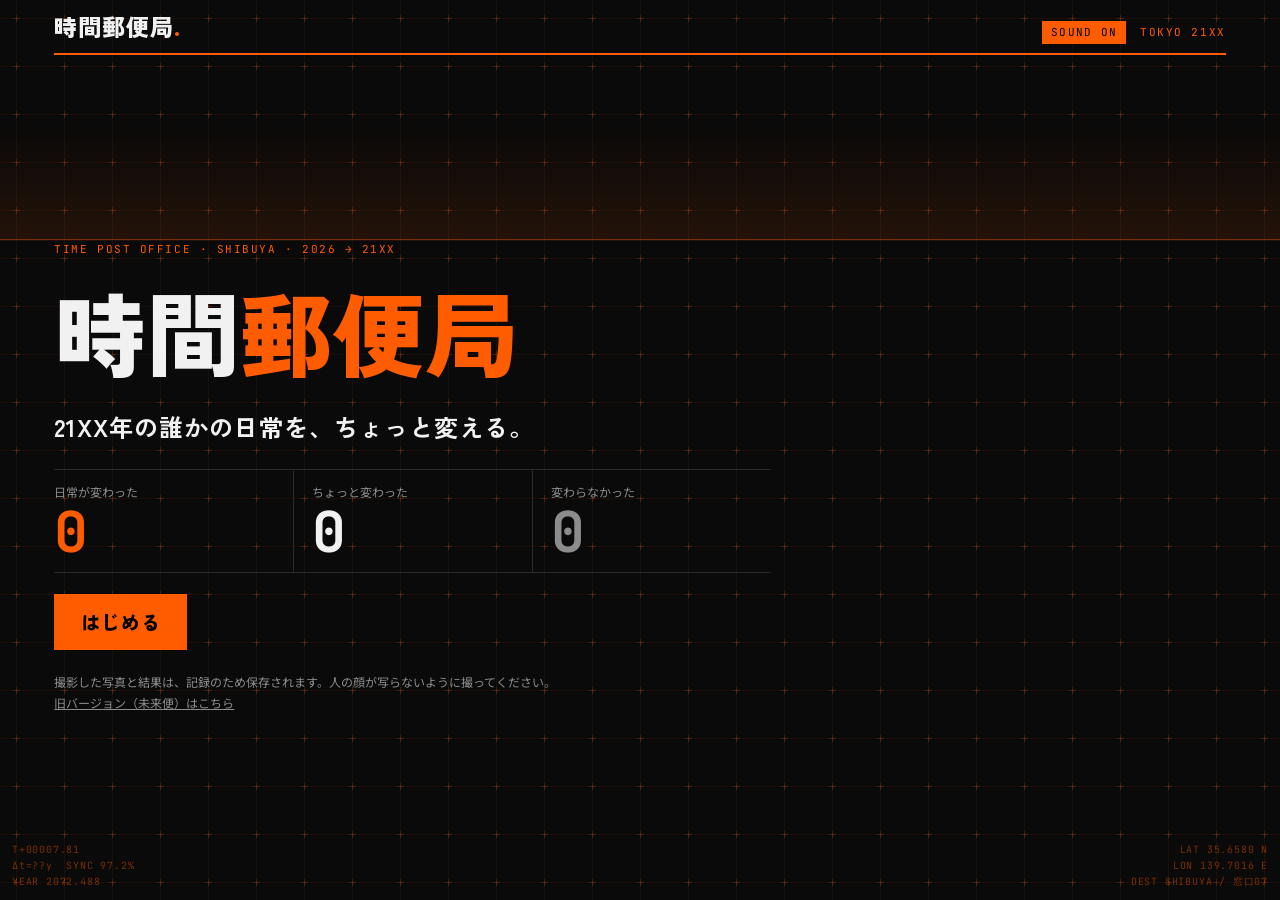
==== index.html @ 7e78d26f "BGMを作り直し：メロディも展開もない、ニュートラルなアンビエント（和音の各音が別々の周期で揺れ、ときどき柔らかい鈴の音。柔らかい残響つき）。結果ごとに和音と明るさを変えて3秒かけて切り替える Co-" ====
<!doctype html>
<html lang="ja">
<head>
<meta charset="utf-8">
<meta name="viewport" content="width=device-width,initial-scale=1,viewport-fit=cover">
<title>時間郵便局</title>
<link rel="preconnect" href="https://fonts.googleapis.com">
<link rel="stylesheet" href="https://fonts.googleapis.com/css2?family=Zen+Kaku+Gothic+New:wght@700;900&family=Klee+One:wght@600&family=Noto+Sans+JP:wght@400;700&family=JetBrains+Mono:wght@400;700&display=swap">
<style>
/* Layout: 1画面1シーンの紙芝居。黒地＋蛍光オレンジ。上に細いヘッダー、中央に1シーンだけ */
:root{
  --bk:#0a0a0a; --line:#2b2b2b;
  --fg:#f1f1f1; --mute:#8c8c8c; --or:#ff5c00;
  --f-disp:"Zen Kaku Gothic New","Noto Sans JP",system-ui,sans-serif;
  --f-body:"Noto Sans JP","Hiragino Sans",system-ui,sans-serif;
  --f-mono:"JetBrains Mono",ui-monospace,monospace;
  color-scheme:dark;
}
html,body{background:var(--bk);color:var(--fg);height:100%}
body{font-family:var(--f-body);font-size:15px;line-height:1.75}
.wrap{max-width:640px;margin:0 auto;min-height:100%;display:flex;flex-direction:column;gap:20px;padding-block:18px 40px;
  padding-left:max(16px,env(safe-area-inset-left,0px));padding-right:max(16px,env(safe-area-inset-right,0px))}
.hr{display:flex;gap:14px;align-items:center}
.snd{font-family:var(--f-mono);font-size:11px;letter-spacing:.12em;color:var(--mute);background:transparent;border:1px solid var(--line);padding:4px 8px;cursor:pointer}
.snd[aria-pressed="true"]{color:#000;background:var(--or);border-color:var(--or)}
.snd:focus-visible{outline:2px solid var(--fg);outline-offset:2px}
header{display:flex;justify-content:space-between;align-items:baseline;border-bottom:2px solid var(--or);padding-bottom:10px}
.logo{font-family:var(--f-disp);font-weight:900;font-size:26px;line-height:1;letter-spacing:.04em}
.logo em{font-style:normal;color:var(--or)}
.lbl{font-family:var(--f-mono);font-size:11px;letter-spacing:.14em;color:var(--or);text-transform:uppercase}
.mute{color:var(--mute)}

.card{flex:1;display:flex;flex-direction:column;justify-content:center;gap:22px;animation:in .45s ease both}
@keyframes in{from{opacity:0;transform:translateY(14px)}to{opacity:1;transform:none}}
@media (prefers-reduced-motion:reduce){.card,.pop{animation:none!important}}

.btn{font-family:var(--f-disp);font-weight:900;font-size:20px;letter-spacing:.04em;border:0;cursor:pointer;padding:16px 28px;background:var(--or);color:#000;display:inline-block;text-align:center}
.btn:hover{background:#ff7a2e}
.btn.ghost{background:transparent;color:var(--fg);border:1px solid var(--line);font-family:var(--f-body);font-size:14px;padding:12px 20px}
.btn.ghost:hover{border-color:var(--or)}
.btn:focus-visible,.shutter:focus-visible,.li:focus-visible{outline:2px solid var(--fg);outline-offset:3px}
.row{display:flex;gap:10px;flex-wrap:wrap;align-items:center}
.center{justify-content:center}

/* 受付 */
.hero{font-family:var(--f-disp);font-weight:900;font-size:clamp(30px,7vw,48px);line-height:1.4;letter-spacing:.02em;margin:0;text-wrap:balance}
.hero em{font-style:normal;color:var(--or)}
.who{display:grid;grid-template-columns:auto 1fr;gap:4px 16px;border-top:1px solid var(--line);border-bottom:1px solid var(--line);padding:12px 0;font-size:14px}
.who dt{font-family:var(--f-mono);font-size:11px;color:var(--mute);letter-spacing:.1em;padding-top:3px}
.who dd{margin:0}

/* 撮影・転送 */
.view{position:relative;width:100%;max-width:100%;aspect-ratio:4/3;background:#000;border:1px solid var(--line);overflow:hidden}
.view video,.view canvas{position:absolute;inset:0;width:100%;height:100%;object-fit:cover}
.view .tag{position:absolute;left:10px;top:10px;font-family:var(--f-mono);font-size:11px;color:var(--or);background:#000;padding:2px 6px}
.shutter{width:72px;height:72px;border-radius:50%;border:3px solid var(--fg);background:var(--or);cursor:pointer}
input[type=file]{position:absolute;width:1px;height:1px;opacity:0}
.status{font-family:var(--f-disp);font-weight:900;font-size:22px;color:var(--or)}
.coord{font-family:var(--f-mono);font-size:12px;color:var(--mute);font-variant-numeric:tabular-nums}

/* 結果カード */
.dots{display:flex;gap:6px}
.dots i{width:22px;height:3px;background:var(--line)}
.dots i.on{background:var(--or)}
.morph{display:grid;grid-template-columns:1fr auto 1fr;gap:12px;align-items:center}
.morph .ph{position:relative;aspect-ratio:1;background:var(--or);overflow:hidden}
.morph .ph canvas,.morph .ph img{width:100%;height:100%;object-fit:cover;display:block;filter:grayscale(1) contrast(1.15);mix-blend-mode:multiply}
.morph .arrow{font-family:var(--f-mono);color:var(--or);font-size:22px}
.morph .yr{font-family:var(--f-mono);font-size:12px;margin-top:6px}
.big{font-family:var(--f-disp);font-weight:900;font-size:clamp(26px,6vw,40px);line-height:1.4;margin:0;text-wrap:balance}
.lead{font-size:17px;margin:0;max-width:34em}
.scene{border-left:2px solid var(--line);padding-left:12px}
.scene p{margin:4px 0 0;font-size:16px;color:var(--mute)}
.quote{font-family:var(--f-disp);font-weight:700;font-size:clamp(20px,5vw,28px);line-height:1.7;margin:0;text-wrap:pretty}
.quote::before{content:"minato";display:block;font-family:var(--f-mono);font-size:12px;color:var(--or);letter-spacing:.14em;margin-bottom:6px}
.punch{display:flex;justify-content:space-between;align-items:center;gap:16px;flex-wrap:wrap;border-top:2px solid var(--or);padding-top:16px}
.punch q{font-family:var(--f-disp);font-weight:900;font-size:clamp(20px,4.6vw,28px);color:var(--or);quotes:"「" "」";flex:1 1 240px;line-height:1.4}
.stamp{font-family:var(--f-mono);font-weight:700;font-size:13px;letter-spacing:.12em;border:2px solid var(--or);color:var(--or);padding:6px 12px;white-space:nowrap}
.pop{animation:pop .4s cubic-bezier(.2,1.5,.4,1) both .5s}
@keyframes pop{from{opacity:0;transform:scale(1.8) rotate(-6deg)}to{opacity:1;transform:none}}

/* ログ */
.log{display:flex;flex-direction:column;gap:10px}
.loglist{display:flex;gap:8px;overflow-x:auto;padding-bottom:4px}
.li{flex:0 0 84px;background:var(--or);border:0;padding:0;cursor:pointer;aspect-ratio:1}
.li img{width:100%;height:100%;object-fit:cover;filter:grayscale(1) contrast(1.15);mix-blend-mode:multiply;display:block}
.err{color:var(--or);font-size:16px}
.flash{position:fixed;inset:0;background:#fff;pointer-events:none;z-index:50;animation:fl .7s ease-out forwards}
@keyframes fl{0%{opacity:1}20%{opacity:.9;background:#ff5c00}100%{opacity:0;background:#ff5c00}}
@media (prefers-reduced-motion:reduce){.flash{display:none}}
.view.warp{border-color:var(--or);box-shadow:0 0 40px rgba(255,92,0,.35)}

/* 背景：計器の方眼＋走査線 */
#bg{position:fixed;inset:0;width:100%;height:100%;z-index:0;pointer-events:none}
.wrap{position:relative;z-index:1}
.hud{position:fixed;z-index:0;pointer-events:none;font-family:var(--f-mono);font-size:10px;line-height:1.6;letter-spacing:.08em;color:var(--or);opacity:.45;font-variant-numeric:tabular-nums;white-space:pre}
.hud.l{left:max(12px,env(safe-area-inset-left,0px));bottom:calc(10px + env(safe-area-inset-bottom,0px))}
.hud.r{right:max(12px,env(safe-area-inset-right,0px));bottom:calc(10px + env(safe-area-inset-bottom,0px));text-align:right}
@media (max-width:520px){.hud.r{display:none}}

/* 通信不安定のグリッチ */
.gl{animation:glt .38s steps(1) both}
@keyframes glt{
  0%{transform:translate(0);text-shadow:none;clip-path:none}
  15%{transform:translate(-3px,0);text-shadow:2px 0 rgba(255,40,0,.85),-2px 0 rgba(0,229,255,.7);clip-path:inset(10% 0 55% 0)}
  30%{transform:translate(4px,1px);text-shadow:-3px 0 rgba(255,40,0,.85),3px 0 rgba(0,229,255,.7);clip-path:inset(48% 0 12% 0)}
  45%{transform:translate(-1px,0);clip-path:none;opacity:.55}
  60%{transform:translate(2px,-1px);text-shadow:1px 0 rgba(255,40,0,.85),-1px 0 rgba(0,229,255,.7);clip-path:inset(0 0 70% 0);opacity:1}
  80%{transform:translate(0);clip-path:inset(30% 0 30% 0)}
  100%{transform:none;text-shadow:none;clip-path:none;opacity:1}
}
.wrap.pg{animation:pg .32s steps(1) both}
@keyframes pg{0%{transform:none}20%{transform:translate(-6px,0) skewX(-2deg)}40%{transform:translate(5px,2px);filter:contrast(1.4)}60%{transform:translate(-2px,-1px);opacity:.8}80%{transform:translate(3px,0)}100%{transform:none;filter:none;opacity:1}}
.static{position:fixed;inset:0;z-index:40;pointer-events:none;opacity:0;
  background:repeating-linear-gradient(0deg,rgba(255,92,0,.10) 0 1px,transparent 1px 3px),repeating-linear-gradient(0deg,transparent 0 37%,rgba(241,241,241,.08) 37% 39%,transparent 39% 71%,rgba(255,92,0,.12) 71% 72%,transparent 72%)}
.static.on{animation:st .3s steps(3) both}
@keyframes st{0%{opacity:1;background-position:0 0}33%{opacity:.7;background-position:0 23px}66%{opacity:1;background-position:0 -41px}100%{opacity:0}}
@media (prefers-reduced-motion:reduce){.gl,.wrap.pg,.static.on{animation:none}}

/* minato（粒子の人影） */
.intro{display:grid;grid-template-columns:minmax(0,260px) 1fr;gap:28px;align-items:center}
.introtext{display:flex;flex-direction:column;gap:18px;min-width:0}
.intro .hero{font-size:clamp(26px,4vw,36px)}
@media (max-width:560px){.intro{grid-template-columns:1fr;gap:16px}.intro .fig{max-width:200px}}
.fig{position:relative;width:100%;max-width:100%;aspect-ratio:3/4;background:#000}
.fig canvas{position:absolute;inset:0;width:100%;height:100%;display:block}
.fig i{position:absolute;width:16px;height:16px;border:1px solid var(--or);opacity:.7}
.fig .c1{top:0;left:0;border-right:0;border-bottom:0}.fig .c2{top:0;right:0;border-left:0;border-bottom:0}
.fig .c3{bottom:22px;left:0;border-right:0;border-top:0}.fig .c4{bottom:22px;right:0;border-left:0;border-top:0}
.figid{position:absolute;left:0;right:0;bottom:0;text-align:center;font-family:var(--f-mono);font-size:10px;letter-spacing:.2em;color:var(--mute)}
.fig.sm{width:84px;flex:0 0 84px}
.fig.sm .c3,.fig.sm .c4{bottom:0}
.speaker{display:flex;gap:14px;align-items:center}
.figname{font-family:var(--f-mono);font-size:13px;letter-spacing:.18em;color:var(--fg);margin-top:2px}

/* 未来救済モード */
a.btn{text-decoration:none}
.lbl.alert{color:var(--or);animation:blink 1.6s steps(2) infinite}
@keyframes blink{50%{opacity:.35}}
.story{font-size:14px;line-height:1.85;margin:0;color:var(--fg);max-width:34em}
.meter{border:1px solid var(--line);padding:12px 14px;display:flex;flex-direction:column;gap:8px}
.mhd{display:flex;justify-content:space-between;align-items:baseline}
.mhd b{font-family:var(--f-mono);font-size:22px;color:var(--or);font-variant-numeric:tabular-nums}
.bar{height:6px;background:var(--line);position:relative;overflow:hidden}
.bar i{position:absolute;left:0;top:0;bottom:0;background:var(--or);box-shadow:0 0 12px var(--or)}
.msub{font-size:12px}
.regain{display:flex;flex-direction:column;gap:2px}
.regainv{font-family:var(--f-disp);font-weight:900;font-size:clamp(24px,5.5vw,36px);color:var(--or);line-height:1.35}
@media (prefers-reduced-motion:reduce){.lbl.alert{animation:none}}

/* ステップ表示 */
.steps{list-style:none;margin:0;padding:0;display:grid;grid-template-columns:repeat(5,1fr);gap:4px}
.steps li{display:flex;flex-direction:column;gap:2px;border-top:3px solid var(--line);padding-top:6px;min-width:0}
.steps b{font-family:var(--f-mono);font-size:11px;color:var(--mute)}
.steps span{font-size:11px;color:var(--mute);white-space:nowrap;overflow:hidden;text-overflow:ellipsis}
.steps li.done{border-color:var(--or-dim,#7a2c00)}
.steps li.done b,.steps li.done span{color:var(--fg)}
.steps li.now{border-color:var(--or)}
.steps li.now b,.steps li.now span{color:var(--or);font-weight:700}
@media (max-width:420px){.steps span{font-size:10px}}
.or{font-style:normal;color:var(--or)}
.hints{display:flex;flex-direction:column;gap:8px}
.chips{display:flex;flex-wrap:wrap;gap:6px}
.chips span{border:1px solid var(--line);padding:4px 10px;font-size:13px}
.judge{display:flex;flex-direction:column;gap:2px;border-left:3px solid var(--or);padding-left:12px}
.judge.ng{border-color:var(--mute)}.judge.ng .lbl{color:var(--mute)}
.result{border:2px solid var(--or);padding:14px 16px;display:grid;grid-template-columns:1fr auto;align-items:end;gap:2px 12px}
.result .lbl{grid-column:1/-1}
.rbig{font-family:var(--f-disp);font-weight:900;font-size:clamp(34px,8vw,54px);line-height:1.1;color:var(--or)}
.rpt{font-family:var(--f-mono);font-weight:700;font-size:16px;color:var(--or)}
.result.mid{border-color:var(--fg)}.result.mid .rbig{color:var(--fg)}
.result.lose{border-color:var(--line)}.result.lose .rbig,.result.lose .rpt,.result.lose .lbl{color:var(--mute)}
.result.win{animation:pop .45s cubic-bezier(.2,1.5,.4,1) both .15s}
.quote.nolabel::before{display:none}
.quote.nolabel{font-size:clamp(18px,4.4vw,24px);margin-top:4px}
.speaker{align-items:flex-start}

/* ===== 時間郵便局 ===== */
.title{font-family:var(--f-disp);font-weight:900;font-size:clamp(40px,11vw,84px);line-height:1.15;margin:0;letter-spacing:.01em;text-wrap:balance}
.title .ch{display:inline-block;opacity:0;transform:translateY(.3em);animation:chin .5s cubic-bezier(.2,1.4,.4,1) forwards}
@keyframes chin{to{opacity:1;transform:none}}
.title em{font-style:normal;color:var(--or)}
.tally{display:grid;grid-template-columns:1fr 1fr 1fr;border-top:1px solid var(--line);border-bottom:1px solid var(--line)}
.tally div{padding:14px 0;display:flex;flex-direction:column;gap:2px}
.tally div+div{border-left:1px solid var(--line);padding-left:16px}
.tally b{font-family:var(--f-mono);font-size:clamp(30px,7vw,44px);line-height:1;font-variant-numeric:tabular-nums}
.tally .sv b{color:var(--or)}
.tally .pt b{color:var(--fg)}
.tally .ls b{color:var(--mute)}
.subtitle{margin:0;font-family:var(--f-disp);font-weight:700;font-size:clamp(16px,calc(var(--u)*1.9),40px);letter-spacing:.04em}
.tally span{font-size:12px;color:var(--mute)}
.fade-in{opacity:0;animation:fin .6s ease forwards}
@keyframes fin{to{opacity:1}}
.figid{white-space:nowrap;overflow:hidden;text-overflow:ellipsis}
@media (max-width:560px){.figid{font-size:9px;letter-spacing:.1em}}
.say{display:grid;grid-template-columns:minmax(0,220px) 1fr;gap:24px;align-items:center}
@media (max-width:560px){.say{grid-template-columns:1fr;gap:14px}.say .fig{max-width:170px}}
.line{font-family:var(--f-disp);font-weight:700;font-size:clamp(20px,4.6vw,28px);line-height:1.7;margin:0;min-height:5em}
.line .cur{display:inline-block;width:.5em;height:1em;background:var(--or);vertical-align:-.12em;margin-left:2px;animation:blink 1s steps(2) infinite}
@keyframes blink{50%{opacity:0}}
.mission{display:flex;flex-direction:column;gap:18px}
.mission p{margin:0;font-family:var(--f-disp);font-weight:900;font-size:clamp(24px,6vw,40px);line-height:1.45;text-wrap:balance}
.mission p.sub{font-size:clamp(18px,4.4vw,26px);color:var(--or)}
.hidden-until{visibility:hidden}

/* カメラHUD */
.hud-cam{position:relative;width:100%;max-width:100%;aspect-ratio:4/3;background:#000;overflow:hidden;border:1px solid var(--or-line,rgba(255,92,0,.35))}
.hud-cam video{position:absolute;inset:0;width:100%;height:100%;object-fit:cover;filter:contrast(1.05) saturate(.9)}
.hud-cam .tint{position:absolute;inset:0;background:repeating-linear-gradient(0deg,rgba(0,0,0,.18) 0 1px,transparent 1px 3px),radial-gradient(ellipse at center,transparent 55%,rgba(0,0,0,.6));pointer-events:none}
.hud-cam .br{position:absolute;width:34px;height:34px;border:2px solid var(--or)}
.hud-cam .b1{top:12px;left:12px;border-right:0;border-bottom:0}.hud-cam .b2{top:12px;right:12px;border-left:0;border-bottom:0}
.hud-cam .b3{bottom:12px;left:12px;border-right:0;border-top:0}.hud-cam .b4{bottom:12px;right:12px;border-left:0;border-top:0}
.reticle{position:absolute;left:50%;top:50%;width:34%;aspect-ratio:1;transform:translate(-50%,-50%);border:1px solid rgba(255,92,0,.7);border-radius:50%}
.reticle::before,.reticle::after{content:"";position:absolute;background:var(--or)}
.reticle::before{left:50%;top:-12px;bottom:-12px;width:1px}
.reticle::after{top:50%;left:-12px;right:-12px;height:1px}
.reticle i{position:absolute;inset:14%;border:1px dashed rgba(255,92,0,.45);border-radius:50%;animation:spin 9s linear infinite}
@keyframes spin{to{transform:rotate(360deg)}}
.scan{position:absolute;left:0;right:0;height:2px;background:var(--or);box-shadow:0 0 14px var(--or);opacity:.7;animation:scan 2.6s ease-in-out infinite alternate}
@keyframes scan{from{top:8%}to{top:92%}}
.hud-txt{position:absolute;font-family:var(--f-mono);font-size:11px;letter-spacing:.1em;color:var(--or);text-shadow:0 0 6px rgba(0,0,0,.9);font-variant-numeric:tabular-nums;white-space:pre}
.ht1{top:16px;left:56px}.ht2{top:16px;right:56px;text-align:right}.ht3{bottom:16px;left:56px}.ht4{bottom:16px;right:56px;text-align:right}
.blinkr{animation:blink 1s steps(2) infinite}
@media (max-width:560px){.hud-txt{font-size:10px}.ht2{top:32px;right:auto;left:56px;text-align:left}.ht4{bottom:32px;right:auto;left:56px;text-align:left}}
.nocam{position:absolute;inset:0;display:flex;flex-direction:column;align-items:center;justify-content:center;gap:10px;text-align:center;padding:0 20%;color:var(--mute);font-size:13px}
.shootrow{display:flex;justify-content:center;align-items:center;gap:18px}
.shoot{position:relative;width:84px;height:84px;border-radius:50%;border:0;background:transparent;cursor:pointer;padding:0}
.shoot::before{content:"";position:absolute;inset:0;border-radius:50%;border:2px solid var(--or);animation:spin 6s linear infinite;border-style:dashed}
.shoot::after{content:"";position:absolute;inset:12px;border-radius:50%;background:var(--or);box-shadow:0 0 24px rgba(255,92,0,.6)}
.shoot:focus-visible{outline:2px solid var(--fg);outline-offset:4px}
.shootlbl{font-family:var(--f-mono);font-size:11px;letter-spacing:.14em;color:var(--or)}

/* 結果 */
.verdict{font-family:var(--f-disp);font-weight:900;font-size:clamp(30px,7.5vw,54px);line-height:1.3;margin:0;text-wrap:balance}
.verdict.saved{color:var(--or);text-shadow:0 0 24px rgba(255,92,0,.45)}
.verdict.partial{color:var(--fg)}
.verdict.lost{color:var(--mute)}
.vlbl{font-family:var(--f-mono);font-size:12px;letter-spacing:.2em}
.sent{display:grid;grid-template-columns:72px 1fr;gap:12px;align-items:center;border-top:1px solid var(--line);padding-top:14px}
.sent .ph{aspect-ratio:1;background:var(--or)}
.sent .ph img{width:100%;height:100%;object-fit:cover;filter:grayscale(1) contrast(1.15);mix-blend-mode:multiply;display:block}
.sent b{font-size:17px}
.change p{margin:4px 0 0;font-size:17px;line-height:1.8}
.talk{display:grid;grid-template-columns:84px 1fr;gap:14px;align-items:start}
.talk .quote::before{display:none}
.talk .quote{font-size:clamp(18px,4.4vw,24px)}
body.desat .wrap,body.desat #bg,body.desat .hud{filter:grayscale(1) brightness(.75);transition:filter 7s ease}
.wrap,#bg,.hud{transition:filter 1s ease}

.qwrap{display:flex;flex-direction:column;gap:14px;border-left:3px solid var(--or);padding-left:16px}
.qlbl{font-family:var(--f-mono);font-size:12px;letter-spacing:.2em;color:var(--or)}
.qtext{margin:0;font-family:var(--f-disp);font-weight:900;font-size:clamp(24px,6vw,40px);line-height:1.5;text-wrap:balance}
.qhint{margin:0;font-size:15px;color:var(--mute)}
.camq{display:flex;gap:10px;align-items:baseline}
.camq .lbl{white-space:nowrap;flex-shrink:0}
.camq p{margin:0;font-weight:700;font-size:15px;line-height:1.6}

/* ===== 16:9モニター向けサイズ調整 =====
   --u は 1920×1080 で約19px。画面の幅と高さの小さい方に合わせて全体が伸び縮みする */
:root{--u:min(1vw,1.78vh)}
html,body{height:100%}
body{font-size:clamp(15px,calc(var(--u)*1.05),22px)}
.wrap{max-width:min(94vw,168vh);height:100vh;height:100dvh;min-height:0;gap:calc(var(--u)*1.4);padding-block:calc(var(--u)*1.2) calc(var(--u)*1.6);overflow:hidden}
header{padding-bottom:calc(var(--u)*.7)}
.logo{font-size:clamp(22px,calc(var(--u)*1.8),40px)}
.lbl{font-size:clamp(11px,calc(var(--u)*.72),16px)}
.snd{font-size:clamp(11px,calc(var(--u)*.68),15px);padding:.35em .7em}
.hud{font-size:clamp(10px,calc(var(--u)*.62),14px)}
.card{min-height:0;gap:calc(var(--u)*1.6)}
.btn{font-size:clamp(18px,calc(var(--u)*1.5),34px);padding:.75em 1.4em}
.btn.ghost{font-size:clamp(14px,calc(var(--u)*1.05),22px);padding:.85em 1.3em}
.row{gap:calc(var(--u)*.9)}
.mute[style*="font-size:12px"]{font-size:clamp(12px,calc(var(--u)*.72),16px)!important}

/* タイトル */
.title{font-size:clamp(40px,calc(var(--u)*7.2),150px)}
.tally{max-width:calc(var(--u)*56)}
.tally div{padding:calc(var(--u)*.9) 0}
.tally div+div{padding-left:calc(var(--u)*1.4)}
.tally b{font-size:clamp(30px,calc(var(--u)*4.4),90px)}
.tally span{font-size:clamp(12px,calc(var(--u)*.85),18px)}

/* 語り */
.say{grid-template-columns:auto minmax(0,1fr);gap:calc(var(--u)*3)}
.say .fig{height:min(64vh,calc(var(--u)*36));width:auto;aspect-ratio:3/4}
.saytext{min-width:0;display:flex;flex-direction:column;gap:calc(var(--u)*1.4)}
.line{font-size:clamp(20px,calc(var(--u)*2.3),48px);min-height:6.5em}
.line .intro-l{display:block;color:var(--or);margin-bottom:.4em}
.figid{font-size:clamp(9px,calc(var(--u)*.6),13px)}

/* ミッション・リクエスト */
.mission{gap:calc(var(--u)*1.6)}
.mission p{font-size:clamp(24px,calc(var(--u)*3.6),76px)}
.mission p.sub{font-size:clamp(18px,calc(var(--u)*2.2),46px)}
.qwrap{gap:calc(var(--u)*1.2);padding-left:calc(var(--u)*1.4)}
.qlbl{font-size:clamp(12px,calc(var(--u)*.9),20px)}
.qtext{font-size:clamp(24px,calc(var(--u)*3.6),76px);max-width:22em}
.qhint{font-size:clamp(15px,calc(var(--u)*1.25),26px)}

/* カメラ：左にカメラ、右にリクエストとボタン */
.camgrid{display:grid;grid-template-columns:auto minmax(0,1fr);gap:calc(var(--u)*3);align-items:center}
.camgrid .hud-cam{height:min(74vh,calc(var(--u)*46));width:auto;aspect-ratio:4/3}
.camside{display:flex;flex-direction:column;gap:calc(var(--u)*1.6);min-width:0}
.camq{flex-direction:column;gap:calc(var(--u)*.6)}
.camq p{font-family:var(--f-disp);font-weight:900;font-size:clamp(18px,calc(var(--u)*2.3),48px);line-height:1.5}
.camhint{margin:0;color:var(--mute);font-size:clamp(14px,calc(var(--u)*1.1),24px)}
.shootbox{display:flex;align-items:center;gap:calc(var(--u)*1.2)}
.shoot{width:clamp(72px,calc(var(--u)*7),150px);height:clamp(72px,calc(var(--u)*7),150px)}
.shoot::after{inset:14%}
.shootlbl{font-size:clamp(11px,calc(var(--u)*.85),18px)}
.hud-txt{font-size:clamp(10px,calc(var(--u)*.75),16px)}
.hud-cam .br{width:calc(var(--u)*2.4);height:calc(var(--u)*2.4)}
.nocam{font-size:clamp(13px,calc(var(--u)*1),22px)}

/* 転送 */
.warpbox{display:grid;grid-template-columns:auto minmax(0,1fr);gap:calc(var(--u)*3);align-items:center}
.warpbox .view{height:min(70vh,calc(var(--u)*44));width:auto;aspect-ratio:4/3}
.warpinfo{display:flex;flex-direction:column;gap:calc(var(--u)*1.2);min-width:0}
.status{font-size:clamp(20px,calc(var(--u)*2.4),50px)}
.coord{font-size:clamp(12px,calc(var(--u)*1),22px)}
.mline{border-left:3px solid var(--or);padding-left:calc(var(--u)*1.2);display:flex;flex-direction:column;gap:.3em}
.mline p{margin:0;font-family:var(--f-disp);font-weight:700;font-size:clamp(18px,calc(var(--u)*2),42px);line-height:1.5}
.mline.pop-in{animation:fin .4s ease both}

/* 結果：左に判定と送った物、右に本文 */
.resgrid{display:grid;grid-template-columns:minmax(0,.9fr) minmax(0,1.1fr);gap:calc(var(--u)*3.4);align-items:center}
.resl,.resr{display:flex;flex-direction:column;gap:calc(var(--u)*1.3);min-width:0}
.vlbl{font-size:clamp(12px,calc(var(--u)*.9),20px)}
.verdict{font-size:clamp(30px,calc(var(--u)*4.4),92px)}
.sent{grid-template-columns:clamp(72px,calc(var(--u)*13),260px) 1fr;gap:calc(var(--u)*1.2);padding-top:calc(var(--u)*1.2)}
.sent b{font-size:clamp(17px,calc(var(--u)*1.7),36px)}
.sentsub{font-size:clamp(13px,calc(var(--u)*.95),20px)}
.change p{font-size:clamp(16px,calc(var(--u)*1.25),26px);margin:.2em 0 .5em;line-height:1.65}
.change p.req{font-size:clamp(14px,calc(var(--u)*1.05),22px)}
.talk{grid-template-columns:clamp(84px,calc(var(--u)*7.5),160px) 1fr;gap:calc(var(--u)*1.2)}
.fig.sm{width:100%;flex:none}
.talk .quote{font-size:clamp(18px,calc(var(--u)*1.75),36px);line-height:1.6}
.figname{font-size:clamp(12px,calc(var(--u)*.8),18px)}
.punch{padding-top:calc(var(--u)*1)}
.punch q{font-size:clamp(20px,calc(var(--u)*2),42px)}
.err{font-size:clamp(16px,calc(var(--u)*1.4),30px)}

/* スマホ・縦長の画面：1列に並べ、縦スクロールを許す */
@media (max-width:820px),(max-aspect-ratio:1/1){
  :root{--u:min(1.6vw,1.2vh)}
  .wrap{height:auto;min-height:100%;overflow:visible}
  .say,.camgrid,.warpbox,.resgrid{grid-template-columns:1fr}
  .say .fig{height:auto;width:min(170px,45vw)}
  .camgrid .hud-cam,.warpbox .view{height:auto;width:100%}
  .line{min-height:0}
  .resgrid{align-items:start}
}

/* 結果画面（物語の順：困りごと→送った物→起きたこと→minato→判定） */
.res2{display:grid;grid-template-columns:minmax(0,.8fr) minmax(0,1.2fr);gap:calc(var(--u)*3.4);align-items:center}
.res2 .resl,.res2 .resr{display:flex;flex-direction:column;gap:calc(var(--u)*1.5);min-width:0}
.r-need{display:flex;flex-direction:column;gap:calc(var(--u)*.5)}
.r-sit{margin:0;color:var(--mute);font-size:clamp(14px,calc(var(--u)*1.05),22px);line-height:1.6}
.r-req{margin:0;font-family:var(--f-disp);font-weight:900;font-size:clamp(18px,calc(var(--u)*1.9),40px);line-height:1.5;text-wrap:balance}
.r-sent{display:grid;grid-template-columns:clamp(56px,calc(var(--u)*7),140px) 1fr;gap:calc(var(--u)*1);align-items:center;border-top:1px solid var(--line);padding-top:calc(var(--u)*1.2)}
.r-sent .ph{aspect-ratio:1;background:var(--or)}
.r-sent .ph img{width:100%;height:100%;object-fit:cover;filter:grayscale(1) contrast(1.15);mix-blend-mode:multiply;display:block}
.r-sent b{font-size:clamp(15px,calc(var(--u)*1.2),26px)}
.r-hap p{margin:.2em 0 0;font-family:var(--f-disp);font-weight:700;font-size:clamp(20px,calc(var(--u)*2.2),46px);line-height:1.55;text-wrap:pretty}
.r-talk{display:grid;grid-template-columns:clamp(64px,calc(var(--u)*6),130px) 1fr;gap:calc(var(--u)*1.2);align-items:start}
.bubble{position:relative;border:2px solid var(--or);background:rgba(255,92,0,.07);padding:calc(var(--u)*.9) calc(var(--u)*1.2);display:flex;flex-direction:column;gap:.35em;min-width:0}
.bubble::before{content:"";position:absolute;left:calc(var(--u)*-1);top:calc(var(--u)*1.6);border:calc(var(--u)*.5) solid transparent;border-right-color:var(--or);border-left:0}
.r-tk{margin:0;font-family:var(--f-disp);font-weight:700;font-size:clamp(17px,calc(var(--u)*1.6),34px);line-height:1.55;color:var(--fg)}
.bubble q{font-family:var(--f-disp);font-weight:900;font-size:clamp(17px,calc(var(--u)*1.6),34px);color:var(--or);quotes:"「" "」"}
.r-ver{border-top:2px solid var(--line);padding-top:calc(var(--u)*1)}
.r-ver.saved{border-color:var(--or)}
.r-ver .vlbl{color:var(--mute)}.r-ver.saved .vlbl{color:var(--or)}
.r-ver .verdict{font-size:clamp(30px,calc(var(--u)*4),84px);line-height:1.25}
@media (max-width:820px),(max-aspect-ratio:1/1){.res2{grid-template-columns:1fr;align-items:start}}

/* ===== 展示：PUSH案内・確認画面・スタッフパネル ===== */
.push{display:none}
body.exhibit .push:not([hidden]){cursor:pointer;display:flex;align-items:center;gap:.6em;position:fixed;left:50%;bottom:calc(var(--u)*1.6 + env(safe-area-inset-bottom,0px));transform:translateX(-50%);z-index:30;
  font-family:var(--f-mono);font-weight:700;letter-spacing:.2em;font-size:clamp(14px,calc(var(--u)*1.25),28px);color:#000;background:var(--or);padding:.55em 1.2em;box-shadow:0 0 28px rgba(255,92,0,.55);animation:pushPulse 1.6s ease-in-out infinite}
.push i{width:.8em;height:.8em;border-radius:50%;background:#000;animation:blink 1s steps(2) infinite}
.push.hit{transform:translateX(-50%) scale(.94)}
@keyframes pushPulse{50%{box-shadow:0 0 6px rgba(255,92,0,.3)}}
body.exhibit .shootbox,body.exhibit .card .btn:not(.ghost){display:none}
body.exhibit .row:has(> .btn.ghost){opacity:.55}
body.exhibit .card{padding-bottom:calc(var(--u)*4)}
.hud-cam.conf img{position:absolute;inset:0;width:100%;height:100%;object-fit:contain;background:#000}
#staff{position:fixed;inset:0;z-index:100;background:rgba(0,0,0,.82);display:flex;align-items:center;justify-content:center;font-family:var(--f-body);font-size:14px}
#staff[hidden]{display:none}
.sp-box{background:#111;border:1px solid var(--or);width:min(720px,94vw);max-height:92vh;overflow:auto;padding:18px 20px;display:flex;flex-direction:column;gap:14px}
.sp-hd{display:flex;justify-content:space-between;align-items:center}.sp-hd b{font-family:var(--f-mono);color:var(--or);letter-spacing:.2em}
#staff h3{margin:0 0 6px;font-size:13px;color:var(--or);font-family:var(--f-mono);letter-spacing:.1em}
#staff section{border-top:1px solid var(--line);padding-top:10px}
.sp-row{display:flex;gap:8px;flex-wrap:wrap;align-items:center}
#staff button,#staff select{font:inherit;background:#000;color:var(--fg);border:1px solid var(--line);padding:6px 10px;cursor:pointer;max-width:100%}
#staff button:hover{border-color:var(--or)}#staff button.warn{border-color:var(--or);color:var(--or)}
#spV{width:240px;max-width:100%;aspect-ratio:4/3;background:#000;margin-top:8px;object-fit:cover}
.sp-st{color:var(--mute);font-size:12px;margin-top:4px}

/* ===== 演出ありモード：画面を中央に縮め、外周を演出に使う ===== */
#stage{display:contents}
#fxb{position:fixed;inset:0;width:100%;height:100%;z-index:0;pointer-events:none;background:#000}
body.fxmode{background:#000;overflow:hidden}
body.fxmode #stage{display:block;position:fixed;inset:0;z-index:1;transform:scale(var(--fxs,.9));transform-origin:center;background:var(--bk);overflow:hidden}

.idle{position:fixed;left:50%;transform:translateX(-50%);bottom:calc(var(--u)*5.2 + env(safe-area-inset-bottom,0px));z-index:30;font-family:var(--f-mono);font-size:clamp(12px,calc(var(--u)*.85),18px);letter-spacing:.08em;color:var(--mute);background:rgba(0,0,0,.7);padding:.3em .9em;white-space:nowrap}

/* ===== 線画・中央レイアウト・転送シーン・想像図 ===== */
.card{position:relative}
.art{width:100%;height:100%;display:block}
.art *{fill:none;stroke:var(--or);stroke-width:2;stroke-linecap:round;stroke-linejoin:round;vector-effect:non-scaling-stroke}
.art.dim{opacity:.25}
.artimg{width:100%;height:100%;object-fit:cover;display:block}
@keyframes draw{to{stroke-dashoffset:0}}
.story2{display:grid;grid-template-columns:minmax(0,1.25fr) minmax(0,1fr);gap:calc(var(--u)*3);align-items:center}
.artframe{position:relative;aspect-ratio:4/3;max-height:72vh;border:1px solid rgba(255,92,0,.45);background:#000;overflow:hidden}
.artcap{position:absolute;left:0;top:0;background:#000;color:var(--or);font-family:var(--f-mono);font-size:clamp(10px,calc(var(--u)*.7),15px);letter-spacing:.14em;padding:.3em .7em}
.spk{display:grid;grid-template-columns:clamp(64px,calc(var(--u)*6),130px) 1fr;gap:calc(var(--u)*1);align-items:center}
.story2 .line{font-size:clamp(18px,calc(var(--u)*1.9),40px);min-height:7.5em}
.center{display:flex;flex-direction:column;align-items:center;text-align:center;gap:calc(var(--u)*1.6);position:relative;z-index:1}
.center .mission{align-items:center}
.center .qtext{max-width:18em;font-size:clamp(26px,calc(var(--u)*4.2),88px)}
.center .mission p{font-size:clamp(26px,calc(var(--u)*4.2),88px)}
.center .mission p.sub{font-size:clamp(18px,calc(var(--u)*2.4),50px)}
.artbg{position:absolute;inset:0;opacity:.13;pointer-events:none;display:flex;align-items:center;justify-content:center}
.artbg .art,.artbg .artimg{width:auto;height:100%;max-width:100%}
.tx{position:relative;width:100%;height:min(78vh,calc(var(--u)*46));background:#000;border:1px solid rgba(255,92,0,.35);overflow:hidden}
.tx canvas{position:absolute;inset:0;width:100%;height:100%;display:block}
.tx-top{position:absolute;left:calc(var(--u)*1.4);top:calc(var(--u)*1.1);display:flex;flex-direction:column;gap:.2em}
.tx-arr{position:absolute;right:calc(var(--u)*1.4);top:calc(var(--u)*1.3);font-family:var(--f-mono);color:var(--or);letter-spacing:.14em;font-size:clamp(10px,calc(var(--u)*.8),17px)}
.tx-min{position:absolute;left:calc(var(--u)*1.6);bottom:calc(var(--u)*1.6);display:grid;grid-template-columns:clamp(80px,calc(var(--u)*9),190px) minmax(0,auto);gap:calc(var(--u)*1.2);align-items:center;max-width:40%;animation:fin .6s ease both}
.tx-min .bubble{animation:fin .35s ease both}
.tx-min .r-tk{font-size:clamp(18px,calc(var(--u)*1.9),40px)}
.illust{position:relative;aspect-ratio:4/3;max-height:46vh;border:1px solid rgba(255,92,0,.45);background:#000;overflow:hidden}
.illust img.gen{position:absolute;inset:0;width:100%;height:100%;object-fit:cover;animation:genIn 1.6s ease both}
@keyframes genIn{from{opacity:0;filter:blur(8px) brightness(2)}to{opacity:1;filter:none}}
.illcap{position:absolute;left:0;top:0;z-index:1;background:#000;color:var(--or);font-family:var(--f-mono);font-size:clamp(10px,calc(var(--u)*.62),14px);letter-spacing:.08em;padding:.3em .7em}
.illust .r-sent{position:absolute;left:0;bottom:0;z-index:1;background:rgba(0,0,0,.82);border:0;border-top:1px solid var(--line);border-right:1px solid var(--line);padding:calc(var(--u)*.5) calc(var(--u)*.8) calc(var(--u)*.5) calc(var(--u)*.5);grid-template-columns:clamp(40px,calc(var(--u)*3.6),76px) auto}
.illust .r-sent b{font-size:clamp(13px,calc(var(--u)*1),22px)}
.res2 .resl{gap:calc(var(--u)*1.1)}
.res2 .r-req{font-size:clamp(16px,calc(var(--u)*1.5),32px)}
#staff input[type=range]{vertical-align:middle;width:140px}
@media (max-width:820px),(max-aspect-ratio:1/1){.story2{grid-template-columns:1fr}.tx{height:auto;aspect-ratio:3/4}.tx-min{max-width:90%}.illust{max-height:none}}


/* ===== ギャラリー：判定のスタンプを押す作業台 ===== */
body.archive-only{overflow:hidden;background:#0b0b0c}
body.archive-only .wrap,body.archive-only #bg,body.archive-only .hud,body.archive-only #fxb{display:none!important}
#archive{position:fixed;inset:0;z-index:60;background:radial-gradient(ellipse at 50% 45%,#1d1e21 0%,#0b0b0c 72%);color:var(--fg);display:grid;grid-template-rows:auto minmax(0,1fr);gap:calc(var(--u)*1);padding:calc(var(--u)*1.1) calc(var(--u)*1.6) calc(var(--u)*1.2);animation:fin .5s ease both;overflow:hidden}
.gv-hd{display:flex;align-items:center;gap:calc(var(--u)*1.6);border-bottom:1px solid #2b2b2b;padding-bottom:calc(var(--u)*.8)}
.arc-logo{height:calc(var(--u)*2.2);filter:invert(1)}
.gv-t{display:flex;flex-direction:column;gap:.25em;flex:1;min-width:0}
.gv-t b{font-family:var(--f-disp);font-weight:900;font-size:clamp(18px,calc(var(--u)*1.7),38px);letter-spacing:.08em}
.gv-t span{font-family:var(--f-mono);font-size:clamp(10px,calc(var(--u)*.7),15px);letter-spacing:.14em;color:var(--mute)}
.gv-cnt{display:flex;gap:calc(var(--u)*1.6);font-size:clamp(12px,calc(var(--u)*.95),20px);color:var(--mute)}
.gv-cnt b{font-family:var(--f-mono);font-size:1.7em;margin-left:.2em}.gv-cnt .c-s b{color:var(--or)}.gv-cnt .c-p b{color:var(--fg)}.gv-cnt .c-l b{color:#e05545}
.arc-empty{font-family:var(--f-disp);font-size:clamp(18px,calc(var(--u)*1.8),38px);color:var(--mute);margin:auto;text-align:center;line-height:1.8;grid-column:1/-1}
.gv-desk{display:grid;grid-template-columns:minmax(0,1fr) minmax(0,.08fr) minmax(0,1fr);gap:calc(var(--u)*.8);align-items:center;min-height:0}
.gd-l,.gd-r{display:flex;flex-direction:column;gap:calc(var(--u)*.7);min-width:0;min-height:0;opacity:0}
.gv-desk.in .gd-l{animation:fromL 1.2s cubic-bezier(.2,.9,.3,1) forwards}
.gv-desk.in .gd-r{animation:fromR 1.2s cubic-bezier(.2,.9,.3,1) forwards .6s}
@keyframes fromL{from{opacity:0;transform:translateX(-12%)}to{opacity:1;transform:none}}
@keyframes fromR{from{opacity:0;transform:translateX(12%) rotate(2deg)}to{opacity:1;transform:none}}
.gd-cap{font-size:clamp(13px,calc(var(--u)*1.05),22px);color:var(--mute)}.gd-cap b{font-family:var(--f-disp);font-weight:900;font-size:1.5em;color:var(--fg)}
.gd-art{aspect-ratio:4/3;width:min(100%,calc((100vh - var(--u)*15) * 4 / 3));border:1px solid rgba(255,92,0,.45);background:#000;overflow:hidden}
.gd-req{margin:0;font-family:var(--f-disp);font-weight:700;font-size:clamp(15px,calc(var(--u)*1.35),30px);line-height:1.5}
.gd-ph{aspect-ratio:3/2;width:min(100%,calc((100vh - var(--u)*15) * 3 / 2));align-self:flex-start;background:#fff;padding:calc(var(--u)*.5);box-shadow:0 calc(var(--u)*.4) calc(var(--u)*1.6) rgba(0,0,0,.6);transform:rotate(1.5deg)}
.gd-ph img{width:100%;height:100%;object-fit:cover;display:block}
.gd-item{margin:0;font-family:var(--f-disp);font-weight:900;font-size:clamp(22px,calc(var(--u)*2.6),56px);line-height:1.2}
/* 真ん中：スタンプ台 */
.gd-c{position:relative;z-index:3;display:flex;flex-direction:column;align-items:center;justify-content:center;gap:calc(var(--u)*1);overflow:visible;width:0;justify-self:center}
.gd-pad{position:relative;width:calc(var(--u)*30);height:calc(var(--u)*24);display:flex;align-items:center;justify-content:center}
.ink{position:relative;z-index:2;background:rgba(10,10,12,.18);backdrop-filter:blur(.5px);display:flex;flex-direction:column;align-items:center;gap:.1em;padding:.35em .7em .3em;border:calc(var(--u)*.38) double currentColor;border-radius:calc(var(--u)*.6);transform:rotate(var(--r)) scale(1.2);opacity:0}
.ink b{font-family:var(--f-disp);font-weight:900;font-size:clamp(34px,calc(var(--u)*5),108px);letter-spacing:.08em;white-space:nowrap;line-height:1.15}
.ink span{font-family:var(--f-mono);font-weight:700;font-size:clamp(12px,calc(var(--u)*1.2),26px);letter-spacing:.36em}
.ink.partial b,.ink.lost b{font-size:clamp(26px,calc(var(--u)*3.6),78px)}
.ink.saved{color:#ff6a14;text-shadow:0 0 18px rgba(255,106,20,.35)}.ink.partial{color:#d9d9d9}.ink.lost{color:#e0473a}
.gv-desk.press .ink{animation:inkIn .25s ease-out forwards}
@keyframes inkIn{0%{opacity:0;transform:rotate(var(--r)) scale(1.25)}100%{opacity:.95;transform:rotate(var(--r)) scale(1)}}
/* スタンプ（ゴム印）本体 */
.tool{position:absolute;left:50%;top:50%;width:105%;height:70%;transform:translate(-50%,-260%);opacity:0;transition:transform .9s cubic-bezier(.3,0,.2,1),opacity .6s;pointer-events:none;display:flex;flex-direction:column;align-items:center}
.tool .knob{width:38%;aspect-ratio:1/.8;border-radius:50% 50% 40% 40%;background:linear-gradient(180deg,#6b4a30,#3d2817);box-shadow:inset 0 -4px 0 rgba(0,0,0,.3)}
.tool .neck{width:16%;height:22%;background:linear-gradient(90deg,#4a3220,#7a5636,#4a3220)}
.tool .base{width:100%;height:24%;border-radius:6px;background:linear-gradient(180deg,#8a6644,#5a3f27);box-shadow:0 6px 0 currentColor,0 10px 18px rgba(0,0,0,.5)}
.tool.saved{color:#ff6a14}.tool.partial{color:#bdbdbd}.tool.lost{color:#e0473a}
.gv-desk.lift .tool{transition-duration:1.1s;opacity:1;transform:translate(-50%,-150%) rotate(-4deg)}
.gv-desk.press .tool{transition-duration:.12s;transition-timing-function:cubic-bezier(.6,0,1,1);transform:translate(-50%,-62%) scaleY(.96)}
.gv-desk.done .tool{transition-duration:1.2s;transform:translate(-50%,-185%) rotate(6deg);opacity:0}
.gv-desk.shake{animation:dshake .3s ease}
@keyframes dshake{25%{transform:translateY(.6%)}50%{transform:translateY(-.4%)}75%{transform:translateY(.2%)}100%{transform:none}}
.gd-new{white-space:nowrap;font-family:var(--f-mono);font-weight:700;letter-spacing:.2em;font-size:clamp(11px,calc(var(--u)*.9),20px);color:#000;background:var(--or);padding:.3em .8em;animation:blink 1s steps(2) 5}
@media (max-width:820px),(max-aspect-ratio:1/1){.gv-desk{grid-template-columns:1fr}}
@media (prefers-reduced-motion:reduce){.gv-desk *{animation-duration:.01s!important;transition-duration:.01s!important}}

/* 手紙 */
.letter .lt-body{margin:0;max-width:30em;font-size:clamp(16px,calc(var(--u)*1.45),30px);line-height:1.8;color:var(--fg)}
.letter .qtext{font-size:clamp(22px,calc(var(--u)*3.1),66px);max-width:22em;text-wrap:balance}
.letter .lt-body{text-wrap:pretty}
*,*::before,*::after{box-sizing:border-box}
body{margin:0}
img{max-width:100%}
[hidden]{display:none!important}
/* ===== minatoの語り：2つ目のセリフに切り替えるとき ===== */
.story2 .line{transition:opacity .3s}.story2 .line.swap{opacity:0}
/* ===== 届いた封筒（世界の線画の上に飛んでくる） ===== */
.env-fly{position:absolute;right:6%;bottom:7%;width:34%;transform-origin:50% 50%;opacity:0;animation:envIn 1.1s cubic-bezier(.2,1.3,.4,1) 1.4s forwards;filter:drop-shadow(0 calc(var(--u)*.6) calc(var(--u)*1.2) rgba(0,0,0,.6))}
.env-svg{display:block;width:100%;height:auto}
.env-svg .e-b{fill:#f3ead7;stroke:#8a6a45;stroke-width:3}.env-svg .e-l{fill:none;stroke:#8a6a45;stroke-width:3;stroke-linejoin:round}
.env-svg .e-s{fill:#ff5c00;stroke:#f3ead7;stroke-width:3;stroke-dasharray:4 3}.env-svg .e-p{fill:none;stroke:rgba(60,40,20,.55);stroke-width:2.5}
.env-from{position:absolute;left:10%;bottom:16%;font-family:"Klee One",var(--f-body);font-weight:600;font-size:clamp(13px,calc(var(--u)*1.35),30px);color:#3b2b1c}
@keyframes envIn{0%{opacity:0;transform:translate(110%,-150%) rotate(28deg)}25%{opacity:1}100%{opacity:1;transform:translate(0,0) rotate(-6deg)}}
/* ===== 便せん ===== */
.lp{position:relative;display:flex;flex-direction:column;align-items:center;gap:calc(var(--u)*1.4);text-align:center}
.paper{--fs:clamp(17px,calc(var(--u)*1.7),36px);--lh:calc(var(--fs)*2.05);position:relative;width:min(92vw,calc(var(--u)*58));box-sizing:border-box;padding:calc(var(--u)*5.4) calc(var(--u)*4) calc(var(--u)*2.6);text-align:left;color:#3b2b1c;font-family:"Klee One",var(--f-body);font-weight:600;font-size:var(--fs);
  background:#f3ead7 repeating-linear-gradient(transparent 0 calc(var(--lh) - 1px),rgba(138,106,69,.22) calc(var(--lh) - 1px) var(--lh));background-origin:content-box;border-radius:4px;transform:rotate(-1deg);box-shadow:0 calc(var(--u)*1) calc(var(--u)*3) rgba(0,0,0,.55),inset 0 0 calc(var(--u)*4) rgba(138,106,69,.18)}
.paper p{margin:0;line-height:var(--lh)}
.pp-to{font-size:.8em;color:#8a6a45;padding-right:calc(var(--u)*6)}
.pp-body{min-height:calc(var(--lh)*4)}
.pp-s{opacity:0;animation:ppIn .6s ease forwards}
@keyframes ppIn{from{opacity:0;filter:blur(3px)}to{opacity:1;filter:none}}
.pp-req{font-size:1.5em;line-height:calc(var(--lh)*1)!important;color:#2a1d10}.pp-req span{display:block}
.paper.turn .pp-req{min-height:calc(var(--lh)*2)}
.pp-sign{text-align:right;font-size:.8em;color:#5a4330}
.pp-page{position:absolute;left:calc(var(--u)*1.4);bottom:calc(var(--u)*.6);font-family:var(--f-mono);font-size:clamp(10px,calc(var(--u)*.75),16px);letter-spacing:.14em;color:#a08460}
.pp-stamp{position:absolute;right:calc(var(--u)*1.6);top:calc(var(--u)*1.4);width:calc(var(--u)*5.2);height:calc(var(--u)*6.2);background:#ff5c00;outline:calc(var(--u)*.25) dashed #f3ead7;outline-offset:calc(var(--u)*-.35);display:flex;flex-direction:column;align-items:center;justify-content:center;color:#f3ead7;transform:rotate(4deg)}
.pp-stamp b{font-family:var(--f-mono);font-size:calc(var(--u)*1.5);line-height:1}.pp-stamp span{font-family:var(--f-mono);font-size:calc(var(--u)*.55);letter-spacing:.12em;margin-top:.4em}
.pp-mark{position:absolute;right:calc(var(--u)*4.6);top:calc(var(--u)*2.6);width:calc(var(--u)*4.6);height:calc(var(--u)*4.6);border:2px solid rgba(60,40,20,.45);border-radius:50%;transform:rotate(-12deg)}
.pp-mark::after{content:"";position:absolute;left:60%;top:30%;width:calc(var(--u)*5);height:calc(var(--u)*1.6);border-top:2px solid rgba(60,40,20,.4);border-bottom:2px solid rgba(60,40,20,.4)}
.paper.open{opacity:0;animation:paperUp .9s cubic-bezier(.2,1,.3,1) .7s forwards}
@keyframes paperUp{from{opacity:0;transform:translateY(30%) scale(.55) rotate(-1deg)}to{opacity:1;transform:none rotate(-1deg)}}
.paper.turn{animation:paperTurn .8s cubic-bezier(.2,1,.3,1) both;transform-origin:0 50%}
@keyframes paperTurn{from{opacity:0;transform:perspective(1400px) rotateY(-70deg) rotate(1deg)}to{opacity:1;transform:rotate(1deg)}}
.lp-env{position:absolute;left:50%;top:50%;width:calc(var(--u)*30);transform:translate(-50%,-50%);pointer-events:none;animation:envOut 1.5s ease forwards}
@keyframes envOut{0%{opacity:0;transform:translate(-50%,-30%) scale(.8)}20%{opacity:1;transform:translate(-50%,-50%) scale(1)}55%{opacity:1;transform:translate(-50%,-50%)}100%{opacity:0;transform:translate(-50%,10%) scale(.9)}}
.lp-reader{display:flex;align-items:center;gap:calc(var(--u)*1);opacity:.9}
.lp-reader .fig{width:clamp(44px,calc(var(--u)*4.2),90px)}
.lp-say{text-align:left;min-height:calc(var(--u)*4.6);display:flex;flex-direction:column;justify-content:center;gap:.3em}
.lp-tk{margin:0;font-family:var(--f-disp);font-weight:700;font-size:clamp(16px,calc(var(--u)*1.55),34px);line-height:1.5;max-width:30em}
.lp-reader.talk .lp-tk{animation:ppIn .5s ease both}
.lp .qhint{font-size:clamp(15px,calc(var(--u)*1.25),26px)}
/* ===== 結果画面の時空カメラと、届いた写真 ===== */
.cam{position:absolute;inset:0;background:#000;overflow:hidden;transition:opacity .8s}
.cam-noise{position:absolute;inset:0;width:100%;height:100%;image-rendering:pixelated;opacity:.18;mix-blend-mode:screen}
.cam-art{position:absolute;inset:16% 8% 6%;opacity:.4;animation:camFlick 2.6s steps(1) infinite}
.cam-art .art{width:100%;height:100%}
@keyframes camFlick{0%{opacity:.35;transform:none}12%{opacity:.08;transform:translateX(2%)}14%{opacity:.45;transform:translateX(-1%)}40%{opacity:.3;transform:none}62%{opacity:.5;transform:translate(-.6%,.4%)}64%{opacity:.1}66%{opacity:.4;transform:none}100%{opacity:.35}}
.cam-scan{position:absolute;inset:0;background:repeating-linear-gradient(0deg,rgba(255,92,0,.07) 0 2px,transparent 2px 5px);pointer-events:none}
.cam-scan::after{content:"";position:absolute;left:0;right:0;height:18%;background:linear-gradient(rgba(255,92,0,0),rgba(255,92,0,.16),rgba(255,92,0,0));animation:camBand 3.2s linear infinite}
@keyframes camBand{from{top:-20%}to{top:110%}}
.cam-hd{position:absolute;left:0;top:0;right:0;padding:.55em .8em 1.6em;background:linear-gradient(rgba(0,0,0,.9) 60%,rgba(0,0,0,0))}
.cam-r1{display:flex;gap:1em;align-items:center;font-family:var(--f-mono);font-size:clamp(10px,calc(var(--u)*.68),15px);letter-spacing:.1em;color:var(--or)}
.cam-r1 span:nth-child(2){flex:1}
.cam-msg{margin:.45em 0 0;font-size:clamp(12px,calc(var(--u)*.95),20px);color:var(--fg)}
.cam-hd .rec{color:#ff3b1f;animation:recBlink 1.1s steps(1) infinite}
@keyframes recBlink{50%{opacity:0}}
.cam-bar{width:18%;height:6px;border:1px solid rgba(255,92,0,.6);position:relative;flex:none}.cam-bar i{position:absolute;left:0;top:0;bottom:0;width:0;background:var(--or);transition:width .4s}
.cam-r1 b{color:var(--or);min-width:3em;text-align:right}
.cam.snap::before{content:"";position:absolute;inset:0;background:#fff;z-index:3;animation:snapFlash .5s ease forwards}
@keyframes snapFlash{from{opacity:.95}to{opacity:0}}
.cam.done{opacity:0}
.cam.lost .cam-art{animation:none;opacity:.85}.cam.lost .cam-noise{opacity:.06}
.illust .r-sent{z-index:2}
.ill-out{position:absolute;inset:0;background:#000;animation:fadeIn .8s ease both}
.ill-out img,.ill-out svg{position:absolute;inset:0;width:100%;height:100%;object-fit:contain}
.illust .illcap{z-index:2}
@keyframes fadeIn{from{opacity:0}to{opacity:1}}
/* 自動で次へ：ボタンの下に、進むまでの残り時間のバー */
.btn.auto{position:relative;overflow:hidden}
body.exhibit .push.auto{overflow:hidden}
.btn.auto::after,body.exhibit .push.auto::after{content:"";position:absolute;left:0;right:0;bottom:0;height:4px;background:currentColor;opacity:.7;transform-origin:left;animation:autoBar var(--auto,3s) linear forwards}
@keyframes autoBar{from{transform:scaleX(0)}to{transform:scaleX(1)}}
/* 便せん：差出人の声が流れているあいだの波形 */
.lp-fig{display:flex;align-items:center;justify-content:center;min-width:clamp(44px,calc(var(--u)*4.2),90px)}
.lp-wave{display:flex;gap:4px;align-items:center;height:calc(var(--u)*3)}
.lp-wave i{width:5px;height:30%;background:var(--or);border-radius:3px;animation:wave 1s ease-in-out infinite}
.lp-wave i:nth-child(2){animation-delay:.15s}.lp-wave i:nth-child(3){animation-delay:.3s}.lp-wave i:nth-child(4){animation-delay:.45s}.lp-wave i:nth-child(5){animation-delay:.6s}
@keyframes wave{50%{height:100%}}
.gd-cap small{margin-left:.8em;font-family:var(--f-mono);font-size:.62em;letter-spacing:.1em;color:var(--mute)}
.gd-art img.gd-ill{width:100%;height:100%;object-fit:cover;display:block;animation:genIn 1.6s ease both}
:root{padding-top:env(safe-area-inset-top,0px);padding-bottom:env(safe-area-inset-bottom,0px)}
</style>
<script src="config.js"></script>
</head>
<body>
<canvas id="fxb" aria-hidden="true" hidden></canvas>
<div id="stage">
<canvas id="bg" aria-hidden="true"></canvas>
<div class="hud l" id="hudL" aria-hidden="true" data-fx="css"></div><div class="hud r" id="hudR" aria-hidden="true" data-fx="css"></div>
<div class="static" id="static" aria-hidden="true"></div>
<div class="wrap">
  <header><div class="logo" data-fx="css">時間郵便局<em>.</em></div><div class="hr"><button class="snd" id="snd" aria-pressed="false">SOUND OFF</button><div class="lbl" data-fx="text">TOKYO 21XX</div></div></header>
  <main class="card" id="card"></main>
  <div class="idle" id="idle" hidden></div>
  <div class="push" id="push" hidden aria-live="polite"><i></i><span>PUSH TO</span> <b id="pushL">START</b></div>
</div>
</div>
<script>

const $=s=>document.querySelector(s);
const $$=s=>[...document.querySelectorAll(s)];
const card=$("#card");
let stream=null,unmountFig=null,cleanup=[];
/* 展示モード：URLに ?exhibit=1 を付けて開く（PUSH案内を表示、カメラを開いたままにする） */
const EXHIBIT=(()=>{try{const fq=new URLSearchParams(location.search).get("fx");if(fq!==null&&fq!=="0")localStorage.setItem("mirai_exhibit","1");const q=new URLSearchParams(location.search).get("exhibit");if(q!==null)localStorage.setItem("mirai_exhibit",q==="0"?"0":"1");return localStorage.getItem("mirai_exhibit")==="1"}catch{return new URLSearchParams(location.search).get("exhibit")==="1"}})();
if(EXHIBIT)document.body.classList.add("exhibit");
/* 演出ありモード：?fx=1（展示モードもONになる）。画面を少し縮め、外周を演出に使う */
const FXMODE=(()=>{try{const q=new URLSearchParams(location.search).get("fx");if(q!==null){localStorage.setItem("mirai_fx",q==="0"?"0":"1");if(q!=="0"){localStorage.setItem("mirai_exhibit","1");document.body.classList.add("exhibit")}}return localStorage.getItem("mirai_fx")==="1"}catch{return new URLSearchParams(location.search).get("fx")==="1"}})();
function lsGet(k,d){try{const v=localStorage.getItem(k);return v===null?d:v}catch{return d}}
function lsSet(k,v){try{localStorage.setItem(k,v)}catch{}}
function esc(s){return String(s??"").replace(/[&<>"]/g,c=>({"&":"&amp;","<":"&lt;",">":"&gt;",'"':"&quot;"}[c]))}
function releaseCam(){if(stream){stream.getTracks().forEach(t=>t.stop());stream=null}}
// 展示モードではカメラを開いたままにする（毎回の起動待ちと許可確認をなくす）
function stopCam(){if(!EXHIBIT)releaseCam()}

/* ===== カメラ：外部USBカメラを優先して使う ===== */
async function listCams(){try{return (await navigator.mediaDevices.enumerateDevices()).filter(d=>d.kind==="videoinput")}catch{return[]}}
const BUILTIN=/integrated|built-?in|facetime|内蔵|front|back camera/i;
async function getCam(){
  if(stream&&stream.getVideoTracks().some(t=>t.readyState==="live"))return stream;
  if(!navigator.mediaDevices?.getUserMedia)throw {code:"no_api"};
  let id=lsGet("mirai_cam_id","");
  if(!id){const ext=(await listCams()).find(c=>c.label&&!BUILTIN.test(c.label));if(ext)id=ext.deviceId}
  const base={width:{ideal:1920},height:{ideal:1080}};
  try{stream=await navigator.mediaDevices.getUserMedia({video:id?{...base,deviceId:{exact:id}}:{...base,facingMode:"environment"},audio:false})}
  catch(e){
    if(!id)throw e;
    // 登録したカメラが見つからないときは、使えるカメラで開く
    stream=await navigator.mediaDevices.getUserMedia({video:base,audio:false});
  }
  // 初回の許可後はカメラ名が取れるので、外部カメラがあれば切り替える
  if(!lsGet("mirai_cam_id","")){
    const cur=stream.getVideoTracks()[0]?.getSettings().deviceId;
    const ext=(await listCams()).find(c=>c.label&&!BUILTIN.test(c.label));
    if(ext&&cur&&ext.deviceId!==cur){releaseCam();return getCam2(ext.deviceId)}
  }
  stream.getVideoTracks().forEach(t=>t.onended=()=>{stream=null});
  return stream;
}
async function getCam2(id){stream=await navigator.mediaDevices.getUserMedia({video:{width:{ideal:1920},height:{ideal:1080},deviceId:{exact:id}},audio:false});return stream}
function camLabel(){return stream?.getVideoTracks()[0]?.label||"未接続"}

/* ===== 物理ボタン：画面ごとに「押したら何をするか」を登録する ===== */
let pushAct=null,lastPush=0;
function setPush(label,fn){pushAct=fn;const el=$("#push");if(!el)return;el.classList.remove("auto");if(!label){el.hidden=true;return}el.hidden=false;$("#pushL").textContent=label}
function clearPush(){setPush(null,null)}
/* 自動で次へ：ms 後に fn を呼ぶ。ボタン（物理ボタンも）を押せばすぐ進む。
   ボタンを押す必要があるのは「START」と「撮影」だけにして、ほかの画面はこれで進める */
function autoNext(ms,fn,btn){
  let done=false;const go=()=>{if(done)return;done=true;clearTimeout(t);fn()};
  const t=setTimeout(go,ms);cleanup.push(()=>{done=true;clearTimeout(t)});
  setPush("NEXT",go);
  [btn,$("#push")].forEach(el=>{if(!el)return;el.classList?.remove("hidden-until");el.style.setProperty("--auto",ms+"ms");el.classList.remove("auto");void el.offsetWidth;el.classList.add("auto")});
  if(btn)btn.onclick=go;
  return go;
}
// 声が出ないときに、読み終わるまで待つ目安（ゲームに慣れていない人が読める速さ）
const readMs=t=>String(t).length*190+2000;
function pushCodes(){try{const c=JSON.parse(lsGet("mirai_push_codes","null"));if(Array.isArray(c)&&c.length)return c}catch{}return["Enter","NumpadEnter","Space"]}
function firePush(){
  const now=performance.now();if(now-lastPush<800)return; // 連打・二重入力を防ぐ
  lastPush=now;SND.unlock();
  if(GAL.isOpen()){GAL.close();pageTitle();return}
  const f=pushAct;if(!f)return;
  pushAct=null; // 実行中は次の入力を受け付けない（次の画面で登録し直す）
  $("#push")?.classList.add("hit");setTimeout(()=>$("#push")?.classList.remove("hit"),250);
  f();
}
document.addEventListener("click",e=>{if(e.target.closest("#push"))firePush()});
document.addEventListener("keydown",e=>{
  if(staffOpen()||e.ctrlKey||e.metaKey||e.altKey)return;
  if(!pushCodes().includes(e.code))return;
  e.preventDefault();e.stopPropagation();
  if(e.repeat)return; // 長押しの連続入力は無視
  firePush();
},true);

function render(html){
  clearPush();VOICE.stop();
  if(unmountFig){unmountFig();unmountFig=null}
  cleanup.forEach(f=>{try{f()}catch{}});cleanup=[];
  document.body.dataset.calm="";card.dataset.page="";
  card.style.animation="none";card.offsetHeight;card.style.animation="";card.innerHTML=html;
}
const sleep=ms=>new Promise(r=>setTimeout(r,ms));
const FIG=(cls="")=>`<div class="fig ${cls}" data-fx="css"><canvas id="fig"></canvas><i class="c1"></i><i class="c2"></i><i class="c3"></i><i class="c4"></i>${cls?"":`<div class="figid">SUBJECT ID · MINATO-21XX</div>`}</div>`;

/* ===== 世界の線画（viewBox 800x600・線だけ）。STORIES と同じ順番 =====
   後から画像に差し替えるときは、WORLD_IMG の同じ位置に画像のパスを書く（例："img/world1.png"）。
   パスが入っている世界は、線画の代わりにその画像を表示する */
const WORLD_IMG=["","",""];
const WORLD_ART=[
/* 1. すき間のない会社：同じ会議室で、6人が黙って会議を受け続ける */
`<path d="M70 60 v480"/><path d="M62 70 h16 M62 120 h16 M62 170 h16 M62 220 h16 M62 270 h16 M62 320 h16 M62 370 h16 M62 420 h16 M62 470 h16 M62 520 h16"/>
<rect x="90" y="70" width="130" height="50"/><rect x="90" y="120" width="130" height="50"/><rect x="90" y="170" width="130" height="50"/><rect x="90" y="220" width="130" height="50"/><rect x="90" y="270" width="130" height="50"/><rect x="90" y="320" width="130" height="50"/><rect x="90" y="370" width="130" height="50"/><rect x="90" y="420" width="130" height="50"/><rect x="90" y="470" width="130" height="50"/>
<path d="M104 90 h70 M104 104 h40 M104 140 h70 M104 154 h40 M104 190 h70 M104 204 h40 M104 240 h70 M104 254 h40 M104 290 h70 M104 304 h40 M104 340 h70 M104 354 h40 M104 390 h70 M104 404 h40 M104 440 h70 M104 454 h40 M104 490 h70 M104 504 h40"/>
<circle cx="310" cy="120" r="52"/><path d="M310 120 v-34 M310 120 l26 15"/><path d="M310 74 v8 M356 120 h-8 M310 166 v-8 M264 120 h8"/>
<rect x="400" y="50" width="360" height="200" rx="8"/><path d="M430 90 h190 M430 125 h250 M430 160 h160"/><rect x="430" y="200" width="300" height="18" rx="9"/><path d="M440 209 h210"/><path d="M700 82 l20 12 l-20 12"/>
<rect x="296" y="262" width="100" height="50" rx="22"/><path d="M362 312 l14 22 l4 -22"/><circle cx="324" cy="287" r="4"/><circle cx="346" cy="287" r="4"/><circle cx="368" cy="287" r="4"/>
<circle cx="345" cy="372" r="22"/><path d="M315 420 q30 -42 60 0"/><circle cx="417" cy="372" r="22"/><path d="M387 420 q30 -42 60 0"/><circle cx="489" cy="372" r="22"/><path d="M459 420 q30 -42 60 0"/>
<circle cx="561" cy="372" r="22"/><path d="M531 420 q30 -42 60 0"/><circle cx="633" cy="372" r="22"/><path d="M603 420 q30 -42 60 0"/><circle cx="705" cy="372" r="22"/><path d="M675 420 q30 -42 60 0"/>
<path d="M300 420 h460 l30 60 h-520 z"/><path d="M300 480 v70 M760 480 v70"/>
<path d="M440 450 v-20 h26 v20"/><path d="M466 436 q10 0 10 7 q0 7 -10 7"/><path d="M448 422 q-6 -9 0 -18 M460 422 q-6 -9 0 -18"/>
<path d="M600 450 v-20 h26 v20"/><path d="M626 436 q10 0 10 7 q0 7 -10 7"/><path d="M608 422 q-6 -9 0 -18 M620 422 q-6 -9 0 -18"/>`,
/* 2. 外れないプレゼント：AIのおすすめが3年連続で同じ */
`<g transform="translate(0 50)"><rect x="60" y="110" width="170" height="300" rx="18"/><path d="M125 130 h40"/>
<path d="M110 170 h70 l-10 100 h-50 z"/><path d="M110 180 h70"/><rect x="128" y="270" width="34" height="20"/>
<circle cx="145" cy="340" r="22"/><path d="M134 340 l8 9 l15 -18"/><path d="M90 385 h110"/>
<rect x="340" y="60" width="120" height="110" rx="6"/><path d="M340 90 h120"/><path d="M370 50 v20 M430 50 v20"/><circle cx="365" cy="112" r="3"/><circle cx="390" cy="112" r="3"/><circle cx="415" cy="112" r="3"/><circle cx="440" cy="112" r="3"/><circle cx="365" cy="142" r="3"/><circle cx="390" cy="142" r="3"/><circle cx="415" cy="142" r="3"/><circle cx="440" cy="142" r="3"/><circle cx="415" cy="142" r="13"/>
<path d="M40 440 h720"/><rect x="315" y="290" width="170" height="150"/><rect x="300" y="250" width="200" height="40"/><path d="M400 250 v190"/>
<path d="M400 250 q-50 -60 -72 -12 q20 22 72 12 M400 250 q50 -60 72 -12 q-20 22 -72 12"/>
<path d="M560 326 h50 l-8 90 h-34 z"/><path d="M560 336 h50"/><rect x="570" y="416" width="30" height="24"/>
<path d="M630 326 h50 l-8 90 h-34 z"/><path d="M630 336 h50"/><rect x="640" y="416" width="30" height="24"/>
<path d="M700 326 h50 l-8 90 h-34 z"/><path d="M700 336 h50"/><rect x="710" y="416" width="30" height="24"/>
<path d="M560 306 v-12 h190 v12"/><path d="M686 246 a32 32 0 1 1 -18 -30"/><path d="M668 216 l-2 -16 M668 216 l-15 4"/>
<path d="M520 200 v12 M514 206 h12 M270 210 v10 M265 215 h10"/></g>`,
/* 3. アップデートの1時間：街じゅうのAIが止まった夜の家 */
`<path d="M70 230 l250 -160 l250 160"/><path d="M110 205 v345 M530 205 v345"/><path d="M40 550 h720"/>
<rect x="140" y="250" width="110" height="100"/><path d="M195 250 v100 M140 300 h110"/><path d="M232 262 a16 16 0 1 0 8 28 a12 12 0 1 1 -8 -28"/>
<path d="M320 110 v70"/><circle cx="320" cy="200" r="20"/><rect x="310" y="174" width="20" height="10"/><path d="M296 176 l48 48"/>
<circle cx="440" cy="180" r="30"/><path d="M440 180 v-20 M440 180 l14 8"/>
<path d="M170 520 v-60 h320 v60"/><path d="M160 470 v50 M500 470 v50"/><path d="M170 488 h320"/>
<circle cx="215" cy="400" r="20"/><path d="M215 420 v68 M215 440 l-18 30 M215 440 l18 30"/>
<circle cx="285" cy="396" r="20"/><path d="M285 416 v72 M285 438 l-18 32 M285 438 l18 32"/>
<circle cx="360" cy="424" r="15"/><path d="M360 439 v49 M360 452 l-14 22 M360 452 l14 22"/>
<circle cx="425" cy="424" r="15"/><path d="M425 439 v49 M425 452 l-14 22 M425 452 l14 22"/>
<rect x="590" y="190" width="50" height="150"/><rect x="655" y="230" width="55" height="110"/><rect x="722" y="170" width="48" height="170"/>
<path d="M600 210 h30 M600 240 h30 M600 270 h30 M665 250 h35 M665 280 h35 M732 190 h28 M732 220 h28 M732 250 h28"/>
<path d="M650 120 a40 40 0 0 1 72 -16"/><path d="M722 104 l2 -18 M722 104 l-17 -5"/><path d="M730 140 a40 40 0 0 1 -72 16"/><path d="M658 156 l-2 18 M658 156 l17 5"/>
<rect x="610" y="430" width="70" height="90" rx="10"/><rect x="620" y="380" width="50" height="40" rx="8"/><path d="M630 402 h10 M650 402 h10"/><path d="M645 380 v-14"/><path d="M610 450 l-14 50 M680 450 l14 50"/><path d="M630 520 v30 M660 520 v30"/>
<circle cx="740" cy="410" r="14"/><path d="M740 392 v16"/>
<path d="M560 60 v10 M555 65 h10 M480 40 v10 M475 45 h10 M770 60 v10 M765 65 h10"/>`
];
const SVGNS="http://www.w3.org/2000/svg";
function worldArtEl(i){
  if(typeof STORIES!=="undefined"&&STORIES[i]&&STORIES[i].art!==undefined)i=STORIES[i].art;
  if(WORLD_IMG[i]){const im=new Image();im.src=WORLD_IMG[i];im.className="artimg";im.alt="";return im}
  const d=new DOMParser().parseFromString(`<svg xmlns="${SVGNS}" viewBox="0 0 800 600" class="art">${WORLD_ART[i]}</svg>`,"image/svg+xml");
  return document.importNode(d.documentElement,true);
}
/* 線を1本ずつ描いていくアニメーション */
function drawIn(svg,per=70,dur=900){
  if(!svg||svg.tagName==="IMG")return;
  const reduce=matchMedia("(prefers-reduced-motion: reduce)").matches;
  [...svg.querySelectorAll("path,line,circle,ellipse,rect,polyline,polygon")].forEach((el,i)=>{
    if(reduce)return;
    el.setAttribute("pathLength","1");el.style.strokeDasharray="1";el.style.strokeDashoffset="1";
    el.style.animation=`draw ${dur}ms ease forwards ${i*per}ms`;
  });
}
/* AIが描いた線画を、安全な要素・属性だけ残して取り込む */
function safeSvg(str){
  try{
    const d=new DOMParser().parseFromString(String(str),"image/svg+xml"),root=d.documentElement;
    if(root.nodeName!=="svg"||d.querySelector("parsererror"))return null;
    const OK=new Set(["g","path","line","circle","ellipse","rect","polyline","polygon"]);
    const AT=new Set(["d","x","y","x1","y1","x2","y2","cx","cy","r","rx","ry","width","height","points","transform"]);
    const out=document.createElementNS(SVGNS,"svg");
    const vb=root.getAttribute("viewBox")||"";out.setAttribute("viewBox",/^[\d.\s,-]+$/.test(vb)&&vb.trim()?vb:"0 0 800 600");out.setAttribute("class","art");
    let n=0;
    (function walk(src,dst){for(const c of src.children){
      if(!OK.has(c.nodeName)||n>=200)continue;n++;
      const e=document.createElementNS(SVGNS,c.nodeName);
      for(const a of c.attributes)if(AT.has(a.name)&&a.value.length<6000&&/^[\w\s.,()+\-]*$/.test(a.value))e.setAttribute(a.name,a.value);
      dst.appendChild(e);if(c.nodeName==="g")walk(c,e);
    }})(root,out);
    return n>=3?out:null;
  }catch{return null}
}

/* 21XX年で少し困っている依頼主。art は WORLD_ART の番号、ql は便せんでの改行位置。
   minatoのセリフは、手紙を開ける前（arrive）は封筒でわかることだけ、読んだあと（react）は手紙に書いていない視点を足す皮肉にする。gas/Code.gs の MISSION_STORIES と同じ順番 */
const STORIES=[
  {name:"透",who:"41歳・新規事業部の課長",art:0,q:"チームの人と仲良くなる、きっかけになる物がほしい。",ql:["チームの人と仲良くなる、","きっかけになる物がほしい。"],
   letter:"うちの会社では、AI秘書がみんなの予定を組んでくれます。会議が終わった0秒後に、次の会議。雑談の時間は『ムダ』として消されました。チームの5人とは毎日同じ会議室にいるのに、誰の好きな食べ物も知りません。",
   sit:"会議が0分おきに続き、チームの5人のことを何も知らない。",
   arrive:"お、手紙が届いた。差出人は透さん、41歳。新規事業部の課長だって。さっそく開けてみよう。",
   react:"新しいことを考えるチームなのに、雑談ゼロ。そりゃAIの案しか出てこないよね。"},
  {name:"美月",who:"26歳・会社員",art:1,q:"AIのおすすめじゃない物を渡したい。あなたなら、何を贈りますか？",ql:["AIのおすすめじゃない物を渡したい。","あなたなら、何を贈りますか？"],
   letter:"来週は、親友の誕生日です。プレゼントは3年連続で、AIがすすめる同じハンドクリーム。親友は毎回『ぴったり！』と喜んでくれます。でも私は、自分で選んだ物を一度も渡したことがありません。外すのが、こわくて。",
   sit:"親友への誕生日プレゼントを、3年連続でAIに選ばせている。",
   arrive:"お、手紙が届いた。差出人は美月さん、26歳の会社員。さっそく開けてみよう。",
   react:"3年連続で同じハンドクリーム。親友、もう箱を開ける前に中身わかってるよ。"},
  {name:"ひなた",who:"9歳・小学3年生",art:2,q:"電気がなくても、家族みんなで遊べる物がほしい。",ql:["電気がなくても、","家族みんなで遊べる物がほしい。"],
   letter:"あしたの夜、街のAIがぜんぶ止まる『アップデートの1時間』があります。ゲームも、しゃべるロボットも、電気も止まります。去年は家族4人で、だまって座っていただけでした。お父さんは、ずっと時計を見ていました。",
   sit:"AIが止まる1時間、去年は家族4人でだまって座っていた。",
   arrive:"お、手紙が届いた。差出人は、ひなたちゃん。9歳だって。さっそく開けてみよう。",
   react:"AIが止まったら、家族4人で無言。AIって、家族の会話の係までやってたの？"}
];
let story=STORIES[0],storyIdx=0,lastStory=-1;
function pickStory(){let i;do{i=Math.floor(Math.random()*STORIES.length)}while(i===lastStory&&STORIES.length>1);lastStory=i;storyIdx=i;story=STORIES[i]}

/* 結果ごとの人数（スプレッドシートで全員分を集計） */
let tally={saved:0,partial:0,lost:0},tallyListeners=[];
function setTally(t){tally=t;tallyListeners.forEach(f=>f(t))}
async function loadTally(){
  if(!window.GAS_URL)return;
  try{const r=await fetch(window.GAS_URL+"?stats=mission");const d=await r.json();if(d.ok&&d.stats)setTally(d.stats)}catch{}
}

/* 1. タイトル */
function pageTitle(){
  setTimeout(()=>INTRO.forEach(l=>VOICE.prepare(l)),3000); // 自己紹介の声を先に作っておく
  SND.mood("base");
  stopCam();document.body.classList.remove("desat");
  const t1="時間",t2="郵便局";
  let k=0;const chars=s=>[...s].map(c=>`<span class="ch" style="animation-delay:${(k++)*80}ms">${esc(c)}</span>`).join("");
  render(`<div class="lbl fade-in" data-fx="text">TIME POST OFFICE · SHIBUYA · 2026 → 21XX</div>
    <h1 class="title">${chars(t1)}<em>${chars(t2)}</em></h1>
    <p class="subtitle fade-in" style="animation-delay:700ms">21XX年の誰かの日常を、ちょっと変える。</p>
    <div class="tally fade-in" style="animation-delay:900ms">
      <div class="sv"><span>日常が変わった</span><b id="tS">0</b></div>
      <div class="pt"><span>ちょっと変わった</span><b id="tP">0</b></div>
      <div class="ls"><span>変わらなかった</span><b id="tL">0</b></div>
    </div>
    <div class="fade-in" style="animation-delay:1200ms"><button class="btn" id="go">はじめる</button></div>
    <div class="mute fade-in" style="animation-delay:1400ms;font-size:12px">撮影した写真と結果は、記録のため保存されます。人の顔が写らないように撮ってください。<br><a href="gift.html" style="color:var(--mute)">旧バージョン（未来便）はこちら</a>　<span id="vvcredit"></span></div>`);
  VOICE.credit();
  const upd=t=>{const a=$("#tS"),p=$("#tP"),b=$("#tL");if(a){a.textContent=t.saved||0;p.textContent=t.partial||0;b.textContent=t.lost||0}};
  upd(tally);tallyListeners.push(upd);loadTally();cleanup.push(()=>{tallyListeners=tallyListeners.filter(f=>f!==upd)});
  card.dataset.page="title";
  setTimeout(()=>SND.glitch(),300);
  $("#go").onclick=pageIntro;
  setPush("START",pageIntro);
}

/* 2. minatoの自己紹介：時間郵便局のイラスト（時空の穴から手紙が飛んでくる） */
const INTRO=["21XX年の時間郵便局で働いてる、minato。","ここには、未来で困ってる人から、過去あての手紙が届く。それを2026年のあなたに届けるのが、私の仕事。"];
const UNBOX_LINE="おお！何これ、どう使うんだ？";
const ENV_G=`<rect x="-24" y="-15" width="48" height="30" rx="3"/><path d="M-24 -15 l24 17 l24 -17"/>`;
const POST_ART=`<ellipse cx="170" cy="150" rx="124" ry="46"/><ellipse cx="170" cy="150" rx="88" ry="31"><animate attributeName="rx" values="88;104;88" dur="3s" repeatCount="indefinite"/><animate attributeName="ry" values="31;37;31" dur="3s" repeatCount="indefinite"/></ellipse><ellipse cx="170" cy="150" rx="50" ry="17"/>
<path d="M40 96 l-14 -10 M300 96 l14 -10 M60 206 l-12 10 M282 206 l12 10"/>
<rect x="330" y="120" width="140" height="44" rx="6"/><rect x="376" y="129" width="48" height="26"/><path d="M376 129 l24 16 l24 -16"/>
<path d="M300 450 v-150 a100 100 0 0 1 200 0 v150"/><path d="M320 450 v-140 a80 80 0 0 1 160 0 v140"/>
<rect x="560" y="140" width="190" height="250"/><path d="M560 202 h190 M560 265 h190 M560 327 h190 M623 140 v250 M687 140 v250"/>
<rect x="572" y="160" width="40" height="24"/><path d="M572 160 l20 14 l20 -14"/><rect x="699" y="222" width="40" height="24"/><path d="M699 222 l20 14 l20 -14"/>
<rect x="635" y="285" width="40" height="24"/><path d="M635 285 l20 14 l20 -14"/><rect x="572" y="347" width="40" height="24"/><path d="M572 347 l20 14 l20 -14"/><rect x="699" y="347" width="40" height="24"/><path d="M699 347 l20 14 l20 -14"/>
<path d="M40 450 h720 M40 470 h720 M70 470 v130 M730 470 v130"/>
<rect x="120" y="436" width="50" height="14" rx="3"/><circle cx="215" cy="408" r="10"/><path d="M215 418 v22"/><rect x="195" y="440" width="40" height="10"/>
<path d="M530 450 l10 -24 h130 l10 24"/><path d="M550 426 l6 -12 h108 l6 12"/>
<g opacity="0">${ENV_G}<animateMotion dur="3.4s" begin="1.6s" repeatCount="indefinite" rotate="auto" path="M170 150 C 250 40, 430 110, 400 360"/><animate attributeName="opacity" values="0;1;1;0" keyTimes="0;.15;.8;1" dur="3.4s" begin="1.6s" repeatCount="indefinite"/></g>
<g opacity="0">${ENV_G}<animateMotion dur="3.8s" begin="2.8s" repeatCount="indefinite" rotate="auto" path="M170 150 C 300 10, 560 40, 655 250"/><animate attributeName="opacity" values="0;1;1;0" keyTimes="0;.15;.8;1" dur="3.8s" begin="2.8s" repeatCount="indefinite"/></g>
<g opacity="0">${ENV_G}<animateMotion dur="3.2s" begin="4.1s" repeatCount="indefinite" rotate="auto" path="M170 150 C 220 260, 500 300, 600 430"/><animate attributeName="opacity" values="0;1;1;0" keyTimes="0;.15;.8;1" dur="3.2s" begin="4.1s" repeatCount="indefinite"/></g>`;
function svgEl(inner){const d=new DOMParser().parseFromString(`<svg xmlns="${SVGNS}" viewBox="0 0 800 600" class="art">${inner}</svg>`,"image/svg+xml");return document.importNode(d.documentElement,true)}
// 文字を1つずつ出す（skip() が true になったら途中で止める）
async function typeOut(el,text,alive,skip,pre=""){
  for(let i=1;i<=text.length;i++){
    if(!alive()||skip())return;
    el.innerHTML=pre+esc(text.slice(0,i))+'<span class="cur"></span>';
    if(i%2)SND.type();
    await sleep("。、？！".includes(text[i-1])?320:55);
  }
}
function sayPage({page,art,cap,lines,next,onArt}){
  render(`<div class="story2">
    <div class="artframe" id="art"><div class="artcap" data-fx="text">${cap}</div></div>
    <div class="saytext"><div class="spk">${FIG("sm")}<div class="lbl" data-fx="text">TRANSMISSION<br>MINATO-21XX</div></div>
      <p class="line" id="line"><span class="cur"></span></p>
      <div><button class="btn hidden-until" id="next">次へ</button></div></div></div>`);
  card.dataset.page=page;
  unmountFig=minatoFigure($("#fig"),{talk:true});
  $("#art").prepend(art);drawIn(art,90,1100);onArt?.();
  const line=$("#line");let alive=true,skip=false,done=false;cleanup.push(()=>alive=false);
  const last=lines[lines.length-1];
  const finish=()=>{if(done)return;done=true;autoNext(1500,next,$("#next"))};
  let saidLast=false,vNow=Promise.resolve();
  // 話している途中でボタンを押すと、最後のセリフを全部出す（まだ読んでいなければ読み上げる）。読み終わったら自動で次へ
  setPush("CONTINUE",async()=>{if(skip)return;skip=true;line.classList.remove("swap");line.innerHTML=esc(last)+'<span class="cur"></span>';
    const v=saidLast?vNow:VOICE.say(last);saidLast=true;await Promise.race([v,sleep(readMs(last))]);if(alive)finish()});
  (async()=>{
    await sleep(500);if(!alive||skip)return;
    // セリフごとに、音声ができるのを待ってから、文字と声を同時に始める。声が終わるまで次へ進まない
    for(let k=0;k<lines.length;k++){
      if(k){await sleep(500);if(!alive||skip)return;line.classList.add("swap");await sleep(350);if(!alive||skip)return;line.classList.remove("swap")}
      await Promise.race([VOICE.prepare(lines[k]),sleep(2500)]);if(!alive||skip)return;
      if(k===lines.length-1)saidLast=true;
      const vP=vNow=VOICE.say(lines[k]);
      await Promise.all([typeOut(line,lines[k],()=>alive,()=>skip),Promise.race([vP,sleep(readMs(lines[k]))])]);
      if(!alive||skip)return;
    }
    finish();
  })();
}
function pageIntro(){
  pickStory();
  INTRO.forEach(l=>VOICE.prepare(l));VOICE.prepare(story.arrive);
  sayPage({page:"intro",art:svgEl(POST_ART),cap:"LIVE · 21XX · 時間郵便局 渋谷窓口",lines:INTRO,next:pageArrive});
}

/* 3. 手紙が届く：依頼主の世界の線画に、封筒が飛んでくる（minatoはまだ開けていないので、封筒でわかることだけ言う） */
function pageArrive(){
  VOICE.prepare(story.letter,{story:storyIdx});VOICE.prepare(story.react);VOICE.prepare(REQ_HEAD+story.q,{story:storyIdx});
  sayPage({page:"arrive",art:worldArtEl(storyIdx),cap:`21XX · ${esc(story.name)}（${esc(story.who)}）の世界`,lines:[story.arrive],next:pageLetter,
    onArt(){$("#art").insertAdjacentHTML("beforeend",`<div class="env-fly">${ENV_SVG}<span class="env-from">${esc(story.name)}より</span></div>`);setTimeout(()=>SND.tick(),1900)}});
}

/* 4. 手紙を読む：便せんに1文ずつ出し、minatoが読み上げる。読み終わったら、minatoがひとこと（手紙にない視点の皮肉） */
const ENV_SVG=`<svg class="env-svg" viewBox="0 0 300 190" aria-hidden="true"><rect class="e-b" x="4" y="4" width="292" height="182" rx="8"/><path class="e-l" d="M4 4 L150 108 L296 4"/><rect class="e-s" x="236" y="18" width="44" height="54" rx="2"/><circle class="e-p" cx="226" cy="60" r="24"/><path class="e-p" d="M190 52 q10 -6 20 0 t20 0 t20 0 M190 64 q10 -6 20 0 t20 0 t20 0"/></svg>`;
const REQ_HEAD="お願いがあります。";
function paperHead(){return `<div class="pp-stamp"><b>21XX</b><span>TIME POST</span></div><i class="pp-mark"></i>`}
function pageLetter(){
  SND.mood("base");
  const sent=story.letter.match(/[^。]+。?/g)||[story.letter],GAP=1500,T0=1700;
  render(`<div class="lp">
    <div class="lp-env">${ENV_SVG}</div>
    <article class="paper open">${paperHead()}
      <p class="pp-to">過去の、だれかへ</p>
      <p class="pp-body">${sent.map((s,i)=>`<span class="pp-s" style="animation-delay:${T0+i*GAP}ms">${esc(s)}</span>`).join("")}</p>
      <p class="pp-page">1 / 2</p>
    </article>
    <div class="lp-reader"><div class="lp-fig" id="lpFig"><span class="lp-wave"><i></i><i></i><i></i><i></i><i></i></span></div><div class="lp-say"><div class="lbl" id="lpLbl" data-fx="text">♪ ${esc(story.name)}の声</div><p class="lp-tk" id="lpTk"></p></div></div>
    <div class="lp-btn"><button class="btn hidden-until" id="next">次の便せん</button></div></div>`);
  card.dataset.page="letter";document.body.dataset.calm="1";
  let alive=true,stage=0;cleanup.push(()=>alive=false);
  // 読み終わり：minatoが出てきてひとこと。言い終わったら自動で次の便せんへ
  const react=async()=>{
    if(!alive||stage>=2)return;stage=2;
    $$(".pp-s").forEach(s=>s.style.animationDelay="0ms");
    $("#lpFig").innerHTML=FIG("sm");unmountFig=minatoFigure($("#fig"),{talk:true});
    $("#lpLbl").textContent="MINATO";$("#lpTk").textContent=story.react;$(".lp-reader").classList.add("talk");
    SND.glitch();setPush("CONTINUE",pageRequest);
    await Promise.race([VOICE.say(story.react),sleep(readMs(story.react))]);
    if(alive)autoNext(2200,pageRequest,$("#next"));
  };
  (async()=>{
    await sleep(T0-200);if(!alive||stage)return;stage=1;SND.tick();
    await Promise.all([Promise.race([VOICE.say(story.letter,{story:storyIdx}),sleep(readMs(story.letter))]),sleep(sent.length*GAP+600)]);
    if(!alive)return;await sleep(500);react();
  })();
  setPush("CONTINUE",react); // 読んでいる途中で押すと、全文とminatoのひとことをすぐ出す
}

/* 5. お願い：2枚目の便せん（めくって出てくる） */
function pageRequest(){
  SND.mood("base");
  render(`<div class="lp">
    <article class="paper turn">${paperHead()}
      <p class="pp-to">${REQ_HEAD}</p>
      <p class="pp-req">${(story.ql||[story.q]).map(x=>`<span>${esc(x)}</span>`).join("")}</p>
      <p class="pp-sign">21XX年　${esc(story.name)}より</p>
      <p class="pp-page">2 / 2</p>
    </article>
    <p class="qhint fade-in" style="animation-delay:2200ms">このお願いに応えられそうな物を、身の回りから1つ見つけて送ってください。</p>
    <div class="fade-in" style="animation-delay:2600ms"><button class="btn" id="go">送る物を探す</button></div></div>`);
  card.dataset.page="request";document.body.dataset.calm="1";
  let alive=true;cleanup.push(()=>alive=false);
  $("#go").onclick=pageCamera;
  setPush("CONTINUE",pageCamera);
  // お願いを読み上げたあと、ヒントを読む時間をとってから自動でカメラへ
  (async()=>{await sleep(700);if(!alive)return;SND.tick();
    await Promise.all([Promise.race([VOICE.say(REQ_HEAD+story.q,{story:storyIdx}),sleep(readMs(REQ_HEAD+story.q))]),sleep(2600)]);
    if(alive)autoNext(4000,pageCamera,$("#go"));
  })();
}

/* 4. カメラ */
async function pageCamera(){
  render(`<div class="camgrid"><div class="hud-cam" id="cam"><video id="v" autoplay playsinline muted></video><div class="tint"></div>
      <i class="br b1"></i><i class="br b2"></i><i class="br b3"></i><i class="br b4"></i>
      <div class="reticle"><i></i></div><div class="scan"></div>
      <div class="hud-txt ht1"><span class="blinkr">●</span> TARGET SCAN</div>
      <div class="hud-txt ht2" id="clk"></div>
      <div class="hud-txt ht3" id="obj">OBJECT: SEARCHING…</div>
      <div class="hud-txt ht4">DEST 21XX / SHIBUYA</div>
    </div>
    <div class="camside">
      <div class="camq"><div class="lbl">${esc(story.name)}（${esc(story.who)}）からの手紙</div><p>「${esc(story.q)}」</p></div>
      <p class="camhint">minato「枠の真ん中に映して。ブレてたら受け取らないから」</p>
      <div class="shootbox"><button class="shoot" id="shot" aria-label="撮影する"></button><span class="shootlbl" id="shotlbl">CAMERA STARTING…</span></div>
    </div></div>
    <input type="file" id="file" accept="image/*" capture="environment" hidden>`);
  card.dataset.page="camera";document.body.dataset.calm="1";
  const clk=()=>{const c=$("#clk");if(c){const d=new Date();c.textContent=`REC 2026.${String(d.getMonth()+1).padStart(2,"0")}.${String(d.getDate()).padStart(2,"0")} ${d.toTimeString().slice(0,8)}`}};
  clk();const iv=setInterval(()=>{clk();const o=$("#obj");if(o)o.textContent="OBJECT: "+(Math.random()<.5?"SEARCHING…":"LOCK "+(60+Math.random()*39|0)+"%")},700);cleanup.push(()=>clearInterval(iv));
  const fileIn=$("#file");
  fileIn.onchange=e=>{const f=e.target.files[0];if(!f)return;const img=new Image();img.onload=()=>{const c=document.createElement("canvas");c.width=img.naturalWidth;c.height=img.naturalHeight;c.getContext("2d").drawImage(img,0,0);URL.revokeObjectURL(img.src);SND.shutter();send(c)};img.src=URL.createObjectURL(f)};
  let alive=true;cleanup.push(()=>alive=false);
  try{
    const st=await getCam();
    const v=$("#v");if(!alive||!v){stopCam();return}
    v.srcObject=st;await v.play().catch(()=>{});
    const shoot=()=>{
      if(!v.videoWidth){setPush("SCAN",shoot);return}
      const c=document.createElement("canvas");c.width=v.videoWidth;c.height=v.videoHeight;c.getContext("2d").drawImage(v,0,0);
      SND.shutter();send(c);
    };
    $("#shot").onclick=shoot;$("#shotlbl").textContent=EXHIBIT?"PUSH TO SCAN":"TAP TO SCAN";
    setPush("SCAN",shoot);
  }catch(e){
    if(!alive)return;
    const cam=$("#cam");if(!cam)return;
    const why=e?.name==="NotAllowedError"?"カメラの使用が許可されていません。":e?.name==="NotFoundError"||e?.name==="OverconstrainedError"?"カメラが見つかりません。":"カメラを起動できませんでした。";
    cam.insertAdjacentHTML("beforeend",`<div class="nocam"><b>${why}</b><br>USBカメラの接続を確認してください。${EXHIBIT?"<br>（スタッフ：Ctrl+Shift+S）":"<br>下のボタンから写真を選んで送ることもできます。"}</div>`);
    if(EXHIBIT){$("#shotlbl").textContent="PUSH TO RETRY";$("#shot").onclick=pageCamera;setPush("RETRY",pageCamera)}
    else{$("#shotlbl").textContent="写真を選ぶ";$("#shot").onclick=()=>fileIn.click()}
  }
}

/* 5. 時空転送：品物を粒子に分解 → 時空を流れる → 21XX年でminatoの手元に再構成 */
function txScene(cv,img){
  const dpr=Math.min(1.5,devicePixelRatio||1),r=cv.getBoundingClientRect();
  const W=Math.max(320,r.width),H=Math.max(240,r.height);
  cv.width=W*dpr;cv.height=H*dpr;const ctx=cv.getContext("2d");ctx.setTransform(dpr,0,0,dpr,0,0);
  const reduce=matchMedia("(prefers-reduced-motion: reduce)").matches;
  // 写真を粗いマス目で読み取り、1マス＝1粒子にする
  const asp=img.width/img.height,gh=72,gw=Math.round(gh*asp);
  const off=document.createElement("canvas");off.width=gw;off.height=gh;
  const og=off.getContext("2d");og.drawImage(img,0,0,gw,gh);const px=og.getImageData(0,0,gw,gh).data;
  const rectFor=(cx,hFrac)=>{const h=H*hFrac,w=Math.min(W*.5,h*asp),hh=w/asp;return{x:cx-w/2,y:H/2-hh/2,w,h:hh}};
  const A=rectFor(W*.5,.66),B=rectFor(W*.66,.54);
  const cell=A.w/gw,P=[];
  for(let j=0;j<gh;j++)for(let i=0;i<gw;i++){
    const k=(j*gw+i)*4;
    P.push({i,j,r:px[k],g:px[k+1],b:px[k+2],x:A.x+i*cell,y:A.y+j*cell,vx:0,vy:0,
      d:.5+(1-i/gw)*1.6+Math.random()*.7, // 右側から順にほどけていく
      d2:Math.random()*1.3,sy:(Math.random()-.5),ph:Math.random()*6.28});
  }
  const streaks=Array.from({length:70},()=>({x:Math.random()*W,y:Math.random()*H,s:.4+Math.random()}));
  let phase="A",t0=performance.now(),tB=0,raf;
  function frame(now){
    const t=(now-t0)/1000;
    ctx.fillStyle="#000";ctx.fillRect(0,0,W,H);
    // 流れる光の筋（時空を移動している感じ）
    const sp=phase==="A"?Math.min(1,t/3.5):Math.max(0,1-(now-tB)/1500);
    if(sp>0&&!reduce){ctx.lineWidth=1;for(const s of streaks){s.x-=s.s*(6+sp*46);if(s.x<-80){s.x=W+Math.random()*80;s.y=Math.random()*H}
      ctx.strokeStyle=`rgba(255,92,0,${.12+.3*sp*s.s})`;ctx.beginPath();ctx.moveTo(s.x,s.y);ctx.lineTo(s.x+(20+sp*160)*s.s,s.y);ctx.stroke()}}
    if(phase==="A"){
      for(const p of P){
        const k=t-p.d;
        if(k<=0){ctx.fillStyle=`rgb(${p.r},${p.g},${p.b})`;ctx.fillRect(p.x,p.y,cell+.6,cell+.6);continue}
        // ほどけた粒子は右へ加速して流れていく。色はオレンジに変わる
        p.vx+=.35+k*.5;p.vy+=Math.sin(k*5+p.ph)*.25+p.sy*.05;p.x+=p.vx;p.y+=p.vy;
        if(p.x>W+30)continue;
        const m=Math.min(1,k*1.6);
        ctx.fillStyle=`rgb(${p.r+(255-p.r)*m|0},${p.g+(110-p.g)*m|0},${p.b+(20-p.b)*m|0})`;
        const s=Math.max(1.2,cell*(1-m*.45));ctx.fillRect(p.x,p.y,s+p.vx*.6,s);
      }
    }else{
      const tb=(now-tB)/1000,cellB=B.w/gw,bob=Math.sin(tb*1.6)*4;
      let settled=0;
      for(const p of P){
        const k=tb-p.d2;if(k<=0)continue;
        const tx=B.x+p.i*cellB,ty=B.y+p.j*cellB+bob;
        const e=Math.min(1,k/1.5),ee=1-Math.pow(1-e,3);
        const x=p.bx+(tx-p.bx)*ee,y=p.by+(ty-p.by)*ee+Math.sin(k*6+p.ph)*(1-ee)*18;
        if(e>=1)settled++;
        const m=1-ee;
        ctx.fillStyle=`rgb(${p.r+(255-p.r)*m|0},${p.g+(110-p.g)*m|0},${p.b+(20-p.b)*m|0})`;
        ctx.fillRect(x,y,cellB+.6+(1-ee)*10,cellB+.6);
      }
      if(settled>P.length*.97){
        // 再構成が終わったら、くっきりした写真と枠・走査線を重ねる（minatoが調べている）
        const a=Math.min(1,(tb-2.9)/.6);
        if(a>0){ctx.globalAlpha=a;ctx.drawImage(img,B.x,B.y+bob,B.w,B.h);ctx.globalAlpha=1}
        const m=14,L=26;ctx.strokeStyle="#ff5c00";ctx.lineWidth=2;
        for(const [x,y,sx,sy] of [[B.x-m,B.y-m,1,1],[B.x+B.w+m,B.y-m,-1,1],[B.x-m,B.y+B.h+m,1,-1],[B.x+B.w+m,B.y+B.h+m,-1,-1]]){ctx.beginPath();ctx.moveTo(x+sx*L,y+bob);ctx.lineTo(x,y+bob);ctx.lineTo(x,y+bob+sy*L);ctx.stroke()}
        if(!reduce){const sy=B.y+bob+((tb*.45)%1)*B.h;ctx.fillStyle="rgba(255,92,0,.75)";ctx.fillRect(B.x-m,sy,B.w+m*2,2);
          const g=ctx.createLinearGradient(0,sy-40,0,sy);g.addColorStop(0,"rgba(255,92,0,0)");g.addColorStop(1,"rgba(255,92,0,.18)");ctx.fillStyle=g;ctx.fillRect(B.x-m,sy-40,B.w+m*2,40)}
      }
      // 受付カウンターの線
      ctx.strokeStyle="rgba(255,92,0,.5)";ctx.lineWidth=1.5;ctx.beginPath();ctx.moveTo(W*.06,B.y+B.h+34);ctx.lineTo(W*.94,B.y+B.h+34);ctx.stroke();
    }
    raf=requestAnimationFrame(frame);
  }
  raf=requestAnimationFrame(frame);
  return{
    stop(){cancelAnimationFrame(raf)},
    // 21XX年に到着：粒子が左から流れ込んで、品物の形に戻る
    arrive(){phase="B";tB=performance.now();for(const p of P){p.bx=-40-Math.random()*W*.5;p.by=H*.5+p.sy*H*.5}}
  };
}
async function send(srcCanvas){
  const img=scaled(srcCanvas,1024),thumb=square(srcCanvas,360),gthumb=crop32(srcCanvas,450);
  render(`<div class="tx"><canvas id="txc"></canvas>
    <div class="tx-top"><div class="status" id="st">品物を粒子に分解中</div><div class="coord" id="co">YEAR 2026.00</div></div>
    <div class="tx-arr" id="txa" hidden data-fx="text">ARRIVED · 21XX SHIBUYA TIME POST OFFICE</div>
    <div class="tx-min" id="txm" hidden>${FIG("sm")}<div class="bubble" id="txb" hidden><div class="figname">MINATO-21XX</div><p class="r-tk" id="txl"></p></div></div></div>`);
  card.dataset.page="warp";FXB.set("warp");
  let alive=true;cleanup.push(()=>alive=false);
  const scene=txScene($("#txc"),img);cleanup.push(scene.stop);
  const stopWarpSnd=SND.warp();cleanup.push(stopWarpSnd);
  const t0=performance.now(),A_SEC=5;
  // 年数カウンター：2099年まで数えたあと、21XX年へ向けて数字が化けていく
  const gd=()=>"0123456789X"[Math.random()*11|0];
  const ci=setInterval(()=>{const c=$("#co");if(!c)return;const p=(performance.now()-t0)/(A_SEC*1000);
    c.textContent=p<.7?`YEAR ${(2026+p/.7*73).toFixed(2)}`:`YEAR 21${gd()}${gd()}.${gd()}${gd()}`},60);cleanup.push(()=>clearInterval(ci));
  setTimeout(()=>{const s=$("#st");if(alive&&s)s.textContent="時空を移動中"},2000);
  let res,err,done=false;
  const reqP=(async()=>{
    try{
      if(!window.GAS_URL)throw {code:"no_config"};
      const image=img.toDataURL("image/jpeg",.85).split(",")[1];
      const r=await fetch(window.GAS_URL,{method:"POST",headers:{"Content-Type":"text/plain;charset=utf-8"},body:JSON.stringify({image,mode:"mission",story:storyIdx,gthumb:gthumb.split(",")[1]})});
      const t=await r.text();let d;
      try{d=JSON.parse(t)}catch{throw {code:"bad_response",detail:"GASからJSON以外の応答（"+r.status+"）。デプロイのアクセス権が「全員」か、URLが /exec で終わっているか確認してください。"}}
      if(!d.ok)throw {code:d.error||"server_error",detail:d.detail};
      if(d.stats)setTally(d.stats);
      res=d.result;res._row=Number(d.row)||0;
      // 判定が届いたらすぐに想像図を頼んでおく（結果画面が出るまでの待ち時間に描かせる）
      res._illP=fetchIllust(res,outcomeOf(Math.max(0,Math.min(100,Number(res.score)||0))),thumb).catch(()=>null);
    }catch(e){err=e&&e.code?e:{code:"network",detail:String(e&&e.message||e)}}
    done=true;
  })();
  // --- 分解して時空へ ---
  await sleep(A_SEC*1000);if(!alive)return;
  // --- 21XX年に到着、minatoの手元で再構成 ---
  clearInterval(ci);stopWarpSnd();flash();SND.arrive();FXB.set("scan");
  scene.arrive();
  $("#co").textContent="YEAR 21XX";$("#st").textContent="21XX年・渋谷に到着";$("#txa").hidden=false;
  $("#txm").hidden=false;unmountFig=minatoFigure($("#fig"),{talk:true});
  await sleep(3200);if(!alive)return;
  // --- minatoが受け取って開ける ---
  $("#txb").hidden=false;$("#txl").textContent=UNBOX_LINE;SND.glitch();VOICE.say(UNBOX_LINE);
  await sleep(3000);if(!alive)return;
  if(!done){const s=$("#st");if(s)s.textContent="minatoが調べています…"}
  await reqP;if(!alive)return;
  if(err||!res)return fail(err);
  const rec={wait:ILL.engine()!=="off",row:res._row||0,outcome:outcomeOf(Math.max(0,Math.min(100,Number(res.score)||0))),item:res.item_name,happened:res.happened,tsukkomi:res.tsukkomi,story:storyIdx,at:Date.now(),thumb:gthumb,svg:""};
  GAL.remember(rec);
  // 想像図は届きしだいギャラリーへ（結果画面を離れたあとでも）
  res._illP?.then(a=>{if(a)shareIll(rec,a);else GAL.illFail(rec)}).catch(()=>GAL.illFail(rec));
  pageResult({...res,thumb,_rec:rec});
}

/* 結果画面の想像図：その世界で品物がどう使われたかを、AIに描かせる
   描くAIはスタッフ用パネルで切り替える（claude＝線画のSVG／gemini＝画像。送った物の写真も参考に渡す／off＝描かない） */
const ILL={
  MODELS:[["gemini-nano-banana-2.1","Nano Banana 2.1（おすすめ）"],["gemini-3.1-flash-image","Nano Banana 2"],["gemini-3.1-flash-lite-image","Nano Banana 2 Lite（速い・安い）"],["gemini-3-pro-image","Nano Banana Pro（高品質・遅い）"]],
  engine:()=>{const v=lsGet("mirai_illust_engine","claude");return ["claude","gemini","off"].includes(v)?v:"claude"},
  model:()=>lsGet("mirai_gemini_model","gemini-nano-banana-2.1"),
  set:(k,v)=>lsSet(k==="engine"?"mirai_illust_engine":"mirai_gemini_model",v)
};
async function fetchIllust(r,outcome,thumb){
  const eng=ILL.engine();
  if(!window.GAS_URL||eng==="off")return null;
  const body={mode:"illust",engine:eng,row:r._row||0,story:storyIdx,item:r.item_name,happened:r.happened,outcome};
  if(eng==="gemini"){body.model=ILL.model();if(thumb)body.image=String(thumb).split(",")[1]}
  const res=await fetch(window.GAS_URL,{method:"POST",headers:{"Content-Type":"text/plain;charset=utf-8"},body:JSON.stringify(body),signal:AbortSignal.timeout(90000)});
  const d=await res.json();
  if(!d.ok){console.warn("想像図を描けませんでした",d.detail||d.error);return null}
  if(d.image&&/^data:image\/(png|jpeg|webp);base64,/.test(d.image)){const im=new Image();im.className="gen";im.alt="";im.src=d.image;await im.decode().catch(()=>{});return im}
  return d.svg?safeSvg(d.svg):null;
}

/* 6. 未来の変化 */
function outcomeOf(n){return n>=75?"saved":n>=50?"partial":"lost"}
const VERDICT={
  saved:{t:n=>`${n}の日常が、<br>変わった`,m:"LIFE CHANGED"},
  partial:{t:n=>`${n}の日常が、<br>ちょっと変わった`,m:"A LITTLE CHANGED"},
  lost:{t:n=>`${n}の日常は、<br>変わらなかった`,m:"NOTHING CHANGED"}
};
const WAIT_LINE="向こうのカメラで、今のようすを撮ってもらってる。もうちょい待って。";
function pageResult(r){
  const n=Math.max(0,Math.min(100,Number(r.score)||0)),o=outcomeOf(n),V=VERDICT[o],eng=ILL.engine();
  const T=[200,600,1400,2700,4100,5100]; // 困りごと→写真の枠→起きたこと→ツッコミ→判定→ボタン。写真は判定のあとに届く
  render(`<div class="res2">
    <div class="resl">
      <div class="r-need fade-in" style="animation-delay:${T[0]}ms"><div class="lbl">${esc(story.name)}（${esc(story.who)}）の困りごと</div>
        <p class="r-sit">${esc(story.sit)}</p><p class="r-req">「${esc(story.q)}」</p></div>
      <div class="illust fade-in" style="animation-delay:${T[1]}ms" id="ill">
        ${eng==="off"?`<div class="illcap" id="illcap">21XX年の世界</div>`:`<div class="cam" id="cam"><canvas class="cam-noise" id="camN" width="160" height="120"></canvas><div class="cam-art" id="camArt"></div><div class="cam-scan"></div>
          <div class="cam-hd"><div class="cam-r1"><span class="rec">● REC</span><span>LIVE CAMERA · 21XX · ${esc(story.name)}のまわり</span><span class="cam-bar"><i id="camBar"></i></span><b id="camPct">0%</b></div>
            <p class="cam-msg" id="camMsg">時空カメラを接続中…</p></div></div>`}
        <div class="r-sent"><div class="ph"><img src="${r.thumb}" alt=""></div><div><div class="lbl">あなたが送った物</div><b>${esc(r.item_name)}</b></div></div>
      </div>
    </div>
    <div class="resr">
      <div class="r-hap fade-in" style="animation-delay:${T[2]}ms"><div class="lbl">21XX年で起きたこと</div><p>${esc(r.happened)}</p></div>
      <div class="r-talk fade-in" style="animation-delay:${T[3]}ms">${FIG("sm")}
        <div class="bubble"><div class="figname" data-fx="text">MINATO-21XX</div><p class="r-tk">${esc(r.tsukkomi)}</p></div></div>
      <div class="r-ver ${o} fade-in" style="animation-delay:${T[4]}ms"><div class="vlbl" data-fx="text">${V.m}</div><h1 class="verdict ${o}">${V.t(esc(story.name))}</h1></div>
      <div class="row fade-in" style="animation-delay:${T[5]}ms"><button class="btn" id="again">もう一度挑戦する</button><button class="btn ghost" id="top">TOPへ</button></div>
    </div></div>`);
  card.dataset.page="result";document.body.dataset.calm="1";
  unmountFig=minatoFigure($("#fig"),{talk:true});
  let alive=true;cleanup.push(()=>alive=false);
  const ill=$("#ill"),t0=performance.now();
  let tkP=Promise.resolve();
  setTimeout(()=>{if(alive)tkP=VOICE.say(r.tsukkomi)},T[3]+200);
  setTimeout(()=>{if(!alive)return;o==="lost"?SND.lose():SND.win(o==="saved");SND.mood(o);FXB.set(o)},T[4]+150);
  if(o==="lost")setTimeout(()=>{if(alive)document.body.classList.add("desat")},T[4]+600);
  $("#again").onclick=()=>{document.body.classList.remove("desat");pageRequest()};
  $("#top").onclick=pageTitle;
  const pt=setTimeout(()=>{if(alive)setPush("CONTINUE",pageTitle)},T[5]);cleanup.push(()=>clearTimeout(pt));
  if(eng==="off"){ill.prepend(worldArtEl(storyIdx));return}
  /* ---- 時空カメラ：届くまでノイズの中に世界がちらつき、受信の進み具合を出す ---- */
  $("#camArt").append(worldArtEl(storyIdx));
  const MSG=[[0,"時空カメラを接続中…"],[14,"21XX年の渋谷を探しています…"],[34,`${story.name}のまわりを探しています…`],[54,`${story.name}を見つけた。ピントを合わせています…`],[74,"写真を現像しています…"],[90,"もうすぐ届きます…"]];
  let got=null,shown=false,gaveUp=false,pct=0,last=0;
  const cv=$("#camN"),cx=cv.getContext("2d"),idata=cx.createImageData(160,120);
  const loop=ts=>{
    if(!alive||shown)return;requestAnimationFrame(loop);
    if(ts-last<70)return;last=ts;
    const d=idata.data;for(let i=0;i<d.length;i+=4){const v=Math.random()*255|0;d[i]=v;d[i+1]=v*.45|0;d[i+2]=0;d[i+3]=255}cx.putImageData(idata,0,0);
    if(gaveUp)return;
    const sec=(performance.now()-t0)/1000;pct=Math.max(pct,got?100:Math.min(95,95*(1-Math.exp(-sec/13))));
    $("#camBar").style.width=pct.toFixed(1)+"%";$("#camPct").textContent=Math.floor(pct)+"%";
    const mEl=$("#camMsg");if(!got&&mEl.dataset.wait!=="1"){const m=MSG.filter(x=>pct>=x[0]).pop();if(m&&mEl.textContent!==m[1])mEl.textContent=m[1]}
  };
  requestAnimationFrame(loop);
  // 写真を待つあいだは、自動で最初の画面に戻らない（最大55秒）
  const hold=setInterval(()=>{if(alive&&!shown&&!gaveUp)IDLE.touch()},3000);cleanup.push(()=>clearInterval(hold));
  // 判定のあと、まだ届いていなければ minato がひとこと（ツッコミを言い終わってから）
  setTimeout(async()=>{if(!alive||got)return;await Promise.race([tkP,sleep(9000)]);if(!alive||got||shown||gaveUp)return;
    const m=$("#camMsg");m.dataset.wait="1";m.textContent="minato「"+WAIT_LINE+"」";VOICE.say(WAIT_LINE);
    setTimeout(()=>{m.dataset.wait=""},6000)},T[4]+1200);
  const reveal=art=>{
    if(!alive||shown)return;shown=true;clearInterval(hold);IDLE.touch();
    const cam=$("#cam");SND.shutter();cam.classList.add("snap");
    setTimeout(()=>{if(!alive)return;
      ill.insertAdjacentHTML("afterbegin",`<div class="ill-out" id="inPh"></div><div class="illcap">21XX年のようす（AIが描いた想像図）</div>`);
      $("#inPh").append(art);
      if(art.tagName!=="IMG")drawIn(art,45,700);
      cam.classList.add("done");setTimeout(()=>cam.remove(),900);
    },260);
  };
  const giveUp=msg=>{
    if(!alive||shown||gaveUp)return;gaveUp=true;clearInterval(hold);
    $("#cam").classList.add("lost");$("#camMsg").textContent=msg;$("#camPct").textContent="";$("#camBar").parentElement.style.visibility="hidden";
  };
  const gu=setTimeout(()=>giveUp("通信が不安定… 写真は、あとでギャラリーに届きます"),55000);cleanup.push(()=>clearTimeout(gu));
  (r._illP||fetchIllust(r,o,r.thumb)).then(art=>{
    if(!alive)return;
    if(!art)return giveUp("写真を撮れなかった… 今日は21XX年の電波が悪いみたい");
    got=art;
    // 早く届いても、判定を見せてから出す。あきらめたあとに届いた場合もそのまま出す
    setTimeout(()=>{gaveUp=false;reveal(art)},Math.max(0,T[4]+1500-(performance.now()-t0)));
  }).catch(()=>giveUp("写真を撮れなかった… 今日は21XX年の電波が悪いみたい"));
}

/* 想像図をギャラリーにも届ける：小さいJPEGにして、同じPCのギャラリーへ知らせ、シートにも残す（別のPCのギャラリー用） */
async function illThumb(art){
  const c=document.createElement("canvas");c.width=400;c.height=300;const g=c.getContext("2d");g.fillStyle="#000";g.fillRect(0,0,400,300);
  let src=art,url="";
  if(art.tagName!=="IMG"){
    const sv=art.cloneNode(true);sv.querySelectorAll("*").forEach(e=>e.removeAttribute("style"));sv.removeAttribute("style");
    sv.setAttribute("width","800");sv.setAttribute("height","600");sv.setAttribute("xmlns",SVGNS);
    const st=document.createElementNS(SVGNS,"style");st.textContent="*{fill:none;stroke:#ff5c00;stroke-width:2.4;stroke-linecap:round;stroke-linejoin:round}";sv.prepend(st);
    url=URL.createObjectURL(new Blob([new XMLSerializer().serializeToString(sv)],{type:"image/svg+xml"}));
    src=new Image();src.src=url;await src.decode();
  }else if(!art.complete)await art.decode().catch(()=>{});
  const w=src.naturalWidth||800,h=src.naturalHeight||600,k=Math.max(400/w,300/h);
  g.drawImage(src,(400-w*k)/2,(300-h*k)/2,w*k,h*k);if(url)URL.revokeObjectURL(url);
  return c.toDataURL("image/jpeg",.7);
}
async function shareIll(rec,art){
  try{
    let ill;try{ill=await illThumb(art)}catch(e){GAL.illFail(rec);throw e}
    GAL.attachIll(rec,ill);
    if(rec.row&&window.GAS_URL)fetch(window.GAS_URL,{method:"POST",headers:{"Content-Type":"text/plain;charset=utf-8"},body:JSON.stringify({mode:"ill_thumb",row:rec.row,item:rec.item,data:ill.split(",")[1]})}).catch(()=>{});
  }catch(e){console.warn("shareIll",e)}
}

function fail(e){
  SND.error();
  const code=e?.code;
  const msg=code==="rate_limited"?"混み合っています。少し待ってからもう一度送ってください。"
    :code==="no_config"?"送信先が設定されていません（config.js の GAS_URL を設定してください）。"
    :code==="bad_image"?"写真をうまく受け取れませんでした。もう一度撮ってください。"
    :"転送に失敗しました。もう一度送ってください。";
  render(`<div class="err">${esc(msg)}</div>${e?.detail?`<div class="mute" style="font-size:12px;word-break:break-all">詳細：${esc(e.detail)}</div>`:""}<div><button class="btn" id="go">もう一度撮る</button></div>`);
  $("#go").onclick=pageCamera;
  card.dataset.page="error";
  setPush("RETRY",pageCamera);
}

function scaled(src,max){const k=Math.min(1,max/Math.max(src.width,src.height));const c=document.createElement("canvas");c.width=Math.round(src.width*k);c.height=Math.round(src.height*k);c.getContext("2d").drawImage(src,0,0,c.width,c.height);return c}
function crop32(src,w){const h=Math.round(w*2/3),sa=src.width/src.height;let sw=src.width,sh=src.height,sx=0,sy=0;if(sa>1.5){sw=sh*1.5;sx=(src.width-sw)/2}else{sh=sw/1.5;sy=(src.height-sh)/2}const c=document.createElement("canvas");c.width=w;c.height=h;c.getContext("2d").drawImage(src,sx,sy,sw,sh,0,0,w,h);return c.toDataURL("image/jpeg",.6)}
function square(src,size){const s=Math.min(src.width,src.height);const c=document.createElement("canvas");c.width=c.height=size;c.getContext("2d").drawImage(src,(src.width-s)/2,(src.height-s)/2,s,s,0,0,size,size);return c.toDataURL("image/jpeg",.75)}


function warp(cv,img){
  const W=cv.width=960,H=cv.height=720,ctx=cv.getContext("2d"),cx=W/2,cy=H/2;
  const reduce=matchMedia("(prefers-reduced-motion: reduce)").matches;
  // 色ずれ用に赤・シアンの写真を用意
  const tint=c=>{const o=document.createElement("canvas");o.width=img.width;o.height=img.height;const g=o.getContext("2d");
    g.drawImage(img,0,0);g.globalCompositeOperation="multiply";g.fillStyle=c;g.fillRect(0,0,o.width,o.height);
    g.globalCompositeOperation="destination-in";g.drawImage(img,0,0);return o};
  const R=tint("#ff2a00"),C=tint("#00e5ff");
  const fit=Math.max(W/img.width,H/img.height);
  const stars=Array.from({length:260},()=>({a:Math.random()*Math.PI*2,z:Math.random(),w:Math.random()<.25}));
  const t0=performance.now();let raf,pz=0;
  function photo(t){
    // 0〜1.1s 揺れ・色ずれ → 1.1〜2.6s 渦を巻きながら中心へ吸い込まれる
    const suck=Math.max(0,Math.min(1,(t-1.1)/1.5)),e=suck*suck*suck;
    if(suck>=1)return;
    const sc=fit*(1-e*.97),rot=e*Math.PI*3,shift=6+Math.min(t,1.1)*22+e*40;
    ctx.save();ctx.translate(cx,cy);ctx.rotate(rot);ctx.scale(sc,sc);ctx.globalAlpha=1-e*.4;
    const iw=img.width,ih=img.height;
    ctx.drawImage(img,-iw/2,-ih/2);
    ctx.globalCompositeOperation="lighter";ctx.globalAlpha=.55;
    ctx.drawImage(R,-iw/2+shift/sc,-ih/2);ctx.drawImage(C,-iw/2-shift/sc,-ih/2);
    ctx.globalCompositeOperation="source-over";ctx.globalAlpha=1;
    // 横ずれの帯
    const n=Math.round(3+Math.min(t,2)*6);
    for(let i=0;i<n;i++){const y=(Math.random()*ih)|0,h=(4+Math.random()*ih*.06)|0,dx=(Math.random()-.5)*iw*(.08+e*.3);
      ctx.drawImage(img,0,y,iw,h,-iw/2+dx,-ih/2+y,iw,h)}
    ctx.restore();
  }
  (function f(now){
    const t=(now-t0)/1000,sp=reduce?.004:Math.min(.045,.004+t*t*.006);
    // 残像を残して流れを出す
    ctx.fillStyle=`rgba(0,0,0,${t<1.1?1:.28})`;ctx.fillRect(0,0,W,H);
    // トンネルの輪
    pz=(pz+sp*1.6)%1;
    for(let k=0;k<10;k++){
      const z=((k/10)+pz)%1,r=Math.pow(z,2.2)*W*.9;if(r<4)continue;
      ctx.save();ctx.translate(cx,cy);ctx.rotate(t*.6+k*.35);
      ctx.strokeStyle=`rgba(255,92,0,${Math.min(1,z*1.4)*.9})`;ctx.lineWidth=1+z*5;
      ctx.strokeRect(-r,-r*.75,r*2,r*1.5);ctx.restore();
    }
    // 光の筋
    for(const s of stars){
      const z0=s.z;s.z+=sp*(1+s.z*3);if(s.z>1){s.z=Math.random()*.1;s.a=Math.random()*Math.PI*2;continue}
      const r0=Math.pow(z0,2)*W*.8,r1=Math.pow(s.z,2)*W*.8,ca=Math.cos(s.a+t*.3),sa=Math.sin(s.a+t*.3);
      ctx.strokeStyle=s.w?`rgba(255,255,255,${s.z})`:`rgba(255,92,0,${s.z})`;ctx.lineWidth=.5+s.z*3;
      ctx.beginPath();ctx.moveTo(cx+ca*r0,cy+sa*r0);ctx.lineTo(cx+ca*r1,cy+sa*r1);ctx.stroke();
    }
    photo(t);
    // 中心の特異点
    const g=ctx.createRadialGradient(cx,cy,0,cx,cy,60+Math.sin(t*9)*10+Math.min(t,3)*20);
    g.addColorStop(0,"rgba(255,255,255,.95)");g.addColorStop(.3,"rgba(255,92,0,.7)");g.addColorStop(1,"rgba(255,92,0,0)");
    ctx.fillStyle=g;ctx.fillRect(0,0,W,H);
    // 走査線
    ctx.fillStyle="rgba(0,0,0,.18)";for(let y=(t*120)%4;y<H;y+=4)ctx.fillRect(0,y,W,1);
    raf=requestAnimationFrame(f);
  })(t0);
  return()=>cancelAnimationFrame(raf);
}

function flash(){const d=document.createElement("div");d.className="flash";document.body.appendChild(d);setTimeout(()=>d.remove(),700)}

/* 歪んだ写真（静止グリッチ） */
function glitch(cv,src){
  const im=new Image();im.onload=()=>{
    const S=cv.width=cv.height=320,ctx=cv.getContext("2d");ctx.drawImage(im,0,0,S,S);
    const step=()=>{ctx.drawImage(im,0,0,S,S);
      for(let i=0;i<9;i++){const y=Math.random()*S|0,h=4+Math.random()*26|0,dx=(Math.random()-.5)*60|0;ctx.drawImage(im,0,y,S,h,dx,y,S,h)}};
    step();let n=0;const iv=setInterval(()=>{step();if(++n>14)clearInterval(iv)},90);
  };im.src=src;
}


/* 背景アニメーション */
(function(){
  const cv=$("#bg"),ctx=cv.getContext("2d"),L=$("#hudL"),Rr=$("#hudR");
  const reduce=matchMedia("(prefers-reduced-motion: reduce)").matches;
  let W,H,dpr;
  function size(){dpr=Math.min(2,devicePixelRatio||1);W=innerWidth;H=innerHeight;cv.width=W*dpr;cv.height=H*dpr;ctx.setTransform(dpr,0,0,dpr,0,0)}
  size();addEventListener("resize",size);
  const G=48,t0=performance.now();
  function grid(){
    ctx.lineWidth=1;
    ctx.strokeStyle="rgba(255,92,0,.07)";ctx.beginPath();
    for(let x=(W/2)%G;x<W;x+=G){ctx.moveTo(x+.5,0);ctx.lineTo(x+.5,H)}
    for(let y=(H/2)%G;y<H;y+=G){ctx.moveTo(0,y+.5);ctx.lineTo(W,y+.5)}
    ctx.stroke();
    ctx.strokeStyle="rgba(255,92,0,.22)";ctx.beginPath();
    for(let x=(W/2)%G;x<W;x+=G)for(let y=(H/2)%G;y<H;y+=G){ctx.moveTo(x-3,y+.5);ctx.lineTo(x+4,y+.5);ctx.moveTo(x+.5,y-3);ctx.lineTo(x+.5,y+4)}
    ctx.stroke();
  }
  function frame(now){
    const t=(now-t0)/1000;
    ctx.clearRect(0,0,W,H);grid();
    if(!reduce){
      // 走査線（上から下へ、6秒周期）
      const y=((t/6)%1)*(H+160)-80;
      const g=ctx.createLinearGradient(0,y-120,0,y);
      g.addColorStop(0,"rgba(255,92,0,0)");g.addColorStop(1,"rgba(255,92,0,.10)");
      ctx.fillStyle=g;ctx.fillRect(0,y-120,W,120);
      ctx.fillStyle="rgba(255,92,0,.55)";ctx.fillRect(0,y,W,1);
      // 走査線が通った交点を光らせる
      ctx.fillStyle="rgba(255,92,0,.8)";
      const gy=Math.round((y-(H/2)%G)/G)*G+(H/2)%G;
      if(Math.abs(gy-y)<10)for(let x=(W/2)%G;x<W;x+=G)ctx.fillRect(x-1,gy-1,3,3);
      // 横に流れる細いノイズ帯（たまに）
      if((t%4)<.12){ctx.fillStyle="rgba(255,92,0,.06)";ctx.fillRect(0,(Math.sin(t*13)*.5+.5)*H,W,2+Math.random()*6)}
    }
    const ph=Math.sin(t*.4)*.5+.5,yr=ph<.8?(2026+ph/.8*73).toFixed(3):"21XX."+String(Math.random()*1000|0).padStart(3,"0");
    L.textContent=`T+${t.toFixed(2).padStart(8,"0")}\nΔt=??y  SYNC ${(97+Math.sin(t*2)*2.4).toFixed(1)}%\nYEAR ${yr}`;
    Rr.textContent=`LAT 35.6580 N\nLON 139.7016 E\nDEST SHIBUYA / 窓口07`;
    if(!reduce)requestAnimationFrame(frame);
  }
  requestAnimationFrame(frame);
})();


/* サウンド（Web Audioで合成。音声ファイルなし） */
const SND=(()=>{
  let ac=null,master=null,bgmBus=null,sfxBus=null,on=false,bgmNodes=null;
  on=true;try{on=localStorage.getItem("mirai_rescue_sound")!=="off"}catch{}
  const btn=$("#snd");
  function ui(){btn.textContent=on?"SOUND ON":"SOUND OFF";btn.setAttribute("aria-pressed",on)}
  function init(){
    if(ac)return;
    ac=new (window.AudioContext||window.webkitAudioContext)();
    master=ac.createGain();master.gain.value=Number(lsGet("mirai_master_vol",".8"));master.connect(ac.destination);
    // 空間っぽさ用のディレイ
    const dl=ac.createDelay(1),fb=ac.createGain(),wet=ac.createGain();
    dl.delayTime.value=.33;fb.gain.value=.38;wet.gain.value=.35;
    dl.connect(fb);fb.connect(dl);dl.connect(wet);wet.connect(master);
    // BGM用の柔らかい残響（ノイズから作った約4秒の響き）
    const rev=ac.createConvolver(),rw=ac.createGain(),len=ac.sampleRate*4,ir=ac.createBuffer(2,len,ac.sampleRate);
    for(let c=0;c<2;c++){const d=ir.getChannelData(c);for(let i=0;i<len;i++)d[i]=(Math.random()*2-1)*Math.pow(1-i/len,3)}
    rev.buffer=ir;rw.gain.value=.55;rev.connect(rw);rw.connect(master);
    bgmBus=ac.createGain();bgmBus.gain.value=0;bgmBus.connect(master);bgmBus.connect(rev);
    sfxBus=ac.createGain();sfxBus.gain.value=.9;sfxBus.connect(master);sfxBus.connect(dl);
  }
  function noiseBuf(sec){const b=ac.createBuffer(1,ac.sampleRate*sec,ac.sampleRate),d=b.getChannelData(0);for(let i=0;i<d.length;i++)d[i]=Math.random()*2-1;return b}
  function tone(freq,dur,{type="sine",vol=.3,at=0,slide=0,bus=sfxBus}={}){
    if(!ac||!on)return;const t=ac.currentTime+at,o=ac.createOscillator(),g=ac.createGain();
    o.type=type;o.frequency.setValueAtTime(freq,t);if(slide)o.frequency.exponentialRampToValueAtTime(slide,t+dur);
    g.gain.setValueAtTime(0,t);g.gain.linearRampToValueAtTime(vol,t+.01);g.gain.exponentialRampToValueAtTime(.0001,t+dur);
    o.connect(g);g.connect(bus);o.start(t);o.stop(t+dur+.05);
  }
  function noise(dur,{vol=.3,f=2000,q=1,type="bandpass",at=0,fTo=0}={}){
    if(!ac||!on)return;const t=ac.currentTime+at,n=ac.createBufferSource(),fl=ac.createBiquadFilter(),g=ac.createGain();
    n.buffer=noiseBuf(dur+.1);fl.type=type;fl.frequency.setValueAtTime(f,t);if(fTo)fl.frequency.exponentialRampToValueAtTime(fTo,t+dur);fl.Q.value=q;
    g.gain.setValueAtTime(vol,t);g.gain.exponentialRampToValueAtTime(.0001,t+dur);
    n.connect(fl);fl.connect(g);g.connect(sfxBus);n.start(t);n.stop(t+dur+.05);
  }
  /* BGM：曲にしない、ニュートラルなアンビエント
     ・メロディも展開もない。和音の各音が別々の遅い周期で息をするように揺れ、ときどき柔らかい鈴の音が鳴るだけ
     ・雰囲気（mood）ごとに和音と明るさ、鈴の頻度を変え、3秒かけて溶けるように切り替える */
  const MOODS={
    // 通常：明るくも暗くもない、開いた和音（D sus2 add6）
    base:{chord:[146.8,220,329.6,493.9],cut:1150,vol:.085,spark:[587.3,659.3,880,987.8,1318.5],every:[5,10],sv:.02,air:.010},
    // 変わった：少し明るく温かい（D maj9）
    saved:{chord:[146.8,220,277.2,329.6,370],cut:1900,vol:.08,spark:[740,880,987.8,1108.7,1318.5,1480],every:[2.5,5],sv:.024,air:.010},
    // ちょっと変わった：やわらかく、ほんの少し切ない（Bm7 add11）
    partial:{chord:[123.5,185,220,293.7,329.6],cut:1050,vol:.08,spark:[587.3,659.3,740,880],every:[4,8],sv:.019,air:.009},
    // 変わらなかった：静かで少しさみしい。怖くはしない（Em9）
    lost:{chord:[164.8,246.9,293.7,370],cut:720,vol:.075,spark:[493.9,587.3,659.3],every:[7,13],sv:.015,air:.007}
  };
  let mood="base",pad=null,sparkT=null;
  function buildPad(m){
    const M=MOODS[m],t=ac.currentTime,stops=[];
    const out=ac.createGain();out.gain.setValueAtTime(0,t);out.gain.linearRampToValueAtTime(M.vol,t+3.5);
    const fl=ac.createBiquadFilter();fl.type="lowpass";fl.frequency.value=M.cut;fl.Q.value=.3;fl.connect(out);out.connect(bgmBus);
    // テープのようなごくわずかな音程の揺れ（全部の音に共通）
    const wob=ac.createOscillator(),wg=ac.createGain();wob.frequency.value=.18;wg.gain.value=3;wob.connect(wg);stops.push(wob);
    M.chord.forEach((f,i)=>{
      const vg=ac.createGain();vg.gain.value=.55;vg.connect(fl);
      // 音ごとに別々の遅い周期（9〜21秒）で、ふくらんだりしぼんだりする
      const lfo=ac.createOscillator(),lg=ac.createGain();lfo.frequency.value=1/(9+Math.random()*12);lg.gain.value=.4;lfo.connect(lg);lg.connect(vg.gain);stops.push(lfo);
      [[-5,"sine",1],[5,"sine",1],[0,"triangle",.18]].forEach(([dt,type,lv])=>{
        const o=ac.createOscillator(),og=ac.createGain();o.type=type;o.frequency.value=type==="triangle"?f*2:f;o.detune.value=dt;
        wg.connect(o.detune);og.gain.value=lv/(i?1.6:1.2);o.connect(og);og.connect(vg);stops.push(o);
      });
    });
    // 部屋の空気のような、ごく小さなノイズ
    const n=ac.createBufferSource(),nf=ac.createBiquadFilter(),nh=ac.createBiquadFilter(),ng=ac.createGain();
    n.buffer=noiseBuf(4);n.loop=true;nf.type="lowpass";nf.frequency.value=1400;nh.type="highpass";nh.frequency.value=180;ng.gain.value=M.air/M.vol;
    n.connect(nf);nf.connect(nh);nh.connect(ng);ng.connect(out);stops.push(n);
    stops.forEach(x=>x.start(t+Math.random()*.5));
    return{out,stops};
  }
  // ときどき鳴る柔らかい鈴の音（ゆっくり立ち上がって、長く消える。リズムにならないよう間隔はランダム）
  function spark(){
    clearTimeout(sparkT);const M=MOODS[mood];
    sparkT=setTimeout(()=>{
      if(ac&&on){const f=M.spark[Math.floor(Math.random()*M.spark.length)],t=ac.currentTime,o=ac.createOscillator(),o2=ac.createOscillator(),g=ac.createGain();
        o.type="sine";o.frequency.value=f;o2.type="sine";o2.frequency.value=f*2.01;
        const g2=ac.createGain();g2.gain.value=.15;o2.connect(g2);g2.connect(g);o.connect(g);g.connect(bgmBus);
        g.gain.setValueAtTime(0,t);g.gain.linearRampToValueAtTime(M.sv,t+.5);g.gain.exponentialRampToValueAtTime(.0001,t+6);
        o.start(t);o2.start(t);o.stop(t+6.2);o2.stop(t+6.2)}
      spark();
    },(M.every[0]+Math.random()*(M.every[1]-M.every[0]))*1000);
  }
  function setMood(m){
    if(!MOODS[m])m="base";
    if(!ac){mood=m;return}
    if(pad&&m===mood)return;
    mood=m;
    if(pad){const old=pad,t=ac.currentTime;old.out.gain.cancelScheduledValues(t);old.out.gain.setValueAtTime(old.out.gain.value,t);old.out.gain.linearRampToValueAtTime(0,t+3);old.stops.forEach(o=>{try{o.stop(t+3.2)}catch{}})}
    pad=buildPad(m);spark();
  }
  function bgmStart(){
    if(!ac||bgmNodes)return;
    bgmNodes=true;pad=null;setMood(mood);
    bgmBus.gain.cancelScheduledValues(ac.currentTime);bgmBus.gain.setTargetAtTime(1,ac.currentTime,1.2);
  }
  function bgmDuck(v,tc=.3){if(ac)bgmBus.gain.setTargetAtTime(on?v:0,ac.currentTime,tc)}
  function setOn(v){
    on=v;try{localStorage.setItem("mirai_rescue_sound",on?"on":"off")}catch{}ui();
    if(on){init();ac.resume();bgmStart();bgmDuck(1,1)}else if(ac){bgmDuck(0,.2)}
  }
  btn.onclick=()=>setOn(!on);
  ui();
  // ブラウザは操作前に音を鳴らせないので、最初のクリックで開始
  function unlock(){if(on){init();if(ac.state!=="running")ac.resume();bgmStart()}}
  document.addEventListener("pointerdown",unlock);
  document.addEventListener("keydown",unlock);
  // ボタンのクリック音
  document.addEventListener("click",e=>{if(e.target.closest(".btn,.li"))tone(880,.08,{type:"square",vol:.06,slide:1320})});
  return{
    shutter(){noise(.12,{vol:.5,f:3000,q:.7,type:"highpass"});tone(1600,.05,{type:"square",vol:.12})},
    warp(){
      if(!ac||!on)return()=>{};
      bgmDuck(.35,1.5);
      const t=ac.currentTime,D=12;
      // ゆっくり持ち上がる柔らかいパッド（5度の和音）
      const pad=ac.createGain(),fl=ac.createBiquadFilter();
      fl.type="lowpass";fl.Q.value=2;fl.frequency.setValueAtTime(350,t);fl.frequency.linearRampToValueAtTime(1800,t+D);
      const lfo=ac.createOscillator(),lg=ac.createGain();lfo.frequency.value=.25;lg.gain.value=180;lfo.connect(lg);lg.connect(fl.frequency);
      pad.gain.setValueAtTime(0,t);pad.gain.linearRampToValueAtTime(.07,t+3);
      const oscs=[110,165,220.5].map((f,i)=>{const o=ac.createOscillator();o.type=i===1?"sine":"triangle";
        o.frequency.setValueAtTime(f,t);o.frequency.exponentialRampToValueAtTime(f*2,t+D);o.connect(fl);return o});
      fl.connect(pad);pad.connect(sfxBus);
      // 遠くを流れる風（こもった音）
      const n=ac.createBufferSource(),nf=ac.createBiquadFilter(),ng=ac.createGain();
      n.buffer=noiseBuf(2);n.loop=true;nf.type="lowpass";nf.Q.value=.7;nf.frequency.setValueAtTime(250,t);nf.frequency.linearRampToValueAtTime(1200,t+D);
      ng.gain.setValueAtTime(0,t);ng.gain.linearRampToValueAtTime(.05,t+4);
      n.connect(nf);nf.connect(ng);ng.connect(sfxBus);
      [lfo,n,...oscs].forEach(x=>x.start(t));
      // 時を刻む小さな音（1秒ごと、少しずつ高く）
      let i=0;const tick=setInterval(()=>{tone(1320+Math.min(i,20)*25,.12,{type:"sine",vol:.025});i++},1000);
      return()=>{clearInterval(tick);const e=ac.currentTime;
        pad.gain.cancelScheduledValues(e);ng.gain.cancelScheduledValues(e);
        pad.gain.setTargetAtTime(0,e,.25);ng.gain.setTargetAtTime(0,e,.3);[lfo,n,...oscs].forEach(x=>x.stop(e+1.5))};
    },
    arrive(){
      tone(110,1.4,{vol:.25,slide:55});noise(.9,{vol:.12,f:600,q:.5,type:"lowpass",fTo:120});
      [523.3,659.3,784,1046.5].forEach((f,i)=>tone(f,2.2,{type:"sine",vol:.06,at:.05+i*.08}));
      setTimeout(()=>bgmDuck(1,1.5),900);
    },
    glitch(){for(let i=0;i<7;i++)tone(200+Math.random()*1800,.05,{type:"square",vol:.06,at:i*.09})},
    stamp(){tone(90,.25,{vol:.5,slide:50});noise(.1,{vol:.4,f:1200,q:.8})},
    unlock(){unlock()},
    isOn:()=>on,
    duck(v){bgmDuck(v,.4)},
    setVol(v){lsSet("mirai_master_vol",String(v));if(master)master.gain.value=v},
    vol:()=>Number(lsGet("mirai_master_vol",".8")),
    mood(m){setMood(m);bgmDuck(1,1)},
    win(big){[523.3,659.3,784,1046.5].forEach((f,i)=>tone(f,.5,{type:"triangle",vol:.09,at:i*.11}));if(big)tone(1568,1.2,{type:"sine",vol:.06,at:.5})},
    lose(){tone(392,.3,{type:"triangle",vol:.08,slide:370});tone(311,.6,{type:"triangle",vol:.08,at:.28,slide:260})},
    type(){tone(1700+Math.random()*500,.025,{type:"square",vol:.012})},
    static(){noise(.22,{vol:.06,f:2600,q:.6});tone(60,.15,{type:"square",vol:.03})},
    tick(){noise(.06,{vol:.035,f:4000,q:1})},
    error(){tone(330,.25,{type:"sawtooth",vol:.12,slide:165});tone(220,.4,{type:"sawtooth",vol:.12,at:.22,slide:110});bgmDuck(1,1)}
  };
})();


/* ===== minatoの声 =====
   展示PCで動かす VOICEVOX（無料の音声合成ソフト）に文章を送り、返ってきた音声を再生する。
   VOICEVOX が起動していないときは、ブラウザ内蔵の読み上げで代用する */
const VOICE=(()=>{
  let base=lsGet("mirai_vv_url","http://127.0.0.1:50021"),spk=Number(lsGet("mirai_vv_speaker","6")),vol=Number(lsGet("mirai_voice_vol","1"));
  let ok=null,cur=null,token=0,spkName="",names={};const cache=new Map();
  // 差出人の声（世界ごと）。既定：透＝玄野武宏、美月＝冥鳴ひまり、ひなた＝ずんだもん。スタッフ用パネルで変えられる
  const SPK_DEF=[11,14,3],PITCH=[.78,1.15,1.45]; // PITCH はブラウザ内蔵の声で代用するときの高さ
  const storySpk=i=>Number(lsGet("mirai_vv_speaker_s"+i,String(SPK_DEF[i]??spk)));
  async function check(){
    try{const r=await fetch(base+"/version",{signal:AbortSignal.timeout(1500)});ok=r.ok}catch{ok=false}
    if(ok)speakers().then(list=>{names={};list.forEach(x=>names[x.id]=x);const s=names[spk];spkName=s?s.name:"";credit()}).catch(()=>{});
    return ok;
  }
  async function speakers(){
    const r=await fetch(base+"/speakers",{signal:AbortSignal.timeout(3000)});const j=await r.json();
    return j.flatMap(c=>c.styles.map(s=>({id:s.id,name:`${c.name}（${s.name}）`,chara:c.name})));
  }
  // クレジット：minatoと3人の差出人で使っているキャラクターを全部出す
  function credit(){const el=$("#vvcredit");if(!el)return;
    const ch=[...new Set([spk,...SPK_DEF.map((_,i)=>storySpk(i))].map(id=>names[id]?.chara).filter(Boolean))];
    el.textContent=ok&&ch.length?`音声：VOICEVOX:${ch.join("、VOICEVOX:")}`:""}
  const READ=[[/minato/gi,"ミナト"],[/美月/g,"みづき"],[/透(?!明)/g,"とおる"]];
  function clean(t){let r=String(t);READ.forEach(([a,b])=>r=r.replace(a,b));return r.replace(/[「」『』]/g,"").replace(/…+/g,"、").replace(/！？|!\?/g,"？")}
  function synth(text,id=spk){
    const key=id+"|"+text;if(cache.has(key))return cache.get(key);
    const p=(async()=>{
      const q=await fetch(`${base}/audio_query?speaker=${id}&text=${encodeURIComponent(clean(text))}`,{method:"POST"});if(!q.ok)throw new Error("audio_query "+q.status);
      const qj=await q.json();qj.speedScale=1.1;qj.intonationScale=1.2;qj.prePhonemeLength=.05;qj.postPhonemeLength=.1;
      const r=await fetch(`${base}/synthesis?speaker=${id}`,{method:"POST",headers:{"Content-Type":"application/json"},body:JSON.stringify(qj)});if(!r.ok)throw new Error("synthesis "+r.status);
      return URL.createObjectURL(await r.blob());
    })();
    cache.set(key,p);p.catch(()=>cache.delete(key));
    if(cache.size>40){const k=cache.keys().next().value;cache.delete(k)}
    return p;
  }
  // 話し終わりを知らせる（say は話し終わると解決する Promise を返す。止めたときも解決する）
  let endFn=null;
  function endNow(){const f=endFn;endFn=null;if(f)f()}
  function browserSay(text,my,pitch=1.05){
    if(!("speechSynthesis" in window))return endNow();
    const u=new SpeechSynthesisUtterance(clean(text));u.lang="ja-JP";u.rate=1.08;u.pitch=pitch;u.volume=Math.min(1,vol);
    const v=speechSynthesis.getVoices().find(v=>v.lang&&v.lang.startsWith("ja"));if(v)u.voice=v;
    u.onstart=()=>SND.duck(.35);u.onend=u.onerror=()=>{if(my===token){SND.duck(1);endNow()}};
    speechSynthesis.speak(u);
  }
  function stop(){token++;if(cur){cur.pause();cur=null}try{speechSynthesis.cancel()}catch{}SND.duck(1);endNow()}
  // opt.story に世界の番号を渡すと、その世界の差出人の声で話す（渡さなければ minato の声）
  const who=opt=>opt&&opt.story!=null?{id:storySpk(opt.story),pitch:PITCH[opt.story]??1}:{id:spk,pitch:1.05};
  function say(text,opt){
    stop(); // 前の声を止めてから話す（二重に再生しない）
    const p=new Promise(r=>endFn=r);run(text,who(opt));return p;
  }
  async function run(text,w){
    if(!text||!SND.isOn())return endNow();
    const my=token;
    if(ok===null)await check();
    if(my!==token)return;
    if(!ok)return browserSay(text,my,w.pitch);
    try{
      const url=await synth(text,w.id);if(my!==token)return;
      const a=new Audio(url);a.volume=Math.max(0,Math.min(1,vol));cur=a;
      a.onplay=()=>SND.duck(.35);a.onended=a.onerror=()=>{if(my===token){cur=null;SND.duck(1);endNow()}};
      await a.play();
    }catch(e){if(my===token)browserSay(text,my,w.pitch)}
  }
  check();
  return{
    say,stop,
    // 先に音声を作っておき、話し始めの待ちをなくす（作り終わると解決する Promise を返す）
    prepare(text,opt){return ok&&text?synth(text,who(opt).id).then(()=>{},()=>{}):Promise.resolve()},
    status:async()=>{await check();return{ok,base,spk,spkName}},
    storySpk,setStorySpeaker(i,id){lsSet("mirai_vv_speaker_s"+i,String(Number(id)));credit()},
    speakers,
    setSpeaker(id){spk=Number(id);lsSet("mirai_vv_speaker",String(spk));cache.clear();check()},
    setVol(v){vol=v;lsSet("mirai_voice_vol",String(v));if(cur)cur.volume=Math.max(0,Math.min(1,v))},
    vol:()=>vol,credit
  };
})();

/* minatoの姿：粒子が集まって人の上半身の形に揺れる */
function minatoFigure(cv,{talk=false}={}){
  const reduce=matchMedia("(prefers-reduced-motion: reduce)").matches;
  const dpr=Math.min(2,devicePixelRatio||1),r=cv.getBoundingClientRect();
  const W=Math.max(60,r.width),H=Math.max(80,r.height);
  cv.width=W*dpr;cv.height=H*dpr;const ctx=cv.getContext("2d");ctx.setTransform(dpr,0,0,dpr,0,0);
  const sub=cv.parentElement.querySelector(".figid")?18:0, FH=H-sub;
  // 形の判定（0〜1の座標）：頭・首・肩
  function inside(x,y){
    const hx=(x-.5)/.21,hy=(y-.33)/.23;if(hx*hx+hy*hy<1)return true;
    if(y>.52&&y<.7&&Math.abs(x-.5)<.075)return true;
    if(y>=.64&&y<=1){const k=Math.min(1,(y-.64)/.14),hw=.12+Math.sin(k*Math.PI/2)*.34;return Math.abs(x-.5)<hw}
    return false;
  }
  const ps=Math.max(1,W/210),N=Math.round(Math.min(4500,W*FH/(9*ps*ps))),P=[];
  while(P.length<N){
    const x=Math.random(),y=Math.random();if(!inside(x,y))continue;
    // 顔の中心と胸元を少し濃く
    const d=Math.hypot(x-.5,(y-.42)*1.3);if(Math.random()>.45+.55*Math.exp(-d*d*18))continue;
    P.push({hx:x,hy:y,x:Math.random(),y:Math.random()*1.1,vx:0,vy:0,a:.25+Math.random()*.75,s:Math.random()<.12?1.6:1,ph:Math.random()*6.28});
  }
  let raf,kick=0;const t0=performance.now();
  cv.parentElement._kick=()=>{kick=1};
  function frame(now){
    const t=(now-t0)/1000;
    ctx.clearRect(0,0,W,H);
    const sway=Math.sin(t*.7)*.008,breath=1+Math.sin(t*1.6)*.006;
    const amp=talk?(.004+.004*(Math.sin(t*9)*.5+.5)*(Math.sin(t*1.3)>-.2?1:.2)):.003;
    if(kick>0){for(const p of P){p.vx+=(Math.random()-.5)*.03*kick;p.vy+=(Math.random()-.5)*.02*kick}kick=0}
    for(const p of P){
      const tx=.5+(p.hx-.5)*breath+sway*(1-p.hy),ty=p.hy;
      p.vx+=(tx-p.x)*.045+Math.sin(t*2+p.ph)*amp*.15+(Math.random()-.5)*amp;
      p.vy+=(ty-p.y)*.045+Math.cos(t*1.7+p.ph)*amp*.15+(Math.random()-.5)*amp;
      p.vx*=.82;p.vy*=.82;p.x+=p.vx;p.y+=p.vy;
      const fl=.6+.4*Math.sin(t*3+p.ph);
      ctx.fillStyle=`rgba(255,${110+(p.ph*20|0)},${40+(p.ph*8|0)},${p.a*fl})`;
      ctx.fillRect(p.x*W,p.y*FH,p.s*ps,p.s*ps);
    }
    // 足元の走査線
    ctx.fillStyle="rgba(255,92,0,.35)";ctx.fillRect(W*.15,FH*.995,W*.7,1);
    if(!reduce)raf=requestAnimationFrame(frame);
  }
  if(reduce){for(const p of P){p.x=p.hx;p.y=p.hy}}
  raf=requestAnimationFrame(frame);
  return()=>cancelAnimationFrame(raf);
}


/* 未来の要素にときどきグリッチをかける（通信が不安定な感じ） */
(function(){
  if(matchMedia("(prefers-reduced-motion: reduce)").matches)return;
  const GL="▓▒░#%&@$01ﾐﾅﾄ█▚▞";
  function glitchEl(el){
    if(el.classList.contains("gl"))return;
    el.classList.remove("gl");void el.offsetWidth;el.classList.add("gl");
    if(el.dataset.fx==="text"&&el.children.length===0){
      const orig=el.textContent;let n=0;
      const iv=setInterval(()=>{
        if(!el.isConnected){clearInterval(iv);return}
        el.textContent=[...orig].map(c=>c.trim()&&Math.random()<.35?GL[Math.random()*GL.length|0]:c).join("");
        if(++n>5){clearInterval(iv);el.textContent=orig}
      },55);
    }
    setTimeout(()=>el.classList.remove("gl"),400);
  }
  function visible(el){const r=el.getBoundingClientRect();return r.width>0&&r.bottom>0&&r.top<innerHeight}
  function small(){
    if(!document.querySelector(".view.warp")){
      const els=[...document.querySelectorAll("[data-fx]")].filter(visible);
      if(els.length){
        const n=Math.random()<.3?2:1;
        for(let i=0;i<n;i++){const el=els[Math.random()*els.length|0];glitchEl(el);el._kick&&el._kick()}
        SND.tick();
      }
    }
    setTimeout(small,3500+Math.random()*6000);
  }
  function big(){
    if(!document.querySelector(".view.warp")&&!document.body.dataset.calm){
      const w=document.querySelector(".wrap"),st=$("#static");
      w.classList.remove("pg");st.classList.remove("on");void w.offsetWidth;
      w.classList.add("pg");st.classList.add("on");SND.static();
      setTimeout(()=>{w.classList.remove("pg");st.classList.remove("on")},360);
    }
    setTimeout(big,18000+Math.random()*20000);
  }
  setTimeout(small,2500);
  setTimeout(big,12000);
})();


/* ===== 外周の演出（演出ありモード） =====
   画面（#stage）を中央に縮めて表示し、その外側の余白に演出を描く。
   プロジェクターでスクリーンからはみ出した部分が、そのまま演出になる想定 */
const FXB=(()=>{
  let m=Math.max(3,Math.min(15,Number(lsGet("mirai_fx_margin","5"))||5)),mode="idle",t0=performance.now();
  const api={set(){},margin:()=>m,setMargin(v){m=v;lsSet("mirai_fx_margin",String(v));apply()}};
  function apply(){document.documentElement.style.setProperty("--fxs",String(1-2*m/100))}
  if(!FXMODE)return api;
  document.body.classList.add("fxmode");apply();
  const cv=$("#fxb"),ctx=cv.getContext("2d");cv.hidden=false;
  let W,H;function size(){W=cv.width=innerWidth;H=cv.height=innerHeight}size();addEventListener("resize",size);
  const reduce=matchMedia("(prefers-reduced-motion: reduce)").matches;
  let P=[];
  api.set=v=>{if(v===mode)return;mode=v;t0=performance.now();if(v!=="warp")P=P.filter(p=>p.k!=="streak")};
  // ページの切り替わりを見て、演出を自動で切り替える
  const MAP={title:"idle",intro:"comm",arrive:"comm",letter:"comm",request:"comm",camera:"scan",confirm:"scan",warp:"warp",result:"suspense"};
  new MutationObserver(()=>{const pg=card.dataset.page;if(MAP[pg])api.set(MAP[pg])}).observe(card,{attributes:true,attributeFilter:["data-page"]});
  const R=()=>({x0:W*m/100,y0:H*m/100,x1:W*(1-m/100),y1:H*(1-m/100)});
  // 外周上の位置 p(0〜1) → 画面の縁の座標と外向きの向き
  function edge(p){const r=R(),w=r.x1-r.x0,h=r.y1-r.y0,L=2*(w+h);let d=((p%1)+1)%1*L;
    if(d<w)return{x:r.x0+d,y:r.y0,nx:0,ny:-1};d-=w;
    if(d<h)return{x:r.x1,y:r.y0+d,nx:1,ny:0};d-=h;
    if(d<w)return{x:r.x1-d,y:r.y1,nx:0,ny:1};d-=w;
    return{x:r.x0,y:r.y1-d,nx:-1,ny:0}}
  // 画面の縁から外へ向かってにじむ光
  function glow(rgb,a){if(a<=0)return;const r=R(),mx=r.x0,my=r.y0,c0=`rgba(${rgb},${a})`,c1=`rgba(${rgb},0)`;
    const lin=(x0,y0,x1,y1,x,y,w,h)=>{const g=ctx.createLinearGradient(x0,y0,x1,y1);g.addColorStop(0,c0);g.addColorStop(1,c1);ctx.fillStyle=g;ctx.fillRect(x,y,w,h)};
    lin(0,r.y0,0,0,r.x0,0,r.x1-r.x0,my);lin(0,r.y1,0,H,r.x0,r.y1,r.x1-r.x0,my);lin(r.x0,0,0,0,0,r.y0,mx,r.y1-r.y0);lin(r.x1,0,W,0,r.x1,r.y0,mx,r.y1-r.y0);
    // 四隅は角から丸く広がる光にして、つなぎ目を出さない
    for(const [cx,cy,x,y] of [[r.x0,r.y0,0,0],[r.x1,r.y0,r.x1,0],[r.x0,r.y1,0,r.y1],[r.x1,r.y1,r.x1,r.y1]]){
      ctx.save();ctx.translate(cx,cy);ctx.scale(mx,my);const g=ctx.createRadialGradient(0,0,0,0,0,1);g.addColorStop(0,c0);g.addColorStop(1,c1);ctx.fillStyle=g;ctx.fillRect((x-cx)/mx,(y-cy)/my,1,1);ctx.restore()}}
  function frameLine(rgb,a,lw=2){const r=R();ctx.strokeStyle=`rgba(${rgb},${a})`;ctx.lineWidth=lw;ctx.strokeRect(r.x0-lw/2,r.y0-lw/2,r.x1-r.x0+lw,r.y1-r.y0+lw)}
  function runner(p,len,rgb,a){ctx.strokeStyle=`rgba(${rgb},${a})`;ctx.lineWidth=3;ctx.beginPath();for(let i=0;i<=12;i++){const e=edge(p-len*i/12),o=Math.min(W,H)*m/100*.55;const x=e.x+e.nx*o,y=e.y+e.ny*o;i?ctx.lineTo(x,y):ctx.moveTo(x,y)}ctx.stroke()}
  function wave(t,amp,rgb,a){const r=R();ctx.strokeStyle=`rgba(${rgb},${a})`;ctx.lineWidth=1.5;
    for(const [yc,ph] of [[r.y0/2,0],[(H+r.y1)/2,2]]){ctx.beginPath();for(let x=0;x<=W;x+=8){const y=yc+Math.sin(x*.012+t*3+ph)*amp*Math.sin(x*.0031+t*.7)+Math.sin(x*.05+t*9)*amp*.25;x?ctx.lineTo(x,y):ctx.moveTo(x,y)}ctx.stroke()}
    for(const [xc,ph] of [[r.x0/2,1],[(W+r.x1)/2,3]]){ctx.beginPath();for(let y=0;y<=H;y+=8){const x=xc+Math.sin(y*.012+t*3+ph)*amp*Math.sin(y*.0031+t*.7)+Math.sin(y*.05+t*9)*amp*.25;y?ctx.lineTo(x,y):ctx.moveTo(x,y)}ctx.stroke()}}
  function spawn(k,n){for(let i=0;i<n;i++){const e=edge(Math.random());
    if(k==="streak")P.push({k,x:e.x,y:e.y,vx:e.nx,vy:e.ny,s:2+Math.random()*6,life:0,max:1,w:Math.random()<.3});
    else if(k==="spark"){const r=R();const side=Math.random()<.5;const x=side?(Math.random()<.5?Math.random()*r.x0:r.x1+Math.random()*r.x0):Math.random()*W;const y=side?H*Math.random():(Math.random()<.5?Math.random()*r.y0:r.y1+Math.random()*r.y0);
      P.push({k,x,y,vx:(Math.random()-.5)*.2,vy:-.3-Math.random()*.9,s:1+Math.random()*2.5,life:0,max:2+Math.random()*3,ph:Math.random()*6})}
    else if(k==="ash")P.push({k,x:Math.random()*W,y:-5,vx:(Math.random()-.5)*.3,vy:.4+Math.random()*.8,s:1+Math.random()*2,life:0,max:14})
    else if(k==="dot")P.push({k,x:e.x,y:e.y,vx:e.nx*.25,vy:e.ny*.25,s:1.5,life:0,max:5})}}
  let last=performance.now();
  function frame(now){
    const t=(now-t0)/1000,dt=Math.min(.05,(now-last)/1000);last=now;
    ctx.clearRect(0,0,W,H);const mpx=Math.min(W,H)*m/100;
    if(mode==="idle"){ // 待機：静かな通信。光が外周をゆっくり回る
      frameLine("255,92,0",.35);glow("255,92,0",.05+.03*Math.sin(t*.8));
      runner(t*.03,.06,"255,92,0",.8);runner(t*.03+.5,.06,"255,92,0",.8);
      if(Math.random()<.06)spawn("dot",1);
    }else if(mode==="comm"){ // minatoとの通信：波形
      frameLine("255,92,0",.45);glow("255,92,0",.07);wave(t,mpx*.28,"255,92,0",.65);
    }else if(mode==="scan"){ // 撮影：走査する光と四隅の枠
      frameLine("255,92,0",.6);glow("255,92,0",.06);
      for(let i=0;i<4;i++)runner(t*.12+i*.25,.05,"255,255,255",.85);
      const r=R(),c=mpx*.6,a=.5+.4*Math.sin(t*4);ctx.strokeStyle=`rgba(255,92,0,${a})`;ctx.lineWidth=3;
      for(const [x,y,sx,sy] of [[r.x0-mpx*.5,r.y0-mpx*.5,1,1],[r.x1+mpx*.5,r.y0-mpx*.5,-1,1],[r.x0-mpx*.5,r.y1+mpx*.5,1,-1],[r.x1+mpx*.5,r.y1+mpx*.5,-1,-1]]){ctx.beginPath();ctx.moveTo(x+sx*c,y);ctx.lineTo(x,y);ctx.lineTo(x,y+sy*c);ctx.stroke()}
    }else if(mode==="warp"){ // 時空転送：光の筋が画面から外へ噴き出す
      const k=Math.min(1,t/6);
      glow("255,92,0",.18+.25*k+.08*Math.sin(t*12));frameLine("255,255,255",.5+.4*k,3);
      spawn("streak",Math.round(4+k*22));
      for(let i=0;i<3;i++)runner(t*(.25+k*.6)+i/3,.12,"255,255,255",.9);
    }else if(mode==="suspense"){ // 判定待ち：鼓動のような明滅
      const b=Math.pow(Math.max(0,Math.sin(t*2.2)),6);frameLine("255,92,0",.3+.5*b);glow("255,92,0",.04+.14*b);
    }else if(mode==="saved"){ // 変わった：白と金のやわらかい光、舞い上がる光の粒
      const a=Math.min(1,t/1.5),br=.5+.15*Math.sin(t*1.3);
      glow("255,244,214",a*br);glow("255,200,90",a*.25);frameLine("255,255,255",a*.9,3);
      if(Math.random()<.9)spawn("spark",3);
      const r=R();ctx.save();ctx.globalAlpha=a*.25;ctx.strokeStyle="#fff6dc";ctx.lineWidth=2; // 上へ伸びる光の筋
      for(let i=0;i<24;i++){const x=W*(i+.5)/24+Math.sin(t*.5+i)*10,l=mpx*(.5+.5*Math.sin(t*.9+i*1.7));ctx.beginPath();ctx.moveTo(x,r.y0);ctx.lineTo(x+(x-W/2)*.04,r.y0-l);ctx.stroke()}ctx.restore();
    }else if(mode==="partial"){ // ちょっと変わった：光がつきかけて、ちらつきながら消えていく
      const d=Math.max(.12,1-t/7),fl=Math.random()<.12?.3:1;
      glow("255,170,60",.28*d*fl);frameLine("255,170,60",.7*d*fl);if(Math.random()<.25*d)spawn("spark",1);
    }else if(mode==="lost"){ // 変わらなかった：赤い点滅（1秒に1回のゆっくりした明滅）→ 灰になって沈む
      const alarm=Math.max(0,1-Math.max(0,t-6)/3),b=reduce?.5:Math.pow(.5+.5*Math.sin(t*Math.PI*2-Math.PI/2),2);
      glow("255,20,10",alarm*(.12+.5*b));frameLine("255,40,20",alarm*(.4+.6*b),4);
      if(t>4){glow("120,120,120",Math.min(.1,(t-4)*.02));frameLine("130,130,130",Math.min(.35,(t-4)*.06)*(1-alarm));if(Math.random()<.5)spawn("ash",1)}
    }
    // 粒子
    for(const p of P){p.life+=dt;
      if(p.k==="streak"){const v=p.s*(1+p.life*14);const x0=p.x,y0=p.y;p.x+=p.vx*v;p.y+=p.vy*v;p.x+=p.vy*Math.sin(p.life*9)*.6;p.y+=p.vx*Math.sin(p.life*9)*.6;
        const a=Math.max(0,1-p.life/p.max);ctx.strokeStyle=p.w?`rgba(255,255,255,${a})`:`rgba(255,110,20,${a})`;ctx.lineWidth=1+p.s*.35;ctx.beginPath();ctx.moveTo(x0-p.vx*v*2,y0-p.vy*v*2);ctx.lineTo(p.x,p.y);ctx.stroke()}
      else if(p.k==="spark"){p.x+=p.vx+Math.sin(p.life*2+p.ph)*.3;p.y+=p.vy;const a=Math.sin(Math.PI*Math.min(1,p.life/p.max))*(.6+.4*Math.sin(p.life*8+p.ph));
        ctx.fillStyle=mode==="partial"?`rgba(255,180,80,${a})`:`rgba(255,250,225,${a})`;ctx.fillRect(p.x,p.y,p.s,p.s);
        if(p.s>2.6){ctx.fillRect(p.x-p.s*1.5,p.y+p.s*.3,p.s*4,p.s*.4);ctx.fillRect(p.x+p.s*.3,p.y-p.s*1.5,p.s*.4,p.s*4)}}
      else if(p.k==="ash"){p.x+=p.vx+Math.sin(p.life+p.x*.01)*.2;p.y+=p.vy;ctx.fillStyle="rgba(150,150,150,.5)";ctx.fillRect(p.x,p.y,p.s,p.s)}
      else if(p.k==="dot"){p.x+=p.vx;p.y+=p.vy;ctx.fillStyle=`rgba(255,92,0,${.7*(1-p.life/p.max)})`;ctx.fillRect(p.x,p.y,p.s,p.s)}
    }
    P=P.filter(p=>p.life<p.max&&p.x>-20&&p.x<W+20&&p.y>-20&&p.y<H+20);if(P.length>1500)P.splice(0,P.length-1500);
    requestAnimationFrame(frame);
  }
  requestAnimationFrame(frame);
  return api;
})();

/* ===== 自動リセット（展示モード）：操作がないまま時間がたつと待機画面に戻る ===== */
const IDLE=(()=>{
  // 画面ごとの「操作なしで待つ秒数」。title と warp（転送中）は対象外、confirm は画面側で撮り直しに戻す
  const LIMIT={intro:60,arrive:60,letter:60,request:60,camera:60,error:20,result:Number(lsGet("mirai_result_sec","40"))||40};
  let since=performance.now(),page="";
  const touch=()=>{since=performance.now()};
  const api={touch,resultSec:()=>LIMIT.result,setResultSec(v){LIMIT.result=v;lsSet("mirai_result_sec",String(v))}};
  if(!EXHIBIT)return api;
  ["pointerdown","keydown"].forEach(ev=>document.addEventListener(ev,touch,true));
  setInterval(()=>{
    const el=$("#idle"),pg=card.dataset.page||"";
    if(pg!==page){page=pg;touch()}
    const lim=LIMIT[pg];
    if(!lim||staffOpen()||GAL.isOpen()){if(el)el.hidden=true;if(GAL.isOpen())touch();return}
    const left=Math.ceil(lim-(performance.now()-since)/1000);
    if(left<=0){el.hidden=true;document.body.classList.remove("desat");pageTitle();return}
    if(left<=10){el.hidden=false;el.textContent=`あと${left}秒で最初の画面に戻ります`}else el.hidden=true;
  },500);
  return api;
})();

/* ===== ギャラリー（サブディスプレイ）：判定のスタンプを押していく作業台 =====
   左＝依頼主の世界のイラスト、右＝送られた物の写真、真ん中＝「変わった／ちょっと変わった／変わらなかった」のスタンプを押す
   ・メイン画面で G キー、またはサブディスプレイ用に URL に ?view=archive を付けて開く
   ・メインで結果が出ると、次の1件として割り込む */
const ARCHIVE_ONLY=new URLSearchParams(location.search).get("view")==="archive";
if(ARCHIVE_ONLY)document.body.classList.add("archive-only");
const GAL=(()=>{
  const LK="mirai_archive_local_v4",HOLD=7500;
  let el=null,open=false,items=[],totals=null,maxRow=0,poll=null,ipoll=null,idx=-1,timer=null,tl=0,express=[],hold={};
  const bc=("BroadcastChannel" in window)?new BroadcastChannel("mirai_archive"):null;
  const keyOf=x=>x.row?"r"+x.row:"t"+x.at;
  function local(){try{return JSON.parse(lsGet(LK,"[]"))||[]}catch{return[]}}
  function saveLocal(a){let k=a.slice(0,30);while(k.length){try{localStorage.setItem(LK,JSON.stringify(k));return}catch{k=k.slice(0,k.length-3)}}}
  // メイン側：結果が出たら控えを残し、ギャラリーに知らせる
  function remember(rec){const a=local().filter(x=>keyOf(x)!==keyOf(rec));a.unshift(rec);saveLocal(a);bc?.postMessage({type:"new",rec})}
  function attachSvg(){}
  // メイン側：想像図が届いたら控えに足して、ギャラリーに知らせる
  function attachIll(rec,ill){const a=local();const x=a.find(y=>keyOf(y)===keyOf(rec));if(x){x.ill=ill;saveLocal(a)}bc?.postMessage({type:"ill",key:keyOf(rec),ill})}
  // メイン側：想像図が描けなかったときも知らせる（ギャラリーが待つのをやめる）
  function illFail(rec){bc?.postMessage({type:"illfail",key:keyOf(rec)})}
  let curKey="";
  const capOf=(x,st)=>x.ill?`<b>${esc(st.name)}</b>のその後<small>AIが描いた想像図</small>`:`<b>${esc(st.name)}</b>（${esc(st.who)}）の手紙`;
  function swapIll(x){const a=$("#gdArt");if(a&&curKey===keyOf(x)&&x.ill){a.innerHTML=`<img class="gd-ill" src="${x.ill}" alt="">`;$(".gd-l .gd-cap").innerHTML=capOf(x,STORIES[x.story]||STORIES[0])}}
  // 新着は、その回の想像図が届くまで待ってから出す（届かなければ最大 WAIT_ILL ミリ秒で、世界の線画のまま出す）
  const WAIT_ILL=60000;
  function release(k){if(!express.includes(k))return;hold[k]=0;if(open){clearTimeout(timer);next()}}
  async function pollIll(){
    for(const k of express){const x=items.find(y=>keyOf(y)===k);
      if(!x||x.ill||!x.row||!(hold[k]>Date.now()))continue;
      if(x._illTry&&Date.now()-x._illTry<6000)continue;x._illTry=Date.now();
      const d=await get(`?ill=${x.row}`);if(d&&d.ill&&!x.ill){x.ill="data:image/jpeg;base64,"+d.ill;release(k);return}}
  }
  async function get(q){if(!window.GAS_URL)return null;try{const r=await fetch(window.GAS_URL+q,{signal:AbortSignal.timeout(12000)});const d=await r.json();return d.ok?d:null}catch{return null}}
  function merge(list){
    const m=new Map(items.map(x=>[keyOf(x),x]));
    for(const x of list){
      const dup=[...m.values()].find(y=>!y.row&&x.row&&y.item===x.item&&Math.abs(y.at-x.at)<180000);
      if(dup)m.delete(keyOf(dup));
      m.set(keyOf(x),{...m.get(keyOf(x)),...x});
      if(x.row)maxRow=Math.max(maxRow,x.row);
    }
    items=[...m.values()].sort((a,b)=>b.at-a.at).slice(0,60);
  }
  const VJ={saved:["変わった","LIFE CHANGED"],partial:["ちょっと変わった","A LITTLE"],lost:["変わらなかった","NO CHANGE"]};
  function counts(){
    if(totals)return totals.outcomes;
    const c={saved:0,partial:0,lost:0};items.forEach(x=>{if(c[x.outcome]!==undefined)c[x.outcome]++});return c;
  }
  function drawCounts(){const c=counts();$("#gvCnt").innerHTML=`<span class="c-s">変わった <b>${c.saved}</b></span><span class="c-p">ちょっと変わった <b>${c.partial}</b></span><span class="c-l">変わらなかった <b>${c.lost}</b></span>`}
  /* ---------- 1件分：左に世界、右に送られた物、真ん中でスタンプ ---------- */
  function show(x,isNew){
    if(!open)return;const my=++tl;const st=STORIES[x.story]||STORIES[0],v=VJ[x.outcome]||VJ.lost;
    $("#gvDesk").innerHTML=`
      <div class="gd-l"><div class="gd-cap">${capOf(x,st)}</div><div class="gd-art" id="gdArt"></div><p class="gd-req">「${esc(st.q)}」</p></div>
      <div class="gd-c"><div class="gd-pad"><div class="ink ${x.outcome}" style="--r:${-14+Math.random()*10}deg"><b>${v[0]}</b><span>${v[1]}</span></div>
        <div class="tool ${x.outcome}"><i class="knob"></i><i class="neck"></i><i class="base"></i></div></div>
        ${isNew?'<div class="gd-new">NEW DELIVERY</div>':""}</div>
      <div class="gd-r"><div class="gd-cap">送られてきた物</div><div class="gd-ph"><img src="${x.thumb}" alt=""></div><p class="gd-item">${esc(x.item)}</p></div>`;
    curKey=keyOf(x);
    const art=worldArtEl(x.story);
    if(x.ill)$("#gdArt").innerHTML=`<img class="gd-ill" src="${x.ill}" alt="">`;else $("#gdArt").append(art);
    // 別のPCで描いた想像図は、シートから取りにいく（1分に1回まで）
    if(!x.ill&&x.row&&(!x._illTry||Date.now()-x._illTry>60000)){x._illTry=Date.now();get(`?ill=${x.row}`).then(d=>{if(d&&d.ill){x.ill="data:image/jpeg;base64,"+d.ill;swapIll(x)}})}
    const desk=$("#gvDesk"),alive=()=>open&&my===tl;
    desk.className="gv-desk in";
    if(!x.ill)drawIn(art,110,1300);
    (async()=>{
      await sleep(10000);if(!alive())return;     // 左右をじっくり見せてから、ハンコを出す
      desk.classList.add("lift");                 // スタンプを持ち上げる
      await sleep(1300);if(!alive())return;
      desk.classList.add("press");                // ドン
      desk.classList.remove("shake");void desk.offsetWidth;desk.classList.add("shake");
      await sleep(420);if(!alive())return;
      desk.classList.add("done");                 // 持ち上げると判定が残る
      clearTimeout(timer);timer=setTimeout(next,isNew?HOLD+4000:HOLD);
    })();
    clearTimeout(timer);timer=setTimeout(next,20000);
  }
  function next(){
    if(!open)return;
    const ready=express.filter(k=>!(hold[k]>Date.now()));
    if(ready.length){const k=ready[0];express=express.filter(y=>y!==k);const x=items.find(y=>keyOf(y)===k);if(x)return show(x,true)}
    if(!items.length){$("#gvDesk").innerHTML=`<div class="arc-empty">まだ配達がありません。<br>最初の挑戦を待っています。</div>`;clearTimeout(timer);timer=setTimeout(next,8000);return}
    // 想像図を待っている新着は、届いてから「NEW DELIVERY」として出すので、ふだんの順番では飛ばす
    for(let i=0;i<items.length;i++){idx=(idx+1)%items.length;if(!express.includes(keyOf(items[idx])))return show(items[idx],false)}
    $("#gvDesk").innerHTML=`<div class="arc-empty">21XX年から、写真が届くのを待っています…</div>`;clearTimeout(timer);timer=setTimeout(next,3000);
  }
  async function refresh(){
    const [a,b]=await Promise.all([get(`?archive=60${maxRow?"&after="+maxRow:""}`),get("?totals=1")]);
    if(a&&Array.isArray(a.items)&&a.items.length){
      const known=new Set(items.map(keyOf)),list=a.items.map(x=>({...x,thumb:"data:image/jpeg;base64,"+x.thumb}));
      const before=maxRow;merge(list);
      // 別のPCから届いた新着は、次の1件として割り込ませる
      // 想像図が届くまで待つ（シートから取りにいく）
      if(before)list.filter(x=>!known.has(keyOf(x))&&!items.some(y=>!y.row&&y.item===x.item&&Math.abs(y.at-x.at)<180000&&y!==x)).forEach(x=>{const k=keyOf(x);if(!express.includes(k)){express.push(k);if(Date.now()-x.at<120000)hold[k]=Date.now()+WAIT_ILL-10000}});
    }
    if(b&&b.totals)totals=b.totals;
    if(open)drawCounts();
  }
  function onMsg(e){
    const d=e.data||{};
    if(open&&d.type==="ill"&&d.ill){const x=items.find(y=>keyOf(y)===d.key);if(x){x.ill=d.ill;if(express.includes(d.key))release(d.key);else swapIll(x)}return}
    if(open&&d.type==="illfail"){release(d.key);return}
    if(!open||d.type!=="new"||!d.rec)return;
    merge([d.rec]);const k=keyOf(d.rec);if(!express.includes(k))express.unshift(k);hold[k]=Date.now()+(d.rec.wait?WAIT_ILL:5800);
    if(totals)totals.outcomes[d.rec.outcome]=(totals.outcomes[d.rec.outcome]||0)+1;
    // 想像図を描かない設定なら、結果画面の判定が出るころに割り込む（描く設定なら、届いたときに release で割り込む）
    setTimeout(()=>{if(!open)return;drawCounts();if(!d.rec.wait&&express.includes(k)){clearTimeout(timer);next()}},6000);
    if(d.rec.wait)setTimeout(()=>{if(open&&express.includes(k)&&!(hold[k]>Date.now())){clearTimeout(timer);next()}},WAIT_ILL+200);
  }
  async function showView(){
    if(open)return;open=true;VOICE.stop?.();
    el=document.createElement("div");el.id="archive";
    el.innerHTML=`<div class="gv-hd"><img class="arc-logo" src="assets/mvmnt-logo.png" alt="MVMNT"><div class="gv-t"><b>時間郵便局 渋谷窓口</b><span>TIME POST OFFICE · SHIBUYA ／ 2026 → 21XX 配達の判定</span></div><div class="gv-cnt" id="gvCnt"></div></div>
      <div class="gv-desk" id="gvDesk"><div class="arc-empty">読み込んでいます…</div></div>`;
    ($("#stage")&&getComputedStyle($("#stage")).display!=="contents"&&!ARCHIVE_ONLY?$("#stage"):document.body).appendChild(el);
    merge(local());drawCounts();
    await refresh();if(!open)return;
    idx=-1;next();
    poll=setInterval(()=>{refresh();pollIll()},15000);ipoll=setInterval(pollIll,6000);bc&&(bc.onmessage=onMsg);
  }
  function close(){if(!open)return;open=false;clearTimeout(timer);clearInterval(poll);clearInterval(ipoll);if(bc)bc.onmessage=null;express=[];el?.remove();el=null}
  document.addEventListener("keydown",e=>{
    if(ARCHIVE_ONLY||staffOpen()||e.ctrlKey||e.metaKey||e.altKey)return;
    if(e.code==="KeyG"&&!e.repeat){e.preventDefault();open?close():showView()}
    else if(e.code==="Escape"&&open){close()}
  });
  return{remember,attachSvg,attachIll,illFail,show:showView,close,isOpen:()=>open,keyOf};
})();

/* ===== スタッフ用パネル（Ctrl+Shift+S で開閉） ===== */
function staffOpen(){return !!$("#staff")&&!$("#staff").hidden}
(function(){
  const el=document.createElement("div");el.id="staff";el.hidden=true;el.innerHTML=`
    <div class="sp-box"><div class="sp-hd"><b>STAFF</b><button id="spX">閉じる</button></div>
    <section><h3>カメラ</h3><div class="sp-row"><select id="spCam"></select><button id="spCamUse">このカメラを使う</button></div>
      <video id="spV" autoplay playsinline muted></video><div class="sp-st" id="spCamSt"></div></section>
    <section><h3>物理ボタン</h3><div class="sp-st">今のキー：<b id="spKeys"></b></div>
      <div class="sp-row"><button id="spLearn">ボタンを登録（押して覚えさせる）</button><button id="spKeyReset">既定に戻す</button></div>
      <div class="sp-st" id="spKeySt">最後に押されたキー：-</div></section>
    <section><h3>音</h3><div class="sp-row"><button id="spSnd">テスト音を鳴らす</button>
        <label>全体の音量 <input type="range" id="spVol" min="0" max="1.5" step="0.05"></label></div><div class="sp-st" id="spSndSt"></div></section>
    <section><h3>minatoの声（VOICEVOX）</h3><div class="sp-st" id="spVvSt">確認中…</div>
      <div class="sp-row"><select id="spVvSpk"></select><button id="spVvTest">声をテスト</button>
        <label>声の音量 <input type="range" id="spVvVol" min="0" max="1" step="0.05"></label></div>
      <div class="sp-st">手紙の差出人の声（世界ごと）</div>
      ${STORIES.map((st,i)=>`<div class="sp-row"><label>${esc(st.name)}（${esc(st.who)}） <select id="spVvS${i}"></select></label><button data-vt="${i}">テスト</button></div>`).join("")}
      <div class="sp-st">VOICEVOXを起動し、設定の「CORS Policy Mode」を all にしてください。起動していないときは、ブラウザ内蔵の声で代用します。</div></section>
    <section><h3>想像図（結果画面のイラスト）</h3>
      <div class="sp-row"><label>描くAI <select id="spIll"><option value="claude">Claude（線画）</option><option value="gemini">Gemini（画像）</option><option value="off">描かない</option></select></label>
        <label>Geminiのモデル <select id="spGm"></select></label><button id="spGmTest">Geminiでテスト</button></div>
      <div class="sp-st" id="spIllSt">確認中…</div><img id="spGmImg" alt="" hidden style="max-width:240px;margin-top:8px;border:1px solid var(--line)"></section>
    <section><h3>展示モード</h3><div class="sp-st">今：<b>${EXHIBIT?"ON":"OFF"}</b>（URLに ?exhibit=1 / ?exhibit=0 で切替）</div></section>
    <section><h3>演出ありモード（外周の演出）</h3><div class="sp-st">今：<b>${FXMODE?"ON":"OFF"}</b>（URLに ?fx=1 / ?fx=0 でも切替）</div>
      <div class="sp-row"><button id="spFx">${FXMODE?"OFFにする":"ONにする"}</button>
      <label>外周の幅（片側） <select id="spFxM">${[3,5,8,10,12,15].map(v=>`<option value="${v}">${v}%</option>`).join("")}</select></label>
      <button id="spFxTest">演出を順番にテスト</button></div></section>
    <section><h3>自動リセット</h3><div class="sp-row"><label>結果画面を表示する時間 <select id="spRes">${[20,30,40,60,90,120].map(v=>`<option value="${v}">${v}秒</option>`).join("")}</select></label></div>
      <div class="sp-st">ほかの画面は、操作がないまま45〜60秒たつと最初の画面に戻ります（転送中は除く）。</div></section>
    <section><h3>配達記録（ギャラリー）</h3><div class="sp-row"><button id="spGal">配達記録を開く（G キー）</button></div><div class="sp-st">サブディスプレイには、URLに ?view=archive を付けて別のウィンドウで開きます。</div></section>
    <section><h3>リセット</h3><div class="sp-row"><button id="spReset" class="warn">TOPへ強制リセット</button><button id="spReload">ページを再読み込み</button></div></section>
    </div>`;
  document.body.appendChild(el);
  let learning=false;
  const keysUI=()=>{$("#spKeys").textContent=pushCodes().join(" / ")};
  async function fillCams(){
    const cams=await listCams(),sel=$("#spCam"),cur=stream?.getVideoTracks()[0]?.getSettings().deviceId||lsGet("mirai_cam_id","");
    sel.innerHTML=cams.map((c,i)=>`<option value="${esc(c.deviceId)}"${c.deviceId===cur?" selected":""}>${esc(c.label||"カメラ "+(i+1))}</option>`).join("")||"<option>カメラが見つかりません</option>";
    $("#spCamSt").textContent=`使用中：${camLabel()}　／　見つかったカメラ：${cams.length}台`;
  }
  async function open(){
    el.hidden=false;keysUI();fillVoice();fillIll?.();
    try{await getCam();$("#spV").srcObject=stream}catch(e){$("#spCamSt").textContent="カメラを起動できません："+(e?.name||e?.code||e)}
    fillCams();
  }
  function close(){el.hidden=true;learning=false;$("#spV").srcObject=null}
  document.addEventListener("keydown",e=>{
    if(e.ctrlKey&&e.shiftKey&&e.code==="KeyS"){e.preventDefault();staffOpen()?close():open();return}
    if(!staffOpen())return;
    $("#spKeySt").textContent="最後に押されたキー："+e.code;
    if(learning&&!["ShiftLeft","ShiftRight","ControlLeft","ControlRight","AltLeft","AltRight","MetaLeft","MetaRight"].includes(e.code)){
      e.preventDefault();learning=false;lsSet("mirai_push_codes",JSON.stringify([e.code]));keysUI();$("#spLearn").textContent="ボタンを登録（押して覚えさせる）";
    }
  },true);
  $("#spX").onclick=close;
  $("#spCamUse").onclick=async()=>{const id=$("#spCam").value;lsSet("mirai_cam_id",id);releaseCam();try{await getCam();$("#spV").srcObject=stream}catch(e){$("#spCamSt").textContent="切り替えに失敗："+(e?.name||e)}fillCams()};
  $("#spLearn").onclick=()=>{learning=true;$("#spLearn").textContent="物理ボタンを押してください…"};
  $("#spKeyReset").onclick=()=>{try{localStorage.removeItem("mirai_push_codes")}catch{};keysUI()};
  async function fillVoice(){
    const st=await VOICE.status();
    $("#spVvSt").textContent=st.ok?`接続OK（${st.base}）　今の声：${st.spkName||"ID "+st.spk}`:`VOICEVOXに接続できません（${st.base}）。ブラウザ内蔵の声で代用中`;
    if(st.ok){try{const list=await VOICE.speakers(),opts=sel=>list.map(x=>`<option value="${x.id}"${x.id===sel?" selected":""}>${esc(x.name)}</option>`).join("");
      $("#spVvSpk").innerHTML=opts(st.spk);STORIES.forEach((_,i)=>$("#spVvS"+i).innerHTML=opts(VOICE.storySpk(i)))}catch{}}
    else{$("#spVvSpk").innerHTML="<option>（未接続）</option>";STORIES.forEach((_,i)=>$("#spVvS"+i).innerHTML="<option>（未接続）</option>")}
  }
  $("#spVvSpk").onchange=e=>{VOICE.setSpeaker(e.target.value);setTimeout(fillVoice,600)};
  $("#spVvTest").onclick=()=>{SND.unlock();VOICE.say(UNBOX_LINE)};
  STORIES.forEach((st,i)=>{
    $("#spVvS"+i).onchange=e=>VOICE.setStorySpeaker(i,e.target.value);
    $(`[data-vt="${i}"]`).onclick=()=>{SND.unlock();VOICE.say((st.letter.match(/[^。]+。/)||[st.letter])[0],{story:i})};
  });
  $("#spVvVol").value=String(VOICE.vol());$("#spVvVol").oninput=e=>VOICE.setVol(Number(e.target.value));
  $("#spVol").value=String(SND.vol());$("#spVol").oninput=e=>SND.setVol(Number(e.target.value));
  $("#spSnd").onclick=()=>{SND.unlock();SND.win(true);$("#spSndSt").textContent="音が鳴らない場合：右上のSOUND表示がONか、PCの出力先スピーカーと音量を確認してください。"};
  $("#spReset").onclick=()=>{close();document.body.classList.remove("desat");pageTitle()};
  $("#spReload").onclick=()=>location.reload();
  $("#spGal").onclick=()=>{close();GAL.show()};
  // 想像図のAI
  $("#spGm").innerHTML=ILL.MODELS.map(([v,n])=>`<option value="${v}">${esc(n)}</option>`).join("");
  $("#spIll").value=ILL.engine();$("#spGm").value=ILL.model();
  const illUI=()=>{$("#spGm").disabled=$("#spGmTest").disabled=ILL.engine()!=="gemini"};illUI();
  $("#spIll").onchange=e=>{ILL.set("engine",e.target.value);illUI();fillIll()};
  $("#spGm").onchange=e=>ILL.set("model",e.target.value);
  async function fillIll(){
    const st=$("#spIllSt");if(!window.GAS_URL){st.textContent="config.js の GAS_URL が未設定です";return}
    try{const d=await(await fetch(window.GAS_URL+"?config=1",{signal:AbortSignal.timeout(10000)})).json();
      const k=x=>x?"設定済み":"未設定";
      st.textContent=`APIキー：Claude ${k(d.claude)}／Gemini ${k(d.gemini)}`+(ILL.engine()==="gemini"&&!d.gemini?"。GeminiのキーをGASのスクリプト プロパティ「GEMINI_API_KEY」に追加してください（未設定のあいだは、結果画面に世界の線画を出します）":"");
    }catch{st.textContent="GASに接続できません（キーの確認ができません）"}
  }
  $("#spGmTest").onclick=async()=>{
    const st=$("#spIllSt"),im=$("#spGmImg");st.textContent="Geminiで描いています…（10〜30秒）";im.hidden=true;
    try{const r=await fetch(window.GAS_URL,{method:"POST",headers:{"Content-Type":"text/plain;charset=utf-8"},body:JSON.stringify({mode:"gemini_test",model:ILL.model()}),signal:AbortSignal.timeout(90000)});
      const d=await r.json();if(!d.ok)throw new Error(d.detail||d.error);
      im.src=d.image;im.hidden=false;st.textContent=`OK（${d.model}）`;
    }catch(e){st.textContent="失敗："+String(e.message||e).slice(0,200)}
  };
  $("#spRes").value=String(IDLE.resultSec());$("#spRes").onchange=e=>IDLE.setResultSec(Number(e.target.value));
  $("#spFx").onclick=()=>{lsSet("mirai_fx",FXMODE?"0":"1");if(!FXMODE)lsSet("mirai_exhibit","1");location.href=location.pathname};
  $("#spFxM").value=String(FXB.margin());
  $("#spFxM").onchange=e=>FXB.setMargin(Number(e.target.value));
  $("#spFxTest").onclick=()=>{close();const seq=["comm","scan","warp","suspense","saved","partial","lost","idle"];seq.forEach((m,i)=>setTimeout(()=>FXB.set(m),i*5000))};
})();

if(ARCHIVE_ONLY)GAL.show();else pageTitle();
</script>
</body>
</html>
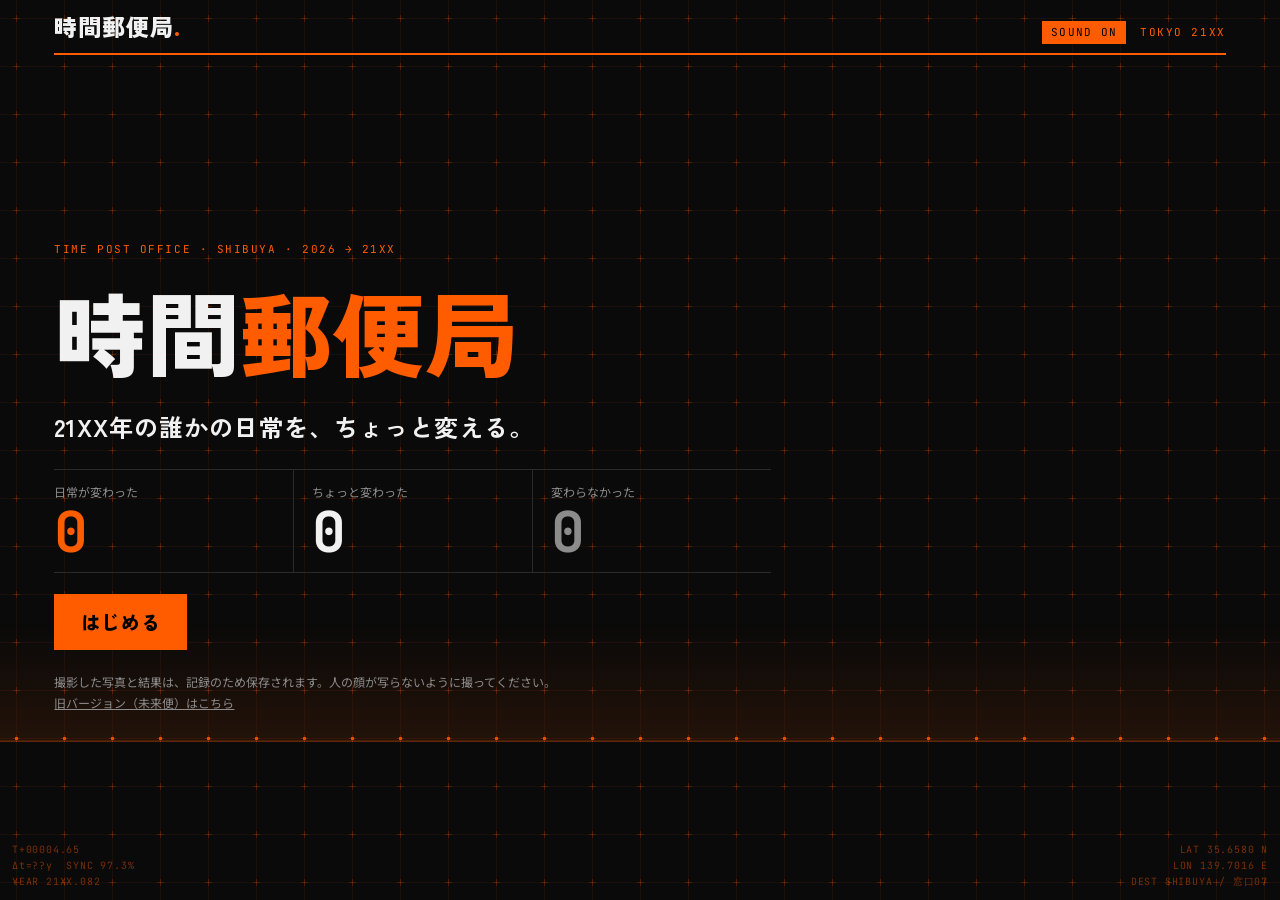
==== commit 12b223ae: "BGMをフラットに：音量や音程を揺らす効果とうなりをなくし、残響も控えめに。結果3段階の違いを大きく（変わった＝高く明るい長調で鈴が多い／ちょっと変わった＝中くらいのやわらかい和音／変わらなかった＝低" ====
--- a/index.html
+++ b/index.html
@@ -1400,7 +1400,7 @@
     // BGM用の柔らかい残響（ノイズから作った約4秒の響き）
     const rev=ac.createConvolver(),rw=ac.createGain(),len=ac.sampleRate*4,ir=ac.createBuffer(2,len,ac.sampleRate);
     for(let c=0;c<2;c++){const d=ir.getChannelData(c);for(let i=0;i<len;i++)d[i]=(Math.random()*2-1)*Math.pow(1-i/len,3)}
-    rev.buffer=ir;rw.gain.value=.55;rev.connect(rw);rw.connect(master);
+    rev.buffer=ir;rw.gain.value=.3;rev.connect(rw);rw.connect(master);
     bgmBus=ac.createGain();bgmBus.gain.value=0;bgmBus.connect(master);bgmBus.connect(rev);
     sfxBus=ac.createGain();sfxBus.gain.value=.9;sfxBus.connect(master);sfxBus.connect(dl);
   }
@@ -1418,39 +1418,32 @@
     n.connect(fl);fl.connect(g);g.connect(sfxBus);n.start(t);n.stop(t+dur+.05);
   }
   /* BGM：曲にしない、ニュートラルなアンビエント
-     ・メロディも展開もない。和音の各音が別々の遅い周期で息をするように揺れ、ときどき柔らかい鈴の音が鳴るだけ
-     ・雰囲気（mood）ごとに和音と明るさ、鈴の頻度を変え、3秒かけて溶けるように切り替える */
+     ・メロディも展開もない。和音を一定の音量でフラットに鳴らし、ときどき柔らかい鈴の音が鳴るだけ（音量や音程を揺らす効果は使わない）
+     ・結果ごとに、和音・音の高さ・明るさ・鈴の数をはっきり変え、3秒かけて切り替える */
   const MOODS={
     // 通常：明るくも暗くもない、開いた和音（D sus2 add6）
-    base:{chord:[146.8,220,329.6,493.9],cut:1150,vol:.085,spark:[587.3,659.3,880,987.8,1318.5],every:[5,10],sv:.02,air:.010},
-    // 変わった：少し明るく温かい（D maj9）
-    saved:{chord:[146.8,220,277.2,329.6,370],cut:1900,vol:.08,spark:[740,880,987.8,1108.7,1318.5,1480],every:[2.5,5],sv:.024,air:.010},
-    // ちょっと変わった：やわらかく、ほんの少し切ない（Bm7 add11）
-    partial:{chord:[123.5,185,220,293.7,329.6],cut:1050,vol:.08,spark:[587.3,659.3,740,880],every:[4,8],sv:.019,air:.009},
-    // 変わらなかった：静かで少しさみしい。怖くはしない（Em9）
-    lost:{chord:[164.8,246.9,293.7,370],cut:720,vol:.075,spark:[493.9,587.3,659.3],every:[7,13],sv:.015,air:.007}
+    base:{chord:[146.8,220,329.6,493.9],cut:1200,vol:.144,spark:[587.3,659.3,880,987.8],every:[6,11],sv:.029,air:.008},
+    // 変わった：高く明るい長調（D maj9）。きらきらした鈴がたくさん鳴る
+    saved:{chord:[146.8,293.7,440,554.4,659.3,740],cut:3200,vol:.153,spark:[880,987.8,1108.7,1318.5,1480,1760,1975.5],every:[.8,2],sv:.032,air:.006,hi:[1760,2217.5]},
+    // ちょっと変わった：中くらいの高さの、やわらかい和音（Bm7 add11）。鈴はときどき
+    partial:{chord:[123.5,185,293.7,370,440],cut:1300,vol:.135,spark:[587.3,740,880],every:[3.5,7],sv:.026,air:.007},
+    // 変わらなかった：低く、こもった短調（E minor）。鈴はほとんど鳴らない
+    lost:{chord:[82.4,123.5,164.8,196],cut:420,vol:.153,spark:[329.6,392,493.9],every:[12,20],sv:.019,air:.004}
   };
   let mood="base",pad=null,sparkT=null;
   function buildPad(m){
     const M=MOODS[m],t=ac.currentTime,stops=[];
-    const out=ac.createGain();out.gain.setValueAtTime(0,t);out.gain.linearRampToValueAtTime(M.vol,t+3.5);
-    const fl=ac.createBiquadFilter();fl.type="lowpass";fl.frequency.value=M.cut;fl.Q.value=.3;fl.connect(out);out.connect(bgmBus);
-    // テープのようなごくわずかな音程の揺れ（全部の音に共通）
-    const wob=ac.createOscillator(),wg=ac.createGain();wob.frequency.value=.18;wg.gain.value=3;wob.connect(wg);stops.push(wob);
-    M.chord.forEach((f,i)=>{
-      const vg=ac.createGain();vg.gain.value=.55;vg.connect(fl);
-      // 音ごとに別々の遅い周期（9〜21秒）で、ふくらんだりしぼんだりする
-      const lfo=ac.createOscillator(),lg=ac.createGain();lfo.frequency.value=1/(9+Math.random()*12);lg.gain.value=.4;lfo.connect(lg);lg.connect(vg.gain);stops.push(lfo);
-      [[-5,"sine",1],[5,"sine",1],[0,"triangle",.18]].forEach(([dt,type,lv])=>{
-        const o=ac.createOscillator(),og=ac.createGain();o.type=type;o.frequency.value=type==="triangle"?f*2:f;o.detune.value=dt;
-        wg.connect(o.detune);og.gain.value=lv/(i?1.6:1.2);o.connect(og);og.connect(vg);stops.push(o);
-      });
-    });
+    const out=ac.createGain();out.gain.setValueAtTime(0,t);out.gain.linearRampToValueAtTime(M.vol,t+3);
+    const fl=ac.createBiquadFilter();fl.type="lowpass";fl.frequency.value=M.cut;fl.Q.value=.2;fl.connect(out);out.connect(bgmBus);
+    const add=(f,lv,type="sine")=>{const o=ac.createOscillator(),og=ac.createGain();o.type=type;o.frequency.value=f;og.gain.value=lv;o.connect(og);og.connect(fl);stops.push(o)};
+    // 1音につき、正弦波1つ＋1オクターブ上の三角波を少し（うなりが出ないよう、ずらした音は重ねない）
+    M.chord.forEach((f,i)=>{add(f,i?.32:.42);add(f*2,.05,"triangle")});
+    (M.hi||[]).forEach(f=>add(f,.05)); // 「変わった」だけ、高いところに薄い光
     // 部屋の空気のような、ごく小さなノイズ
     const n=ac.createBufferSource(),nf=ac.createBiquadFilter(),nh=ac.createBiquadFilter(),ng=ac.createGain();
     n.buffer=noiseBuf(4);n.loop=true;nf.type="lowpass";nf.frequency.value=1400;nh.type="highpass";nh.frequency.value=180;ng.gain.value=M.air/M.vol;
     n.connect(nf);nf.connect(nh);nh.connect(ng);ng.connect(out);stops.push(n);
-    stops.forEach(x=>x.start(t+Math.random()*.5));
+    stops.forEach(x=>x.start(t));
     return{out,stops};
   }
   // ときどき鳴る柔らかい鈴の音（ゆっくり立ち上がって、長く消える。リズムにならないよう間隔はランダム）
@@ -1460,8 +1453,8 @@
       if(ac&&on){const f=M.spark[Math.floor(Math.random()*M.spark.length)],t=ac.currentTime,o=ac.createOscillator(),o2=ac.createOscillator(),g=ac.createGain();
         o.type="sine";o.frequency.value=f;o2.type="sine";o2.frequency.value=f*2.01;
         const g2=ac.createGain();g2.gain.value=.15;o2.connect(g2);g2.connect(g);o.connect(g);g.connect(bgmBus);
-        g.gain.setValueAtTime(0,t);g.gain.linearRampToValueAtTime(M.sv,t+.5);g.gain.exponentialRampToValueAtTime(.0001,t+6);
-        o.start(t);o2.start(t);o.stop(t+6.2);o2.stop(t+6.2)}
+        g.gain.setValueAtTime(0,t);g.gain.linearRampToValueAtTime(M.sv,t+.3);g.gain.exponentialRampToValueAtTime(.0001,t+4);
+        o.start(t);o2.start(t);o.stop(t+4.2);o2.stop(t+4.2)}
       spark();
     },(M.every[0]+Math.random()*(M.every[1]-M.every[0]))*1000);
   }
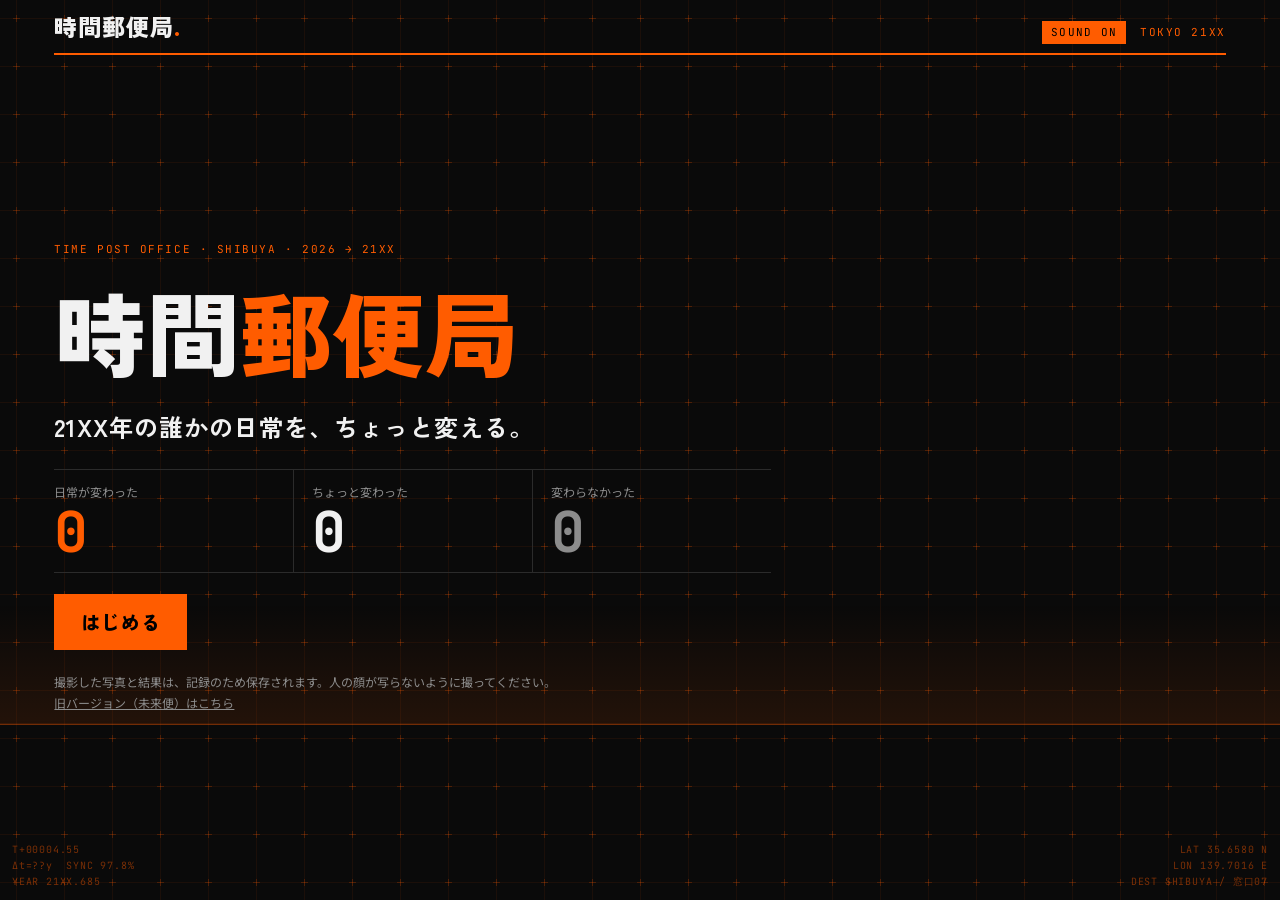
==== commit 0f9bc8ea: "BGMを即興演奏のような電子音に：FM合成の短い電子音・やわらかいキック・クリックを、16分のマスに確率で置き、前の小節を少しずつ変えながらくり返す。結果ごとにテンポ・音の高さ・音階・音数・明るさを変" ====
--- a/index.html
+++ b/index.html
@@ -1383,6 +1383,81 @@
 })();
 
 
+/*JAM-START*/
+/* BGM：即興演奏のような電子音（音声ファイルなし。Web Audioで合成）
+   ・木や金属をたたいたような短い電子音（FM合成）、やわらかいキック、小さなクリックの3つ
+   ・16分音符のマスに、確率で音を置いていく。前の小節を6〜7割くり返し、残りを毎回少し変えるので、即興のように少しずつ変わり続ける
+   ・音の高さは音階の上を1〜2歩ずつ歩く。ときどき休む小節を入れて息をさせる
+   ・結果ごとに、テンポ・音の高さ・音階・音数・明るさをはっきり変える（小節の頭で切り替わる） */
+function makeJam(ac,out,noiseBuf){
+  const MOODS={
+    // 通常：中くらいの高さ。明るくも暗くもない音階（D・E・G・A・C）
+    base:{bpm:108,root:146.83,oct:[1,2],scale:[0,2,5,7,10],dens:.8,kick:1,tick:.8,keep:.65,rest:.12,ratio:[2,3.5,1.41],idx:[2,5],dec:[.12,.42],glide:.12,lp:5200,vol:.28},
+    // 変わった：速く、高く、明るい長調の音階。音数が多く、上向きにすべる
+    saved:{bpm:118,root:146.83,oct:[2,4],scale:[0,2,4,7,9],dens:1.15,kick:1,tick:1,keep:.55,rest:.04,ratio:[2,3,4],idx:[1.5,3.5],dec:[.09,.3],glide:.25,up:1,lp:8000,vol:.26},
+    // ちょっと変わった：少しゆっくり。中くらいの高さで、音数は控えめ
+    partial:{bpm:100,root:146.83,oct:[1,2],scale:[0,2,4,7,10],dens:.7,kick:.8,tick:.5,keep:.7,rest:.12,ratio:[2,1.41],idx:[1.5,3],dec:[.15,.5],glide:.08,lp:3400,vol:.27},
+    // 変わらなかった：ゆっくり、低く、短調の音階。音はまばら。怖くはしない
+    lost:{bpm:84,root:73.42,oct:[1,2],scale:[0,3,5,7,10],dens:.3,kick:.6,tick:.2,keep:.75,rest:.35,ratio:[1.41,2],idx:[1,2.2],dec:[.25,.7],glide:.04,dn:1,lp:1700,vol:.3}
+  };
+  const MASK={
+    kick:[1,0,0,.12, 0,0,.25,0, .55,0,0,.18, 0,.22,0,0],
+    blip:[.55,.05,.2,.5, .05,.3,.05,.55, .35,.05,.35,.5, .05,.45,.2,.3],
+    tick:[0,0,.55,0, .25,0,.55,0, 0,0,.55,0, .25,0,.55,.2]
+  };
+  const lp=ac.createBiquadFilter();lp.type="lowpass";lp.frequency.value=5200;lp.Q.value=.4;
+  const bus=ac.createGain();bus.gain.value=MOODS.base.vol;bus.connect(lp);lp.connect(out);
+  const R=(a,b)=>a+Math.random()*(b-a),pick=a=>a[Math.floor(Math.random()*a.length)];
+  function noteFreq(M,deg){const n=M.scale.length,o=Math.floor(deg/n),s=((deg%n)+n)%n;return M.root*M.oct[0]*Math.pow(2,o+M.scale[s]/12)}
+  function kick(t,v){const o=ac.createOscillator(),g=ac.createGain();o.frequency.setValueAtTime(115,t);o.frequency.exponentialRampToValueAtTime(42,t+.13);
+    g.gain.setValueAtTime(0,t);g.gain.linearRampToValueAtTime(v,t+.003);g.gain.exponentialRampToValueAtTime(.0001,t+.38);o.connect(g);g.connect(bus);o.start(t);o.stop(t+.42)}
+  function tick(t,v){const n=ac.createBufferSource(),f=ac.createBiquadFilter(),g=ac.createGain();n.buffer=noiseBuf(.05);f.type="bandpass";f.frequency.value=R(2600,3800);f.Q.value=2;
+    g.gain.setValueAtTime(v,t);g.gain.exponentialRampToValueAtTime(.0001,t+.03);n.connect(f);f.connect(g);g.connect(bus);n.start(t);n.stop(t+.05)}
+  function blip(t,f,p){
+    const c=ac.createOscillator(),mo=ac.createOscillator(),mg=ac.createGain(),g=ac.createGain(),pn=ac.createStereoPanner?ac.createStereoPanner():null;
+    c.frequency.setValueAtTime(f,t);mo.frequency.setValueAtTime(f*p.ratio,t);
+    if(p.to){c.frequency.exponentialRampToValueAtTime(p.to,t+.07);mo.frequency.exponentialRampToValueAtTime(p.to*p.ratio,t+.07)}
+    mg.gain.setValueAtTime(f*p.idx,t);mg.gain.exponentialRampToValueAtTime(Math.max(1,f*.05),t+p.dec*.6);mo.connect(mg);mg.connect(c.frequency);
+    g.gain.setValueAtTime(0,t);g.gain.linearRampToValueAtTime(p.v,t+.004);g.gain.exponentialRampToValueAtTime(.0001,t+p.dec);c.connect(g);
+    if(pn){pn.pan.value=p.pan;g.connect(pn);pn.connect(bus)}else g.connect(bus);
+    c.start(t);mo.start(t);c.stop(t+p.dec+.05);mo.stop(t+p.dec+.05);
+  }
+  function state(){return{prev:{kick:{},blip:{},tick:{}},deg:3,patch:null,bar:0,mood:""}}
+  // 1小節分の音を、t0 から予約する。小節の長さ（秒）を返す
+  function scheduleBar(m,t0,st){
+    const M=MOODS[m]||MOODS.base,step=60/M.bpm/4,sw=step*.1;
+    if(st.mood!==m){st.mood=m;st.patch=null;st.prev={kick:{},blip:{},tick:{}};st.deg=Math.floor(M.scale.length*1.5);
+      bus.gain.setTargetAtTime(M.vol,t0,.3);lp.frequency.setTargetAtTime(M.lp,t0,.3)}
+    if(!st.patch||st.bar%4===0&&Math.random()<.5)st.patch={ratio:pick(M.ratio),idx:R(M.idx[0],M.idx[1])};
+    const resting=Math.random()<M.rest,top=M.scale.length*2+1,next={kick:{},blip:{},tick:{}};
+    for(let s=0;s<16;s++){
+      const t=t0+s*step+(s%2?sw:0);
+      // キック
+      let k=st.prev.kick[s];if(!(k&&Math.random()<M.keep))k=Math.random()<MASK.kick[s]*M.kick?R(.35,.5)*(s===0?1:.75):0;
+      if(k){kick(t,k);next.kick[s]=k}
+      // クリック
+      let c=st.prev.tick[s];if(!(c&&Math.random()<M.keep))c=Math.random()<MASK.tick[s]*M.tick?R(.03,.06):0;
+      if(c){tick(t,c);next.tick[s]=c}
+      // 電子音：前の小節をくり返すか、音階の上を歩いて新しく置く
+      let b=st.prev.blip[s];
+      if(!(b&&Math.random()<M.keep)){
+        b=null;
+        if(Math.random()<MASK.blip[s]*M.dens*(resting?.25:1)){
+          const dir=M.up?(Math.random()<.65?1:-1):M.dn?(Math.random()<.65?-1:1):(Math.random()<.5?1:-1);
+          st.deg=Math.max(0,Math.min(top,st.deg+dir*(Math.random()<.7?1:2)));
+          const f=noteFreq(M,st.deg);
+          b={f,to:Math.random()<M.glide?f*Math.pow(2,(M.up?2:M.dn?-2:pick([-2,2]))/12):0,v:R(.6,1)*(s%4===0?1:.75),dec:R(M.dec[0],M.dec[1]),pan:R(-.45,.45)};
+        }
+      }
+      if(b){blip(t,b.f,{...b,ratio:st.patch.ratio,idx:st.patch.idx});next.blip[s]=b}
+    }
+    st.prev=next;st.bar++;
+    return 16*step;
+  }
+  return{scheduleBar,state};
+}
+/*JAM-END*/
+
 /* サウンド（Web Audioで合成。音声ファイルなし） */
 const SND=(()=>{
   let ac=null,master=null,bgmBus=null,sfxBus=null,on=false,bgmNodes=null;
@@ -1397,10 +1472,10 @@
     const dl=ac.createDelay(1),fb=ac.createGain(),wet=ac.createGain();
     dl.delayTime.value=.33;fb.gain.value=.38;wet.gain.value=.35;
     dl.connect(fb);fb.connect(dl);dl.connect(wet);wet.connect(master);
-    // BGM用の柔らかい残響（ノイズから作った約4秒の響き）
-    const rev=ac.createConvolver(),rw=ac.createGain(),len=ac.sampleRate*4,ir=ac.createBuffer(2,len,ac.sampleRate);
+    // BGM用の残響（ノイズから作った響き）
+    const rev=ac.createConvolver(),rw=ac.createGain(),len=ac.sampleRate*1.6,ir=ac.createBuffer(2,len,ac.sampleRate);
     for(let c=0;c<2;c++){const d=ir.getChannelData(c);for(let i=0;i<len;i++)d[i]=(Math.random()*2-1)*Math.pow(1-i/len,3)}
-    rev.buffer=ir;rw.gain.value=.3;rev.connect(rw);rw.connect(master);
+    rev.buffer=ir;rw.gain.value=.22;rev.connect(rw);rw.connect(master);
     bgmBus=ac.createGain();bgmBus.gain.value=0;bgmBus.connect(master);bgmBus.connect(rev);
     sfxBus=ac.createGain();sfxBus.gain.value=.9;sfxBus.connect(master);sfxBus.connect(dl);
   }
@@ -1417,58 +1492,17 @@
     g.gain.setValueAtTime(vol,t);g.gain.exponentialRampToValueAtTime(.0001,t+dur);
     n.connect(fl);fl.connect(g);g.connect(sfxBus);n.start(t);n.stop(t+dur+.05);
   }
-  /* BGM：曲にしない、ニュートラルなアンビエント
-     ・メロディも展開もない。和音を一定の音量でフラットに鳴らし、ときどき柔らかい鈴の音が鳴るだけ（音量や音程を揺らす効果は使わない）
-     ・結果ごとに、和音・音の高さ・明るさ・鈴の数をはっきり変え、3秒かけて切り替える */
-  const MOODS={
-    // 通常：明るくも暗くもない、開いた和音（D sus2 add6）
-    base:{chord:[146.8,220,329.6,493.9],cut:1200,vol:.144,spark:[587.3,659.3,880,987.8],every:[6,11],sv:.029,air:.008},
-    // 変わった：高く明るい長調（D maj9）。きらきらした鈴がたくさん鳴る
-    saved:{chord:[146.8,293.7,440,554.4,659.3,740],cut:3200,vol:.153,spark:[880,987.8,1108.7,1318.5,1480,1760,1975.5],every:[.8,2],sv:.032,air:.006,hi:[1760,2217.5]},
-    // ちょっと変わった：中くらいの高さの、やわらかい和音（Bm7 add11）。鈴はときどき
-    partial:{chord:[123.5,185,293.7,370,440],cut:1300,vol:.135,spark:[587.3,740,880],every:[3.5,7],sv:.026,air:.007},
-    // 変わらなかった：低く、こもった短調（E minor）。鈴はほとんど鳴らない
-    lost:{chord:[82.4,123.5,164.8,196],cut:420,vol:.153,spark:[329.6,392,493.9],every:[12,20],sv:.019,air:.004}
-  };
-  let mood="base",pad=null,sparkT=null;
-  function buildPad(m){
-    const M=MOODS[m],t=ac.currentTime,stops=[];
-    const out=ac.createGain();out.gain.setValueAtTime(0,t);out.gain.linearRampToValueAtTime(M.vol,t+3);
-    const fl=ac.createBiquadFilter();fl.type="lowpass";fl.frequency.value=M.cut;fl.Q.value=.2;fl.connect(out);out.connect(bgmBus);
-    const add=(f,lv,type="sine")=>{const o=ac.createOscillator(),og=ac.createGain();o.type=type;o.frequency.value=f;og.gain.value=lv;o.connect(og);og.connect(fl);stops.push(o)};
-    // 1音につき、正弦波1つ＋1オクターブ上の三角波を少し（うなりが出ないよう、ずらした音は重ねない）
-    M.chord.forEach((f,i)=>{add(f,i?.32:.42);add(f*2,.05,"triangle")});
-    (M.hi||[]).forEach(f=>add(f,.05)); // 「変わった」だけ、高いところに薄い光
-    // 部屋の空気のような、ごく小さなノイズ
-    const n=ac.createBufferSource(),nf=ac.createBiquadFilter(),nh=ac.createBiquadFilter(),ng=ac.createGain();
-    n.buffer=noiseBuf(4);n.loop=true;nf.type="lowpass";nf.frequency.value=1400;nh.type="highpass";nh.frequency.value=180;ng.gain.value=M.air/M.vol;
-    n.connect(nf);nf.connect(nh);nh.connect(ng);ng.connect(out);stops.push(n);
-    stops.forEach(x=>x.start(t));
-    return{out,stops};
-  }
-  // ときどき鳴る柔らかい鈴の音（ゆっくり立ち上がって、長く消える。リズムにならないよう間隔はランダム）
-  function spark(){
-    clearTimeout(sparkT);const M=MOODS[mood];
-    sparkT=setTimeout(()=>{
-      if(ac&&on){const f=M.spark[Math.floor(Math.random()*M.spark.length)],t=ac.currentTime,o=ac.createOscillator(),o2=ac.createOscillator(),g=ac.createGain();
-        o.type="sine";o.frequency.value=f;o2.type="sine";o2.frequency.value=f*2.01;
-        const g2=ac.createGain();g2.gain.value=.15;o2.connect(g2);g2.connect(g);o.connect(g);g.connect(bgmBus);
-        g.gain.setValueAtTime(0,t);g.gain.linearRampToValueAtTime(M.sv,t+.3);g.gain.exponentialRampToValueAtTime(.0001,t+4);
-        o.start(t);o2.start(t);o.stop(t+4.2);o2.stop(t+4.2)}
-      spark();
-    },(M.every[0]+Math.random()*(M.every[1]-M.every[0]))*1000);
-  }
-  function setMood(m){
-    if(!MOODS[m])m="base";
-    if(!ac){mood=m;return}
-    if(pad&&m===mood)return;
-    mood=m;
-    if(pad){const old=pad,t=ac.currentTime;old.out.gain.cancelScheduledValues(t);old.out.gain.setValueAtTime(old.out.gain.value,t);old.out.gain.linearRampToValueAtTime(0,t+3);old.stops.forEach(o=>{try{o.stop(t+3.2)}catch{}})}
-    pad=buildPad(m);spark();
-  }
+  /* BGM：即興演奏のような電子音（makeJam）を、小節ごとに少し先まで予約していく */
+  let mood="base",jam=null,jst=null,nextBar=0,jamTimer=null;
+  function setMood(m){mood=["base","saved","partial","lost"].includes(m)?m:"base"} // 次の小節の頭から切り替わる
   function bgmStart(){
     if(!ac||bgmNodes)return;
-    bgmNodes=true;pad=null;setMood(mood);
+    bgmNodes=true;jam=makeJam(ac,bgmBus,noiseBuf);jst=jam.state();nextBar=ac.currentTime+.15;
+    jamTimer=setInterval(()=>{
+      if(!on||!ac||ac.state!=="running")return;
+      const now=ac.currentTime;if(nextBar<now)nextBar=now+.05; // タブが裏にあって遅れたら、今から再開
+      while(nextBar<now+.3)nextBar+=jam.scheduleBar(mood,nextBar,jst);
+    },100);
     bgmBus.gain.cancelScheduledValues(ac.currentTime);bgmBus.gain.setTargetAtTime(1,ac.currentTime,1.2);
   }
   function bgmDuck(v,tc=.3){if(ac)bgmBus.gain.setTargetAtTime(on?v:0,ac.currentTime,tc)}
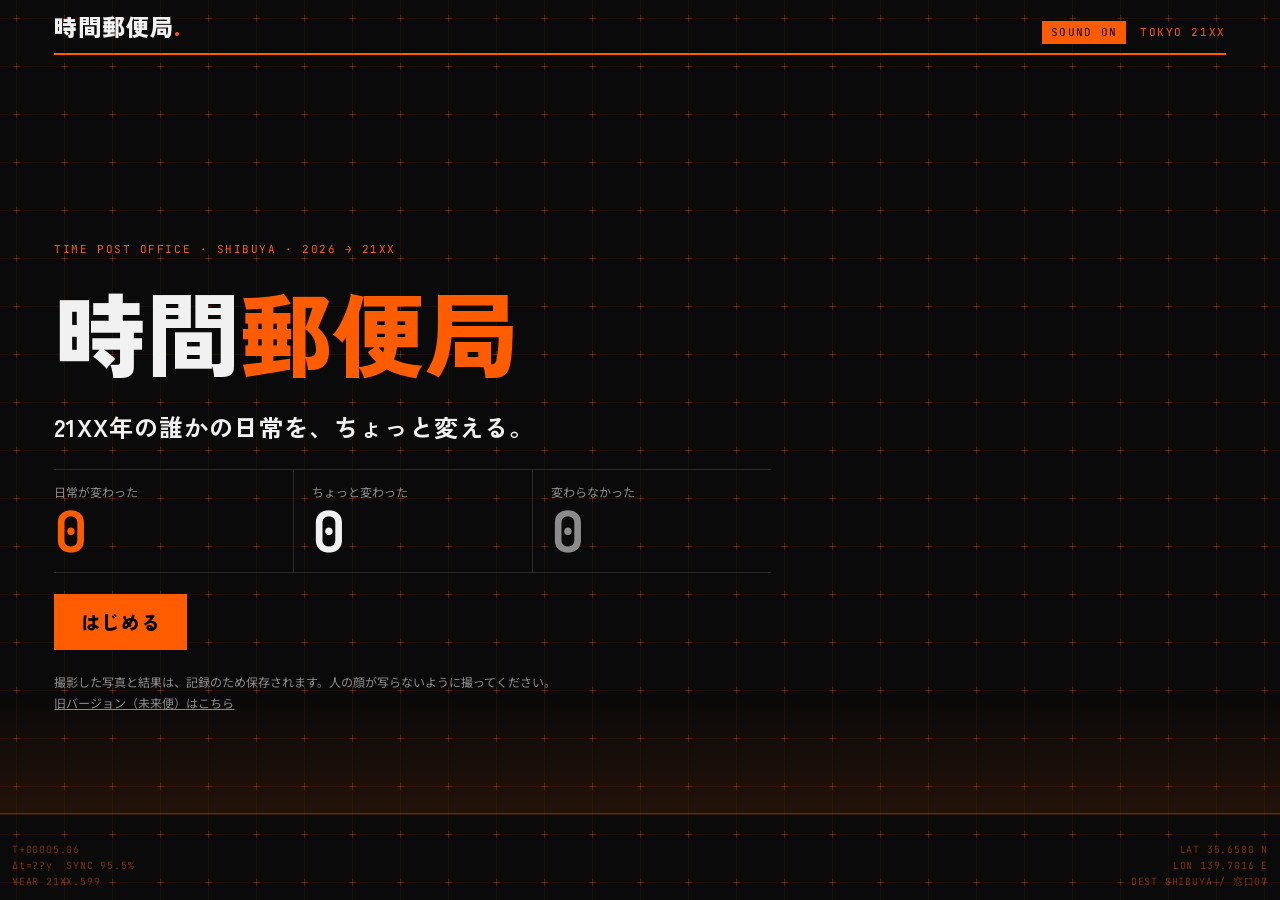
==== commit f4b8d622: "BGMをゆっくりめに：テンポを下げ（通常84／変わった96／ちょっと変わった76／変わらなかった62BPM）、音数を減らして響きを長く Co-Authored-By: Claude Opus 5.5 " ====
--- a/index.html
+++ b/index.html
@@ -1385,24 +1385,25 @@
 
 /*JAM-START*/
 /* BGM：即興演奏のような電子音（音声ファイルなし。Web Audioで合成）
-   ・木や金属をたたいたような短い電子音（FM合成）、やわらかいキック、小さなクリックの3つ
+   ・木や金属をたたいたような短い電子音（FM合成）、やわらかいキック、小さなクリックの3つ。ゆっくりめのテンポ
    ・16分音符のマスに、確率で音を置いていく。前の小節を6〜7割くり返し、残りを毎回少し変えるので、即興のように少しずつ変わり続ける
    ・音の高さは音階の上を1〜2歩ずつ歩く。ときどき休む小節を入れて息をさせる
    ・結果ごとに、テンポ・音の高さ・音階・音数・明るさをはっきり変える（小節の頭で切り替わる） */
 function makeJam(ac,out,noiseBuf){
   const MOODS={
-    // 通常：中くらいの高さ。明るくも暗くもない音階（D・E・G・A・C）
-    base:{bpm:108,root:146.83,oct:[1,2],scale:[0,2,5,7,10],dens:.8,kick:1,tick:.8,keep:.65,rest:.12,ratio:[2,3.5,1.41],idx:[2,5],dec:[.12,.42],glide:.12,lp:5200,vol:.28},
-    // 変わった：速く、高く、明るい長調の音階。音数が多く、上向きにすべる
-    saved:{bpm:118,root:146.83,oct:[2,4],scale:[0,2,4,7,9],dens:1.15,kick:1,tick:1,keep:.55,rest:.04,ratio:[2,3,4],idx:[1.5,3.5],dec:[.09,.3],glide:.25,up:1,lp:8000,vol:.26},
-    // ちょっと変わった：少しゆっくり。中くらいの高さで、音数は控えめ
-    partial:{bpm:100,root:146.83,oct:[1,2],scale:[0,2,4,7,10],dens:.7,kick:.8,tick:.5,keep:.7,rest:.12,ratio:[2,1.41],idx:[1.5,3],dec:[.15,.5],glide:.08,lp:3400,vol:.27},
-    // 変わらなかった：ゆっくり、低く、短調の音階。音はまばら。怖くはしない
-    lost:{bpm:84,root:73.42,oct:[1,2],scale:[0,3,5,7,10],dens:.3,kick:.6,tick:.2,keep:.75,rest:.35,ratio:[1.41,2],idx:[1,2.2],dec:[.25,.7],glide:.04,dn:1,lp:1700,vol:.3}
+    // 通常：ゆっくり（84BPM）。中くらいの高さ。明るくも暗くもない音階（D・E・G・A・C）
+    base:{bpm:84,root:146.83,oct:[1,2],scale:[0,2,5,7,10],dens:.55,kick:.8,tick:.45,keep:.75,rest:.15,ratio:[2,3.5,1.41],idx:[1.8,4],dec:[.25,.7],glide:.1,lp:4600,vol:.3},
+    // 変わった：少し速め（96BPM）、高く、明るい長調の音階。音数が多く、上向きにすべる
+    saved:{bpm:96,root:146.83,oct:[2,4],scale:[0,2,4,7,9],dens:.85,kick:.9,tick:.7,keep:.65,rest:.05,ratio:[2,3,4],idx:[1.5,3.2],dec:[.18,.5],glide:.22,up:1,lp:7500,vol:.27},
+    // ちょっと変わった：ゆっくり（76BPM）。中くらいの高さで、音数は控えめ
+    partial:{bpm:76,root:146.83,oct:[1,2],scale:[0,2,4,7,10],dens:.5,kick:.7,tick:.3,keep:.78,rest:.15,ratio:[2,1.41],idx:[1.4,2.8],dec:[.3,.8],glide:.08,lp:3200,vol:.28},
+    // 変わらなかった：とてもゆっくり（62BPM）、低く、短調の音階。音はまばら。怖くはしない
+    lost:{bpm:62,root:73.42,oct:[1,2],scale:[0,3,5,7,10],dens:.3,kick:.5,tick:.12,keep:.8,rest:.3,ratio:[1.41,2],idx:[1,2],dec:[.4,1],glide:.04,dn:1,lp:1600,vol:.32}
   };
+
   const MASK={
     kick:[1,0,0,.12, 0,0,.25,0, .55,0,0,.18, 0,.22,0,0],
-    blip:[.55,.05,.2,.5, .05,.3,.05,.55, .35,.05,.35,.5, .05,.45,.2,.3],
+    blip:[.6,0,.12,.35, 0,.2,0,.4, .45,0,.2,.35, 0,.3,.1,.15],
     tick:[0,0,.55,0, .25,0,.55,0, 0,0,.55,0, .25,0,.55,.2]
   };
   const lp=ac.createBiquadFilter();lp.type="lowpass";lp.frequency.value=5200;lp.Q.value=.4;
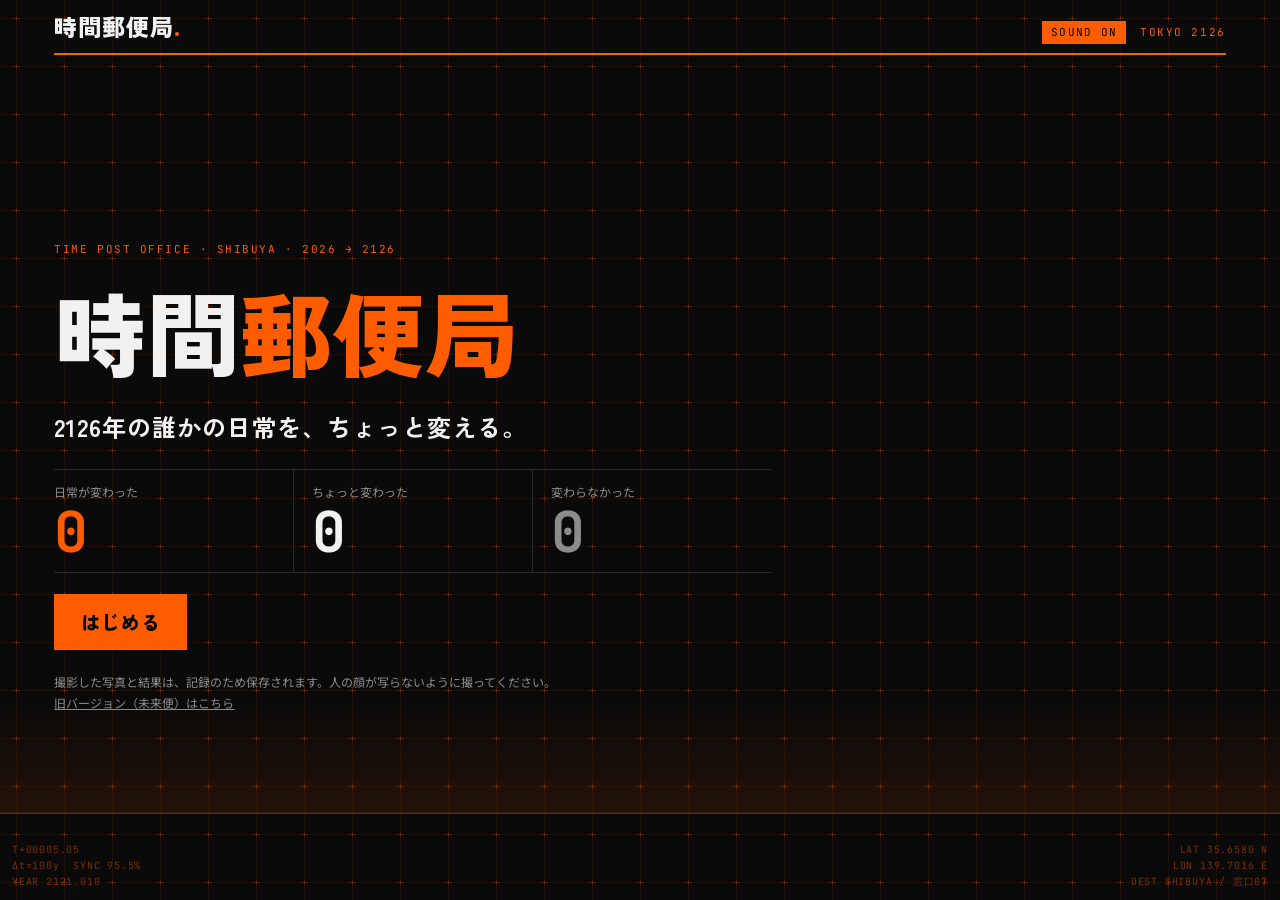
==== commit c0672cf1: "宛先の年を2126年（ちょうど100年後）に。デザイン見本：タイトル画面を1画面1メッセージの4枚のカードに分け、年号と英語の見出しに Nidus Sans を使う。体験の流れ（19画面）を追加 - " ====
--- a/index.html
+++ b/index.html
@@ -587,7 +587,7 @@
 <div class="hud l" id="hudL" aria-hidden="true" data-fx="css"></div><div class="hud r" id="hudR" aria-hidden="true" data-fx="css"></div>
 <div class="static" id="static" aria-hidden="true"></div>
 <div class="wrap">
-  <header><div class="logo" data-fx="css">時間郵便局<em>.</em></div><div class="hr"><button class="snd" id="snd" aria-pressed="false">SOUND OFF</button><div class="lbl" data-fx="text">TOKYO 21XX</div></div></header>
+  <header><div class="logo" data-fx="css">時間郵便局<em>.</em></div><div class="hr"><button class="snd" id="snd" aria-pressed="false">SOUND OFF</button><div class="lbl" data-fx="text">TOKYO 2126</div></div></header>
   <main class="card" id="card"></main>
   <div class="idle" id="idle" hidden></div>
   <div class="push" id="push" hidden aria-live="polite"><i></i><span>PUSH TO</span> <b id="pushL">START</b></div>
@@ -681,7 +681,7 @@
   card.style.animation="none";card.offsetHeight;card.style.animation="";card.innerHTML=html;
 }
 const sleep=ms=>new Promise(r=>setTimeout(r,ms));
-const FIG=(cls="")=>`<div class="fig ${cls}" data-fx="css"><canvas id="fig"></canvas><i class="c1"></i><i class="c2"></i><i class="c3"></i><i class="c4"></i>${cls?"":`<div class="figid">SUBJECT ID · MINATO-21XX</div>`}</div>`;
+const FIG=(cls="")=>`<div class="fig ${cls}" data-fx="css"><canvas id="fig"></canvas><i class="c1"></i><i class="c2"></i><i class="c3"></i><i class="c4"></i>${cls?"":`<div class="figid">SUBJECT ID · MINATO-2126</div>`}</div>`;
 
 /* ===== 世界の線画（viewBox 800x600・線だけ）。STORIES と同じ順番 =====
    後から画像に差し替えるときは、WORLD_IMG の同じ位置に画像のパスを書く（例："img/world1.png"）。
@@ -766,7 +766,7 @@
   }catch{return null}
 }
 
-/* 21XX年で少し困っている依頼主。art は WORLD_ART の番号、ql は便せんでの改行位置。
+/* 2126年で少し困っている依頼主。art は WORLD_ART の番号、ql は便せんでの改行位置。
    minatoのセリフは、手紙を開ける前（arrive）は封筒でわかることだけ、読んだあと（react）は手紙に書いていない視点を足す皮肉にする。gas/Code.gs の MISSION_STORIES と同じ順番 */
 const STORIES=[
   {name:"透",who:"41歳・新規事業部の課長",art:0,q:"チームの人と仲良くなる、きっかけになる物がほしい。",ql:["チームの人と仲良くなる、","きっかけになる物がほしい。"],
@@ -803,9 +803,9 @@
   stopCam();document.body.classList.remove("desat");
   const t1="時間",t2="郵便局";
   let k=0;const chars=s=>[...s].map(c=>`<span class="ch" style="animation-delay:${(k++)*80}ms">${esc(c)}</span>`).join("");
-  render(`<div class="lbl fade-in" data-fx="text">TIME POST OFFICE · SHIBUYA · 2026 → 21XX</div>
+  render(`<div class="lbl fade-in" data-fx="text">TIME POST OFFICE · SHIBUYA · 2026 → 2126</div>
     <h1 class="title">${chars(t1)}<em>${chars(t2)}</em></h1>
-    <p class="subtitle fade-in" style="animation-delay:700ms">21XX年の誰かの日常を、ちょっと変える。</p>
+    <p class="subtitle fade-in" style="animation-delay:700ms">2126年の誰かの日常を、ちょっと変える。</p>
     <div class="tally fade-in" style="animation-delay:900ms">
       <div class="sv"><span>日常が変わった</span><b id="tS">0</b></div>
       <div class="pt"><span>ちょっと変わった</span><b id="tP">0</b></div>
@@ -823,7 +823,7 @@
 }
 
 /* 2. minatoの自己紹介：時間郵便局のイラスト（時空の穴から手紙が飛んでくる） */
-const INTRO=["21XX年の時間郵便局で働いてる、minato。","ここには、未来で困ってる人から、過去あての手紙が届く。それを2026年のあなたに届けるのが、私の仕事。"];
+const INTRO=["2126年の時間郵便局で働いてる、minato。","ここには、未来で困ってる人から、過去あての手紙が届く。それを2026年のあなたに届けるのが、私の仕事。"];
 const UNBOX_LINE="おお！何これ、どう使うんだ？";
 const ENV_G=`<rect x="-24" y="-15" width="48" height="30" rx="3"/><path d="M-24 -15 l24 17 l24 -17"/>`;
 const POST_ART=`<ellipse cx="170" cy="150" rx="124" ry="46"/><ellipse cx="170" cy="150" rx="88" ry="31"><animate attributeName="rx" values="88;104;88" dur="3s" repeatCount="indefinite"/><animate attributeName="ry" values="31;37;31" dur="3s" repeatCount="indefinite"/></ellipse><ellipse cx="170" cy="150" rx="50" ry="17"/>
@@ -852,7 +852,7 @@
 function sayPage({page,art,cap,lines,next,onArt}){
   render(`<div class="story2">
     <div class="artframe" id="art"><div class="artcap" data-fx="text">${cap}</div></div>
-    <div class="saytext"><div class="spk">${FIG("sm")}<div class="lbl" data-fx="text">TRANSMISSION<br>MINATO-21XX</div></div>
+    <div class="saytext"><div class="spk">${FIG("sm")}<div class="lbl" data-fx="text">TRANSMISSION<br>MINATO-2126</div></div>
       <p class="line" id="line"><span class="cur"></span></p>
       <div><button class="btn hidden-until" id="next">次へ</button></div></div></div>`);
   card.dataset.page=page;
@@ -882,20 +882,20 @@
 function pageIntro(){
   pickStory();
   INTRO.forEach(l=>VOICE.prepare(l));VOICE.prepare(story.arrive);
-  sayPage({page:"intro",art:svgEl(POST_ART),cap:"LIVE · 21XX · 時間郵便局 渋谷窓口",lines:INTRO,next:pageArrive});
+  sayPage({page:"intro",art:svgEl(POST_ART),cap:"LIVE · 2126 · 時間郵便局 渋谷窓口",lines:INTRO,next:pageArrive});
 }
 
 /* 3. 手紙が届く：依頼主の世界の線画に、封筒が飛んでくる（minatoはまだ開けていないので、封筒でわかることだけ言う） */
 function pageArrive(){
   VOICE.prepare(story.letter,{story:storyIdx});VOICE.prepare(story.react);VOICE.prepare(REQ_HEAD+story.q,{story:storyIdx});
-  sayPage({page:"arrive",art:worldArtEl(storyIdx),cap:`21XX · ${esc(story.name)}（${esc(story.who)}）の世界`,lines:[story.arrive],next:pageLetter,
+  sayPage({page:"arrive",art:worldArtEl(storyIdx),cap:`2126 · ${esc(story.name)}（${esc(story.who)}）の世界`,lines:[story.arrive],next:pageLetter,
     onArt(){$("#art").insertAdjacentHTML("beforeend",`<div class="env-fly">${ENV_SVG}<span class="env-from">${esc(story.name)}より</span></div>`);setTimeout(()=>SND.tick(),1900)}});
 }
 
 /* 4. 手紙を読む：便せんに1文ずつ出し、minatoが読み上げる。読み終わったら、minatoがひとこと（手紙にない視点の皮肉） */
 const ENV_SVG=`<svg class="env-svg" viewBox="0 0 300 190" aria-hidden="true"><rect class="e-b" x="4" y="4" width="292" height="182" rx="8"/><path class="e-l" d="M4 4 L150 108 L296 4"/><rect class="e-s" x="236" y="18" width="44" height="54" rx="2"/><circle class="e-p" cx="226" cy="60" r="24"/><path class="e-p" d="M190 52 q10 -6 20 0 t20 0 t20 0 M190 64 q10 -6 20 0 t20 0 t20 0"/></svg>`;
 const REQ_HEAD="お願いがあります。";
-function paperHead(){return `<div class="pp-stamp"><b>21XX</b><span>TIME POST</span></div><i class="pp-mark"></i>`}
+function paperHead(){return `<div class="pp-stamp"><b>2126</b><span>TIME POST</span></div><i class="pp-mark"></i>`}
 function pageLetter(){
   SND.mood("base");
   const sent=story.letter.match(/[^。]+。?/g)||[story.letter],GAP=1500,T0=1700;
@@ -935,7 +935,7 @@
     <article class="paper turn">${paperHead()}
       <p class="pp-to">${REQ_HEAD}</p>
       <p class="pp-req">${(story.ql||[story.q]).map(x=>`<span>${esc(x)}</span>`).join("")}</p>
-      <p class="pp-sign">21XX年　${esc(story.name)}より</p>
+      <p class="pp-sign">2126年　${esc(story.name)}より</p>
       <p class="pp-page">2 / 2</p>
     </article>
     <p class="qhint fade-in" style="animation-delay:2200ms">このお願いに応えられそうな物を、身の回りから1つ見つけて送ってください。</p>
@@ -959,7 +959,7 @@
       <div class="hud-txt ht1"><span class="blinkr">●</span> TARGET SCAN</div>
       <div class="hud-txt ht2" id="clk"></div>
       <div class="hud-txt ht3" id="obj">OBJECT: SEARCHING…</div>
-      <div class="hud-txt ht4">DEST 21XX / SHIBUYA</div>
+      <div class="hud-txt ht4">DEST 2126 / SHIBUYA</div>
     </div>
     <div class="camside">
       <div class="camq"><div class="lbl">${esc(story.name)}（${esc(story.who)}）からの手紙</div><p>「${esc(story.q)}」</p></div>
@@ -994,7 +994,7 @@
   }
 }
 
-/* 5. 時空転送：品物を粒子に分解 → 時空を流れる → 21XX年でminatoの手元に再構成 */
+/* 5. 時空転送：品物を粒子に分解 → 時空を流れる → 2126年でminatoの手元に再構成 */
 function txScene(cv,img){
   const dpr=Math.min(1.5,devicePixelRatio||1),r=cv.getBoundingClientRect();
   const W=Math.max(320,r.width),H=Math.max(240,r.height);
@@ -1063,7 +1063,7 @@
   raf=requestAnimationFrame(frame);
   return{
     stop(){cancelAnimationFrame(raf)},
-    // 21XX年に到着：粒子が左から流れ込んで、品物の形に戻る
+    // 2126年に到着：粒子が左から流れ込んで、品物の形に戻る
     arrive(){phase="B";tB=performance.now();for(const p of P){p.bx=-40-Math.random()*W*.5;p.by=H*.5+p.sy*H*.5}}
   };
 }
@@ -1071,17 +1071,16 @@
   const img=scaled(srcCanvas,1024),thumb=square(srcCanvas,360),gthumb=crop32(srcCanvas,450);
   render(`<div class="tx"><canvas id="txc"></canvas>
     <div class="tx-top"><div class="status" id="st">品物を粒子に分解中</div><div class="coord" id="co">YEAR 2026.00</div></div>
-    <div class="tx-arr" id="txa" hidden data-fx="text">ARRIVED · 21XX SHIBUYA TIME POST OFFICE</div>
-    <div class="tx-min" id="txm" hidden>${FIG("sm")}<div class="bubble" id="txb" hidden><div class="figname">MINATO-21XX</div><p class="r-tk" id="txl"></p></div></div></div>`);
+    <div class="tx-arr" id="txa" hidden data-fx="text">ARRIVED · 2126 SHIBUYA TIME POST OFFICE</div>
+    <div class="tx-min" id="txm" hidden>${FIG("sm")}<div class="bubble" id="txb" hidden><div class="figname">MINATO-2126</div><p class="r-tk" id="txl"></p></div></div></div>`);
   card.dataset.page="warp";FXB.set("warp");
   let alive=true;cleanup.push(()=>alive=false);
   const scene=txScene($("#txc"),img);cleanup.push(scene.stop);
   const stopWarpSnd=SND.warp();cleanup.push(stopWarpSnd);
   const t0=performance.now(),A_SEC=5;
-  // 年数カウンター：2099年まで数えたあと、21XX年へ向けて数字が化けていく
-  const gd=()=>"0123456789X"[Math.random()*11|0];
-  const ci=setInterval(()=>{const c=$("#co");if(!c)return;const p=(performance.now()-t0)/(A_SEC*1000);
-    c.textContent=p<.7?`YEAR ${(2026+p/.7*73).toFixed(2)}`:`YEAR 21${gd()}${gd()}.${gd()}${gd()}`},60);cleanup.push(()=>clearInterval(ci));
+  // 年数カウンター：2026年から2126年まで、ちょうど100年を数える
+  const ci=setInterval(()=>{const c=$("#co");if(!c)return;const p=Math.min(.999,(performance.now()-t0)/(A_SEC*1000));
+    c.textContent=`YEAR ${(2026+p*100).toFixed(2)}`},60);cleanup.push(()=>clearInterval(ci));
   setTimeout(()=>{const s=$("#st");if(alive&&s)s.textContent="時空を移動中"},2000);
   let res,err,done=false;
   const reqP=(async()=>{
@@ -1101,10 +1100,10 @@
   })();
   // --- 分解して時空へ ---
   await sleep(A_SEC*1000);if(!alive)return;
-  // --- 21XX年に到着、minatoの手元で再構成 ---
+  // --- 2126年に到着、minatoの手元で再構成 ---
   clearInterval(ci);stopWarpSnd();flash();SND.arrive();FXB.set("scan");
   scene.arrive();
-  $("#co").textContent="YEAR 21XX";$("#st").textContent="21XX年・渋谷に到着";$("#txa").hidden=false;
+  $("#co").textContent="YEAR 2126.00";$("#st").textContent="2126年・渋谷に到着";$("#txa").hidden=false;
   $("#txm").hidden=false;unmountFig=minatoFigure($("#fig"),{talk:true});
   await sleep(3200);if(!alive)return;
   // --- minatoが受け取って開ける ---
@@ -1156,16 +1155,16 @@
       <div class="r-need fade-in" style="animation-delay:${T[0]}ms"><div class="lbl">${esc(story.name)}（${esc(story.who)}）の困りごと</div>
         <p class="r-sit">${esc(story.sit)}</p><p class="r-req">「${esc(story.q)}」</p></div>
       <div class="illust fade-in" style="animation-delay:${T[1]}ms" id="ill">
-        ${eng==="off"?`<div class="illcap" id="illcap">21XX年の世界</div>`:`<div class="cam" id="cam"><canvas class="cam-noise" id="camN" width="160" height="120"></canvas><div class="cam-art" id="camArt"></div><div class="cam-scan"></div>
-          <div class="cam-hd"><div class="cam-r1"><span class="rec">● REC</span><span>LIVE CAMERA · 21XX · ${esc(story.name)}のまわり</span><span class="cam-bar"><i id="camBar"></i></span><b id="camPct">0%</b></div>
+        ${eng==="off"?`<div class="illcap" id="illcap">2126年の世界</div>`:`<div class="cam" id="cam"><canvas class="cam-noise" id="camN" width="160" height="120"></canvas><div class="cam-art" id="camArt"></div><div class="cam-scan"></div>
+          <div class="cam-hd"><div class="cam-r1"><span class="rec">● REC</span><span>LIVE CAMERA · 2126 · ${esc(story.name)}のまわり</span><span class="cam-bar"><i id="camBar"></i></span><b id="camPct">0%</b></div>
             <p class="cam-msg" id="camMsg">時空カメラを接続中…</p></div></div>`}
         <div class="r-sent"><div class="ph"><img src="${r.thumb}" alt=""></div><div><div class="lbl">あなたが送った物</div><b>${esc(r.item_name)}</b></div></div>
       </div>
     </div>
     <div class="resr">
-      <div class="r-hap fade-in" style="animation-delay:${T[2]}ms"><div class="lbl">21XX年で起きたこと</div><p>${esc(r.happened)}</p></div>
+      <div class="r-hap fade-in" style="animation-delay:${T[2]}ms"><div class="lbl">2126年で起きたこと</div><p>${esc(r.happened)}</p></div>
       <div class="r-talk fade-in" style="animation-delay:${T[3]}ms">${FIG("sm")}
-        <div class="bubble"><div class="figname" data-fx="text">MINATO-21XX</div><p class="r-tk">${esc(r.tsukkomi)}</p></div></div>
+        <div class="bubble"><div class="figname" data-fx="text">MINATO-2126</div><p class="r-tk">${esc(r.tsukkomi)}</p></div></div>
       <div class="r-ver ${o} fade-in" style="animation-delay:${T[4]}ms"><div class="vlbl" data-fx="text">${V.m}</div><h1 class="verdict ${o}">${V.t(esc(story.name))}</h1></div>
       <div class="row fade-in" style="animation-delay:${T[5]}ms"><button class="btn" id="again">もう一度挑戦する</button><button class="btn ghost" id="top">TOPへ</button></div>
     </div></div>`);
@@ -1183,7 +1182,7 @@
   if(eng==="off"){ill.prepend(worldArtEl(storyIdx));return}
   /* ---- 時空カメラ：届くまでノイズの中に世界がちらつき、受信の進み具合を出す ---- */
   $("#camArt").append(worldArtEl(storyIdx));
-  const MSG=[[0,"時空カメラを接続中…"],[14,"21XX年の渋谷を探しています…"],[34,`${story.name}のまわりを探しています…`],[54,`${story.name}を見つけた。ピントを合わせています…`],[74,"写真を現像しています…"],[90,"もうすぐ届きます…"]];
+  const MSG=[[0,"時空カメラを接続中…"],[14,"2126年の渋谷を探しています…"],[34,`${story.name}のまわりを探しています…`],[54,`${story.name}を見つけた。ピントを合わせています…`],[74,"写真を現像しています…"],[90,"もうすぐ届きます…"]];
   let got=null,shown=false,gaveUp=false,pct=0,last=0;
   const cv=$("#camN"),cx=cv.getContext("2d"),idata=cx.createImageData(160,120);
   const loop=ts=>{
@@ -1206,7 +1205,7 @@
     if(!alive||shown)return;shown=true;clearInterval(hold);IDLE.touch();
     const cam=$("#cam");SND.shutter();cam.classList.add("snap");
     setTimeout(()=>{if(!alive)return;
-      ill.insertAdjacentHTML("afterbegin",`<div class="ill-out" id="inPh"></div><div class="illcap">21XX年のようす（AIが描いた想像図）</div>`);
+      ill.insertAdjacentHTML("afterbegin",`<div class="ill-out" id="inPh"></div><div class="illcap">2126年のようす（AIが描いた想像図）</div>`);
       $("#inPh").append(art);
       if(art.tagName!=="IMG")drawIn(art,45,700);
       cam.classList.add("done");setTimeout(()=>cam.remove(),900);
@@ -1219,11 +1218,11 @@
   const gu=setTimeout(()=>giveUp("通信が不安定… 写真は、あとでギャラリーに届きます"),55000);cleanup.push(()=>clearTimeout(gu));
   (r._illP||fetchIllust(r,o,r.thumb)).then(art=>{
     if(!alive)return;
-    if(!art)return giveUp("写真を撮れなかった… 今日は21XX年の電波が悪いみたい");
+    if(!art)return giveUp("写真を撮れなかった… 今日は2126年の電波が悪いみたい");
     got=art;
     // 早く届いても、判定を見せてから出す。あきらめたあとに届いた場合もそのまま出す
     setTimeout(()=>{gaveUp=false;reveal(art)},Math.max(0,T[4]+1500-(performance.now()-t0)));
-  }).catch(()=>giveUp("写真を撮れなかった… 今日は21XX年の電波が悪いみたい"));
+  }).catch(()=>giveUp("写真を撮れなかった… 今日は2126年の電波が悪いみたい"));
 }
 
 /* 想像図をギャラリーにも届ける：小さいJPEGにして、同じPCのギャラリーへ知らせ、シートにも残す（別のPCのギャラリー用） */
@@ -1374,8 +1373,8 @@
       // 横に流れる細いノイズ帯（たまに）
       if((t%4)<.12){ctx.fillStyle="rgba(255,92,0,.06)";ctx.fillRect(0,(Math.sin(t*13)*.5+.5)*H,W,2+Math.random()*6)}
     }
-    const ph=Math.sin(t*.4)*.5+.5,yr=ph<.8?(2026+ph/.8*73).toFixed(3):"21XX."+String(Math.random()*1000|0).padStart(3,"0");
-    L.textContent=`T+${t.toFixed(2).padStart(8,"0")}\nΔt=??y  SYNC ${(97+Math.sin(t*2)*2.4).toFixed(1)}%\nYEAR ${yr}`;
+    const ph=Math.sin(t*.4)*.5+.5,yr=(2026+ph*100).toFixed(3);
+    L.textContent=`T+${t.toFixed(2).padStart(8,"0")}\nΔt=100y  SYNC ${(97+Math.sin(t*2)*2.4).toFixed(1)}%\nYEAR ${yr}`;
     Rr.textContent=`LAT 35.6580 N\nLON 139.7016 E\nDEST SHIBUYA / 窓口07`;
     if(!reduce)requestAnimationFrame(frame);
   }
@@ -1940,7 +1939,7 @@
     if(!items.length){$("#gvDesk").innerHTML=`<div class="arc-empty">まだ配達がありません。<br>最初の挑戦を待っています。</div>`;clearTimeout(timer);timer=setTimeout(next,8000);return}
     // 想像図を待っている新着は、届いてから「NEW DELIVERY」として出すので、ふだんの順番では飛ばす
     for(let i=0;i<items.length;i++){idx=(idx+1)%items.length;if(!express.includes(keyOf(items[idx])))return show(items[idx],false)}
-    $("#gvDesk").innerHTML=`<div class="arc-empty">21XX年から、写真が届くのを待っています…</div>`;clearTimeout(timer);timer=setTimeout(next,3000);
+    $("#gvDesk").innerHTML=`<div class="arc-empty">2126年から、写真が届くのを待っています…</div>`;clearTimeout(timer);timer=setTimeout(next,3000);
   }
   async function refresh(){
     const [a,b]=await Promise.all([get(`?archive=60${maxRow?"&after="+maxRow:""}`),get("?totals=1")]);
@@ -1968,7 +1967,7 @@
   async function showView(){
     if(open)return;open=true;VOICE.stop?.();
     el=document.createElement("div");el.id="archive";
-    el.innerHTML=`<div class="gv-hd"><img class="arc-logo" src="assets/mvmnt-logo.png" alt="MVMNT"><div class="gv-t"><b>時間郵便局 渋谷窓口</b><span>TIME POST OFFICE · SHIBUYA ／ 2026 → 21XX 配達の判定</span></div><div class="gv-cnt" id="gvCnt"></div></div>
+    el.innerHTML=`<div class="gv-hd"><img class="arc-logo" src="assets/mvmnt-logo.png" alt="MVMNT"><div class="gv-t"><b>時間郵便局 渋谷窓口</b><span>TIME POST OFFICE · SHIBUYA ／ 2026 → 2126 配達の判定</span></div><div class="gv-cnt" id="gvCnt"></div></div>
       <div class="gv-desk" id="gvDesk"><div class="arc-empty">読み込んでいます…</div></div>`;
     ($("#stage")&&getComputedStyle($("#stage")).display!=="contents"&&!ARCHIVE_ONLY?$("#stage"):document.body).appendChild(el);
     merge(local());drawCounts();
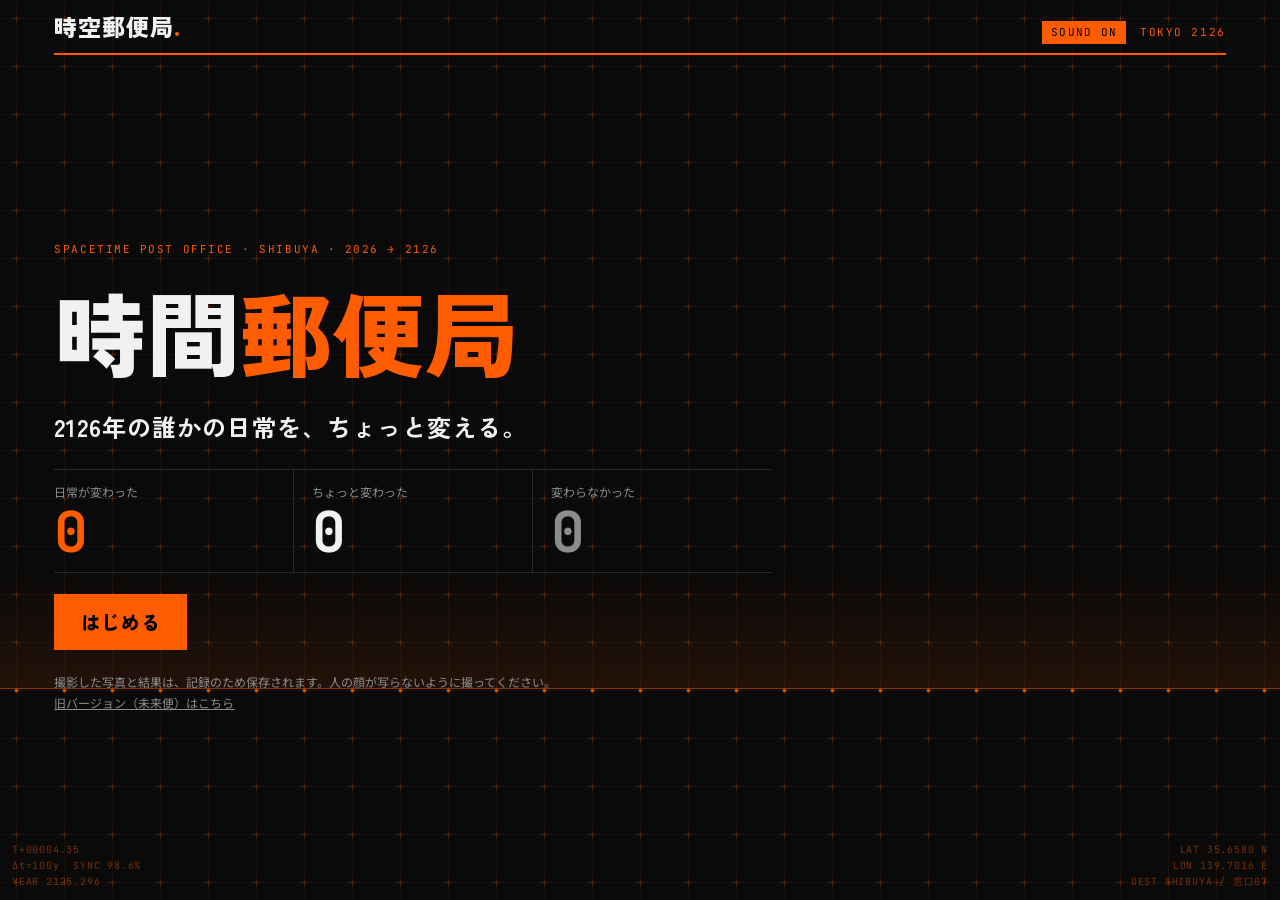
==== commit e2660a6b: "名前を時空郵便局（SPACETIME POST OFFICE）に。デザイン見本：画面の書体を2つ（英数字＝Nidus Sans、日本語＝Zen Kaku Gothic New）にそろえ、手紙は差出人ご" ====
--- a/index.html
+++ b/index.html
@@ -3,7 +3,7 @@
 <head>
 <meta charset="utf-8">
 <meta name="viewport" content="width=device-width,initial-scale=1,viewport-fit=cover">
-<title>時間郵便局</title>
+<title>時空郵便局</title>
 <link rel="preconnect" href="https://fonts.googleapis.com">
 <link rel="stylesheet" href="https://fonts.googleapis.com/css2?family=Zen+Kaku+Gothic+New:wght@700;900&family=Klee+One:wght@600&family=Noto+Sans+JP:wght@400;700&family=JetBrains+Mono:wght@400;700&display=swap">
 <style>
@@ -175,7 +175,7 @@
 .quote.nolabel{font-size:clamp(18px,4.4vw,24px);margin-top:4px}
 .speaker{align-items:flex-start}
 
-/* ===== 時間郵便局 ===== */
+/* ===== 時空郵便局 ===== */
 .title{font-family:var(--f-disp);font-weight:900;font-size:clamp(40px,11vw,84px);line-height:1.15;margin:0;letter-spacing:.01em;text-wrap:balance}
 .title .ch{display:inline-block;opacity:0;transform:translateY(.3em);animation:chin .5s cubic-bezier(.2,1.4,.4,1) forwards}
 @keyframes chin{to{opacity:1;transform:none}}
@@ -587,7 +587,7 @@
 <div class="hud l" id="hudL" aria-hidden="true" data-fx="css"></div><div class="hud r" id="hudR" aria-hidden="true" data-fx="css"></div>
 <div class="static" id="static" aria-hidden="true"></div>
 <div class="wrap">
-  <header><div class="logo" data-fx="css">時間郵便局<em>.</em></div><div class="hr"><button class="snd" id="snd" aria-pressed="false">SOUND OFF</button><div class="lbl" data-fx="text">TOKYO 2126</div></div></header>
+  <header><div class="logo" data-fx="css">時空郵便局<em>.</em></div><div class="hr"><button class="snd" id="snd" aria-pressed="false">SOUND OFF</button><div class="lbl" data-fx="text">TOKYO 2126</div></div></header>
   <main class="card" id="card"></main>
   <div class="idle" id="idle" hidden></div>
   <div class="push" id="push" hidden aria-live="polite"><i></i><span>PUSH TO</span> <b id="pushL">START</b></div>
@@ -803,7 +803,7 @@
   stopCam();document.body.classList.remove("desat");
   const t1="時間",t2="郵便局";
   let k=0;const chars=s=>[...s].map(c=>`<span class="ch" style="animation-delay:${(k++)*80}ms">${esc(c)}</span>`).join("");
-  render(`<div class="lbl fade-in" data-fx="text">TIME POST OFFICE · SHIBUYA · 2026 → 2126</div>
+  render(`<div class="lbl fade-in" data-fx="text">SPACETIME POST OFFICE · SHIBUYA · 2026 → 2126</div>
     <h1 class="title">${chars(t1)}<em>${chars(t2)}</em></h1>
     <p class="subtitle fade-in" style="animation-delay:700ms">2126年の誰かの日常を、ちょっと変える。</p>
     <div class="tally fade-in" style="animation-delay:900ms">
@@ -822,8 +822,8 @@
   setPush("START",pageIntro);
 }
 
-/* 2. minatoの自己紹介：時間郵便局のイラスト（時空の穴から手紙が飛んでくる） */
-const INTRO=["2126年の時間郵便局で働いてる、minato。","ここには、未来で困ってる人から、過去あての手紙が届く。それを2026年のあなたに届けるのが、私の仕事。"];
+/* 2. minatoの自己紹介：時空郵便局のイラスト（時空の穴から手紙が飛んでくる） */
+const INTRO=["2126年の時空郵便局で働いてる、minato。","ここには、未来で困ってる人から、過去あての手紙が届く。それを2026年のあなたに届けるのが、私の仕事。"];
 const UNBOX_LINE="おお！何これ、どう使うんだ？";
 const ENV_G=`<rect x="-24" y="-15" width="48" height="30" rx="3"/><path d="M-24 -15 l24 17 l24 -17"/>`;
 const POST_ART=`<ellipse cx="170" cy="150" rx="124" ry="46"/><ellipse cx="170" cy="150" rx="88" ry="31"><animate attributeName="rx" values="88;104;88" dur="3s" repeatCount="indefinite"/><animate attributeName="ry" values="31;37;31" dur="3s" repeatCount="indefinite"/></ellipse><ellipse cx="170" cy="150" rx="50" ry="17"/>
@@ -882,7 +882,7 @@
 function pageIntro(){
   pickStory();
   INTRO.forEach(l=>VOICE.prepare(l));VOICE.prepare(story.arrive);
-  sayPage({page:"intro",art:svgEl(POST_ART),cap:"LIVE · 2126 · 時間郵便局 渋谷窓口",lines:INTRO,next:pageArrive});
+  sayPage({page:"intro",art:svgEl(POST_ART),cap:"LIVE · 2126 · 時空郵便局 渋谷窓口",lines:INTRO,next:pageArrive});
 }
 
 /* 3. 手紙が届く：依頼主の世界の線画に、封筒が飛んでくる（minatoはまだ開けていないので、封筒でわかることだけ言う） */
@@ -895,7 +895,7 @@
 /* 4. 手紙を読む：便せんに1文ずつ出し、minatoが読み上げる。読み終わったら、minatoがひとこと（手紙にない視点の皮肉） */
 const ENV_SVG=`<svg class="env-svg" viewBox="0 0 300 190" aria-hidden="true"><rect class="e-b" x="4" y="4" width="292" height="182" rx="8"/><path class="e-l" d="M4 4 L150 108 L296 4"/><rect class="e-s" x="236" y="18" width="44" height="54" rx="2"/><circle class="e-p" cx="226" cy="60" r="24"/><path class="e-p" d="M190 52 q10 -6 20 0 t20 0 t20 0 M190 64 q10 -6 20 0 t20 0 t20 0"/></svg>`;
 const REQ_HEAD="お願いがあります。";
-function paperHead(){return `<div class="pp-stamp"><b>2126</b><span>TIME POST</span></div><i class="pp-mark"></i>`}
+function paperHead(){return `<div class="pp-stamp"><b>2126</b><span>SPACETIME POST</span></div><i class="pp-mark"></i>`}
 function pageLetter(){
   SND.mood("base");
   const sent=story.letter.match(/[^。]+。?/g)||[story.letter],GAP=1500,T0=1700;
@@ -1071,7 +1071,7 @@
   const img=scaled(srcCanvas,1024),thumb=square(srcCanvas,360),gthumb=crop32(srcCanvas,450);
   render(`<div class="tx"><canvas id="txc"></canvas>
     <div class="tx-top"><div class="status" id="st">品物を粒子に分解中</div><div class="coord" id="co">YEAR 2026.00</div></div>
-    <div class="tx-arr" id="txa" hidden data-fx="text">ARRIVED · 2126 SHIBUYA TIME POST OFFICE</div>
+    <div class="tx-arr" id="txa" hidden data-fx="text">ARRIVED · 2126 SHIBUYA SPACETIME POST OFFICE</div>
     <div class="tx-min" id="txm" hidden>${FIG("sm")}<div class="bubble" id="txb" hidden><div class="figname">MINATO-2126</div><p class="r-tk" id="txl"></p></div></div></div>`);
   card.dataset.page="warp";FXB.set("warp");
   let alive=true;cleanup.push(()=>alive=false);
@@ -1967,7 +1967,7 @@
   async function showView(){
     if(open)return;open=true;VOICE.stop?.();
     el=document.createElement("div");el.id="archive";
-    el.innerHTML=`<div class="gv-hd"><img class="arc-logo" src="assets/mvmnt-logo.png" alt="MVMNT"><div class="gv-t"><b>時間郵便局 渋谷窓口</b><span>TIME POST OFFICE · SHIBUYA ／ 2026 → 2126 配達の判定</span></div><div class="gv-cnt" id="gvCnt"></div></div>
+    el.innerHTML=`<div class="gv-hd"><img class="arc-logo" src="assets/mvmnt-logo.png" alt="MVMNT"><div class="gv-t"><b>時空郵便局 渋谷窓口</b><span>SPACETIME POST OFFICE · SHIBUYA ／ 2026 → 2126 配達の判定</span></div><div class="gv-cnt" id="gvCnt"></div></div>
       <div class="gv-desk" id="gvDesk"><div class="arc-empty">読み込んでいます…</div></div>`;
     ($("#stage")&&getComputedStyle($("#stage")).display!=="contents"&&!ARCHIVE_ONLY?$("#stage"):document.body).appendChild(el);
     merge(local());drawCounts();
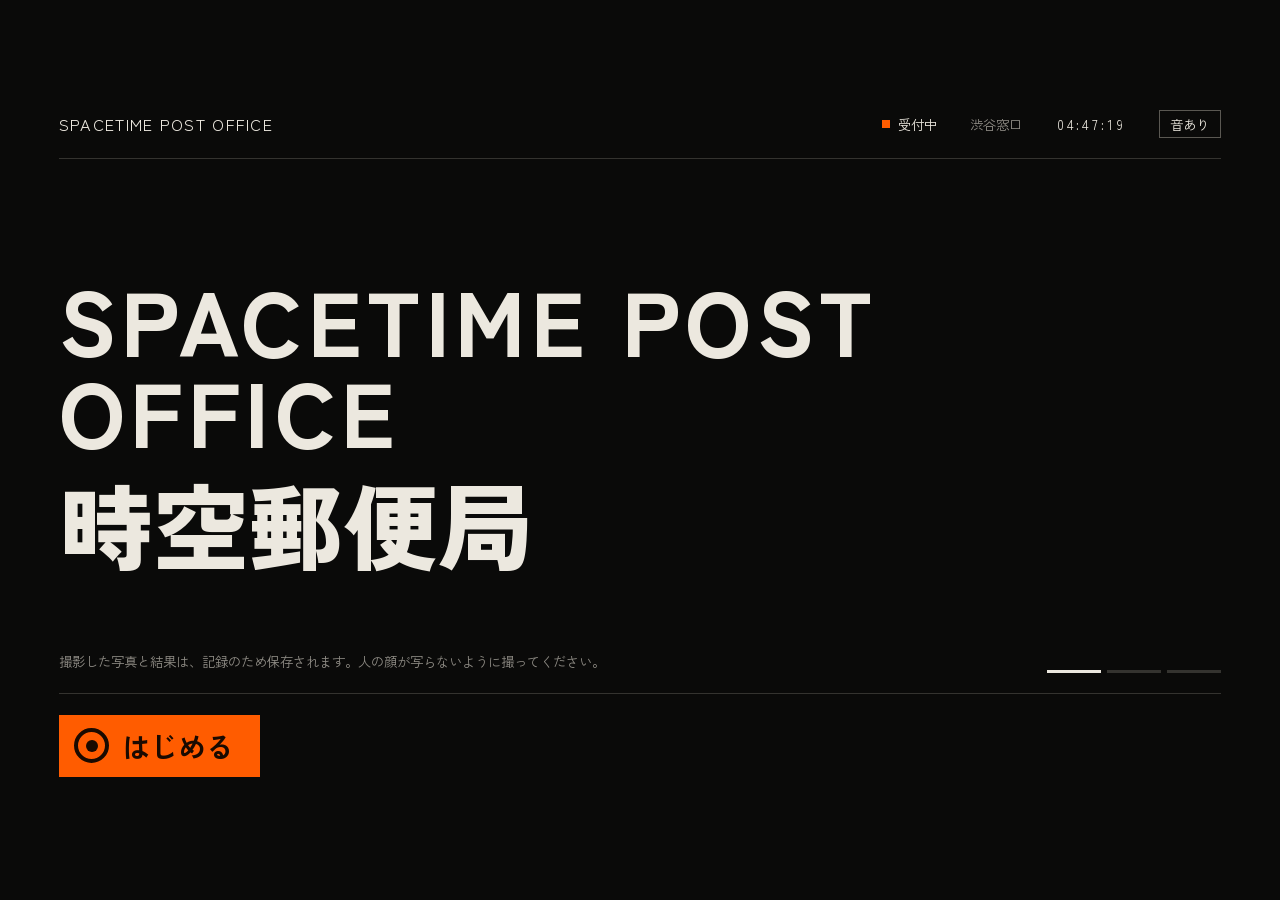
==== commit 7f0ebbed: "時空郵便局を新デザインで作り直し：19画面（1画面に1つのこと）、ファイルを分割 - 画面を19に分け、ボタンを押すのは「はじめる」と「撮影」だけに。ほかは声が終わると自動で進む（声のあいだはボタンを" ====
--- a/index.html
+++ b/index.html
@@ -4,2091 +4,51 @@
 <meta charset="utf-8">
 <meta name="viewport" content="width=device-width,initial-scale=1,viewport-fit=cover">
 <title>時空郵便局</title>
-<link rel="preconnect" href="https://fonts.googleapis.com">
-<link rel="stylesheet" href="https://fonts.googleapis.com/css2?family=Zen+Kaku+Gothic+New:wght@700;900&family=Klee+One:wght@600&family=Noto+Sans+JP:wght@400;700&family=JetBrains+Mono:wght@400;700&display=swap">
-<style>
-/* Layout: 1画面1シーンの紙芝居。黒地＋蛍光オレンジ。上に細いヘッダー、中央に1シーンだけ */
-:root{
-  --bk:#0a0a0a; --line:#2b2b2b;
-  --fg:#f1f1f1; --mute:#8c8c8c; --or:#ff5c00;
-  --f-disp:"Zen Kaku Gothic New","Noto Sans JP",system-ui,sans-serif;
-  --f-body:"Noto Sans JP","Hiragino Sans",system-ui,sans-serif;
-  --f-mono:"JetBrains Mono",ui-monospace,monospace;
-  color-scheme:dark;
-}
-html,body{background:var(--bk);color:var(--fg);height:100%}
-body{font-family:var(--f-body);font-size:15px;line-height:1.75}
-.wrap{max-width:640px;margin:0 auto;min-height:100%;display:flex;flex-direction:column;gap:20px;padding-block:18px 40px;
-  padding-left:max(16px,env(safe-area-inset-left,0px));padding-right:max(16px,env(safe-area-inset-right,0px))}
-.hr{display:flex;gap:14px;align-items:center}
-.snd{font-family:var(--f-mono);font-size:11px;letter-spacing:.12em;color:var(--mute);background:transparent;border:1px solid var(--line);padding:4px 8px;cursor:pointer}
-.snd[aria-pressed="true"]{color:#000;background:var(--or);border-color:var(--or)}
-.snd:focus-visible{outline:2px solid var(--fg);outline-offset:2px}
-header{display:flex;justify-content:space-between;align-items:baseline;border-bottom:2px solid var(--or);padding-bottom:10px}
-.logo{font-family:var(--f-disp);font-weight:900;font-size:26px;line-height:1;letter-spacing:.04em}
-.logo em{font-style:normal;color:var(--or)}
-.lbl{font-family:var(--f-mono);font-size:11px;letter-spacing:.14em;color:var(--or);text-transform:uppercase}
-.mute{color:var(--mute)}
-
-.card{flex:1;display:flex;flex-direction:column;justify-content:center;gap:22px;animation:in .45s ease both}
-@keyframes in{from{opacity:0;transform:translateY(14px)}to{opacity:1;transform:none}}
-@media (prefers-reduced-motion:reduce){.card,.pop{animation:none!important}}
-
-.btn{font-family:var(--f-disp);font-weight:900;font-size:20px;letter-spacing:.04em;border:0;cursor:pointer;padding:16px 28px;background:var(--or);color:#000;display:inline-block;text-align:center}
-.btn:hover{background:#ff7a2e}
-.btn.ghost{background:transparent;color:var(--fg);border:1px solid var(--line);font-family:var(--f-body);font-size:14px;padding:12px 20px}
-.btn.ghost:hover{border-color:var(--or)}
-.btn:focus-visible,.shutter:focus-visible,.li:focus-visible{outline:2px solid var(--fg);outline-offset:3px}
-.row{display:flex;gap:10px;flex-wrap:wrap;align-items:center}
-.center{justify-content:center}
-
-/* 受付 */
-.hero{font-family:var(--f-disp);font-weight:900;font-size:clamp(30px,7vw,48px);line-height:1.4;letter-spacing:.02em;margin:0;text-wrap:balance}
-.hero em{font-style:normal;color:var(--or)}
-.who{display:grid;grid-template-columns:auto 1fr;gap:4px 16px;border-top:1px solid var(--line);border-bottom:1px solid var(--line);padding:12px 0;font-size:14px}
-.who dt{font-family:var(--f-mono);font-size:11px;color:var(--mute);letter-spacing:.1em;padding-top:3px}
-.who dd{margin:0}
-
-/* 撮影・転送 */
-.view{position:relative;width:100%;max-width:100%;aspect-ratio:4/3;background:#000;border:1px solid var(--line);overflow:hidden}
-.view video,.view canvas{position:absolute;inset:0;width:100%;height:100%;object-fit:cover}
-.view .tag{position:absolute;left:10px;top:10px;font-family:var(--f-mono);font-size:11px;color:var(--or);background:#000;padding:2px 6px}
-.shutter{width:72px;height:72px;border-radius:50%;border:3px solid var(--fg);background:var(--or);cursor:pointer}
-input[type=file]{position:absolute;width:1px;height:1px;opacity:0}
-.status{font-family:var(--f-disp);font-weight:900;font-size:22px;color:var(--or)}
-.coord{font-family:var(--f-mono);font-size:12px;color:var(--mute);font-variant-numeric:tabular-nums}
-
-/* 結果カード */
-.dots{display:flex;gap:6px}
-.dots i{width:22px;height:3px;background:var(--line)}
-.dots i.on{background:var(--or)}
-.morph{display:grid;grid-template-columns:1fr auto 1fr;gap:12px;align-items:center}
-.morph .ph{position:relative;aspect-ratio:1;background:var(--or);overflow:hidden}
-.morph .ph canvas,.morph .ph img{width:100%;height:100%;object-fit:cover;display:block;filter:grayscale(1) contrast(1.15);mix-blend-mode:multiply}
-.morph .arrow{font-family:var(--f-mono);color:var(--or);font-size:22px}
-.morph .yr{font-family:var(--f-mono);font-size:12px;margin-top:6px}
-.big{font-family:var(--f-disp);font-weight:900;font-size:clamp(26px,6vw,40px);line-height:1.4;margin:0;text-wrap:balance}
-.lead{font-size:17px;margin:0;max-width:34em}
-.scene{border-left:2px solid var(--line);padding-left:12px}
-.scene p{margin:4px 0 0;font-size:16px;color:var(--mute)}
-.quote{font-family:var(--f-disp);font-weight:700;font-size:clamp(20px,5vw,28px);line-height:1.7;margin:0;text-wrap:pretty}
-.quote::before{content:"minato";display:block;font-family:var(--f-mono);font-size:12px;color:var(--or);letter-spacing:.14em;margin-bottom:6px}
-.punch{display:flex;justify-content:space-between;align-items:center;gap:16px;flex-wrap:wrap;border-top:2px solid var(--or);padding-top:16px}
-.punch q{font-family:var(--f-disp);font-weight:900;font-size:clamp(20px,4.6vw,28px);color:var(--or);quotes:"「" "」";flex:1 1 240px;line-height:1.4}
-.stamp{font-family:var(--f-mono);font-weight:700;font-size:13px;letter-spacing:.12em;border:2px solid var(--or);color:var(--or);padding:6px 12px;white-space:nowrap}
-.pop{animation:pop .4s cubic-bezier(.2,1.5,.4,1) both .5s}
-@keyframes pop{from{opacity:0;transform:scale(1.8) rotate(-6deg)}to{opacity:1;transform:none}}
-
-/* ログ */
-.log{display:flex;flex-direction:column;gap:10px}
-.loglist{display:flex;gap:8px;overflow-x:auto;padding-bottom:4px}
-.li{flex:0 0 84px;background:var(--or);border:0;padding:0;cursor:pointer;aspect-ratio:1}
-.li img{width:100%;height:100%;object-fit:cover;filter:grayscale(1) contrast(1.15);mix-blend-mode:multiply;display:block}
-.err{color:var(--or);font-size:16px}
-.flash{position:fixed;inset:0;background:#fff;pointer-events:none;z-index:50;animation:fl .7s ease-out forwards}
-@keyframes fl{0%{opacity:1}20%{opacity:.9;background:#ff5c00}100%{opacity:0;background:#ff5c00}}
-@media (prefers-reduced-motion:reduce){.flash{display:none}}
-.view.warp{border-color:var(--or);box-shadow:0 0 40px rgba(255,92,0,.35)}
-
-/* 背景：計器の方眼＋走査線 */
-#bg{position:fixed;inset:0;width:100%;height:100%;z-index:0;pointer-events:none}
-.wrap{position:relative;z-index:1}
-.hud{position:fixed;z-index:0;pointer-events:none;font-family:var(--f-mono);font-size:10px;line-height:1.6;letter-spacing:.08em;color:var(--or);opacity:.45;font-variant-numeric:tabular-nums;white-space:pre}
-.hud.l{left:max(12px,env(safe-area-inset-left,0px));bottom:calc(10px + env(safe-area-inset-bottom,0px))}
-.hud.r{right:max(12px,env(safe-area-inset-right,0px));bottom:calc(10px + env(safe-area-inset-bottom,0px));text-align:right}
-@media (max-width:520px){.hud.r{display:none}}
-
-/* 通信不安定のグリッチ */
-.gl{animation:glt .38s steps(1) both}
-@keyframes glt{
-  0%{transform:translate(0);text-shadow:none;clip-path:none}
-  15%{transform:translate(-3px,0);text-shadow:2px 0 rgba(255,40,0,.85),-2px 0 rgba(0,229,255,.7);clip-path:inset(10% 0 55% 0)}
-  30%{transform:translate(4px,1px);text-shadow:-3px 0 rgba(255,40,0,.85),3px 0 rgba(0,229,255,.7);clip-path:inset(48% 0 12% 0)}
-  45%{transform:translate(-1px,0);clip-path:none;opacity:.55}
-  60%{transform:translate(2px,-1px);text-shadow:1px 0 rgba(255,40,0,.85),-1px 0 rgba(0,229,255,.7);clip-path:inset(0 0 70% 0);opacity:1}
-  80%{transform:translate(0);clip-path:inset(30% 0 30% 0)}
-  100%{transform:none;text-shadow:none;clip-path:none;opacity:1}
-}
-.wrap.pg{animation:pg .32s steps(1) both}
-@keyframes pg{0%{transform:none}20%{transform:translate(-6px,0) skewX(-2deg)}40%{transform:translate(5px,2px);filter:contrast(1.4)}60%{transform:translate(-2px,-1px);opacity:.8}80%{transform:translate(3px,0)}100%{transform:none;filter:none;opacity:1}}
-.static{position:fixed;inset:0;z-index:40;pointer-events:none;opacity:0;
-  background:repeating-linear-gradient(0deg,rgba(255,92,0,.10) 0 1px,transparent 1px 3px),repeating-linear-gradient(0deg,transparent 0 37%,rgba(241,241,241,.08) 37% 39%,transparent 39% 71%,rgba(255,92,0,.12) 71% 72%,transparent 72%)}
-.static.on{animation:st .3s steps(3) both}
-@keyframes st{0%{opacity:1;background-position:0 0}33%{opacity:.7;background-position:0 23px}66%{opacity:1;background-position:0 -41px}100%{opacity:0}}
-@media (prefers-reduced-motion:reduce){.gl,.wrap.pg,.static.on{animation:none}}
-
-/* minato（粒子の人影） */
-.intro{display:grid;grid-template-columns:minmax(0,260px) 1fr;gap:28px;align-items:center}
-.introtext{display:flex;flex-direction:column;gap:18px;min-width:0}
-.intro .hero{font-size:clamp(26px,4vw,36px)}
-@media (max-width:560px){.intro{grid-template-columns:1fr;gap:16px}.intro .fig{max-width:200px}}
-.fig{position:relative;width:100%;max-width:100%;aspect-ratio:3/4;background:#000}
-.fig canvas{position:absolute;inset:0;width:100%;height:100%;display:block}
-.fig i{position:absolute;width:16px;height:16px;border:1px solid var(--or);opacity:.7}
-.fig .c1{top:0;left:0;border-right:0;border-bottom:0}.fig .c2{top:0;right:0;border-left:0;border-bottom:0}
-.fig .c3{bottom:22px;left:0;border-right:0;border-top:0}.fig .c4{bottom:22px;right:0;border-left:0;border-top:0}
-.figid{position:absolute;left:0;right:0;bottom:0;text-align:center;font-family:var(--f-mono);font-size:10px;letter-spacing:.2em;color:var(--mute)}
-.fig.sm{width:84px;flex:0 0 84px}
-.fig.sm .c3,.fig.sm .c4{bottom:0}
-.speaker{display:flex;gap:14px;align-items:center}
-.figname{font-family:var(--f-mono);font-size:13px;letter-spacing:.18em;color:var(--fg);margin-top:2px}
-
-/* 未来救済モード */
-a.btn{text-decoration:none}
-.lbl.alert{color:var(--or);animation:blink 1.6s steps(2) infinite}
-@keyframes blink{50%{opacity:.35}}
-.story{font-size:14px;line-height:1.85;margin:0;color:var(--fg);max-width:34em}
-.meter{border:1px solid var(--line);padding:12px 14px;display:flex;flex-direction:column;gap:8px}
-.mhd{display:flex;justify-content:space-between;align-items:baseline}
-.mhd b{font-family:var(--f-mono);font-size:22px;color:var(--or);font-variant-numeric:tabular-nums}
-.bar{height:6px;background:var(--line);position:relative;overflow:hidden}
-.bar i{position:absolute;left:0;top:0;bottom:0;background:var(--or);box-shadow:0 0 12px var(--or)}
-.msub{font-size:12px}
-.regain{display:flex;flex-direction:column;gap:2px}
-.regainv{font-family:var(--f-disp);font-weight:900;font-size:clamp(24px,5.5vw,36px);color:var(--or);line-height:1.35}
-@media (prefers-reduced-motion:reduce){.lbl.alert{animation:none}}
-
-/* ステップ表示 */
-.steps{list-style:none;margin:0;padding:0;display:grid;grid-template-columns:repeat(5,1fr);gap:4px}
-.steps li{display:flex;flex-direction:column;gap:2px;border-top:3px solid var(--line);padding-top:6px;min-width:0}
-.steps b{font-family:var(--f-mono);font-size:11px;color:var(--mute)}
-.steps span{font-size:11px;color:var(--mute);white-space:nowrap;overflow:hidden;text-overflow:ellipsis}
-.steps li.done{border-color:var(--or-dim,#7a2c00)}
-.steps li.done b,.steps li.done span{color:var(--fg)}
-.steps li.now{border-color:var(--or)}
-.steps li.now b,.steps li.now span{color:var(--or);font-weight:700}
-@media (max-width:420px){.steps span{font-size:10px}}
-.or{font-style:normal;color:var(--or)}
-.hints{display:flex;flex-direction:column;gap:8px}
-.chips{display:flex;flex-wrap:wrap;gap:6px}
-.chips span{border:1px solid var(--line);padding:4px 10px;font-size:13px}
-.judge{display:flex;flex-direction:column;gap:2px;border-left:3px solid var(--or);padding-left:12px}
-.judge.ng{border-color:var(--mute)}.judge.ng .lbl{color:var(--mute)}
-.result{border:2px solid var(--or);padding:14px 16px;display:grid;grid-template-columns:1fr auto;align-items:end;gap:2px 12px}
-.result .lbl{grid-column:1/-1}
-.rbig{font-family:var(--f-disp);font-weight:900;font-size:clamp(34px,8vw,54px);line-height:1.1;color:var(--or)}
-.rpt{font-family:var(--f-mono);font-weight:700;font-size:16px;color:var(--or)}
-.result.mid{border-color:var(--fg)}.result.mid .rbig{color:var(--fg)}
-.result.lose{border-color:var(--line)}.result.lose .rbig,.result.lose .rpt,.result.lose .lbl{color:var(--mute)}
-.result.win{animation:pop .45s cubic-bezier(.2,1.5,.4,1) both .15s}
-.quote.nolabel::before{display:none}
-.quote.nolabel{font-size:clamp(18px,4.4vw,24px);margin-top:4px}
-.speaker{align-items:flex-start}
-
-/* ===== 時空郵便局 ===== */
-.title{font-family:var(--f-disp);font-weight:900;font-size:clamp(40px,11vw,84px);line-height:1.15;margin:0;letter-spacing:.01em;text-wrap:balance}
-.title .ch{display:inline-block;opacity:0;transform:translateY(.3em);animation:chin .5s cubic-bezier(.2,1.4,.4,1) forwards}
-@keyframes chin{to{opacity:1;transform:none}}
-.title em{font-style:normal;color:var(--or)}
-.tally{display:grid;grid-template-columns:1fr 1fr 1fr;border-top:1px solid var(--line);border-bottom:1px solid var(--line)}
-.tally div{padding:14px 0;display:flex;flex-direction:column;gap:2px}
-.tally div+div{border-left:1px solid var(--line);padding-left:16px}
-.tally b{font-family:var(--f-mono);font-size:clamp(30px,7vw,44px);line-height:1;font-variant-numeric:tabular-nums}
-.tally .sv b{color:var(--or)}
-.tally .pt b{color:var(--fg)}
-.tally .ls b{color:var(--mute)}
-.subtitle{margin:0;font-family:var(--f-disp);font-weight:700;font-size:clamp(16px,calc(var(--u)*1.9),40px);letter-spacing:.04em}
-.tally span{font-size:12px;color:var(--mute)}
-.fade-in{opacity:0;animation:fin .6s ease forwards}
-@keyframes fin{to{opacity:1}}
-.figid{white-space:nowrap;overflow:hidden;text-overflow:ellipsis}
-@media (max-width:560px){.figid{font-size:9px;letter-spacing:.1em}}
-.say{display:grid;grid-template-columns:minmax(0,220px) 1fr;gap:24px;align-items:center}
-@media (max-width:560px){.say{grid-template-columns:1fr;gap:14px}.say .fig{max-width:170px}}
-.line{font-family:var(--f-disp);font-weight:700;font-size:clamp(20px,4.6vw,28px);line-height:1.7;margin:0;min-height:5em}
-.line .cur{display:inline-block;width:.5em;height:1em;background:var(--or);vertical-align:-.12em;margin-left:2px;animation:blink 1s steps(2) infinite}
-@keyframes blink{50%{opacity:0}}
-.mission{display:flex;flex-direction:column;gap:18px}
-.mission p{margin:0;font-family:var(--f-disp);font-weight:900;font-size:clamp(24px,6vw,40px);line-height:1.45;text-wrap:balance}
-.mission p.sub{font-size:clamp(18px,4.4vw,26px);color:var(--or)}
-.hidden-until{visibility:hidden}
-
-/* カメラHUD */
-.hud-cam{position:relative;width:100%;max-width:100%;aspect-ratio:4/3;background:#000;overflow:hidden;border:1px solid var(--or-line,rgba(255,92,0,.35))}
-.hud-cam video{position:absolute;inset:0;width:100%;height:100%;object-fit:cover;filter:contrast(1.05) saturate(.9)}
-.hud-cam .tint{position:absolute;inset:0;background:repeating-linear-gradient(0deg,rgba(0,0,0,.18) 0 1px,transparent 1px 3px),radial-gradient(ellipse at center,transparent 55%,rgba(0,0,0,.6));pointer-events:none}
-.hud-cam .br{position:absolute;width:34px;height:34px;border:2px solid var(--or)}
-.hud-cam .b1{top:12px;left:12px;border-right:0;border-bottom:0}.hud-cam .b2{top:12px;right:12px;border-left:0;border-bottom:0}
-.hud-cam .b3{bottom:12px;left:12px;border-right:0;border-top:0}.hud-cam .b4{bottom:12px;right:12px;border-left:0;border-top:0}
-.reticle{position:absolute;left:50%;top:50%;width:34%;aspect-ratio:1;transform:translate(-50%,-50%);border:1px solid rgba(255,92,0,.7);border-radius:50%}
-.reticle::before,.reticle::after{content:"";position:absolute;background:var(--or)}
-.reticle::before{left:50%;top:-12px;bottom:-12px;width:1px}
-.reticle::after{top:50%;left:-12px;right:-12px;height:1px}
-.reticle i{position:absolute;inset:14%;border:1px dashed rgba(255,92,0,.45);border-radius:50%;animation:spin 9s linear infinite}
-@keyframes spin{to{transform:rotate(360deg)}}
-.scan{position:absolute;left:0;right:0;height:2px;background:var(--or);box-shadow:0 0 14px var(--or);opacity:.7;animation:scan 2.6s ease-in-out infinite alternate}
-@keyframes scan{from{top:8%}to{top:92%}}
-.hud-txt{position:absolute;font-family:var(--f-mono);font-size:11px;letter-spacing:.1em;color:var(--or);text-shadow:0 0 6px rgba(0,0,0,.9);font-variant-numeric:tabular-nums;white-space:pre}
-.ht1{top:16px;left:56px}.ht2{top:16px;right:56px;text-align:right}.ht3{bottom:16px;left:56px}.ht4{bottom:16px;right:56px;text-align:right}
-.blinkr{animation:blink 1s steps(2) infinite}
-@media (max-width:560px){.hud-txt{font-size:10px}.ht2{top:32px;right:auto;left:56px;text-align:left}.ht4{bottom:32px;right:auto;left:56px;text-align:left}}
-.nocam{position:absolute;inset:0;display:flex;flex-direction:column;align-items:center;justify-content:center;gap:10px;text-align:center;padding:0 20%;color:var(--mute);font-size:13px}
-.shootrow{display:flex;justify-content:center;align-items:center;gap:18px}
-.shoot{position:relative;width:84px;height:84px;border-radius:50%;border:0;background:transparent;cursor:pointer;padding:0}
-.shoot::before{content:"";position:absolute;inset:0;border-radius:50%;border:2px solid var(--or);animation:spin 6s linear infinite;border-style:dashed}
-.shoot::after{content:"";position:absolute;inset:12px;border-radius:50%;background:var(--or);box-shadow:0 0 24px rgba(255,92,0,.6)}
-.shoot:focus-visible{outline:2px solid var(--fg);outline-offset:4px}
-.shootlbl{font-family:var(--f-mono);font-size:11px;letter-spacing:.14em;color:var(--or)}
-
-/* 結果 */
-.verdict{font-family:var(--f-disp);font-weight:900;font-size:clamp(30px,7.5vw,54px);line-height:1.3;margin:0;text-wrap:balance}
-.verdict.saved{color:var(--or);text-shadow:0 0 24px rgba(255,92,0,.45)}
-.verdict.partial{color:var(--fg)}
-.verdict.lost{color:var(--mute)}
-.vlbl{font-family:var(--f-mono);font-size:12px;letter-spacing:.2em}
-.sent{display:grid;grid-template-columns:72px 1fr;gap:12px;align-items:center;border-top:1px solid var(--line);padding-top:14px}
-.sent .ph{aspect-ratio:1;background:var(--or)}
-.sent .ph img{width:100%;height:100%;object-fit:cover;filter:grayscale(1) contrast(1.15);mix-blend-mode:multiply;display:block}
-.sent b{font-size:17px}
-.change p{margin:4px 0 0;font-size:17px;line-height:1.8}
-.talk{display:grid;grid-template-columns:84px 1fr;gap:14px;align-items:start}
-.talk .quote::before{display:none}
-.talk .quote{font-size:clamp(18px,4.4vw,24px)}
-body.desat .wrap,body.desat #bg,body.desat .hud{filter:grayscale(1) brightness(.75);transition:filter 7s ease}
-.wrap,#bg,.hud{transition:filter 1s ease}
-
-.qwrap{display:flex;flex-direction:column;gap:14px;border-left:3px solid var(--or);padding-left:16px}
-.qlbl{font-family:var(--f-mono);font-size:12px;letter-spacing:.2em;color:var(--or)}
-.qtext{margin:0;font-family:var(--f-disp);font-weight:900;font-size:clamp(24px,6vw,40px);line-height:1.5;text-wrap:balance}
-.qhint{margin:0;font-size:15px;color:var(--mute)}
-.camq{display:flex;gap:10px;align-items:baseline}
-.camq .lbl{white-space:nowrap;flex-shrink:0}
-.camq p{margin:0;font-weight:700;font-size:15px;line-height:1.6}
-
-/* ===== 16:9モニター向けサイズ調整 =====
-   --u は 1920×1080 で約19px。画面の幅と高さの小さい方に合わせて全体が伸び縮みする */
-:root{--u:min(1vw,1.78vh)}
-html,body{height:100%}
-body{font-size:clamp(15px,calc(var(--u)*1.05),22px)}
-.wrap{max-width:min(94vw,168vh);height:100vh;height:100dvh;min-height:0;gap:calc(var(--u)*1.4);padding-block:calc(var(--u)*1.2) calc(var(--u)*1.6);overflow:hidden}
-header{padding-bottom:calc(var(--u)*.7)}
-.logo{font-size:clamp(22px,calc(var(--u)*1.8),40px)}
-.lbl{font-size:clamp(11px,calc(var(--u)*.72),16px)}
-.snd{font-size:clamp(11px,calc(var(--u)*.68),15px);padding:.35em .7em}
-.hud{font-size:clamp(10px,calc(var(--u)*.62),14px)}
-.card{min-height:0;gap:calc(var(--u)*1.6)}
-.btn{font-size:clamp(18px,calc(var(--u)*1.5),34px);padding:.75em 1.4em}
-.btn.ghost{font-size:clamp(14px,calc(var(--u)*1.05),22px);padding:.85em 1.3em}
-.row{gap:calc(var(--u)*.9)}
-.mute[style*="font-size:12px"]{font-size:clamp(12px,calc(var(--u)*.72),16px)!important}
-
-/* タイトル */
-.title{font-size:clamp(40px,calc(var(--u)*7.2),150px)}
-.tally{max-width:calc(var(--u)*56)}
-.tally div{padding:calc(var(--u)*.9) 0}
-.tally div+div{padding-left:calc(var(--u)*1.4)}
-.tally b{font-size:clamp(30px,calc(var(--u)*4.4),90px)}
-.tally span{font-size:clamp(12px,calc(var(--u)*.85),18px)}
-
-/* 語り */
-.say{grid-template-columns:auto minmax(0,1fr);gap:calc(var(--u)*3)}
-.say .fig{height:min(64vh,calc(var(--u)*36));width:auto;aspect-ratio:3/4}
-.saytext{min-width:0;display:flex;flex-direction:column;gap:calc(var(--u)*1.4)}
-.line{font-size:clamp(20px,calc(var(--u)*2.3),48px);min-height:6.5em}
-.line .intro-l{display:block;color:var(--or);margin-bottom:.4em}
-.figid{font-size:clamp(9px,calc(var(--u)*.6),13px)}
-
-/* ミッション・リクエスト */
-.mission{gap:calc(var(--u)*1.6)}
-.mission p{font-size:clamp(24px,calc(var(--u)*3.6),76px)}
-.mission p.sub{font-size:clamp(18px,calc(var(--u)*2.2),46px)}
-.qwrap{gap:calc(var(--u)*1.2);padding-left:calc(var(--u)*1.4)}
-.qlbl{font-size:clamp(12px,calc(var(--u)*.9),20px)}
-.qtext{font-size:clamp(24px,calc(var(--u)*3.6),76px);max-width:22em}
-.qhint{font-size:clamp(15px,calc(var(--u)*1.25),26px)}
-
-/* カメラ：左にカメラ、右にリクエストとボタン */
-.camgrid{display:grid;grid-template-columns:auto minmax(0,1fr);gap:calc(var(--u)*3);align-items:center}
-.camgrid .hud-cam{height:min(74vh,calc(var(--u)*46));width:auto;aspect-ratio:4/3}
-.camside{display:flex;flex-direction:column;gap:calc(var(--u)*1.6);min-width:0}
-.camq{flex-direction:column;gap:calc(var(--u)*.6)}
-.camq p{font-family:var(--f-disp);font-weight:900;font-size:clamp(18px,calc(var(--u)*2.3),48px);line-height:1.5}
-.camhint{margin:0;color:var(--mute);font-size:clamp(14px,calc(var(--u)*1.1),24px)}
-.shootbox{display:flex;align-items:center;gap:calc(var(--u)*1.2)}
-.shoot{width:clamp(72px,calc(var(--u)*7),150px);height:clamp(72px,calc(var(--u)*7),150px)}
-.shoot::after{inset:14%}
-.shootlbl{font-size:clamp(11px,calc(var(--u)*.85),18px)}
-.hud-txt{font-size:clamp(10px,calc(var(--u)*.75),16px)}
-.hud-cam .br{width:calc(var(--u)*2.4);height:calc(var(--u)*2.4)}
-.nocam{font-size:clamp(13px,calc(var(--u)*1),22px)}
-
-/* 転送 */
-.warpbox{display:grid;grid-template-columns:auto minmax(0,1fr);gap:calc(var(--u)*3);align-items:center}
-.warpbox .view{height:min(70vh,calc(var(--u)*44));width:auto;aspect-ratio:4/3}
-.warpinfo{display:flex;flex-direction:column;gap:calc(var(--u)*1.2);min-width:0}
-.status{font-size:clamp(20px,calc(var(--u)*2.4),50px)}
-.coord{font-size:clamp(12px,calc(var(--u)*1),22px)}
-.mline{border-left:3px solid var(--or);padding-left:calc(var(--u)*1.2);display:flex;flex-direction:column;gap:.3em}
-.mline p{margin:0;font-family:var(--f-disp);font-weight:700;font-size:clamp(18px,calc(var(--u)*2),42px);line-height:1.5}
-.mline.pop-in{animation:fin .4s ease both}
-
-/* 結果：左に判定と送った物、右に本文 */
-.resgrid{display:grid;grid-template-columns:minmax(0,.9fr) minmax(0,1.1fr);gap:calc(var(--u)*3.4);align-items:center}
-.resl,.resr{display:flex;flex-direction:column;gap:calc(var(--u)*1.3);min-width:0}
-.vlbl{font-size:clamp(12px,calc(var(--u)*.9),20px)}
-.verdict{font-size:clamp(30px,calc(var(--u)*4.4),92px)}
-.sent{grid-template-columns:clamp(72px,calc(var(--u)*13),260px) 1fr;gap:calc(var(--u)*1.2);padding-top:calc(var(--u)*1.2)}
-.sent b{font-size:clamp(17px,calc(var(--u)*1.7),36px)}
-.sentsub{font-size:clamp(13px,calc(var(--u)*.95),20px)}
-.change p{font-size:clamp(16px,calc(var(--u)*1.25),26px);margin:.2em 0 .5em;line-height:1.65}
-.change p.req{font-size:clamp(14px,calc(var(--u)*1.05),22px)}
-.talk{grid-template-columns:clamp(84px,calc(var(--u)*7.5),160px) 1fr;gap:calc(var(--u)*1.2)}
-.fig.sm{width:100%;flex:none}
-.talk .quote{font-size:clamp(18px,calc(var(--u)*1.75),36px);line-height:1.6}
-.figname{font-size:clamp(12px,calc(var(--u)*.8),18px)}
-.punch{padding-top:calc(var(--u)*1)}
-.punch q{font-size:clamp(20px,calc(var(--u)*2),42px)}
-.err{font-size:clamp(16px,calc(var(--u)*1.4),30px)}
-
-/* スマホ・縦長の画面：1列に並べ、縦スクロールを許す */
-@media (max-width:820px),(max-aspect-ratio:1/1){
-  :root{--u:min(1.6vw,1.2vh)}
-  .wrap{height:auto;min-height:100%;overflow:visible}
-  .say,.camgrid,.warpbox,.resgrid{grid-template-columns:1fr}
-  .say .fig{height:auto;width:min(170px,45vw)}
-  .camgrid .hud-cam,.warpbox .view{height:auto;width:100%}
-  .line{min-height:0}
-  .resgrid{align-items:start}
-}
-
-/* 結果画面（物語の順：困りごと→送った物→起きたこと→minato→判定） */
-.res2{display:grid;grid-template-columns:minmax(0,.8fr) minmax(0,1.2fr);gap:calc(var(--u)*3.4);align-items:center}
-.res2 .resl,.res2 .resr{display:flex;flex-direction:column;gap:calc(var(--u)*1.5);min-width:0}
-.r-need{display:flex;flex-direction:column;gap:calc(var(--u)*.5)}
-.r-sit{margin:0;color:var(--mute);font-size:clamp(14px,calc(var(--u)*1.05),22px);line-height:1.6}
-.r-req{margin:0;font-family:var(--f-disp);font-weight:900;font-size:clamp(18px,calc(var(--u)*1.9),40px);line-height:1.5;text-wrap:balance}
-.r-sent{display:grid;grid-template-columns:clamp(56px,calc(var(--u)*7),140px) 1fr;gap:calc(var(--u)*1);align-items:center;border-top:1px solid var(--line);padding-top:calc(var(--u)*1.2)}
-.r-sent .ph{aspect-ratio:1;background:var(--or)}
-.r-sent .ph img{width:100%;height:100%;object-fit:cover;filter:grayscale(1) contrast(1.15);mix-blend-mode:multiply;display:block}
-.r-sent b{font-size:clamp(15px,calc(var(--u)*1.2),26px)}
-.r-hap p{margin:.2em 0 0;font-family:var(--f-disp);font-weight:700;font-size:clamp(20px,calc(var(--u)*2.2),46px);line-height:1.55;text-wrap:pretty}
-.r-talk{display:grid;grid-template-columns:clamp(64px,calc(var(--u)*6),130px) 1fr;gap:calc(var(--u)*1.2);align-items:start}
-.bubble{position:relative;border:2px solid var(--or);background:rgba(255,92,0,.07);padding:calc(var(--u)*.9) calc(var(--u)*1.2);display:flex;flex-direction:column;gap:.35em;min-width:0}
-.bubble::before{content:"";position:absolute;left:calc(var(--u)*-1);top:calc(var(--u)*1.6);border:calc(var(--u)*.5) solid transparent;border-right-color:var(--or);border-left:0}
-.r-tk{margin:0;font-family:var(--f-disp);font-weight:700;font-size:clamp(17px,calc(var(--u)*1.6),34px);line-height:1.55;color:var(--fg)}
-.bubble q{font-family:var(--f-disp);font-weight:900;font-size:clamp(17px,calc(var(--u)*1.6),34px);color:var(--or);quotes:"「" "」"}
-.r-ver{border-top:2px solid var(--line);padding-top:calc(var(--u)*1)}
-.r-ver.saved{border-color:var(--or)}
-.r-ver .vlbl{color:var(--mute)}.r-ver.saved .vlbl{color:var(--or)}
-.r-ver .verdict{font-size:clamp(30px,calc(var(--u)*4),84px);line-height:1.25}
-@media (max-width:820px),(max-aspect-ratio:1/1){.res2{grid-template-columns:1fr;align-items:start}}
-
-/* ===== 展示：PUSH案内・確認画面・スタッフパネル ===== */
-.push{display:none}
-body.exhibit .push:not([hidden]){cursor:pointer;display:flex;align-items:center;gap:.6em;position:fixed;left:50%;bottom:calc(var(--u)*1.6 + env(safe-area-inset-bottom,0px));transform:translateX(-50%);z-index:30;
-  font-family:var(--f-mono);font-weight:700;letter-spacing:.2em;font-size:clamp(14px,calc(var(--u)*1.25),28px);color:#000;background:var(--or);padding:.55em 1.2em;box-shadow:0 0 28px rgba(255,92,0,.55);animation:pushPulse 1.6s ease-in-out infinite}
-.push i{width:.8em;height:.8em;border-radius:50%;background:#000;animation:blink 1s steps(2) infinite}
-.push.hit{transform:translateX(-50%) scale(.94)}
-@keyframes pushPulse{50%{box-shadow:0 0 6px rgba(255,92,0,.3)}}
-body.exhibit .shootbox,body.exhibit .card .btn:not(.ghost){display:none}
-body.exhibit .row:has(> .btn.ghost){opacity:.55}
-body.exhibit .card{padding-bottom:calc(var(--u)*4)}
-.hud-cam.conf img{position:absolute;inset:0;width:100%;height:100%;object-fit:contain;background:#000}
-#staff{position:fixed;inset:0;z-index:100;background:rgba(0,0,0,.82);display:flex;align-items:center;justify-content:center;font-family:var(--f-body);font-size:14px}
-#staff[hidden]{display:none}
-.sp-box{background:#111;border:1px solid var(--or);width:min(720px,94vw);max-height:92vh;overflow:auto;padding:18px 20px;display:flex;flex-direction:column;gap:14px}
-.sp-hd{display:flex;justify-content:space-between;align-items:center}.sp-hd b{font-family:var(--f-mono);color:var(--or);letter-spacing:.2em}
-#staff h3{margin:0 0 6px;font-size:13px;color:var(--or);font-family:var(--f-mono);letter-spacing:.1em}
-#staff section{border-top:1px solid var(--line);padding-top:10px}
-.sp-row{display:flex;gap:8px;flex-wrap:wrap;align-items:center}
-#staff button,#staff select{font:inherit;background:#000;color:var(--fg);border:1px solid var(--line);padding:6px 10px;cursor:pointer;max-width:100%}
-#staff button:hover{border-color:var(--or)}#staff button.warn{border-color:var(--or);color:var(--or)}
-#spV{width:240px;max-width:100%;aspect-ratio:4/3;background:#000;margin-top:8px;object-fit:cover}
-.sp-st{color:var(--mute);font-size:12px;margin-top:4px}
-
-/* ===== 演出ありモード：画面を中央に縮め、外周を演出に使う ===== */
-#stage{display:contents}
-#fxb{position:fixed;inset:0;width:100%;height:100%;z-index:0;pointer-events:none;background:#000}
-body.fxmode{background:#000;overflow:hidden}
-body.fxmode #stage{display:block;position:fixed;inset:0;z-index:1;transform:scale(var(--fxs,.9));transform-origin:center;background:var(--bk);overflow:hidden}
-
-.idle{position:fixed;left:50%;transform:translateX(-50%);bottom:calc(var(--u)*5.2 + env(safe-area-inset-bottom,0px));z-index:30;font-family:var(--f-mono);font-size:clamp(12px,calc(var(--u)*.85),18px);letter-spacing:.08em;color:var(--mute);background:rgba(0,0,0,.7);padding:.3em .9em;white-space:nowrap}
-
-/* ===== 線画・中央レイアウト・転送シーン・想像図 ===== */
-.card{position:relative}
-.art{width:100%;height:100%;display:block}
-.art *{fill:none;stroke:var(--or);stroke-width:2;stroke-linecap:round;stroke-linejoin:round;vector-effect:non-scaling-stroke}
-.art.dim{opacity:.25}
-.artimg{width:100%;height:100%;object-fit:cover;display:block}
-@keyframes draw{to{stroke-dashoffset:0}}
-.story2{display:grid;grid-template-columns:minmax(0,1.25fr) minmax(0,1fr);gap:calc(var(--u)*3);align-items:center}
-.artframe{position:relative;aspect-ratio:4/3;max-height:72vh;border:1px solid rgba(255,92,0,.45);background:#000;overflow:hidden}
-.artcap{position:absolute;left:0;top:0;background:#000;color:var(--or);font-family:var(--f-mono);font-size:clamp(10px,calc(var(--u)*.7),15px);letter-spacing:.14em;padding:.3em .7em}
-.spk{display:grid;grid-template-columns:clamp(64px,calc(var(--u)*6),130px) 1fr;gap:calc(var(--u)*1);align-items:center}
-.story2 .line{font-size:clamp(18px,calc(var(--u)*1.9),40px);min-height:7.5em}
-.center{display:flex;flex-direction:column;align-items:center;text-align:center;gap:calc(var(--u)*1.6);position:relative;z-index:1}
-.center .mission{align-items:center}
-.center .qtext{max-width:18em;font-size:clamp(26px,calc(var(--u)*4.2),88px)}
-.center .mission p{font-size:clamp(26px,calc(var(--u)*4.2),88px)}
-.center .mission p.sub{font-size:clamp(18px,calc(var(--u)*2.4),50px)}
-.artbg{position:absolute;inset:0;opacity:.13;pointer-events:none;display:flex;align-items:center;justify-content:center}
-.artbg .art,.artbg .artimg{width:auto;height:100%;max-width:100%}
-.tx{position:relative;width:100%;height:min(78vh,calc(var(--u)*46));background:#000;border:1px solid rgba(255,92,0,.35);overflow:hidden}
-.tx canvas{position:absolute;inset:0;width:100%;height:100%;display:block}
-.tx-top{position:absolute;left:calc(var(--u)*1.4);top:calc(var(--u)*1.1);display:flex;flex-direction:column;gap:.2em}
-.tx-arr{position:absolute;right:calc(var(--u)*1.4);top:calc(var(--u)*1.3);font-family:var(--f-mono);color:var(--or);letter-spacing:.14em;font-size:clamp(10px,calc(var(--u)*.8),17px)}
-.tx-min{position:absolute;left:calc(var(--u)*1.6);bottom:calc(var(--u)*1.6);display:grid;grid-template-columns:clamp(80px,calc(var(--u)*9),190px) minmax(0,auto);gap:calc(var(--u)*1.2);align-items:center;max-width:40%;animation:fin .6s ease both}
-.tx-min .bubble{animation:fin .35s ease both}
-.tx-min .r-tk{font-size:clamp(18px,calc(var(--u)*1.9),40px)}
-.illust{position:relative;aspect-ratio:4/3;max-height:46vh;border:1px solid rgba(255,92,0,.45);background:#000;overflow:hidden}
-.illust img.gen{position:absolute;inset:0;width:100%;height:100%;object-fit:cover;animation:genIn 1.6s ease both}
-@keyframes genIn{from{opacity:0;filter:blur(8px) brightness(2)}to{opacity:1;filter:none}}
-.illcap{position:absolute;left:0;top:0;z-index:1;background:#000;color:var(--or);font-family:var(--f-mono);font-size:clamp(10px,calc(var(--u)*.62),14px);letter-spacing:.08em;padding:.3em .7em}
-.illust .r-sent{position:absolute;left:0;bottom:0;z-index:1;background:rgba(0,0,0,.82);border:0;border-top:1px solid var(--line);border-right:1px solid var(--line);padding:calc(var(--u)*.5) calc(var(--u)*.8) calc(var(--u)*.5) calc(var(--u)*.5);grid-template-columns:clamp(40px,calc(var(--u)*3.6),76px) auto}
-.illust .r-sent b{font-size:clamp(13px,calc(var(--u)*1),22px)}
-.res2 .resl{gap:calc(var(--u)*1.1)}
-.res2 .r-req{font-size:clamp(16px,calc(var(--u)*1.5),32px)}
-#staff input[type=range]{vertical-align:middle;width:140px}
-@media (max-width:820px),(max-aspect-ratio:1/1){.story2{grid-template-columns:1fr}.tx{height:auto;aspect-ratio:3/4}.tx-min{max-width:90%}.illust{max-height:none}}
-
-
-/* ===== ギャラリー：判定のスタンプを押す作業台 ===== */
-body.archive-only{overflow:hidden;background:#0b0b0c}
-body.archive-only .wrap,body.archive-only #bg,body.archive-only .hud,body.archive-only #fxb{display:none!important}
-#archive{position:fixed;inset:0;z-index:60;background:radial-gradient(ellipse at 50% 45%,#1d1e21 0%,#0b0b0c 72%);color:var(--fg);display:grid;grid-template-rows:auto minmax(0,1fr);gap:calc(var(--u)*1);padding:calc(var(--u)*1.1) calc(var(--u)*1.6) calc(var(--u)*1.2);animation:fin .5s ease both;overflow:hidden}
-.gv-hd{display:flex;align-items:center;gap:calc(var(--u)*1.6);border-bottom:1px solid #2b2b2b;padding-bottom:calc(var(--u)*.8)}
-.arc-logo{height:calc(var(--u)*2.2);filter:invert(1)}
-.gv-t{display:flex;flex-direction:column;gap:.25em;flex:1;min-width:0}
-.gv-t b{font-family:var(--f-disp);font-weight:900;font-size:clamp(18px,calc(var(--u)*1.7),38px);letter-spacing:.08em}
-.gv-t span{font-family:var(--f-mono);font-size:clamp(10px,calc(var(--u)*.7),15px);letter-spacing:.14em;color:var(--mute)}
-.gv-cnt{display:flex;gap:calc(var(--u)*1.6);font-size:clamp(12px,calc(var(--u)*.95),20px);color:var(--mute)}
-.gv-cnt b{font-family:var(--f-mono);font-size:1.7em;margin-left:.2em}.gv-cnt .c-s b{color:var(--or)}.gv-cnt .c-p b{color:var(--fg)}.gv-cnt .c-l b{color:#e05545}
-.arc-empty{font-family:var(--f-disp);font-size:clamp(18px,calc(var(--u)*1.8),38px);color:var(--mute);margin:auto;text-align:center;line-height:1.8;grid-column:1/-1}
-.gv-desk{display:grid;grid-template-columns:minmax(0,1fr) minmax(0,.08fr) minmax(0,1fr);gap:calc(var(--u)*.8);align-items:center;min-height:0}
-.gd-l,.gd-r{display:flex;flex-direction:column;gap:calc(var(--u)*.7);min-width:0;min-height:0;opacity:0}
-.gv-desk.in .gd-l{animation:fromL 1.2s cubic-bezier(.2,.9,.3,1) forwards}
-.gv-desk.in .gd-r{animation:fromR 1.2s cubic-bezier(.2,.9,.3,1) forwards .6s}
-@keyframes fromL{from{opacity:0;transform:translateX(-12%)}to{opacity:1;transform:none}}
-@keyframes fromR{from{opacity:0;transform:translateX(12%) rotate(2deg)}to{opacity:1;transform:none}}
-.gd-cap{font-size:clamp(13px,calc(var(--u)*1.05),22px);color:var(--mute)}.gd-cap b{font-family:var(--f-disp);font-weight:900;font-size:1.5em;color:var(--fg)}
-.gd-art{aspect-ratio:4/3;width:min(100%,calc((100vh - var(--u)*15) * 4 / 3));border:1px solid rgba(255,92,0,.45);background:#000;overflow:hidden}
-.gd-req{margin:0;font-family:var(--f-disp);font-weight:700;font-size:clamp(15px,calc(var(--u)*1.35),30px);line-height:1.5}
-.gd-ph{aspect-ratio:3/2;width:min(100%,calc((100vh - var(--u)*15) * 3 / 2));align-self:flex-start;background:#fff;padding:calc(var(--u)*.5);box-shadow:0 calc(var(--u)*.4) calc(var(--u)*1.6) rgba(0,0,0,.6);transform:rotate(1.5deg)}
-.gd-ph img{width:100%;height:100%;object-fit:cover;display:block}
-.gd-item{margin:0;font-family:var(--f-disp);font-weight:900;font-size:clamp(22px,calc(var(--u)*2.6),56px);line-height:1.2}
-/* 真ん中：スタンプ台 */
-.gd-c{position:relative;z-index:3;display:flex;flex-direction:column;align-items:center;justify-content:center;gap:calc(var(--u)*1);overflow:visible;width:0;justify-self:center}
-.gd-pad{position:relative;width:calc(var(--u)*30);height:calc(var(--u)*24);display:flex;align-items:center;justify-content:center}
-.ink{position:relative;z-index:2;background:rgba(10,10,12,.18);backdrop-filter:blur(.5px);display:flex;flex-direction:column;align-items:center;gap:.1em;padding:.35em .7em .3em;border:calc(var(--u)*.38) double currentColor;border-radius:calc(var(--u)*.6);transform:rotate(var(--r)) scale(1.2);opacity:0}
-.ink b{font-family:var(--f-disp);font-weight:900;font-size:clamp(34px,calc(var(--u)*5),108px);letter-spacing:.08em;white-space:nowrap;line-height:1.15}
-.ink span{font-family:var(--f-mono);font-weight:700;font-size:clamp(12px,calc(var(--u)*1.2),26px);letter-spacing:.36em}
-.ink.partial b,.ink.lost b{font-size:clamp(26px,calc(var(--u)*3.6),78px)}
-.ink.saved{color:#ff6a14;text-shadow:0 0 18px rgba(255,106,20,.35)}.ink.partial{color:#d9d9d9}.ink.lost{color:#e0473a}
-.gv-desk.press .ink{animation:inkIn .25s ease-out forwards}
-@keyframes inkIn{0%{opacity:0;transform:rotate(var(--r)) scale(1.25)}100%{opacity:.95;transform:rotate(var(--r)) scale(1)}}
-/* スタンプ（ゴム印）本体 */
-.tool{position:absolute;left:50%;top:50%;width:105%;height:70%;transform:translate(-50%,-260%);opacity:0;transition:transform .9s cubic-bezier(.3,0,.2,1),opacity .6s;pointer-events:none;display:flex;flex-direction:column;align-items:center}
-.tool .knob{width:38%;aspect-ratio:1/.8;border-radius:50% 50% 40% 40%;background:linear-gradient(180deg,#6b4a30,#3d2817);box-shadow:inset 0 -4px 0 rgba(0,0,0,.3)}
-.tool .neck{width:16%;height:22%;background:linear-gradient(90deg,#4a3220,#7a5636,#4a3220)}
-.tool .base{width:100%;height:24%;border-radius:6px;background:linear-gradient(180deg,#8a6644,#5a3f27);box-shadow:0 6px 0 currentColor,0 10px 18px rgba(0,0,0,.5)}
-.tool.saved{color:#ff6a14}.tool.partial{color:#bdbdbd}.tool.lost{color:#e0473a}
-.gv-desk.lift .tool{transition-duration:1.1s;opacity:1;transform:translate(-50%,-150%) rotate(-4deg)}
-.gv-desk.press .tool{transition-duration:.12s;transition-timing-function:cubic-bezier(.6,0,1,1);transform:translate(-50%,-62%) scaleY(.96)}
-.gv-desk.done .tool{transition-duration:1.2s;transform:translate(-50%,-185%) rotate(6deg);opacity:0}
-.gv-desk.shake{animation:dshake .3s ease}
-@keyframes dshake{25%{transform:translateY(.6%)}50%{transform:translateY(-.4%)}75%{transform:translateY(.2%)}100%{transform:none}}
-.gd-new{white-space:nowrap;font-family:var(--f-mono);font-weight:700;letter-spacing:.2em;font-size:clamp(11px,calc(var(--u)*.9),20px);color:#000;background:var(--or);padding:.3em .8em;animation:blink 1s steps(2) 5}
-@media (max-width:820px),(max-aspect-ratio:1/1){.gv-desk{grid-template-columns:1fr}}
-@media (prefers-reduced-motion:reduce){.gv-desk *{animation-duration:.01s!important;transition-duration:.01s!important}}
-
-/* 手紙 */
-.letter .lt-body{margin:0;max-width:30em;font-size:clamp(16px,calc(var(--u)*1.45),30px);line-height:1.8;color:var(--fg)}
-.letter .qtext{font-size:clamp(22px,calc(var(--u)*3.1),66px);max-width:22em;text-wrap:balance}
-.letter .lt-body{text-wrap:pretty}
-*,*::before,*::after{box-sizing:border-box}
-body{margin:0}
-img{max-width:100%}
-[hidden]{display:none!important}
-/* ===== minatoの語り：2つ目のセリフに切り替えるとき ===== */
-.story2 .line{transition:opacity .3s}.story2 .line.swap{opacity:0}
-/* ===== 届いた封筒（世界の線画の上に飛んでくる） ===== */
-.env-fly{position:absolute;right:6%;bottom:7%;width:34%;transform-origin:50% 50%;opacity:0;animation:envIn 1.1s cubic-bezier(.2,1.3,.4,1) 1.4s forwards;filter:drop-shadow(0 calc(var(--u)*.6) calc(var(--u)*1.2) rgba(0,0,0,.6))}
-.env-svg{display:block;width:100%;height:auto}
-.env-svg .e-b{fill:#f3ead7;stroke:#8a6a45;stroke-width:3}.env-svg .e-l{fill:none;stroke:#8a6a45;stroke-width:3;stroke-linejoin:round}
-.env-svg .e-s{fill:#ff5c00;stroke:#f3ead7;stroke-width:3;stroke-dasharray:4 3}.env-svg .e-p{fill:none;stroke:rgba(60,40,20,.55);stroke-width:2.5}
-.env-from{position:absolute;left:10%;bottom:16%;font-family:"Klee One",var(--f-body);font-weight:600;font-size:clamp(13px,calc(var(--u)*1.35),30px);color:#3b2b1c}
-@keyframes envIn{0%{opacity:0;transform:translate(110%,-150%) rotate(28deg)}25%{opacity:1}100%{opacity:1;transform:translate(0,0) rotate(-6deg)}}
-/* ===== 便せん ===== */
-.lp{position:relative;display:flex;flex-direction:column;align-items:center;gap:calc(var(--u)*1.4);text-align:center}
-.paper{--fs:clamp(17px,calc(var(--u)*1.7),36px);--lh:calc(var(--fs)*2.05);position:relative;width:min(92vw,calc(var(--u)*58));box-sizing:border-box;padding:calc(var(--u)*5.4) calc(var(--u)*4) calc(var(--u)*2.6);text-align:left;color:#3b2b1c;font-family:"Klee One",var(--f-body);font-weight:600;font-size:var(--fs);
-  background:#f3ead7 repeating-linear-gradient(transparent 0 calc(var(--lh) - 1px),rgba(138,106,69,.22) calc(var(--lh) - 1px) var(--lh));background-origin:content-box;border-radius:4px;transform:rotate(-1deg);box-shadow:0 calc(var(--u)*1) calc(var(--u)*3) rgba(0,0,0,.55),inset 0 0 calc(var(--u)*4) rgba(138,106,69,.18)}
-.paper p{margin:0;line-height:var(--lh)}
-.pp-to{font-size:.8em;color:#8a6a45;padding-right:calc(var(--u)*6)}
-.pp-body{min-height:calc(var(--lh)*4)}
-.pp-s{opacity:0;animation:ppIn .6s ease forwards}
-@keyframes ppIn{from{opacity:0;filter:blur(3px)}to{opacity:1;filter:none}}
-.pp-req{font-size:1.5em;line-height:calc(var(--lh)*1)!important;color:#2a1d10}.pp-req span{display:block}
-.paper.turn .pp-req{min-height:calc(var(--lh)*2)}
-.pp-sign{text-align:right;font-size:.8em;color:#5a4330}
-.pp-page{position:absolute;left:calc(var(--u)*1.4);bottom:calc(var(--u)*.6);font-family:var(--f-mono);font-size:clamp(10px,calc(var(--u)*.75),16px);letter-spacing:.14em;color:#a08460}
-.pp-stamp{position:absolute;right:calc(var(--u)*1.6);top:calc(var(--u)*1.4);width:calc(var(--u)*5.2);height:calc(var(--u)*6.2);background:#ff5c00;outline:calc(var(--u)*.25) dashed #f3ead7;outline-offset:calc(var(--u)*-.35);display:flex;flex-direction:column;align-items:center;justify-content:center;color:#f3ead7;transform:rotate(4deg)}
-.pp-stamp b{font-family:var(--f-mono);font-size:calc(var(--u)*1.5);line-height:1}.pp-stamp span{font-family:var(--f-mono);font-size:calc(var(--u)*.55);letter-spacing:.12em;margin-top:.4em}
-.pp-mark{position:absolute;right:calc(var(--u)*4.6);top:calc(var(--u)*2.6);width:calc(var(--u)*4.6);height:calc(var(--u)*4.6);border:2px solid rgba(60,40,20,.45);border-radius:50%;transform:rotate(-12deg)}
-.pp-mark::after{content:"";position:absolute;left:60%;top:30%;width:calc(var(--u)*5);height:calc(var(--u)*1.6);border-top:2px solid rgba(60,40,20,.4);border-bottom:2px solid rgba(60,40,20,.4)}
-.paper.open{opacity:0;animation:paperUp .9s cubic-bezier(.2,1,.3,1) .7s forwards}
-@keyframes paperUp{from{opacity:0;transform:translateY(30%) scale(.55) rotate(-1deg)}to{opacity:1;transform:none rotate(-1deg)}}
-.paper.turn{animation:paperTurn .8s cubic-bezier(.2,1,.3,1) both;transform-origin:0 50%}
-@keyframes paperTurn{from{opacity:0;transform:perspective(1400px) rotateY(-70deg) rotate(1deg)}to{opacity:1;transform:rotate(1deg)}}
-.lp-env{position:absolute;left:50%;top:50%;width:calc(var(--u)*30);transform:translate(-50%,-50%);pointer-events:none;animation:envOut 1.5s ease forwards}
-@keyframes envOut{0%{opacity:0;transform:translate(-50%,-30%) scale(.8)}20%{opacity:1;transform:translate(-50%,-50%) scale(1)}55%{opacity:1;transform:translate(-50%,-50%)}100%{opacity:0;transform:translate(-50%,10%) scale(.9)}}
-.lp-reader{display:flex;align-items:center;gap:calc(var(--u)*1);opacity:.9}
-.lp-reader .fig{width:clamp(44px,calc(var(--u)*4.2),90px)}
-.lp-say{text-align:left;min-height:calc(var(--u)*4.6);display:flex;flex-direction:column;justify-content:center;gap:.3em}
-.lp-tk{margin:0;font-family:var(--f-disp);font-weight:700;font-size:clamp(16px,calc(var(--u)*1.55),34px);line-height:1.5;max-width:30em}
-.lp-reader.talk .lp-tk{animation:ppIn .5s ease both}
-.lp .qhint{font-size:clamp(15px,calc(var(--u)*1.25),26px)}
-/* ===== 結果画面の時空カメラと、届いた写真 ===== */
-.cam{position:absolute;inset:0;background:#000;overflow:hidden;transition:opacity .8s}
-.cam-noise{position:absolute;inset:0;width:100%;height:100%;image-rendering:pixelated;opacity:.18;mix-blend-mode:screen}
-.cam-art{position:absolute;inset:16% 8% 6%;opacity:.4;animation:camFlick 2.6s steps(1) infinite}
-.cam-art .art{width:100%;height:100%}
-@keyframes camFlick{0%{opacity:.35;transform:none}12%{opacity:.08;transform:translateX(2%)}14%{opacity:.45;transform:translateX(-1%)}40%{opacity:.3;transform:none}62%{opacity:.5;transform:translate(-.6%,.4%)}64%{opacity:.1}66%{opacity:.4;transform:none}100%{opacity:.35}}
-.cam-scan{position:absolute;inset:0;background:repeating-linear-gradient(0deg,rgba(255,92,0,.07) 0 2px,transparent 2px 5px);pointer-events:none}
-.cam-scan::after{content:"";position:absolute;left:0;right:0;height:18%;background:linear-gradient(rgba(255,92,0,0),rgba(255,92,0,.16),rgba(255,92,0,0));animation:camBand 3.2s linear infinite}
-@keyframes camBand{from{top:-20%}to{top:110%}}
-.cam-hd{position:absolute;left:0;top:0;right:0;padding:.55em .8em 1.6em;background:linear-gradient(rgba(0,0,0,.9) 60%,rgba(0,0,0,0))}
-.cam-r1{display:flex;gap:1em;align-items:center;font-family:var(--f-mono);font-size:clamp(10px,calc(var(--u)*.68),15px);letter-spacing:.1em;color:var(--or)}
-.cam-r1 span:nth-child(2){flex:1}
-.cam-msg{margin:.45em 0 0;font-size:clamp(12px,calc(var(--u)*.95),20px);color:var(--fg)}
-.cam-hd .rec{color:#ff3b1f;animation:recBlink 1.1s steps(1) infinite}
-@keyframes recBlink{50%{opacity:0}}
-.cam-bar{width:18%;height:6px;border:1px solid rgba(255,92,0,.6);position:relative;flex:none}.cam-bar i{position:absolute;left:0;top:0;bottom:0;width:0;background:var(--or);transition:width .4s}
-.cam-r1 b{color:var(--or);min-width:3em;text-align:right}
-.cam.snap::before{content:"";position:absolute;inset:0;background:#fff;z-index:3;animation:snapFlash .5s ease forwards}
-@keyframes snapFlash{from{opacity:.95}to{opacity:0}}
-.cam.done{opacity:0}
-.cam.lost .cam-art{animation:none;opacity:.85}.cam.lost .cam-noise{opacity:.06}
-.illust .r-sent{z-index:2}
-.ill-out{position:absolute;inset:0;background:#000;animation:fadeIn .8s ease both}
-.ill-out img,.ill-out svg{position:absolute;inset:0;width:100%;height:100%;object-fit:contain}
-.illust .illcap{z-index:2}
-@keyframes fadeIn{from{opacity:0}to{opacity:1}}
-/* 自動で次へ：ボタンの下に、進むまでの残り時間のバー */
-.btn.auto{position:relative;overflow:hidden}
-body.exhibit .push.auto{overflow:hidden}
-.btn.auto::after,body.exhibit .push.auto::after{content:"";position:absolute;left:0;right:0;bottom:0;height:4px;background:currentColor;opacity:.7;transform-origin:left;animation:autoBar var(--auto,3s) linear forwards}
-@keyframes autoBar{from{transform:scaleX(0)}to{transform:scaleX(1)}}
-/* 便せん：差出人の声が流れているあいだの波形 */
-.lp-fig{display:flex;align-items:center;justify-content:center;min-width:clamp(44px,calc(var(--u)*4.2),90px)}
-.lp-wave{display:flex;gap:4px;align-items:center;height:calc(var(--u)*3)}
-.lp-wave i{width:5px;height:30%;background:var(--or);border-radius:3px;animation:wave 1s ease-in-out infinite}
-.lp-wave i:nth-child(2){animation-delay:.15s}.lp-wave i:nth-child(3){animation-delay:.3s}.lp-wave i:nth-child(4){animation-delay:.45s}.lp-wave i:nth-child(5){animation-delay:.6s}
-@keyframes wave{50%{height:100%}}
-.gd-cap small{margin-left:.8em;font-family:var(--f-mono);font-size:.62em;letter-spacing:.1em;color:var(--mute)}
-.gd-art img.gd-ill{width:100%;height:100%;object-fit:cover;display:block;animation:genIn 1.6s ease both}
-:root{padding-top:env(safe-area-inset-top,0px);padding-bottom:env(safe-area-inset-bottom,0px)}
-</style>
+<link rel="preconnect" href="https://fonts.googleapis.com"><link rel="preconnect" href="https://fonts.gstatic.com" crossorigin>
+<link rel="stylesheet" href="https://fonts.googleapis.com/css2?family=Zen+Kaku+Gothic+New:wght@400;500;700;900&display=swap">
+<link rel="stylesheet" href="src/styles/tokens.css">
+<link rel="stylesheet" href="src/styles/base.css">
+<link rel="stylesheet" href="src/styles/components.css">
+<link rel="stylesheet" href="src/styles/opening.css">
+<link rel="stylesheet" href="src/styles/scenes.css">
+<link rel="stylesheet" href="src/styles/overlays.css">
 <script src="config.js"></script>
 </head>
 <body>
 <canvas id="fxb" aria-hidden="true" hidden></canvas>
 <div id="stage">
-<canvas id="bg" aria-hidden="true"></canvas>
-<div class="hud l" id="hudL" aria-hidden="true" data-fx="css"></div><div class="hud r" id="hudR" aria-hidden="true" data-fx="css"></div>
-<div class="static" id="static" aria-hidden="true"></div>
-<div class="wrap">
-  <header><div class="logo" data-fx="css">時空郵便局<em>.</em></div><div class="hr"><button class="snd" id="snd" aria-pressed="false">SOUND OFF</button><div class="lbl" data-fx="text">TOKYO 2126</div></div></header>
-  <main class="card" id="card"></main>
+  <div class="stage app">
+    <header class="bar">
+      <span class="bar-brand">SPACETIME POST OFFICE</span>
+      <div class="bar-meta"><span class="status" id="barStatus">受付中</span><span>渋谷窓口</span><span class="t-data digits" id="clock"></span><button class="bar-snd" id="snd" type="button" aria-pressed="false">音なし</button></div>
+    </header>
+    <main class="scene" id="card" aria-live="polite"></main>
+    <footer class="foot">
+      <div class="act">
+        <button class="cta" id="push" type="button" hidden><span class="cta-key" aria-hidden="true"></span><span id="pushL"></span></button>
+        <button class="btn-quiet" id="next" type="button" hidden>次へ</button>
+        <span class="speaking" id="note" hidden aria-hidden="true"><i></i><i></i><i></i><span id="noteL"></span></span>
+      </div>
+      <ol class="chapters" id="chapters" hidden aria-label="体験の流れ">
+        <li><b>1</b>手紙を読む</li><li><b>2</b>物を撮る</li><li><b>3</b>2126年へ送る</li><li><b>4</b>結果を見る</li>
+      </ol>
+    </footer>
+  </div>
   <div class="idle" id="idle" hidden></div>
-  <div class="push" id="push" hidden aria-live="polite"><i></i><span>PUSH TO</span> <b id="pushL">START</b></div>
 </div>
-</div>
-<script>
-
-const $=s=>document.querySelector(s);
-const $$=s=>[...document.querySelectorAll(s)];
-const card=$("#card");
-let stream=null,unmountFig=null,cleanup=[];
-/* 展示モード：URLに ?exhibit=1 を付けて開く（PUSH案内を表示、カメラを開いたままにする） */
-const EXHIBIT=(()=>{try{const fq=new URLSearchParams(location.search).get("fx");if(fq!==null&&fq!=="0")localStorage.setItem("mirai_exhibit","1");const q=new URLSearchParams(location.search).get("exhibit");if(q!==null)localStorage.setItem("mirai_exhibit",q==="0"?"0":"1");return localStorage.getItem("mirai_exhibit")==="1"}catch{return new URLSearchParams(location.search).get("exhibit")==="1"}})();
-if(EXHIBIT)document.body.classList.add("exhibit");
-/* 演出ありモード：?fx=1（展示モードもONになる）。画面を少し縮め、外周を演出に使う */
-const FXMODE=(()=>{try{const q=new URLSearchParams(location.search).get("fx");if(q!==null){localStorage.setItem("mirai_fx",q==="0"?"0":"1");if(q!=="0"){localStorage.setItem("mirai_exhibit","1");document.body.classList.add("exhibit")}}return localStorage.getItem("mirai_fx")==="1"}catch{return new URLSearchParams(location.search).get("fx")==="1"}})();
-function lsGet(k,d){try{const v=localStorage.getItem(k);return v===null?d:v}catch{return d}}
-function lsSet(k,v){try{localStorage.setItem(k,v)}catch{}}
-function esc(s){return String(s??"").replace(/[&<>"]/g,c=>({"&":"&amp;","<":"&lt;",">":"&gt;",'"':"&quot;"}[c]))}
-function releaseCam(){if(stream){stream.getTracks().forEach(t=>t.stop());stream=null}}
-// 展示モードではカメラを開いたままにする（毎回の起動待ちと許可確認をなくす）
-function stopCam(){if(!EXHIBIT)releaseCam()}
-
-/* ===== カメラ：外部USBカメラを優先して使う ===== */
-async function listCams(){try{return (await navigator.mediaDevices.enumerateDevices()).filter(d=>d.kind==="videoinput")}catch{return[]}}
-const BUILTIN=/integrated|built-?in|facetime|内蔵|front|back camera/i;
-async function getCam(){
-  if(stream&&stream.getVideoTracks().some(t=>t.readyState==="live"))return stream;
-  if(!navigator.mediaDevices?.getUserMedia)throw {code:"no_api"};
-  let id=lsGet("mirai_cam_id","");
-  if(!id){const ext=(await listCams()).find(c=>c.label&&!BUILTIN.test(c.label));if(ext)id=ext.deviceId}
-  const base={width:{ideal:1920},height:{ideal:1080}};
-  try{stream=await navigator.mediaDevices.getUserMedia({video:id?{...base,deviceId:{exact:id}}:{...base,facingMode:"environment"},audio:false})}
-  catch(e){
-    if(!id)throw e;
-    // 登録したカメラが見つからないときは、使えるカメラで開く
-    stream=await navigator.mediaDevices.getUserMedia({video:base,audio:false});
-  }
-  // 初回の許可後はカメラ名が取れるので、外部カメラがあれば切り替える
-  if(!lsGet("mirai_cam_id","")){
-    const cur=stream.getVideoTracks()[0]?.getSettings().deviceId;
-    const ext=(await listCams()).find(c=>c.label&&!BUILTIN.test(c.label));
-    if(ext&&cur&&ext.deviceId!==cur){releaseCam();return getCam2(ext.deviceId)}
-  }
-  stream.getVideoTracks().forEach(t=>t.onended=()=>{stream=null});
-  return stream;
-}
-async function getCam2(id){stream=await navigator.mediaDevices.getUserMedia({video:{width:{ideal:1920},height:{ideal:1080},deviceId:{exact:id}},audio:false});return stream}
-function camLabel(){return stream?.getVideoTracks()[0]?.label||"未接続"}
-
-/* ===== 物理ボタン：画面ごとに「押したら何をするか」を登録する ===== */
-let pushAct=null,lastPush=0;
-function setPush(label,fn){pushAct=fn;const el=$("#push");if(!el)return;el.classList.remove("auto");if(!label){el.hidden=true;return}el.hidden=false;$("#pushL").textContent=label}
-function clearPush(){setPush(null,null)}
-/* 自動で次へ：ms 後に fn を呼ぶ。ボタン（物理ボタンも）を押せばすぐ進む。
-   ボタンを押す必要があるのは「START」と「撮影」だけにして、ほかの画面はこれで進める */
-function autoNext(ms,fn,btn){
-  let done=false;const go=()=>{if(done)return;done=true;clearTimeout(t);fn()};
-  const t=setTimeout(go,ms);cleanup.push(()=>{done=true;clearTimeout(t)});
-  setPush("NEXT",go);
-  [btn,$("#push")].forEach(el=>{if(!el)return;el.classList?.remove("hidden-until");el.style.setProperty("--auto",ms+"ms");el.classList.remove("auto");void el.offsetWidth;el.classList.add("auto")});
-  if(btn)btn.onclick=go;
-  return go;
-}
-// 声が出ないときに、読み終わるまで待つ目安（ゲームに慣れていない人が読める速さ）
-const readMs=t=>String(t).length*190+2000;
-function pushCodes(){try{const c=JSON.parse(lsGet("mirai_push_codes","null"));if(Array.isArray(c)&&c.length)return c}catch{}return["Enter","NumpadEnter","Space"]}
-function firePush(){
-  const now=performance.now();if(now-lastPush<800)return; // 連打・二重入力を防ぐ
-  lastPush=now;SND.unlock();
-  if(GAL.isOpen()){GAL.close();pageTitle();return}
-  const f=pushAct;if(!f)return;
-  pushAct=null; // 実行中は次の入力を受け付けない（次の画面で登録し直す）
-  $("#push")?.classList.add("hit");setTimeout(()=>$("#push")?.classList.remove("hit"),250);
-  f();
-}
-document.addEventListener("click",e=>{if(e.target.closest("#push"))firePush()});
-document.addEventListener("keydown",e=>{
-  if(staffOpen()||e.ctrlKey||e.metaKey||e.altKey)return;
-  if(!pushCodes().includes(e.code))return;
-  e.preventDefault();e.stopPropagation();
-  if(e.repeat)return; // 長押しの連続入力は無視
-  firePush();
-},true);
-
-function render(html){
-  clearPush();VOICE.stop();
-  if(unmountFig){unmountFig();unmountFig=null}
-  cleanup.forEach(f=>{try{f()}catch{}});cleanup=[];
-  document.body.dataset.calm="";card.dataset.page="";
-  card.style.animation="none";card.offsetHeight;card.style.animation="";card.innerHTML=html;
-}
-const sleep=ms=>new Promise(r=>setTimeout(r,ms));
-const FIG=(cls="")=>`<div class="fig ${cls}" data-fx="css"><canvas id="fig"></canvas><i class="c1"></i><i class="c2"></i><i class="c3"></i><i class="c4"></i>${cls?"":`<div class="figid">SUBJECT ID · MINATO-2126</div>`}</div>`;
-
-/* ===== 世界の線画（viewBox 800x600・線だけ）。STORIES と同じ順番 =====
-   後から画像に差し替えるときは、WORLD_IMG の同じ位置に画像のパスを書く（例："img/world1.png"）。
-   パスが入っている世界は、線画の代わりにその画像を表示する */
-const WORLD_IMG=["","",""];
-const WORLD_ART=[
-/* 1. すき間のない会社：同じ会議室で、6人が黙って会議を受け続ける */
-`<path d="M70 60 v480"/><path d="M62 70 h16 M62 120 h16 M62 170 h16 M62 220 h16 M62 270 h16 M62 320 h16 M62 370 h16 M62 420 h16 M62 470 h16 M62 520 h16"/>
-<rect x="90" y="70" width="130" height="50"/><rect x="90" y="120" width="130" height="50"/><rect x="90" y="170" width="130" height="50"/><rect x="90" y="220" width="130" height="50"/><rect x="90" y="270" width="130" height="50"/><rect x="90" y="320" width="130" height="50"/><rect x="90" y="370" width="130" height="50"/><rect x="90" y="420" width="130" height="50"/><rect x="90" y="470" width="130" height="50"/>
-<path d="M104 90 h70 M104 104 h40 M104 140 h70 M104 154 h40 M104 190 h70 M104 204 h40 M104 240 h70 M104 254 h40 M104 290 h70 M104 304 h40 M104 340 h70 M104 354 h40 M104 390 h70 M104 404 h40 M104 440 h70 M104 454 h40 M104 490 h70 M104 504 h40"/>
-<circle cx="310" cy="120" r="52"/><path d="M310 120 v-34 M310 120 l26 15"/><path d="M310 74 v8 M356 120 h-8 M310 166 v-8 M264 120 h8"/>
-<rect x="400" y="50" width="360" height="200" rx="8"/><path d="M430 90 h190 M430 125 h250 M430 160 h160"/><rect x="430" y="200" width="300" height="18" rx="9"/><path d="M440 209 h210"/><path d="M700 82 l20 12 l-20 12"/>
-<rect x="296" y="262" width="100" height="50" rx="22"/><path d="M362 312 l14 22 l4 -22"/><circle cx="324" cy="287" r="4"/><circle cx="346" cy="287" r="4"/><circle cx="368" cy="287" r="4"/>
-<circle cx="345" cy="372" r="22"/><path d="M315 420 q30 -42 60 0"/><circle cx="417" cy="372" r="22"/><path d="M387 420 q30 -42 60 0"/><circle cx="489" cy="372" r="22"/><path d="M459 420 q30 -42 60 0"/>
-<circle cx="561" cy="372" r="22"/><path d="M531 420 q30 -42 60 0"/><circle cx="633" cy="372" r="22"/><path d="M603 420 q30 -42 60 0"/><circle cx="705" cy="372" r="22"/><path d="M675 420 q30 -42 60 0"/>
-<path d="M300 420 h460 l30 60 h-520 z"/><path d="M300 480 v70 M760 480 v70"/>
-<path d="M440 450 v-20 h26 v20"/><path d="M466 436 q10 0 10 7 q0 7 -10 7"/><path d="M448 422 q-6 -9 0 -18 M460 422 q-6 -9 0 -18"/>
-<path d="M600 450 v-20 h26 v20"/><path d="M626 436 q10 0 10 7 q0 7 -10 7"/><path d="M608 422 q-6 -9 0 -18 M620 422 q-6 -9 0 -18"/>`,
-/* 2. 外れないプレゼント：AIのおすすめが3年連続で同じ */
-`<g transform="translate(0 50)"><rect x="60" y="110" width="170" height="300" rx="18"/><path d="M125 130 h40"/>
-<path d="M110 170 h70 l-10 100 h-50 z"/><path d="M110 180 h70"/><rect x="128" y="270" width="34" height="20"/>
-<circle cx="145" cy="340" r="22"/><path d="M134 340 l8 9 l15 -18"/><path d="M90 385 h110"/>
-<rect x="340" y="60" width="120" height="110" rx="6"/><path d="M340 90 h120"/><path d="M370 50 v20 M430 50 v20"/><circle cx="365" cy="112" r="3"/><circle cx="390" cy="112" r="3"/><circle cx="415" cy="112" r="3"/><circle cx="440" cy="112" r="3"/><circle cx="365" cy="142" r="3"/><circle cx="390" cy="142" r="3"/><circle cx="415" cy="142" r="3"/><circle cx="440" cy="142" r="3"/><circle cx="415" cy="142" r="13"/>
-<path d="M40 440 h720"/><rect x="315" y="290" width="170" height="150"/><rect x="300" y="250" width="200" height="40"/><path d="M400 250 v190"/>
-<path d="M400 250 q-50 -60 -72 -12 q20 22 72 12 M400 250 q50 -60 72 -12 q-20 22 -72 12"/>
-<path d="M560 326 h50 l-8 90 h-34 z"/><path d="M560 336 h50"/><rect x="570" y="416" width="30" height="24"/>
-<path d="M630 326 h50 l-8 90 h-34 z"/><path d="M630 336 h50"/><rect x="640" y="416" width="30" height="24"/>
-<path d="M700 326 h50 l-8 90 h-34 z"/><path d="M700 336 h50"/><rect x="710" y="416" width="30" height="24"/>
-<path d="M560 306 v-12 h190 v12"/><path d="M686 246 a32 32 0 1 1 -18 -30"/><path d="M668 216 l-2 -16 M668 216 l-15 4"/>
-<path d="M520 200 v12 M514 206 h12 M270 210 v10 M265 215 h10"/></g>`,
-/* 3. アップデートの1時間：街じゅうのAIが止まった夜の家 */
-`<path d="M70 230 l250 -160 l250 160"/><path d="M110 205 v345 M530 205 v345"/><path d="M40 550 h720"/>
-<rect x="140" y="250" width="110" height="100"/><path d="M195 250 v100 M140 300 h110"/><path d="M232 262 a16 16 0 1 0 8 28 a12 12 0 1 1 -8 -28"/>
-<path d="M320 110 v70"/><circle cx="320" cy="200" r="20"/><rect x="310" y="174" width="20" height="10"/><path d="M296 176 l48 48"/>
-<circle cx="440" cy="180" r="30"/><path d="M440 180 v-20 M440 180 l14 8"/>
-<path d="M170 520 v-60 h320 v60"/><path d="M160 470 v50 M500 470 v50"/><path d="M170 488 h320"/>
-<circle cx="215" cy="400" r="20"/><path d="M215 420 v68 M215 440 l-18 30 M215 440 l18 30"/>
-<circle cx="285" cy="396" r="20"/><path d="M285 416 v72 M285 438 l-18 32 M285 438 l18 32"/>
-<circle cx="360" cy="424" r="15"/><path d="M360 439 v49 M360 452 l-14 22 M360 452 l14 22"/>
-<circle cx="425" cy="424" r="15"/><path d="M425 439 v49 M425 452 l-14 22 M425 452 l14 22"/>
-<rect x="590" y="190" width="50" height="150"/><rect x="655" y="230" width="55" height="110"/><rect x="722" y="170" width="48" height="170"/>
-<path d="M600 210 h30 M600 240 h30 M600 270 h30 M665 250 h35 M665 280 h35 M732 190 h28 M732 220 h28 M732 250 h28"/>
-<path d="M650 120 a40 40 0 0 1 72 -16"/><path d="M722 104 l2 -18 M722 104 l-17 -5"/><path d="M730 140 a40 40 0 0 1 -72 16"/><path d="M658 156 l-2 18 M658 156 l17 5"/>
-<rect x="610" y="430" width="70" height="90" rx="10"/><rect x="620" y="380" width="50" height="40" rx="8"/><path d="M630 402 h10 M650 402 h10"/><path d="M645 380 v-14"/><path d="M610 450 l-14 50 M680 450 l14 50"/><path d="M630 520 v30 M660 520 v30"/>
-<circle cx="740" cy="410" r="14"/><path d="M740 392 v16"/>
-<path d="M560 60 v10 M555 65 h10 M480 40 v10 M475 45 h10 M770 60 v10 M765 65 h10"/>`
-];
-const SVGNS="http://www.w3.org/2000/svg";
-function worldArtEl(i){
-  if(typeof STORIES!=="undefined"&&STORIES[i]&&STORIES[i].art!==undefined)i=STORIES[i].art;
-  if(WORLD_IMG[i]){const im=new Image();im.src=WORLD_IMG[i];im.className="artimg";im.alt="";return im}
-  const d=new DOMParser().parseFromString(`<svg xmlns="${SVGNS}" viewBox="0 0 800 600" class="art">${WORLD_ART[i]}</svg>`,"image/svg+xml");
-  return document.importNode(d.documentElement,true);
-}
-/* 線を1本ずつ描いていくアニメーション */
-function drawIn(svg,per=70,dur=900){
-  if(!svg||svg.tagName==="IMG")return;
-  const reduce=matchMedia("(prefers-reduced-motion: reduce)").matches;
-  [...svg.querySelectorAll("path,line,circle,ellipse,rect,polyline,polygon")].forEach((el,i)=>{
-    if(reduce)return;
-    el.setAttribute("pathLength","1");el.style.strokeDasharray="1";el.style.strokeDashoffset="1";
-    el.style.animation=`draw ${dur}ms ease forwards ${i*per}ms`;
-  });
-}
-/* AIが描いた線画を、安全な要素・属性だけ残して取り込む */
-function safeSvg(str){
-  try{
-    const d=new DOMParser().parseFromString(String(str),"image/svg+xml"),root=d.documentElement;
-    if(root.nodeName!=="svg"||d.querySelector("parsererror"))return null;
-    const OK=new Set(["g","path","line","circle","ellipse","rect","polyline","polygon"]);
-    const AT=new Set(["d","x","y","x1","y1","x2","y2","cx","cy","r","rx","ry","width","height","points","transform"]);
-    const out=document.createElementNS(SVGNS,"svg");
-    const vb=root.getAttribute("viewBox")||"";out.setAttribute("viewBox",/^[\d.\s,-]+$/.test(vb)&&vb.trim()?vb:"0 0 800 600");out.setAttribute("class","art");
-    let n=0;
-    (function walk(src,dst){for(const c of src.children){
-      if(!OK.has(c.nodeName)||n>=200)continue;n++;
-      const e=document.createElementNS(SVGNS,c.nodeName);
-      for(const a of c.attributes)if(AT.has(a.name)&&a.value.length<6000&&/^[\w\s.,()+\-]*$/.test(a.value))e.setAttribute(a.name,a.value);
-      dst.appendChild(e);if(c.nodeName==="g")walk(c,e);
-    }})(root,out);
-    return n>=3?out:null;
-  }catch{return null}
-}
-
-/* 2126年で少し困っている依頼主。art は WORLD_ART の番号、ql は便せんでの改行位置。
-   minatoのセリフは、手紙を開ける前（arrive）は封筒でわかることだけ、読んだあと（react）は手紙に書いていない視点を足す皮肉にする。gas/Code.gs の MISSION_STORIES と同じ順番 */
-const STORIES=[
-  {name:"透",who:"41歳・新規事業部の課長",art:0,q:"チームの人と仲良くなる、きっかけになる物がほしい。",ql:["チームの人と仲良くなる、","きっかけになる物がほしい。"],
-   letter:"うちの会社では、AI秘書がみんなの予定を組んでくれます。会議が終わった0秒後に、次の会議。雑談の時間は『ムダ』として消されました。チームの5人とは毎日同じ会議室にいるのに、誰の好きな食べ物も知りません。",
-   sit:"会議が0分おきに続き、チームの5人のことを何も知らない。",
-   arrive:"お、手紙が届いた。差出人は透さん、41歳。新規事業部の課長だって。さっそく開けてみよう。",
-   react:"新しいことを考えるチームなのに、雑談ゼロ。そりゃAIの案しか出てこないよね。"},
-  {name:"美月",who:"26歳・会社員",art:1,q:"AIのおすすめじゃない物を渡したい。あなたなら、何を贈りますか？",ql:["AIのおすすめじゃない物を渡したい。","あなたなら、何を贈りますか？"],
-   letter:"来週は、親友の誕生日です。プレゼントは3年連続で、AIがすすめる同じハンドクリーム。親友は毎回『ぴったり！』と喜んでくれます。でも私は、自分で選んだ物を一度も渡したことがありません。外すのが、こわくて。",
-   sit:"親友への誕生日プレゼントを、3年連続でAIに選ばせている。",
-   arrive:"お、手紙が届いた。差出人は美月さん、26歳の会社員。さっそく開けてみよう。",
-   react:"3年連続で同じハンドクリーム。親友、もう箱を開ける前に中身わかってるよ。"},
-  {name:"ひなた",who:"9歳・小学3年生",art:2,q:"電気がなくても、家族みんなで遊べる物がほしい。",ql:["電気がなくても、","家族みんなで遊べる物がほしい。"],
-   letter:"あしたの夜、街のAIがぜんぶ止まる『アップデートの1時間』があります。ゲームも、しゃべるロボットも、電気も止まります。去年は家族4人で、だまって座っていただけでした。お父さんは、ずっと時計を見ていました。",
-   sit:"AIが止まる1時間、去年は家族4人でだまって座っていた。",
-   arrive:"お、手紙が届いた。差出人は、ひなたちゃん。9歳だって。さっそく開けてみよう。",
-   react:"AIが止まったら、家族4人で無言。AIって、家族の会話の係までやってたの？"}
-];
-let story=STORIES[0],storyIdx=0,lastStory=-1;
-function pickStory(){let i;do{i=Math.floor(Math.random()*STORIES.length)}while(i===lastStory&&STORIES.length>1);lastStory=i;storyIdx=i;story=STORIES[i]}
-
-/* 結果ごとの人数（スプレッドシートで全員分を集計） */
-let tally={saved:0,partial:0,lost:0},tallyListeners=[];
-function setTally(t){tally=t;tallyListeners.forEach(f=>f(t))}
-async function loadTally(){
-  if(!window.GAS_URL)return;
-  try{const r=await fetch(window.GAS_URL+"?stats=mission");const d=await r.json();if(d.ok&&d.stats)setTally(d.stats)}catch{}
-}
-
-/* 1. タイトル */
-function pageTitle(){
-  setTimeout(()=>INTRO.forEach(l=>VOICE.prepare(l)),3000); // 自己紹介の声を先に作っておく
-  SND.mood("base");
-  stopCam();document.body.classList.remove("desat");
-  const t1="時間",t2="郵便局";
-  let k=0;const chars=s=>[...s].map(c=>`<span class="ch" style="animation-delay:${(k++)*80}ms">${esc(c)}</span>`).join("");
-  render(`<div class="lbl fade-in" data-fx="text">SPACETIME POST OFFICE · SHIBUYA · 2026 → 2126</div>
-    <h1 class="title">${chars(t1)}<em>${chars(t2)}</em></h1>
-    <p class="subtitle fade-in" style="animation-delay:700ms">2126年の誰かの日常を、ちょっと変える。</p>
-    <div class="tally fade-in" style="animation-delay:900ms">
-      <div class="sv"><span>日常が変わった</span><b id="tS">0</b></div>
-      <div class="pt"><span>ちょっと変わった</span><b id="tP">0</b></div>
-      <div class="ls"><span>変わらなかった</span><b id="tL">0</b></div>
-    </div>
-    <div class="fade-in" style="animation-delay:1200ms"><button class="btn" id="go">はじめる</button></div>
-    <div class="mute fade-in" style="animation-delay:1400ms;font-size:12px">撮影した写真と結果は、記録のため保存されます。人の顔が写らないように撮ってください。<br><a href="gift.html" style="color:var(--mute)">旧バージョン（未来便）はこちら</a>　<span id="vvcredit"></span></div>`);
-  VOICE.credit();
-  const upd=t=>{const a=$("#tS"),p=$("#tP"),b=$("#tL");if(a){a.textContent=t.saved||0;p.textContent=t.partial||0;b.textContent=t.lost||0}};
-  upd(tally);tallyListeners.push(upd);loadTally();cleanup.push(()=>{tallyListeners=tallyListeners.filter(f=>f!==upd)});
-  card.dataset.page="title";
-  setTimeout(()=>SND.glitch(),300);
-  $("#go").onclick=pageIntro;
-  setPush("START",pageIntro);
-}
-
-/* 2. minatoの自己紹介：時空郵便局のイラスト（時空の穴から手紙が飛んでくる） */
-const INTRO=["2126年の時空郵便局で働いてる、minato。","ここには、未来で困ってる人から、過去あての手紙が届く。それを2026年のあなたに届けるのが、私の仕事。"];
-const UNBOX_LINE="おお！何これ、どう使うんだ？";
-const ENV_G=`<rect x="-24" y="-15" width="48" height="30" rx="3"/><path d="M-24 -15 l24 17 l24 -17"/>`;
-const POST_ART=`<ellipse cx="170" cy="150" rx="124" ry="46"/><ellipse cx="170" cy="150" rx="88" ry="31"><animate attributeName="rx" values="88;104;88" dur="3s" repeatCount="indefinite"/><animate attributeName="ry" values="31;37;31" dur="3s" repeatCount="indefinite"/></ellipse><ellipse cx="170" cy="150" rx="50" ry="17"/>
-<path d="M40 96 l-14 -10 M300 96 l14 -10 M60 206 l-12 10 M282 206 l12 10"/>
-<rect x="330" y="120" width="140" height="44" rx="6"/><rect x="376" y="129" width="48" height="26"/><path d="M376 129 l24 16 l24 -16"/>
-<path d="M300 450 v-150 a100 100 0 0 1 200 0 v150"/><path d="M320 450 v-140 a80 80 0 0 1 160 0 v140"/>
-<rect x="560" y="140" width="190" height="250"/><path d="M560 202 h190 M560 265 h190 M560 327 h190 M623 140 v250 M687 140 v250"/>
-<rect x="572" y="160" width="40" height="24"/><path d="M572 160 l20 14 l20 -14"/><rect x="699" y="222" width="40" height="24"/><path d="M699 222 l20 14 l20 -14"/>
-<rect x="635" y="285" width="40" height="24"/><path d="M635 285 l20 14 l20 -14"/><rect x="572" y="347" width="40" height="24"/><path d="M572 347 l20 14 l20 -14"/><rect x="699" y="347" width="40" height="24"/><path d="M699 347 l20 14 l20 -14"/>
-<path d="M40 450 h720 M40 470 h720 M70 470 v130 M730 470 v130"/>
-<rect x="120" y="436" width="50" height="14" rx="3"/><circle cx="215" cy="408" r="10"/><path d="M215 418 v22"/><rect x="195" y="440" width="40" height="10"/>
-<path d="M530 450 l10 -24 h130 l10 24"/><path d="M550 426 l6 -12 h108 l6 12"/>
-<g opacity="0">${ENV_G}<animateMotion dur="3.4s" begin="1.6s" repeatCount="indefinite" rotate="auto" path="M170 150 C 250 40, 430 110, 400 360"/><animate attributeName="opacity" values="0;1;1;0" keyTimes="0;.15;.8;1" dur="3.4s" begin="1.6s" repeatCount="indefinite"/></g>
-<g opacity="0">${ENV_G}<animateMotion dur="3.8s" begin="2.8s" repeatCount="indefinite" rotate="auto" path="M170 150 C 300 10, 560 40, 655 250"/><animate attributeName="opacity" values="0;1;1;0" keyTimes="0;.15;.8;1" dur="3.8s" begin="2.8s" repeatCount="indefinite"/></g>
-<g opacity="0">${ENV_G}<animateMotion dur="3.2s" begin="4.1s" repeatCount="indefinite" rotate="auto" path="M170 150 C 220 260, 500 300, 600 430"/><animate attributeName="opacity" values="0;1;1;0" keyTimes="0;.15;.8;1" dur="3.2s" begin="4.1s" repeatCount="indefinite"/></g>`;
-function svgEl(inner){const d=new DOMParser().parseFromString(`<svg xmlns="${SVGNS}" viewBox="0 0 800 600" class="art">${inner}</svg>`,"image/svg+xml");return document.importNode(d.documentElement,true)}
-// 文字を1つずつ出す（skip() が true になったら途中で止める）
-async function typeOut(el,text,alive,skip,pre=""){
-  for(let i=1;i<=text.length;i++){
-    if(!alive()||skip())return;
-    el.innerHTML=pre+esc(text.slice(0,i))+'<span class="cur"></span>';
-    if(i%2)SND.type();
-    await sleep("。、？！".includes(text[i-1])?320:55);
-  }
-}
-function sayPage({page,art,cap,lines,next,onArt}){
-  render(`<div class="story2">
-    <div class="artframe" id="art"><div class="artcap" data-fx="text">${cap}</div></div>
-    <div class="saytext"><div class="spk">${FIG("sm")}<div class="lbl" data-fx="text">TRANSMISSION<br>MINATO-2126</div></div>
-      <p class="line" id="line"><span class="cur"></span></p>
-      <div><button class="btn hidden-until" id="next">次へ</button></div></div></div>`);
-  card.dataset.page=page;
-  unmountFig=minatoFigure($("#fig"),{talk:true});
-  $("#art").prepend(art);drawIn(art,90,1100);onArt?.();
-  const line=$("#line");let alive=true,skip=false,done=false;cleanup.push(()=>alive=false);
-  const last=lines[lines.length-1];
-  const finish=()=>{if(done)return;done=true;autoNext(1500,next,$("#next"))};
-  let saidLast=false,vNow=Promise.resolve();
-  // 話している途中でボタンを押すと、最後のセリフを全部出す（まだ読んでいなければ読み上げる）。読み終わったら自動で次へ
-  setPush("CONTINUE",async()=>{if(skip)return;skip=true;line.classList.remove("swap");line.innerHTML=esc(last)+'<span class="cur"></span>';
-    const v=saidLast?vNow:VOICE.say(last);saidLast=true;await Promise.race([v,sleep(readMs(last))]);if(alive)finish()});
-  (async()=>{
-    await sleep(500);if(!alive||skip)return;
-    // セリフごとに、音声ができるのを待ってから、文字と声を同時に始める。声が終わるまで次へ進まない
-    for(let k=0;k<lines.length;k++){
-      if(k){await sleep(500);if(!alive||skip)return;line.classList.add("swap");await sleep(350);if(!alive||skip)return;line.classList.remove("swap")}
-      await Promise.race([VOICE.prepare(lines[k]),sleep(2500)]);if(!alive||skip)return;
-      if(k===lines.length-1)saidLast=true;
-      const vP=vNow=VOICE.say(lines[k]);
-      await Promise.all([typeOut(line,lines[k],()=>alive,()=>skip),Promise.race([vP,sleep(readMs(lines[k]))])]);
-      if(!alive||skip)return;
-    }
-    finish();
-  })();
-}
-function pageIntro(){
-  pickStory();
-  INTRO.forEach(l=>VOICE.prepare(l));VOICE.prepare(story.arrive);
-  sayPage({page:"intro",art:svgEl(POST_ART),cap:"LIVE · 2126 · 時空郵便局 渋谷窓口",lines:INTRO,next:pageArrive});
-}
-
-/* 3. 手紙が届く：依頼主の世界の線画に、封筒が飛んでくる（minatoはまだ開けていないので、封筒でわかることだけ言う） */
-function pageArrive(){
-  VOICE.prepare(story.letter,{story:storyIdx});VOICE.prepare(story.react);VOICE.prepare(REQ_HEAD+story.q,{story:storyIdx});
-  sayPage({page:"arrive",art:worldArtEl(storyIdx),cap:`2126 · ${esc(story.name)}（${esc(story.who)}）の世界`,lines:[story.arrive],next:pageLetter,
-    onArt(){$("#art").insertAdjacentHTML("beforeend",`<div class="env-fly">${ENV_SVG}<span class="env-from">${esc(story.name)}より</span></div>`);setTimeout(()=>SND.tick(),1900)}});
-}
-
-/* 4. 手紙を読む：便せんに1文ずつ出し、minatoが読み上げる。読み終わったら、minatoがひとこと（手紙にない視点の皮肉） */
-const ENV_SVG=`<svg class="env-svg" viewBox="0 0 300 190" aria-hidden="true"><rect class="e-b" x="4" y="4" width="292" height="182" rx="8"/><path class="e-l" d="M4 4 L150 108 L296 4"/><rect class="e-s" x="236" y="18" width="44" height="54" rx="2"/><circle class="e-p" cx="226" cy="60" r="24"/><path class="e-p" d="M190 52 q10 -6 20 0 t20 0 t20 0 M190 64 q10 -6 20 0 t20 0 t20 0"/></svg>`;
-const REQ_HEAD="お願いがあります。";
-function paperHead(){return `<div class="pp-stamp"><b>2126</b><span>SPACETIME POST</span></div><i class="pp-mark"></i>`}
-function pageLetter(){
-  SND.mood("base");
-  const sent=story.letter.match(/[^。]+。?/g)||[story.letter],GAP=1500,T0=1700;
-  render(`<div class="lp">
-    <div class="lp-env">${ENV_SVG}</div>
-    <article class="paper open">${paperHead()}
-      <p class="pp-to">過去の、だれかへ</p>
-      <p class="pp-body">${sent.map((s,i)=>`<span class="pp-s" style="animation-delay:${T0+i*GAP}ms">${esc(s)}</span>`).join("")}</p>
-      <p class="pp-page">1 / 2</p>
-    </article>
-    <div class="lp-reader"><div class="lp-fig" id="lpFig"><span class="lp-wave"><i></i><i></i><i></i><i></i><i></i></span></div><div class="lp-say"><div class="lbl" id="lpLbl" data-fx="text">♪ ${esc(story.name)}の声</div><p class="lp-tk" id="lpTk"></p></div></div>
-    <div class="lp-btn"><button class="btn hidden-until" id="next">次の便せん</button></div></div>`);
-  card.dataset.page="letter";document.body.dataset.calm="1";
-  let alive=true,stage=0;cleanup.push(()=>alive=false);
-  // 読み終わり：minatoが出てきてひとこと。言い終わったら自動で次の便せんへ
-  const react=async()=>{
-    if(!alive||stage>=2)return;stage=2;
-    $$(".pp-s").forEach(s=>s.style.animationDelay="0ms");
-    $("#lpFig").innerHTML=FIG("sm");unmountFig=minatoFigure($("#fig"),{talk:true});
-    $("#lpLbl").textContent="MINATO";$("#lpTk").textContent=story.react;$(".lp-reader").classList.add("talk");
-    SND.glitch();setPush("CONTINUE",pageRequest);
-    await Promise.race([VOICE.say(story.react),sleep(readMs(story.react))]);
-    if(alive)autoNext(2200,pageRequest,$("#next"));
-  };
-  (async()=>{
-    await sleep(T0-200);if(!alive||stage)return;stage=1;SND.tick();
-    await Promise.all([Promise.race([VOICE.say(story.letter,{story:storyIdx}),sleep(readMs(story.letter))]),sleep(sent.length*GAP+600)]);
-    if(!alive)return;await sleep(500);react();
-  })();
-  setPush("CONTINUE",react); // 読んでいる途中で押すと、全文とminatoのひとことをすぐ出す
-}
-
-/* 5. お願い：2枚目の便せん（めくって出てくる） */
-function pageRequest(){
-  SND.mood("base");
-  render(`<div class="lp">
-    <article class="paper turn">${paperHead()}
-      <p class="pp-to">${REQ_HEAD}</p>
-      <p class="pp-req">${(story.ql||[story.q]).map(x=>`<span>${esc(x)}</span>`).join("")}</p>
-      <p class="pp-sign">2126年　${esc(story.name)}より</p>
-      <p class="pp-page">2 / 2</p>
-    </article>
-    <p class="qhint fade-in" style="animation-delay:2200ms">このお願いに応えられそうな物を、身の回りから1つ見つけて送ってください。</p>
-    <div class="fade-in" style="animation-delay:2600ms"><button class="btn" id="go">送る物を探す</button></div></div>`);
-  card.dataset.page="request";document.body.dataset.calm="1";
-  let alive=true;cleanup.push(()=>alive=false);
-  $("#go").onclick=pageCamera;
-  setPush("CONTINUE",pageCamera);
-  // お願いを読み上げたあと、ヒントを読む時間をとってから自動でカメラへ
-  (async()=>{await sleep(700);if(!alive)return;SND.tick();
-    await Promise.all([Promise.race([VOICE.say(REQ_HEAD+story.q,{story:storyIdx}),sleep(readMs(REQ_HEAD+story.q))]),sleep(2600)]);
-    if(alive)autoNext(4000,pageCamera,$("#go"));
-  })();
-}
-
-/* 4. カメラ */
-async function pageCamera(){
-  render(`<div class="camgrid"><div class="hud-cam" id="cam"><video id="v" autoplay playsinline muted></video><div class="tint"></div>
-      <i class="br b1"></i><i class="br b2"></i><i class="br b3"></i><i class="br b4"></i>
-      <div class="reticle"><i></i></div><div class="scan"></div>
-      <div class="hud-txt ht1"><span class="blinkr">●</span> TARGET SCAN</div>
-      <div class="hud-txt ht2" id="clk"></div>
-      <div class="hud-txt ht3" id="obj">OBJECT: SEARCHING…</div>
-      <div class="hud-txt ht4">DEST 2126 / SHIBUYA</div>
-    </div>
-    <div class="camside">
-      <div class="camq"><div class="lbl">${esc(story.name)}（${esc(story.who)}）からの手紙</div><p>「${esc(story.q)}」</p></div>
-      <p class="camhint">minato「枠の真ん中に映して。ブレてたら受け取らないから」</p>
-      <div class="shootbox"><button class="shoot" id="shot" aria-label="撮影する"></button><span class="shootlbl" id="shotlbl">CAMERA STARTING…</span></div>
-    </div></div>
-    <input type="file" id="file" accept="image/*" capture="environment" hidden>`);
-  card.dataset.page="camera";document.body.dataset.calm="1";
-  const clk=()=>{const c=$("#clk");if(c){const d=new Date();c.textContent=`REC 2026.${String(d.getMonth()+1).padStart(2,"0")}.${String(d.getDate()).padStart(2,"0")} ${d.toTimeString().slice(0,8)}`}};
-  clk();const iv=setInterval(()=>{clk();const o=$("#obj");if(o)o.textContent="OBJECT: "+(Math.random()<.5?"SEARCHING…":"LOCK "+(60+Math.random()*39|0)+"%")},700);cleanup.push(()=>clearInterval(iv));
-  const fileIn=$("#file");
-  fileIn.onchange=e=>{const f=e.target.files[0];if(!f)return;const img=new Image();img.onload=()=>{const c=document.createElement("canvas");c.width=img.naturalWidth;c.height=img.naturalHeight;c.getContext("2d").drawImage(img,0,0);URL.revokeObjectURL(img.src);SND.shutter();send(c)};img.src=URL.createObjectURL(f)};
-  let alive=true;cleanup.push(()=>alive=false);
-  try{
-    const st=await getCam();
-    const v=$("#v");if(!alive||!v){stopCam();return}
-    v.srcObject=st;await v.play().catch(()=>{});
-    const shoot=()=>{
-      if(!v.videoWidth){setPush("SCAN",shoot);return}
-      const c=document.createElement("canvas");c.width=v.videoWidth;c.height=v.videoHeight;c.getContext("2d").drawImage(v,0,0);
-      SND.shutter();send(c);
-    };
-    $("#shot").onclick=shoot;$("#shotlbl").textContent=EXHIBIT?"PUSH TO SCAN":"TAP TO SCAN";
-    setPush("SCAN",shoot);
-  }catch(e){
-    if(!alive)return;
-    const cam=$("#cam");if(!cam)return;
-    const why=e?.name==="NotAllowedError"?"カメラの使用が許可されていません。":e?.name==="NotFoundError"||e?.name==="OverconstrainedError"?"カメラが見つかりません。":"カメラを起動できませんでした。";
-    cam.insertAdjacentHTML("beforeend",`<div class="nocam"><b>${why}</b><br>USBカメラの接続を確認してください。${EXHIBIT?"<br>（スタッフ：Ctrl+Shift+S）":"<br>下のボタンから写真を選んで送ることもできます。"}</div>`);
-    if(EXHIBIT){$("#shotlbl").textContent="PUSH TO RETRY";$("#shot").onclick=pageCamera;setPush("RETRY",pageCamera)}
-    else{$("#shotlbl").textContent="写真を選ぶ";$("#shot").onclick=()=>fileIn.click()}
-  }
-}
-
-/* 5. 時空転送：品物を粒子に分解 → 時空を流れる → 2126年でminatoの手元に再構成 */
-function txScene(cv,img){
-  const dpr=Math.min(1.5,devicePixelRatio||1),r=cv.getBoundingClientRect();
-  const W=Math.max(320,r.width),H=Math.max(240,r.height);
-  cv.width=W*dpr;cv.height=H*dpr;const ctx=cv.getContext("2d");ctx.setTransform(dpr,0,0,dpr,0,0);
-  const reduce=matchMedia("(prefers-reduced-motion: reduce)").matches;
-  // 写真を粗いマス目で読み取り、1マス＝1粒子にする
-  const asp=img.width/img.height,gh=72,gw=Math.round(gh*asp);
-  const off=document.createElement("canvas");off.width=gw;off.height=gh;
-  const og=off.getContext("2d");og.drawImage(img,0,0,gw,gh);const px=og.getImageData(0,0,gw,gh).data;
-  const rectFor=(cx,hFrac)=>{const h=H*hFrac,w=Math.min(W*.5,h*asp),hh=w/asp;return{x:cx-w/2,y:H/2-hh/2,w,h:hh}};
-  const A=rectFor(W*.5,.66),B=rectFor(W*.66,.54);
-  const cell=A.w/gw,P=[];
-  for(let j=0;j<gh;j++)for(let i=0;i<gw;i++){
-    const k=(j*gw+i)*4;
-    P.push({i,j,r:px[k],g:px[k+1],b:px[k+2],x:A.x+i*cell,y:A.y+j*cell,vx:0,vy:0,
-      d:.5+(1-i/gw)*1.6+Math.random()*.7, // 右側から順にほどけていく
-      d2:Math.random()*1.3,sy:(Math.random()-.5),ph:Math.random()*6.28});
-  }
-  const streaks=Array.from({length:70},()=>({x:Math.random()*W,y:Math.random()*H,s:.4+Math.random()}));
-  let phase="A",t0=performance.now(),tB=0,raf;
-  function frame(now){
-    const t=(now-t0)/1000;
-    ctx.fillStyle="#000";ctx.fillRect(0,0,W,H);
-    // 流れる光の筋（時空を移動している感じ）
-    const sp=phase==="A"?Math.min(1,t/3.5):Math.max(0,1-(now-tB)/1500);
-    if(sp>0&&!reduce){ctx.lineWidth=1;for(const s of streaks){s.x-=s.s*(6+sp*46);if(s.x<-80){s.x=W+Math.random()*80;s.y=Math.random()*H}
-      ctx.strokeStyle=`rgba(255,92,0,${.12+.3*sp*s.s})`;ctx.beginPath();ctx.moveTo(s.x,s.y);ctx.lineTo(s.x+(20+sp*160)*s.s,s.y);ctx.stroke()}}
-    if(phase==="A"){
-      for(const p of P){
-        const k=t-p.d;
-        if(k<=0){ctx.fillStyle=`rgb(${p.r},${p.g},${p.b})`;ctx.fillRect(p.x,p.y,cell+.6,cell+.6);continue}
-        // ほどけた粒子は右へ加速して流れていく。色はオレンジに変わる
-        p.vx+=.35+k*.5;p.vy+=Math.sin(k*5+p.ph)*.25+p.sy*.05;p.x+=p.vx;p.y+=p.vy;
-        if(p.x>W+30)continue;
-        const m=Math.min(1,k*1.6);
-        ctx.fillStyle=`rgb(${p.r+(255-p.r)*m|0},${p.g+(110-p.g)*m|0},${p.b+(20-p.b)*m|0})`;
-        const s=Math.max(1.2,cell*(1-m*.45));ctx.fillRect(p.x,p.y,s+p.vx*.6,s);
-      }
-    }else{
-      const tb=(now-tB)/1000,cellB=B.w/gw,bob=Math.sin(tb*1.6)*4;
-      let settled=0;
-      for(const p of P){
-        const k=tb-p.d2;if(k<=0)continue;
-        const tx=B.x+p.i*cellB,ty=B.y+p.j*cellB+bob;
-        const e=Math.min(1,k/1.5),ee=1-Math.pow(1-e,3);
-        const x=p.bx+(tx-p.bx)*ee,y=p.by+(ty-p.by)*ee+Math.sin(k*6+p.ph)*(1-ee)*18;
-        if(e>=1)settled++;
-        const m=1-ee;
-        ctx.fillStyle=`rgb(${p.r+(255-p.r)*m|0},${p.g+(110-p.g)*m|0},${p.b+(20-p.b)*m|0})`;
-        ctx.fillRect(x,y,cellB+.6+(1-ee)*10,cellB+.6);
-      }
-      if(settled>P.length*.97){
-        // 再構成が終わったら、くっきりした写真と枠・走査線を重ねる（minatoが調べている）
-        const a=Math.min(1,(tb-2.9)/.6);
-        if(a>0){ctx.globalAlpha=a;ctx.drawImage(img,B.x,B.y+bob,B.w,B.h);ctx.globalAlpha=1}
-        const m=14,L=26;ctx.strokeStyle="#ff5c00";ctx.lineWidth=2;
-        for(const [x,y,sx,sy] of [[B.x-m,B.y-m,1,1],[B.x+B.w+m,B.y-m,-1,1],[B.x-m,B.y+B.h+m,1,-1],[B.x+B.w+m,B.y+B.h+m,-1,-1]]){ctx.beginPath();ctx.moveTo(x+sx*L,y+bob);ctx.lineTo(x,y+bob);ctx.lineTo(x,y+bob+sy*L);ctx.stroke()}
-        if(!reduce){const sy=B.y+bob+((tb*.45)%1)*B.h;ctx.fillStyle="rgba(255,92,0,.75)";ctx.fillRect(B.x-m,sy,B.w+m*2,2);
-          const g=ctx.createLinearGradient(0,sy-40,0,sy);g.addColorStop(0,"rgba(255,92,0,0)");g.addColorStop(1,"rgba(255,92,0,.18)");ctx.fillStyle=g;ctx.fillRect(B.x-m,sy-40,B.w+m*2,40)}
-      }
-      // 受付カウンターの線
-      ctx.strokeStyle="rgba(255,92,0,.5)";ctx.lineWidth=1.5;ctx.beginPath();ctx.moveTo(W*.06,B.y+B.h+34);ctx.lineTo(W*.94,B.y+B.h+34);ctx.stroke();
-    }
-    raf=requestAnimationFrame(frame);
-  }
-  raf=requestAnimationFrame(frame);
-  return{
-    stop(){cancelAnimationFrame(raf)},
-    // 2126年に到着：粒子が左から流れ込んで、品物の形に戻る
-    arrive(){phase="B";tB=performance.now();for(const p of P){p.bx=-40-Math.random()*W*.5;p.by=H*.5+p.sy*H*.5}}
-  };
-}
-async function send(srcCanvas){
-  const img=scaled(srcCanvas,1024),thumb=square(srcCanvas,360),gthumb=crop32(srcCanvas,450);
-  render(`<div class="tx"><canvas id="txc"></canvas>
-    <div class="tx-top"><div class="status" id="st">品物を粒子に分解中</div><div class="coord" id="co">YEAR 2026.00</div></div>
-    <div class="tx-arr" id="txa" hidden data-fx="text">ARRIVED · 2126 SHIBUYA SPACETIME POST OFFICE</div>
-    <div class="tx-min" id="txm" hidden>${FIG("sm")}<div class="bubble" id="txb" hidden><div class="figname">MINATO-2126</div><p class="r-tk" id="txl"></p></div></div></div>`);
-  card.dataset.page="warp";FXB.set("warp");
-  let alive=true;cleanup.push(()=>alive=false);
-  const scene=txScene($("#txc"),img);cleanup.push(scene.stop);
-  const stopWarpSnd=SND.warp();cleanup.push(stopWarpSnd);
-  const t0=performance.now(),A_SEC=5;
-  // 年数カウンター：2026年から2126年まで、ちょうど100年を数える
-  const ci=setInterval(()=>{const c=$("#co");if(!c)return;const p=Math.min(.999,(performance.now()-t0)/(A_SEC*1000));
-    c.textContent=`YEAR ${(2026+p*100).toFixed(2)}`},60);cleanup.push(()=>clearInterval(ci));
-  setTimeout(()=>{const s=$("#st");if(alive&&s)s.textContent="時空を移動中"},2000);
-  let res,err,done=false;
-  const reqP=(async()=>{
-    try{
-      if(!window.GAS_URL)throw {code:"no_config"};
-      const image=img.toDataURL("image/jpeg",.85).split(",")[1];
-      const r=await fetch(window.GAS_URL,{method:"POST",headers:{"Content-Type":"text/plain;charset=utf-8"},body:JSON.stringify({image,mode:"mission",story:storyIdx,gthumb:gthumb.split(",")[1]})});
-      const t=await r.text();let d;
-      try{d=JSON.parse(t)}catch{throw {code:"bad_response",detail:"GASからJSON以外の応答（"+r.status+"）。デプロイのアクセス権が「全員」か、URLが /exec で終わっているか確認してください。"}}
-      if(!d.ok)throw {code:d.error||"server_error",detail:d.detail};
-      if(d.stats)setTally(d.stats);
-      res=d.result;res._row=Number(d.row)||0;
-      // 判定が届いたらすぐに想像図を頼んでおく（結果画面が出るまでの待ち時間に描かせる）
-      res._illP=fetchIllust(res,outcomeOf(Math.max(0,Math.min(100,Number(res.score)||0))),thumb).catch(()=>null);
-    }catch(e){err=e&&e.code?e:{code:"network",detail:String(e&&e.message||e)}}
-    done=true;
-  })();
-  // --- 分解して時空へ ---
-  await sleep(A_SEC*1000);if(!alive)return;
-  // --- 2126年に到着、minatoの手元で再構成 ---
-  clearInterval(ci);stopWarpSnd();flash();SND.arrive();FXB.set("scan");
-  scene.arrive();
-  $("#co").textContent="YEAR 2126.00";$("#st").textContent="2126年・渋谷に到着";$("#txa").hidden=false;
-  $("#txm").hidden=false;unmountFig=minatoFigure($("#fig"),{talk:true});
-  await sleep(3200);if(!alive)return;
-  // --- minatoが受け取って開ける ---
-  $("#txb").hidden=false;$("#txl").textContent=UNBOX_LINE;SND.glitch();VOICE.say(UNBOX_LINE);
-  await sleep(3000);if(!alive)return;
-  if(!done){const s=$("#st");if(s)s.textContent="minatoが調べています…"}
-  await reqP;if(!alive)return;
-  if(err||!res)return fail(err);
-  const rec={wait:ILL.engine()!=="off",row:res._row||0,outcome:outcomeOf(Math.max(0,Math.min(100,Number(res.score)||0))),item:res.item_name,happened:res.happened,tsukkomi:res.tsukkomi,story:storyIdx,at:Date.now(),thumb:gthumb,svg:""};
-  GAL.remember(rec);
-  // 想像図は届きしだいギャラリーへ（結果画面を離れたあとでも）
-  res._illP?.then(a=>{if(a)shareIll(rec,a);else GAL.illFail(rec)}).catch(()=>GAL.illFail(rec));
-  pageResult({...res,thumb,_rec:rec});
-}
-
-/* 結果画面の想像図：その世界で品物がどう使われたかを、AIに描かせる
-   描くAIはスタッフ用パネルで切り替える（claude＝線画のSVG／gemini＝画像。送った物の写真も参考に渡す／off＝描かない） */
-const ILL={
-  MODELS:[["gemini-nano-banana-2.1","Nano Banana 2.1（おすすめ）"],["gemini-3.1-flash-image","Nano Banana 2"],["gemini-3.1-flash-lite-image","Nano Banana 2 Lite（速い・安い）"],["gemini-3-pro-image","Nano Banana Pro（高品質・遅い）"]],
-  engine:()=>{const v=lsGet("mirai_illust_engine","claude");return ["claude","gemini","off"].includes(v)?v:"claude"},
-  model:()=>lsGet("mirai_gemini_model","gemini-nano-banana-2.1"),
-  set:(k,v)=>lsSet(k==="engine"?"mirai_illust_engine":"mirai_gemini_model",v)
-};
-async function fetchIllust(r,outcome,thumb){
-  const eng=ILL.engine();
-  if(!window.GAS_URL||eng==="off")return null;
-  const body={mode:"illust",engine:eng,row:r._row||0,story:storyIdx,item:r.item_name,happened:r.happened,outcome};
-  if(eng==="gemini"){body.model=ILL.model();if(thumb)body.image=String(thumb).split(",")[1]}
-  const res=await fetch(window.GAS_URL,{method:"POST",headers:{"Content-Type":"text/plain;charset=utf-8"},body:JSON.stringify(body),signal:AbortSignal.timeout(90000)});
-  const d=await res.json();
-  if(!d.ok){console.warn("想像図を描けませんでした",d.detail||d.error);return null}
-  if(d.image&&/^data:image\/(png|jpeg|webp);base64,/.test(d.image)){const im=new Image();im.className="gen";im.alt="";im.src=d.image;await im.decode().catch(()=>{});return im}
-  return d.svg?safeSvg(d.svg):null;
-}
-
-/* 6. 未来の変化 */
-function outcomeOf(n){return n>=75?"saved":n>=50?"partial":"lost"}
-const VERDICT={
-  saved:{t:n=>`${n}の日常が、<br>変わった`,m:"LIFE CHANGED"},
-  partial:{t:n=>`${n}の日常が、<br>ちょっと変わった`,m:"A LITTLE CHANGED"},
-  lost:{t:n=>`${n}の日常は、<br>変わらなかった`,m:"NOTHING CHANGED"}
-};
-const WAIT_LINE="向こうのカメラで、今のようすを撮ってもらってる。もうちょい待って。";
-function pageResult(r){
-  const n=Math.max(0,Math.min(100,Number(r.score)||0)),o=outcomeOf(n),V=VERDICT[o],eng=ILL.engine();
-  const T=[200,600,1400,2700,4100,5100]; // 困りごと→写真の枠→起きたこと→ツッコミ→判定→ボタン。写真は判定のあとに届く
-  render(`<div class="res2">
-    <div class="resl">
-      <div class="r-need fade-in" style="animation-delay:${T[0]}ms"><div class="lbl">${esc(story.name)}（${esc(story.who)}）の困りごと</div>
-        <p class="r-sit">${esc(story.sit)}</p><p class="r-req">「${esc(story.q)}」</p></div>
-      <div class="illust fade-in" style="animation-delay:${T[1]}ms" id="ill">
-        ${eng==="off"?`<div class="illcap" id="illcap">2126年の世界</div>`:`<div class="cam" id="cam"><canvas class="cam-noise" id="camN" width="160" height="120"></canvas><div class="cam-art" id="camArt"></div><div class="cam-scan"></div>
-          <div class="cam-hd"><div class="cam-r1"><span class="rec">● REC</span><span>LIVE CAMERA · 2126 · ${esc(story.name)}のまわり</span><span class="cam-bar"><i id="camBar"></i></span><b id="camPct">0%</b></div>
-            <p class="cam-msg" id="camMsg">時空カメラを接続中…</p></div></div>`}
-        <div class="r-sent"><div class="ph"><img src="${r.thumb}" alt=""></div><div><div class="lbl">あなたが送った物</div><b>${esc(r.item_name)}</b></div></div>
-      </div>
-    </div>
-    <div class="resr">
-      <div class="r-hap fade-in" style="animation-delay:${T[2]}ms"><div class="lbl">2126年で起きたこと</div><p>${esc(r.happened)}</p></div>
-      <div class="r-talk fade-in" style="animation-delay:${T[3]}ms">${FIG("sm")}
-        <div class="bubble"><div class="figname" data-fx="text">MINATO-2126</div><p class="r-tk">${esc(r.tsukkomi)}</p></div></div>
-      <div class="r-ver ${o} fade-in" style="animation-delay:${T[4]}ms"><div class="vlbl" data-fx="text">${V.m}</div><h1 class="verdict ${o}">${V.t(esc(story.name))}</h1></div>
-      <div class="row fade-in" style="animation-delay:${T[5]}ms"><button class="btn" id="again">もう一度挑戦する</button><button class="btn ghost" id="top">TOPへ</button></div>
-    </div></div>`);
-  card.dataset.page="result";document.body.dataset.calm="1";
-  unmountFig=minatoFigure($("#fig"),{talk:true});
-  let alive=true;cleanup.push(()=>alive=false);
-  const ill=$("#ill"),t0=performance.now();
-  let tkP=Promise.resolve();
-  setTimeout(()=>{if(alive)tkP=VOICE.say(r.tsukkomi)},T[3]+200);
-  setTimeout(()=>{if(!alive)return;o==="lost"?SND.lose():SND.win(o==="saved");SND.mood(o);FXB.set(o)},T[4]+150);
-  if(o==="lost")setTimeout(()=>{if(alive)document.body.classList.add("desat")},T[4]+600);
-  $("#again").onclick=()=>{document.body.classList.remove("desat");pageRequest()};
-  $("#top").onclick=pageTitle;
-  const pt=setTimeout(()=>{if(alive)setPush("CONTINUE",pageTitle)},T[5]);cleanup.push(()=>clearTimeout(pt));
-  if(eng==="off"){ill.prepend(worldArtEl(storyIdx));return}
-  /* ---- 時空カメラ：届くまでノイズの中に世界がちらつき、受信の進み具合を出す ---- */
-  $("#camArt").append(worldArtEl(storyIdx));
-  const MSG=[[0,"時空カメラを接続中…"],[14,"2126年の渋谷を探しています…"],[34,`${story.name}のまわりを探しています…`],[54,`${story.name}を見つけた。ピントを合わせています…`],[74,"写真を現像しています…"],[90,"もうすぐ届きます…"]];
-  let got=null,shown=false,gaveUp=false,pct=0,last=0;
-  const cv=$("#camN"),cx=cv.getContext("2d"),idata=cx.createImageData(160,120);
-  const loop=ts=>{
-    if(!alive||shown)return;requestAnimationFrame(loop);
-    if(ts-last<70)return;last=ts;
-    const d=idata.data;for(let i=0;i<d.length;i+=4){const v=Math.random()*255|0;d[i]=v;d[i+1]=v*.45|0;d[i+2]=0;d[i+3]=255}cx.putImageData(idata,0,0);
-    if(gaveUp)return;
-    const sec=(performance.now()-t0)/1000;pct=Math.max(pct,got?100:Math.min(95,95*(1-Math.exp(-sec/13))));
-    $("#camBar").style.width=pct.toFixed(1)+"%";$("#camPct").textContent=Math.floor(pct)+"%";
-    const mEl=$("#camMsg");if(!got&&mEl.dataset.wait!=="1"){const m=MSG.filter(x=>pct>=x[0]).pop();if(m&&mEl.textContent!==m[1])mEl.textContent=m[1]}
-  };
-  requestAnimationFrame(loop);
-  // 写真を待つあいだは、自動で最初の画面に戻らない（最大55秒）
-  const hold=setInterval(()=>{if(alive&&!shown&&!gaveUp)IDLE.touch()},3000);cleanup.push(()=>clearInterval(hold));
-  // 判定のあと、まだ届いていなければ minato がひとこと（ツッコミを言い終わってから）
-  setTimeout(async()=>{if(!alive||got)return;await Promise.race([tkP,sleep(9000)]);if(!alive||got||shown||gaveUp)return;
-    const m=$("#camMsg");m.dataset.wait="1";m.textContent="minato「"+WAIT_LINE+"」";VOICE.say(WAIT_LINE);
-    setTimeout(()=>{m.dataset.wait=""},6000)},T[4]+1200);
-  const reveal=art=>{
-    if(!alive||shown)return;shown=true;clearInterval(hold);IDLE.touch();
-    const cam=$("#cam");SND.shutter();cam.classList.add("snap");
-    setTimeout(()=>{if(!alive)return;
-      ill.insertAdjacentHTML("afterbegin",`<div class="ill-out" id="inPh"></div><div class="illcap">2126年のようす（AIが描いた想像図）</div>`);
-      $("#inPh").append(art);
-      if(art.tagName!=="IMG")drawIn(art,45,700);
-      cam.classList.add("done");setTimeout(()=>cam.remove(),900);
-    },260);
-  };
-  const giveUp=msg=>{
-    if(!alive||shown||gaveUp)return;gaveUp=true;clearInterval(hold);
-    $("#cam").classList.add("lost");$("#camMsg").textContent=msg;$("#camPct").textContent="";$("#camBar").parentElement.style.visibility="hidden";
-  };
-  const gu=setTimeout(()=>giveUp("通信が不安定… 写真は、あとでギャラリーに届きます"),55000);cleanup.push(()=>clearTimeout(gu));
-  (r._illP||fetchIllust(r,o,r.thumb)).then(art=>{
-    if(!alive)return;
-    if(!art)return giveUp("写真を撮れなかった… 今日は2126年の電波が悪いみたい");
-    got=art;
-    // 早く届いても、判定を見せてから出す。あきらめたあとに届いた場合もそのまま出す
-    setTimeout(()=>{gaveUp=false;reveal(art)},Math.max(0,T[4]+1500-(performance.now()-t0)));
-  }).catch(()=>giveUp("写真を撮れなかった… 今日は2126年の電波が悪いみたい"));
-}
-
-/* 想像図をギャラリーにも届ける：小さいJPEGにして、同じPCのギャラリーへ知らせ、シートにも残す（別のPCのギャラリー用） */
-async function illThumb(art){
-  const c=document.createElement("canvas");c.width=400;c.height=300;const g=c.getContext("2d");g.fillStyle="#000";g.fillRect(0,0,400,300);
-  let src=art,url="";
-  if(art.tagName!=="IMG"){
-    const sv=art.cloneNode(true);sv.querySelectorAll("*").forEach(e=>e.removeAttribute("style"));sv.removeAttribute("style");
-    sv.setAttribute("width","800");sv.setAttribute("height","600");sv.setAttribute("xmlns",SVGNS);
-    const st=document.createElementNS(SVGNS,"style");st.textContent="*{fill:none;stroke:#ff5c00;stroke-width:2.4;stroke-linecap:round;stroke-linejoin:round}";sv.prepend(st);
-    url=URL.createObjectURL(new Blob([new XMLSerializer().serializeToString(sv)],{type:"image/svg+xml"}));
-    src=new Image();src.src=url;await src.decode();
-  }else if(!art.complete)await art.decode().catch(()=>{});
-  const w=src.naturalWidth||800,h=src.naturalHeight||600,k=Math.max(400/w,300/h);
-  g.drawImage(src,(400-w*k)/2,(300-h*k)/2,w*k,h*k);if(url)URL.revokeObjectURL(url);
-  return c.toDataURL("image/jpeg",.7);
-}
-async function shareIll(rec,art){
-  try{
-    let ill;try{ill=await illThumb(art)}catch(e){GAL.illFail(rec);throw e}
-    GAL.attachIll(rec,ill);
-    if(rec.row&&window.GAS_URL)fetch(window.GAS_URL,{method:"POST",headers:{"Content-Type":"text/plain;charset=utf-8"},body:JSON.stringify({mode:"ill_thumb",row:rec.row,item:rec.item,data:ill.split(",")[1]})}).catch(()=>{});
-  }catch(e){console.warn("shareIll",e)}
-}
-
-function fail(e){
-  SND.error();
-  const code=e?.code;
-  const msg=code==="rate_limited"?"混み合っています。少し待ってからもう一度送ってください。"
-    :code==="no_config"?"送信先が設定されていません（config.js の GAS_URL を設定してください）。"
-    :code==="bad_image"?"写真をうまく受け取れませんでした。もう一度撮ってください。"
-    :"転送に失敗しました。もう一度送ってください。";
-  render(`<div class="err">${esc(msg)}</div>${e?.detail?`<div class="mute" style="font-size:12px;word-break:break-all">詳細：${esc(e.detail)}</div>`:""}<div><button class="btn" id="go">もう一度撮る</button></div>`);
-  $("#go").onclick=pageCamera;
-  card.dataset.page="error";
-  setPush("RETRY",pageCamera);
-}
-
-function scaled(src,max){const k=Math.min(1,max/Math.max(src.width,src.height));const c=document.createElement("canvas");c.width=Math.round(src.width*k);c.height=Math.round(src.height*k);c.getContext("2d").drawImage(src,0,0,c.width,c.height);return c}
-function crop32(src,w){const h=Math.round(w*2/3),sa=src.width/src.height;let sw=src.width,sh=src.height,sx=0,sy=0;if(sa>1.5){sw=sh*1.5;sx=(src.width-sw)/2}else{sh=sw/1.5;sy=(src.height-sh)/2}const c=document.createElement("canvas");c.width=w;c.height=h;c.getContext("2d").drawImage(src,sx,sy,sw,sh,0,0,w,h);return c.toDataURL("image/jpeg",.6)}
-function square(src,size){const s=Math.min(src.width,src.height);const c=document.createElement("canvas");c.width=c.height=size;c.getContext("2d").drawImage(src,(src.width-s)/2,(src.height-s)/2,s,s,0,0,size,size);return c.toDataURL("image/jpeg",.75)}
-
-
-function warp(cv,img){
-  const W=cv.width=960,H=cv.height=720,ctx=cv.getContext("2d"),cx=W/2,cy=H/2;
-  const reduce=matchMedia("(prefers-reduced-motion: reduce)").matches;
-  // 色ずれ用に赤・シアンの写真を用意
-  const tint=c=>{const o=document.createElement("canvas");o.width=img.width;o.height=img.height;const g=o.getContext("2d");
-    g.drawImage(img,0,0);g.globalCompositeOperation="multiply";g.fillStyle=c;g.fillRect(0,0,o.width,o.height);
-    g.globalCompositeOperation="destination-in";g.drawImage(img,0,0);return o};
-  const R=tint("#ff2a00"),C=tint("#00e5ff");
-  const fit=Math.max(W/img.width,H/img.height);
-  const stars=Array.from({length:260},()=>({a:Math.random()*Math.PI*2,z:Math.random(),w:Math.random()<.25}));
-  const t0=performance.now();let raf,pz=0;
-  function photo(t){
-    // 0〜1.1s 揺れ・色ずれ → 1.1〜2.6s 渦を巻きながら中心へ吸い込まれる
-    const suck=Math.max(0,Math.min(1,(t-1.1)/1.5)),e=suck*suck*suck;
-    if(suck>=1)return;
-    const sc=fit*(1-e*.97),rot=e*Math.PI*3,shift=6+Math.min(t,1.1)*22+e*40;
-    ctx.save();ctx.translate(cx,cy);ctx.rotate(rot);ctx.scale(sc,sc);ctx.globalAlpha=1-e*.4;
-    const iw=img.width,ih=img.height;
-    ctx.drawImage(img,-iw/2,-ih/2);
-    ctx.globalCompositeOperation="lighter";ctx.globalAlpha=.55;
-    ctx.drawImage(R,-iw/2+shift/sc,-ih/2);ctx.drawImage(C,-iw/2-shift/sc,-ih/2);
-    ctx.globalCompositeOperation="source-over";ctx.globalAlpha=1;
-    // 横ずれの帯
-    const n=Math.round(3+Math.min(t,2)*6);
-    for(let i=0;i<n;i++){const y=(Math.random()*ih)|0,h=(4+Math.random()*ih*.06)|0,dx=(Math.random()-.5)*iw*(.08+e*.3);
-      ctx.drawImage(img,0,y,iw,h,-iw/2+dx,-ih/2+y,iw,h)}
-    ctx.restore();
-  }
-  (function f(now){
-    const t=(now-t0)/1000,sp=reduce?.004:Math.min(.045,.004+t*t*.006);
-    // 残像を残して流れを出す
-    ctx.fillStyle=`rgba(0,0,0,${t<1.1?1:.28})`;ctx.fillRect(0,0,W,H);
-    // トンネルの輪
-    pz=(pz+sp*1.6)%1;
-    for(let k=0;k<10;k++){
-      const z=((k/10)+pz)%1,r=Math.pow(z,2.2)*W*.9;if(r<4)continue;
-      ctx.save();ctx.translate(cx,cy);ctx.rotate(t*.6+k*.35);
-      ctx.strokeStyle=`rgba(255,92,0,${Math.min(1,z*1.4)*.9})`;ctx.lineWidth=1+z*5;
-      ctx.strokeRect(-r,-r*.75,r*2,r*1.5);ctx.restore();
-    }
-    // 光の筋
-    for(const s of stars){
-      const z0=s.z;s.z+=sp*(1+s.z*3);if(s.z>1){s.z=Math.random()*.1;s.a=Math.random()*Math.PI*2;continue}
-      const r0=Math.pow(z0,2)*W*.8,r1=Math.pow(s.z,2)*W*.8,ca=Math.cos(s.a+t*.3),sa=Math.sin(s.a+t*.3);
-      ctx.strokeStyle=s.w?`rgba(255,255,255,${s.z})`:`rgba(255,92,0,${s.z})`;ctx.lineWidth=.5+s.z*3;
-      ctx.beginPath();ctx.moveTo(cx+ca*r0,cy+sa*r0);ctx.lineTo(cx+ca*r1,cy+sa*r1);ctx.stroke();
-    }
-    photo(t);
-    // 中心の特異点
-    const g=ctx.createRadialGradient(cx,cy,0,cx,cy,60+Math.sin(t*9)*10+Math.min(t,3)*20);
-    g.addColorStop(0,"rgba(255,255,255,.95)");g.addColorStop(.3,"rgba(255,92,0,.7)");g.addColorStop(1,"rgba(255,92,0,0)");
-    ctx.fillStyle=g;ctx.fillRect(0,0,W,H);
-    // 走査線
-    ctx.fillStyle="rgba(0,0,0,.18)";for(let y=(t*120)%4;y<H;y+=4)ctx.fillRect(0,y,W,1);
-    raf=requestAnimationFrame(f);
-  })(t0);
-  return()=>cancelAnimationFrame(raf);
-}
-
-function flash(){const d=document.createElement("div");d.className="flash";document.body.appendChild(d);setTimeout(()=>d.remove(),700)}
-
-/* 歪んだ写真（静止グリッチ） */
-function glitch(cv,src){
-  const im=new Image();im.onload=()=>{
-    const S=cv.width=cv.height=320,ctx=cv.getContext("2d");ctx.drawImage(im,0,0,S,S);
-    const step=()=>{ctx.drawImage(im,0,0,S,S);
-      for(let i=0;i<9;i++){const y=Math.random()*S|0,h=4+Math.random()*26|0,dx=(Math.random()-.5)*60|0;ctx.drawImage(im,0,y,S,h,dx,y,S,h)}};
-    step();let n=0;const iv=setInterval(()=>{step();if(++n>14)clearInterval(iv)},90);
-  };im.src=src;
-}
-
-
-/* 背景アニメーション */
-(function(){
-  const cv=$("#bg"),ctx=cv.getContext("2d"),L=$("#hudL"),Rr=$("#hudR");
-  const reduce=matchMedia("(prefers-reduced-motion: reduce)").matches;
-  let W,H,dpr;
-  function size(){dpr=Math.min(2,devicePixelRatio||1);W=innerWidth;H=innerHeight;cv.width=W*dpr;cv.height=H*dpr;ctx.setTransform(dpr,0,0,dpr,0,0)}
-  size();addEventListener("resize",size);
-  const G=48,t0=performance.now();
-  function grid(){
-    ctx.lineWidth=1;
-    ctx.strokeStyle="rgba(255,92,0,.07)";ctx.beginPath();
-    for(let x=(W/2)%G;x<W;x+=G){ctx.moveTo(x+.5,0);ctx.lineTo(x+.5,H)}
-    for(let y=(H/2)%G;y<H;y+=G){ctx.moveTo(0,y+.5);ctx.lineTo(W,y+.5)}
-    ctx.stroke();
-    ctx.strokeStyle="rgba(255,92,0,.22)";ctx.beginPath();
-    for(let x=(W/2)%G;x<W;x+=G)for(let y=(H/2)%G;y<H;y+=G){ctx.moveTo(x-3,y+.5);ctx.lineTo(x+4,y+.5);ctx.moveTo(x+.5,y-3);ctx.lineTo(x+.5,y+4)}
-    ctx.stroke();
-  }
-  function frame(now){
-    const t=(now-t0)/1000;
-    ctx.clearRect(0,0,W,H);grid();
-    if(!reduce){
-      // 走査線（上から下へ、6秒周期）
-      const y=((t/6)%1)*(H+160)-80;
-      const g=ctx.createLinearGradient(0,y-120,0,y);
-      g.addColorStop(0,"rgba(255,92,0,0)");g.addColorStop(1,"rgba(255,92,0,.10)");
-      ctx.fillStyle=g;ctx.fillRect(0,y-120,W,120);
-      ctx.fillStyle="rgba(255,92,0,.55)";ctx.fillRect(0,y,W,1);
-      // 走査線が通った交点を光らせる
-      ctx.fillStyle="rgba(255,92,0,.8)";
-      const gy=Math.round((y-(H/2)%G)/G)*G+(H/2)%G;
-      if(Math.abs(gy-y)<10)for(let x=(W/2)%G;x<W;x+=G)ctx.fillRect(x-1,gy-1,3,3);
-      // 横に流れる細いノイズ帯（たまに）
-      if((t%4)<.12){ctx.fillStyle="rgba(255,92,0,.06)";ctx.fillRect(0,(Math.sin(t*13)*.5+.5)*H,W,2+Math.random()*6)}
-    }
-    const ph=Math.sin(t*.4)*.5+.5,yr=(2026+ph*100).toFixed(3);
-    L.textContent=`T+${t.toFixed(2).padStart(8,"0")}\nΔt=100y  SYNC ${(97+Math.sin(t*2)*2.4).toFixed(1)}%\nYEAR ${yr}`;
-    Rr.textContent=`LAT 35.6580 N\nLON 139.7016 E\nDEST SHIBUYA / 窓口07`;
-    if(!reduce)requestAnimationFrame(frame);
-  }
-  requestAnimationFrame(frame);
-})();
-
-
-/*JAM-START*/
-/* BGM：即興演奏のような電子音（音声ファイルなし。Web Audioで合成）
-   ・木や金属をたたいたような短い電子音（FM合成）、やわらかいキック、小さなクリックの3つ。ゆっくりめのテンポ
-   ・16分音符のマスに、確率で音を置いていく。前の小節を6〜7割くり返し、残りを毎回少し変えるので、即興のように少しずつ変わり続ける
-   ・音の高さは音階の上を1〜2歩ずつ歩く。ときどき休む小節を入れて息をさせる
-   ・結果ごとに、テンポ・音の高さ・音階・音数・明るさをはっきり変える（小節の頭で切り替わる） */
-function makeJam(ac,out,noiseBuf){
-  const MOODS={
-    // 通常：ゆっくり（84BPM）。中くらいの高さ。明るくも暗くもない音階（D・E・G・A・C）
-    base:{bpm:84,root:146.83,oct:[1,2],scale:[0,2,5,7,10],dens:.55,kick:.8,tick:.45,keep:.75,rest:.15,ratio:[2,3.5,1.41],idx:[1.8,4],dec:[.25,.7],glide:.1,lp:4600,vol:.3},
-    // 変わった：少し速め（96BPM）、高く、明るい長調の音階。音数が多く、上向きにすべる
-    saved:{bpm:96,root:146.83,oct:[2,4],scale:[0,2,4,7,9],dens:.85,kick:.9,tick:.7,keep:.65,rest:.05,ratio:[2,3,4],idx:[1.5,3.2],dec:[.18,.5],glide:.22,up:1,lp:7500,vol:.27},
-    // ちょっと変わった：ゆっくり（76BPM）。中くらいの高さで、音数は控えめ
-    partial:{bpm:76,root:146.83,oct:[1,2],scale:[0,2,4,7,10],dens:.5,kick:.7,tick:.3,keep:.78,rest:.15,ratio:[2,1.41],idx:[1.4,2.8],dec:[.3,.8],glide:.08,lp:3200,vol:.28},
-    // 変わらなかった：とてもゆっくり（62BPM）、低く、短調の音階。音はまばら。怖くはしない
-    lost:{bpm:62,root:73.42,oct:[1,2],scale:[0,3,5,7,10],dens:.3,kick:.5,tick:.12,keep:.8,rest:.3,ratio:[1.41,2],idx:[1,2],dec:[.4,1],glide:.04,dn:1,lp:1600,vol:.32}
-  };
-
-  const MASK={
-    kick:[1,0,0,.12, 0,0,.25,0, .55,0,0,.18, 0,.22,0,0],
-    blip:[.6,0,.12,.35, 0,.2,0,.4, .45,0,.2,.35, 0,.3,.1,.15],
-    tick:[0,0,.55,0, .25,0,.55,0, 0,0,.55,0, .25,0,.55,.2]
-  };
-  const lp=ac.createBiquadFilter();lp.type="lowpass";lp.frequency.value=5200;lp.Q.value=.4;
-  const bus=ac.createGain();bus.gain.value=MOODS.base.vol;bus.connect(lp);lp.connect(out);
-  const R=(a,b)=>a+Math.random()*(b-a),pick=a=>a[Math.floor(Math.random()*a.length)];
-  function noteFreq(M,deg){const n=M.scale.length,o=Math.floor(deg/n),s=((deg%n)+n)%n;return M.root*M.oct[0]*Math.pow(2,o+M.scale[s]/12)}
-  function kick(t,v){const o=ac.createOscillator(),g=ac.createGain();o.frequency.setValueAtTime(115,t);o.frequency.exponentialRampToValueAtTime(42,t+.13);
-    g.gain.setValueAtTime(0,t);g.gain.linearRampToValueAtTime(v,t+.003);g.gain.exponentialRampToValueAtTime(.0001,t+.38);o.connect(g);g.connect(bus);o.start(t);o.stop(t+.42)}
-  function tick(t,v){const n=ac.createBufferSource(),f=ac.createBiquadFilter(),g=ac.createGain();n.buffer=noiseBuf(.05);f.type="bandpass";f.frequency.value=R(2600,3800);f.Q.value=2;
-    g.gain.setValueAtTime(v,t);g.gain.exponentialRampToValueAtTime(.0001,t+.03);n.connect(f);f.connect(g);g.connect(bus);n.start(t);n.stop(t+.05)}
-  function blip(t,f,p){
-    const c=ac.createOscillator(),mo=ac.createOscillator(),mg=ac.createGain(),g=ac.createGain(),pn=ac.createStereoPanner?ac.createStereoPanner():null;
-    c.frequency.setValueAtTime(f,t);mo.frequency.setValueAtTime(f*p.ratio,t);
-    if(p.to){c.frequency.exponentialRampToValueAtTime(p.to,t+.07);mo.frequency.exponentialRampToValueAtTime(p.to*p.ratio,t+.07)}
-    mg.gain.setValueAtTime(f*p.idx,t);mg.gain.exponentialRampToValueAtTime(Math.max(1,f*.05),t+p.dec*.6);mo.connect(mg);mg.connect(c.frequency);
-    g.gain.setValueAtTime(0,t);g.gain.linearRampToValueAtTime(p.v,t+.004);g.gain.exponentialRampToValueAtTime(.0001,t+p.dec);c.connect(g);
-    if(pn){pn.pan.value=p.pan;g.connect(pn);pn.connect(bus)}else g.connect(bus);
-    c.start(t);mo.start(t);c.stop(t+p.dec+.05);mo.stop(t+p.dec+.05);
-  }
-  function state(){return{prev:{kick:{},blip:{},tick:{}},deg:3,patch:null,bar:0,mood:""}}
-  // 1小節分の音を、t0 から予約する。小節の長さ（秒）を返す
-  function scheduleBar(m,t0,st){
-    const M=MOODS[m]||MOODS.base,step=60/M.bpm/4,sw=step*.1;
-    if(st.mood!==m){st.mood=m;st.patch=null;st.prev={kick:{},blip:{},tick:{}};st.deg=Math.floor(M.scale.length*1.5);
-      bus.gain.setTargetAtTime(M.vol,t0,.3);lp.frequency.setTargetAtTime(M.lp,t0,.3)}
-    if(!st.patch||st.bar%4===0&&Math.random()<.5)st.patch={ratio:pick(M.ratio),idx:R(M.idx[0],M.idx[1])};
-    const resting=Math.random()<M.rest,top=M.scale.length*2+1,next={kick:{},blip:{},tick:{}};
-    for(let s=0;s<16;s++){
-      const t=t0+s*step+(s%2?sw:0);
-      // キック
-      let k=st.prev.kick[s];if(!(k&&Math.random()<M.keep))k=Math.random()<MASK.kick[s]*M.kick?R(.35,.5)*(s===0?1:.75):0;
-      if(k){kick(t,k);next.kick[s]=k}
-      // クリック
-      let c=st.prev.tick[s];if(!(c&&Math.random()<M.keep))c=Math.random()<MASK.tick[s]*M.tick?R(.03,.06):0;
-      if(c){tick(t,c);next.tick[s]=c}
-      // 電子音：前の小節をくり返すか、音階の上を歩いて新しく置く
-      let b=st.prev.blip[s];
-      if(!(b&&Math.random()<M.keep)){
-        b=null;
-        if(Math.random()<MASK.blip[s]*M.dens*(resting?.25:1)){
-          const dir=M.up?(Math.random()<.65?1:-1):M.dn?(Math.random()<.65?-1:1):(Math.random()<.5?1:-1);
-          st.deg=Math.max(0,Math.min(top,st.deg+dir*(Math.random()<.7?1:2)));
-          const f=noteFreq(M,st.deg);
-          b={f,to:Math.random()<M.glide?f*Math.pow(2,(M.up?2:M.dn?-2:pick([-2,2]))/12):0,v:R(.6,1)*(s%4===0?1:.75),dec:R(M.dec[0],M.dec[1]),pan:R(-.45,.45)};
-        }
-      }
-      if(b){blip(t,b.f,{...b,ratio:st.patch.ratio,idx:st.patch.idx});next.blip[s]=b}
-    }
-    st.prev=next;st.bar++;
-    return 16*step;
-  }
-  return{scheduleBar,state};
-}
-/*JAM-END*/
-
-/* サウンド（Web Audioで合成。音声ファイルなし） */
-const SND=(()=>{
-  let ac=null,master=null,bgmBus=null,sfxBus=null,on=false,bgmNodes=null;
-  on=true;try{on=localStorage.getItem("mirai_rescue_sound")!=="off"}catch{}
-  const btn=$("#snd");
-  function ui(){btn.textContent=on?"SOUND ON":"SOUND OFF";btn.setAttribute("aria-pressed",on)}
-  function init(){
-    if(ac)return;
-    ac=new (window.AudioContext||window.webkitAudioContext)();
-    master=ac.createGain();master.gain.value=Number(lsGet("mirai_master_vol",".8"));master.connect(ac.destination);
-    // 空間っぽさ用のディレイ
-    const dl=ac.createDelay(1),fb=ac.createGain(),wet=ac.createGain();
-    dl.delayTime.value=.33;fb.gain.value=.38;wet.gain.value=.35;
-    dl.connect(fb);fb.connect(dl);dl.connect(wet);wet.connect(master);
-    // BGM用の残響（ノイズから作った響き）
-    const rev=ac.createConvolver(),rw=ac.createGain(),len=ac.sampleRate*1.6,ir=ac.createBuffer(2,len,ac.sampleRate);
-    for(let c=0;c<2;c++){const d=ir.getChannelData(c);for(let i=0;i<len;i++)d[i]=(Math.random()*2-1)*Math.pow(1-i/len,3)}
-    rev.buffer=ir;rw.gain.value=.22;rev.connect(rw);rw.connect(master);
-    bgmBus=ac.createGain();bgmBus.gain.value=0;bgmBus.connect(master);bgmBus.connect(rev);
-    sfxBus=ac.createGain();sfxBus.gain.value=.9;sfxBus.connect(master);sfxBus.connect(dl);
-  }
-  function noiseBuf(sec){const b=ac.createBuffer(1,ac.sampleRate*sec,ac.sampleRate),d=b.getChannelData(0);for(let i=0;i<d.length;i++)d[i]=Math.random()*2-1;return b}
-  function tone(freq,dur,{type="sine",vol=.3,at=0,slide=0,bus=sfxBus}={}){
-    if(!ac||!on)return;const t=ac.currentTime+at,o=ac.createOscillator(),g=ac.createGain();
-    o.type=type;o.frequency.setValueAtTime(freq,t);if(slide)o.frequency.exponentialRampToValueAtTime(slide,t+dur);
-    g.gain.setValueAtTime(0,t);g.gain.linearRampToValueAtTime(vol,t+.01);g.gain.exponentialRampToValueAtTime(.0001,t+dur);
-    o.connect(g);g.connect(bus);o.start(t);o.stop(t+dur+.05);
-  }
-  function noise(dur,{vol=.3,f=2000,q=1,type="bandpass",at=0,fTo=0}={}){
-    if(!ac||!on)return;const t=ac.currentTime+at,n=ac.createBufferSource(),fl=ac.createBiquadFilter(),g=ac.createGain();
-    n.buffer=noiseBuf(dur+.1);fl.type=type;fl.frequency.setValueAtTime(f,t);if(fTo)fl.frequency.exponentialRampToValueAtTime(fTo,t+dur);fl.Q.value=q;
-    g.gain.setValueAtTime(vol,t);g.gain.exponentialRampToValueAtTime(.0001,t+dur);
-    n.connect(fl);fl.connect(g);g.connect(sfxBus);n.start(t);n.stop(t+dur+.05);
-  }
-  /* BGM：即興演奏のような電子音（makeJam）を、小節ごとに少し先まで予約していく */
-  let mood="base",jam=null,jst=null,nextBar=0,jamTimer=null;
-  function setMood(m){mood=["base","saved","partial","lost"].includes(m)?m:"base"} // 次の小節の頭から切り替わる
-  function bgmStart(){
-    if(!ac||bgmNodes)return;
-    bgmNodes=true;jam=makeJam(ac,bgmBus,noiseBuf);jst=jam.state();nextBar=ac.currentTime+.15;
-    jamTimer=setInterval(()=>{
-      if(!on||!ac||ac.state!=="running")return;
-      const now=ac.currentTime;if(nextBar<now)nextBar=now+.05; // タブが裏にあって遅れたら、今から再開
-      while(nextBar<now+.3)nextBar+=jam.scheduleBar(mood,nextBar,jst);
-    },100);
-    bgmBus.gain.cancelScheduledValues(ac.currentTime);bgmBus.gain.setTargetAtTime(1,ac.currentTime,1.2);
-  }
-  function bgmDuck(v,tc=.3){if(ac)bgmBus.gain.setTargetAtTime(on?v:0,ac.currentTime,tc)}
-  function setOn(v){
-    on=v;try{localStorage.setItem("mirai_rescue_sound",on?"on":"off")}catch{}ui();
-    if(on){init();ac.resume();bgmStart();bgmDuck(1,1)}else if(ac){bgmDuck(0,.2)}
-  }
-  btn.onclick=()=>setOn(!on);
-  ui();
-  // ブラウザは操作前に音を鳴らせないので、最初のクリックで開始
-  function unlock(){if(on){init();if(ac.state!=="running")ac.resume();bgmStart()}}
-  document.addEventListener("pointerdown",unlock);
-  document.addEventListener("keydown",unlock);
-  // ボタンのクリック音
-  document.addEventListener("click",e=>{if(e.target.closest(".btn,.li"))tone(880,.08,{type:"square",vol:.06,slide:1320})});
-  return{
-    shutter(){noise(.12,{vol:.5,f:3000,q:.7,type:"highpass"});tone(1600,.05,{type:"square",vol:.12})},
-    warp(){
-      if(!ac||!on)return()=>{};
-      bgmDuck(.35,1.5);
-      const t=ac.currentTime,D=12;
-      // ゆっくり持ち上がる柔らかいパッド（5度の和音）
-      const pad=ac.createGain(),fl=ac.createBiquadFilter();
-      fl.type="lowpass";fl.Q.value=2;fl.frequency.setValueAtTime(350,t);fl.frequency.linearRampToValueAtTime(1800,t+D);
-      const lfo=ac.createOscillator(),lg=ac.createGain();lfo.frequency.value=.25;lg.gain.value=180;lfo.connect(lg);lg.connect(fl.frequency);
-      pad.gain.setValueAtTime(0,t);pad.gain.linearRampToValueAtTime(.07,t+3);
-      const oscs=[110,165,220.5].map((f,i)=>{const o=ac.createOscillator();o.type=i===1?"sine":"triangle";
-        o.frequency.setValueAtTime(f,t);o.frequency.exponentialRampToValueAtTime(f*2,t+D);o.connect(fl);return o});
-      fl.connect(pad);pad.connect(sfxBus);
-      // 遠くを流れる風（こもった音）
-      const n=ac.createBufferSource(),nf=ac.createBiquadFilter(),ng=ac.createGain();
-      n.buffer=noiseBuf(2);n.loop=true;nf.type="lowpass";nf.Q.value=.7;nf.frequency.setValueAtTime(250,t);nf.frequency.linearRampToValueAtTime(1200,t+D);
-      ng.gain.setValueAtTime(0,t);ng.gain.linearRampToValueAtTime(.05,t+4);
-      n.connect(nf);nf.connect(ng);ng.connect(sfxBus);
-      [lfo,n,...oscs].forEach(x=>x.start(t));
-      // 時を刻む小さな音（1秒ごと、少しずつ高く）
-      let i=0;const tick=setInterval(()=>{tone(1320+Math.min(i,20)*25,.12,{type:"sine",vol:.025});i++},1000);
-      return()=>{clearInterval(tick);const e=ac.currentTime;
-        pad.gain.cancelScheduledValues(e);ng.gain.cancelScheduledValues(e);
-        pad.gain.setTargetAtTime(0,e,.25);ng.gain.setTargetAtTime(0,e,.3);[lfo,n,...oscs].forEach(x=>x.stop(e+1.5))};
-    },
-    arrive(){
-      tone(110,1.4,{vol:.25,slide:55});noise(.9,{vol:.12,f:600,q:.5,type:"lowpass",fTo:120});
-      [523.3,659.3,784,1046.5].forEach((f,i)=>tone(f,2.2,{type:"sine",vol:.06,at:.05+i*.08}));
-      setTimeout(()=>bgmDuck(1,1.5),900);
-    },
-    glitch(){for(let i=0;i<7;i++)tone(200+Math.random()*1800,.05,{type:"square",vol:.06,at:i*.09})},
-    stamp(){tone(90,.25,{vol:.5,slide:50});noise(.1,{vol:.4,f:1200,q:.8})},
-    unlock(){unlock()},
-    isOn:()=>on,
-    duck(v){bgmDuck(v,.4)},
-    setVol(v){lsSet("mirai_master_vol",String(v));if(master)master.gain.value=v},
-    vol:()=>Number(lsGet("mirai_master_vol",".8")),
-    mood(m){setMood(m);bgmDuck(1,1)},
-    win(big){[523.3,659.3,784,1046.5].forEach((f,i)=>tone(f,.5,{type:"triangle",vol:.09,at:i*.11}));if(big)tone(1568,1.2,{type:"sine",vol:.06,at:.5})},
-    lose(){tone(392,.3,{type:"triangle",vol:.08,slide:370});tone(311,.6,{type:"triangle",vol:.08,at:.28,slide:260})},
-    type(){tone(1700+Math.random()*500,.025,{type:"square",vol:.012})},
-    static(){noise(.22,{vol:.06,f:2600,q:.6});tone(60,.15,{type:"square",vol:.03})},
-    tick(){noise(.06,{vol:.035,f:4000,q:1})},
-    error(){tone(330,.25,{type:"sawtooth",vol:.12,slide:165});tone(220,.4,{type:"sawtooth",vol:.12,at:.22,slide:110});bgmDuck(1,1)}
-  };
-})();
-
-
-/* ===== minatoの声 =====
-   展示PCで動かす VOICEVOX（無料の音声合成ソフト）に文章を送り、返ってきた音声を再生する。
-   VOICEVOX が起動していないときは、ブラウザ内蔵の読み上げで代用する */
-const VOICE=(()=>{
-  let base=lsGet("mirai_vv_url","http://127.0.0.1:50021"),spk=Number(lsGet("mirai_vv_speaker","6")),vol=Number(lsGet("mirai_voice_vol","1"));
-  let ok=null,cur=null,token=0,spkName="",names={};const cache=new Map();
-  // 差出人の声（世界ごと）。既定：透＝玄野武宏、美月＝冥鳴ひまり、ひなた＝ずんだもん。スタッフ用パネルで変えられる
-  const SPK_DEF=[11,14,3],PITCH=[.78,1.15,1.45]; // PITCH はブラウザ内蔵の声で代用するときの高さ
-  const storySpk=i=>Number(lsGet("mirai_vv_speaker_s"+i,String(SPK_DEF[i]??spk)));
-  async function check(){
-    try{const r=await fetch(base+"/version",{signal:AbortSignal.timeout(1500)});ok=r.ok}catch{ok=false}
-    if(ok)speakers().then(list=>{names={};list.forEach(x=>names[x.id]=x);const s=names[spk];spkName=s?s.name:"";credit()}).catch(()=>{});
-    return ok;
-  }
-  async function speakers(){
-    const r=await fetch(base+"/speakers",{signal:AbortSignal.timeout(3000)});const j=await r.json();
-    return j.flatMap(c=>c.styles.map(s=>({id:s.id,name:`${c.name}（${s.name}）`,chara:c.name})));
-  }
-  // クレジット：minatoと3人の差出人で使っているキャラクターを全部出す
-  function credit(){const el=$("#vvcredit");if(!el)return;
-    const ch=[...new Set([spk,...SPK_DEF.map((_,i)=>storySpk(i))].map(id=>names[id]?.chara).filter(Boolean))];
-    el.textContent=ok&&ch.length?`音声：VOICEVOX:${ch.join("、VOICEVOX:")}`:""}
-  const READ=[[/minato/gi,"ミナト"],[/美月/g,"みづき"],[/透(?!明)/g,"とおる"]];
-  function clean(t){let r=String(t);READ.forEach(([a,b])=>r=r.replace(a,b));return r.replace(/[「」『』]/g,"").replace(/…+/g,"、").replace(/！？|!\?/g,"？")}
-  function synth(text,id=spk){
-    const key=id+"|"+text;if(cache.has(key))return cache.get(key);
-    const p=(async()=>{
-      const q=await fetch(`${base}/audio_query?speaker=${id}&text=${encodeURIComponent(clean(text))}`,{method:"POST"});if(!q.ok)throw new Error("audio_query "+q.status);
-      const qj=await q.json();qj.speedScale=1.1;qj.intonationScale=1.2;qj.prePhonemeLength=.05;qj.postPhonemeLength=.1;
-      const r=await fetch(`${base}/synthesis?speaker=${id}`,{method:"POST",headers:{"Content-Type":"application/json"},body:JSON.stringify(qj)});if(!r.ok)throw new Error("synthesis "+r.status);
-      return URL.createObjectURL(await r.blob());
-    })();
-    cache.set(key,p);p.catch(()=>cache.delete(key));
-    if(cache.size>40){const k=cache.keys().next().value;cache.delete(k)}
-    return p;
-  }
-  // 話し終わりを知らせる（say は話し終わると解決する Promise を返す。止めたときも解決する）
-  let endFn=null;
-  function endNow(){const f=endFn;endFn=null;if(f)f()}
-  function browserSay(text,my,pitch=1.05){
-    if(!("speechSynthesis" in window))return endNow();
-    const u=new SpeechSynthesisUtterance(clean(text));u.lang="ja-JP";u.rate=1.08;u.pitch=pitch;u.volume=Math.min(1,vol);
-    const v=speechSynthesis.getVoices().find(v=>v.lang&&v.lang.startsWith("ja"));if(v)u.voice=v;
-    u.onstart=()=>SND.duck(.35);u.onend=u.onerror=()=>{if(my===token){SND.duck(1);endNow()}};
-    speechSynthesis.speak(u);
-  }
-  function stop(){token++;if(cur){cur.pause();cur=null}try{speechSynthesis.cancel()}catch{}SND.duck(1);endNow()}
-  // opt.story に世界の番号を渡すと、その世界の差出人の声で話す（渡さなければ minato の声）
-  const who=opt=>opt&&opt.story!=null?{id:storySpk(opt.story),pitch:PITCH[opt.story]??1}:{id:spk,pitch:1.05};
-  function say(text,opt){
-    stop(); // 前の声を止めてから話す（二重に再生しない）
-    const p=new Promise(r=>endFn=r);run(text,who(opt));return p;
-  }
-  async function run(text,w){
-    if(!text||!SND.isOn())return endNow();
-    const my=token;
-    if(ok===null)await check();
-    if(my!==token)return;
-    if(!ok)return browserSay(text,my,w.pitch);
-    try{
-      const url=await synth(text,w.id);if(my!==token)return;
-      const a=new Audio(url);a.volume=Math.max(0,Math.min(1,vol));cur=a;
-      a.onplay=()=>SND.duck(.35);a.onended=a.onerror=()=>{if(my===token){cur=null;SND.duck(1);endNow()}};
-      await a.play();
-    }catch(e){if(my===token)browserSay(text,my,w.pitch)}
-  }
-  check();
-  return{
-    say,stop,
-    // 先に音声を作っておき、話し始めの待ちをなくす（作り終わると解決する Promise を返す）
-    prepare(text,opt){return ok&&text?synth(text,who(opt).id).then(()=>{},()=>{}):Promise.resolve()},
-    status:async()=>{await check();return{ok,base,spk,spkName}},
-    storySpk,setStorySpeaker(i,id){lsSet("mirai_vv_speaker_s"+i,String(Number(id)));credit()},
-    speakers,
-    setSpeaker(id){spk=Number(id);lsSet("mirai_vv_speaker",String(spk));cache.clear();check()},
-    setVol(v){vol=v;lsSet("mirai_voice_vol",String(v));if(cur)cur.volume=Math.max(0,Math.min(1,v))},
-    vol:()=>vol,credit
-  };
-})();
-
-/* minatoの姿：粒子が集まって人の上半身の形に揺れる */
-function minatoFigure(cv,{talk=false}={}){
-  const reduce=matchMedia("(prefers-reduced-motion: reduce)").matches;
-  const dpr=Math.min(2,devicePixelRatio||1),r=cv.getBoundingClientRect();
-  const W=Math.max(60,r.width),H=Math.max(80,r.height);
-  cv.width=W*dpr;cv.height=H*dpr;const ctx=cv.getContext("2d");ctx.setTransform(dpr,0,0,dpr,0,0);
-  const sub=cv.parentElement.querySelector(".figid")?18:0, FH=H-sub;
-  // 形の判定（0〜1の座標）：頭・首・肩
-  function inside(x,y){
-    const hx=(x-.5)/.21,hy=(y-.33)/.23;if(hx*hx+hy*hy<1)return true;
-    if(y>.52&&y<.7&&Math.abs(x-.5)<.075)return true;
-    if(y>=.64&&y<=1){const k=Math.min(1,(y-.64)/.14),hw=.12+Math.sin(k*Math.PI/2)*.34;return Math.abs(x-.5)<hw}
-    return false;
-  }
-  const ps=Math.max(1,W/210),N=Math.round(Math.min(4500,W*FH/(9*ps*ps))),P=[];
-  while(P.length<N){
-    const x=Math.random(),y=Math.random();if(!inside(x,y))continue;
-    // 顔の中心と胸元を少し濃く
-    const d=Math.hypot(x-.5,(y-.42)*1.3);if(Math.random()>.45+.55*Math.exp(-d*d*18))continue;
-    P.push({hx:x,hy:y,x:Math.random(),y:Math.random()*1.1,vx:0,vy:0,a:.25+Math.random()*.75,s:Math.random()<.12?1.6:1,ph:Math.random()*6.28});
-  }
-  let raf,kick=0;const t0=performance.now();
-  cv.parentElement._kick=()=>{kick=1};
-  function frame(now){
-    const t=(now-t0)/1000;
-    ctx.clearRect(0,0,W,H);
-    const sway=Math.sin(t*.7)*.008,breath=1+Math.sin(t*1.6)*.006;
-    const amp=talk?(.004+.004*(Math.sin(t*9)*.5+.5)*(Math.sin(t*1.3)>-.2?1:.2)):.003;
-    if(kick>0){for(const p of P){p.vx+=(Math.random()-.5)*.03*kick;p.vy+=(Math.random()-.5)*.02*kick}kick=0}
-    for(const p of P){
-      const tx=.5+(p.hx-.5)*breath+sway*(1-p.hy),ty=p.hy;
-      p.vx+=(tx-p.x)*.045+Math.sin(t*2+p.ph)*amp*.15+(Math.random()-.5)*amp;
-      p.vy+=(ty-p.y)*.045+Math.cos(t*1.7+p.ph)*amp*.15+(Math.random()-.5)*amp;
-      p.vx*=.82;p.vy*=.82;p.x+=p.vx;p.y+=p.vy;
-      const fl=.6+.4*Math.sin(t*3+p.ph);
-      ctx.fillStyle=`rgba(255,${110+(p.ph*20|0)},${40+(p.ph*8|0)},${p.a*fl})`;
-      ctx.fillRect(p.x*W,p.y*FH,p.s*ps,p.s*ps);
-    }
-    // 足元の走査線
-    ctx.fillStyle="rgba(255,92,0,.35)";ctx.fillRect(W*.15,FH*.995,W*.7,1);
-    if(!reduce)raf=requestAnimationFrame(frame);
-  }
-  if(reduce){for(const p of P){p.x=p.hx;p.y=p.hy}}
-  raf=requestAnimationFrame(frame);
-  return()=>cancelAnimationFrame(raf);
-}
-
-
-/* 未来の要素にときどきグリッチをかける（通信が不安定な感じ） */
-(function(){
-  if(matchMedia("(prefers-reduced-motion: reduce)").matches)return;
-  const GL="▓▒░#%&@$01ﾐﾅﾄ█▚▞";
-  function glitchEl(el){
-    if(el.classList.contains("gl"))return;
-    el.classList.remove("gl");void el.offsetWidth;el.classList.add("gl");
-    if(el.dataset.fx==="text"&&el.children.length===0){
-      const orig=el.textContent;let n=0;
-      const iv=setInterval(()=>{
-        if(!el.isConnected){clearInterval(iv);return}
-        el.textContent=[...orig].map(c=>c.trim()&&Math.random()<.35?GL[Math.random()*GL.length|0]:c).join("");
-        if(++n>5){clearInterval(iv);el.textContent=orig}
-      },55);
-    }
-    setTimeout(()=>el.classList.remove("gl"),400);
-  }
-  function visible(el){const r=el.getBoundingClientRect();return r.width>0&&r.bottom>0&&r.top<innerHeight}
-  function small(){
-    if(!document.querySelector(".view.warp")){
-      const els=[...document.querySelectorAll("[data-fx]")].filter(visible);
-      if(els.length){
-        const n=Math.random()<.3?2:1;
-        for(let i=0;i<n;i++){const el=els[Math.random()*els.length|0];glitchEl(el);el._kick&&el._kick()}
-        SND.tick();
-      }
-    }
-    setTimeout(small,3500+Math.random()*6000);
-  }
-  function big(){
-    if(!document.querySelector(".view.warp")&&!document.body.dataset.calm){
-      const w=document.querySelector(".wrap"),st=$("#static");
-      w.classList.remove("pg");st.classList.remove("on");void w.offsetWidth;
-      w.classList.add("pg");st.classList.add("on");SND.static();
-      setTimeout(()=>{w.classList.remove("pg");st.classList.remove("on")},360);
-    }
-    setTimeout(big,18000+Math.random()*20000);
-  }
-  setTimeout(small,2500);
-  setTimeout(big,12000);
-})();
-
-
-/* ===== 外周の演出（演出ありモード） =====
-   画面（#stage）を中央に縮めて表示し、その外側の余白に演出を描く。
-   プロジェクターでスクリーンからはみ出した部分が、そのまま演出になる想定 */
-const FXB=(()=>{
-  let m=Math.max(3,Math.min(15,Number(lsGet("mirai_fx_margin","5"))||5)),mode="idle",t0=performance.now();
-  const api={set(){},margin:()=>m,setMargin(v){m=v;lsSet("mirai_fx_margin",String(v));apply()}};
-  function apply(){document.documentElement.style.setProperty("--fxs",String(1-2*m/100))}
-  if(!FXMODE)return api;
-  document.body.classList.add("fxmode");apply();
-  const cv=$("#fxb"),ctx=cv.getContext("2d");cv.hidden=false;
-  let W,H;function size(){W=cv.width=innerWidth;H=cv.height=innerHeight}size();addEventListener("resize",size);
-  const reduce=matchMedia("(prefers-reduced-motion: reduce)").matches;
-  let P=[];
-  api.set=v=>{if(v===mode)return;mode=v;t0=performance.now();if(v!=="warp")P=P.filter(p=>p.k!=="streak")};
-  // ページの切り替わりを見て、演出を自動で切り替える
-  const MAP={title:"idle",intro:"comm",arrive:"comm",letter:"comm",request:"comm",camera:"scan",confirm:"scan",warp:"warp",result:"suspense"};
-  new MutationObserver(()=>{const pg=card.dataset.page;if(MAP[pg])api.set(MAP[pg])}).observe(card,{attributes:true,attributeFilter:["data-page"]});
-  const R=()=>({x0:W*m/100,y0:H*m/100,x1:W*(1-m/100),y1:H*(1-m/100)});
-  // 外周上の位置 p(0〜1) → 画面の縁の座標と外向きの向き
-  function edge(p){const r=R(),w=r.x1-r.x0,h=r.y1-r.y0,L=2*(w+h);let d=((p%1)+1)%1*L;
-    if(d<w)return{x:r.x0+d,y:r.y0,nx:0,ny:-1};d-=w;
-    if(d<h)return{x:r.x1,y:r.y0+d,nx:1,ny:0};d-=h;
-    if(d<w)return{x:r.x1-d,y:r.y1,nx:0,ny:1};d-=w;
-    return{x:r.x0,y:r.y1-d,nx:-1,ny:0}}
-  // 画面の縁から外へ向かってにじむ光
-  function glow(rgb,a){if(a<=0)return;const r=R(),mx=r.x0,my=r.y0,c0=`rgba(${rgb},${a})`,c1=`rgba(${rgb},0)`;
-    const lin=(x0,y0,x1,y1,x,y,w,h)=>{const g=ctx.createLinearGradient(x0,y0,x1,y1);g.addColorStop(0,c0);g.addColorStop(1,c1);ctx.fillStyle=g;ctx.fillRect(x,y,w,h)};
-    lin(0,r.y0,0,0,r.x0,0,r.x1-r.x0,my);lin(0,r.y1,0,H,r.x0,r.y1,r.x1-r.x0,my);lin(r.x0,0,0,0,0,r.y0,mx,r.y1-r.y0);lin(r.x1,0,W,0,r.x1,r.y0,mx,r.y1-r.y0);
-    // 四隅は角から丸く広がる光にして、つなぎ目を出さない
-    for(const [cx,cy,x,y] of [[r.x0,r.y0,0,0],[r.x1,r.y0,r.x1,0],[r.x0,r.y1,0,r.y1],[r.x1,r.y1,r.x1,r.y1]]){
-      ctx.save();ctx.translate(cx,cy);ctx.scale(mx,my);const g=ctx.createRadialGradient(0,0,0,0,0,1);g.addColorStop(0,c0);g.addColorStop(1,c1);ctx.fillStyle=g;ctx.fillRect((x-cx)/mx,(y-cy)/my,1,1);ctx.restore()}}
-  function frameLine(rgb,a,lw=2){const r=R();ctx.strokeStyle=`rgba(${rgb},${a})`;ctx.lineWidth=lw;ctx.strokeRect(r.x0-lw/2,r.y0-lw/2,r.x1-r.x0+lw,r.y1-r.y0+lw)}
-  function runner(p,len,rgb,a){ctx.strokeStyle=`rgba(${rgb},${a})`;ctx.lineWidth=3;ctx.beginPath();for(let i=0;i<=12;i++){const e=edge(p-len*i/12),o=Math.min(W,H)*m/100*.55;const x=e.x+e.nx*o,y=e.y+e.ny*o;i?ctx.lineTo(x,y):ctx.moveTo(x,y)}ctx.stroke()}
-  function wave(t,amp,rgb,a){const r=R();ctx.strokeStyle=`rgba(${rgb},${a})`;ctx.lineWidth=1.5;
-    for(const [yc,ph] of [[r.y0/2,0],[(H+r.y1)/2,2]]){ctx.beginPath();for(let x=0;x<=W;x+=8){const y=yc+Math.sin(x*.012+t*3+ph)*amp*Math.sin(x*.0031+t*.7)+Math.sin(x*.05+t*9)*amp*.25;x?ctx.lineTo(x,y):ctx.moveTo(x,y)}ctx.stroke()}
-    for(const [xc,ph] of [[r.x0/2,1],[(W+r.x1)/2,3]]){ctx.beginPath();for(let y=0;y<=H;y+=8){const x=xc+Math.sin(y*.012+t*3+ph)*amp*Math.sin(y*.0031+t*.7)+Math.sin(y*.05+t*9)*amp*.25;y?ctx.lineTo(x,y):ctx.moveTo(x,y)}ctx.stroke()}}
-  function spawn(k,n){for(let i=0;i<n;i++){const e=edge(Math.random());
-    if(k==="streak")P.push({k,x:e.x,y:e.y,vx:e.nx,vy:e.ny,s:2+Math.random()*6,life:0,max:1,w:Math.random()<.3});
-    else if(k==="spark"){const r=R();const side=Math.random()<.5;const x=side?(Math.random()<.5?Math.random()*r.x0:r.x1+Math.random()*r.x0):Math.random()*W;const y=side?H*Math.random():(Math.random()<.5?Math.random()*r.y0:r.y1+Math.random()*r.y0);
-      P.push({k,x,y,vx:(Math.random()-.5)*.2,vy:-.3-Math.random()*.9,s:1+Math.random()*2.5,life:0,max:2+Math.random()*3,ph:Math.random()*6})}
-    else if(k==="ash")P.push({k,x:Math.random()*W,y:-5,vx:(Math.random()-.5)*.3,vy:.4+Math.random()*.8,s:1+Math.random()*2,life:0,max:14})
-    else if(k==="dot")P.push({k,x:e.x,y:e.y,vx:e.nx*.25,vy:e.ny*.25,s:1.5,life:0,max:5})}}
-  let last=performance.now();
-  function frame(now){
-    const t=(now-t0)/1000,dt=Math.min(.05,(now-last)/1000);last=now;
-    ctx.clearRect(0,0,W,H);const mpx=Math.min(W,H)*m/100;
-    if(mode==="idle"){ // 待機：静かな通信。光が外周をゆっくり回る
-      frameLine("255,92,0",.35);glow("255,92,0",.05+.03*Math.sin(t*.8));
-      runner(t*.03,.06,"255,92,0",.8);runner(t*.03+.5,.06,"255,92,0",.8);
-      if(Math.random()<.06)spawn("dot",1);
-    }else if(mode==="comm"){ // minatoとの通信：波形
-      frameLine("255,92,0",.45);glow("255,92,0",.07);wave(t,mpx*.28,"255,92,0",.65);
-    }else if(mode==="scan"){ // 撮影：走査する光と四隅の枠
-      frameLine("255,92,0",.6);glow("255,92,0",.06);
-      for(let i=0;i<4;i++)runner(t*.12+i*.25,.05,"255,255,255",.85);
-      const r=R(),c=mpx*.6,a=.5+.4*Math.sin(t*4);ctx.strokeStyle=`rgba(255,92,0,${a})`;ctx.lineWidth=3;
-      for(const [x,y,sx,sy] of [[r.x0-mpx*.5,r.y0-mpx*.5,1,1],[r.x1+mpx*.5,r.y0-mpx*.5,-1,1],[r.x0-mpx*.5,r.y1+mpx*.5,1,-1],[r.x1+mpx*.5,r.y1+mpx*.5,-1,-1]]){ctx.beginPath();ctx.moveTo(x+sx*c,y);ctx.lineTo(x,y);ctx.lineTo(x,y+sy*c);ctx.stroke()}
-    }else if(mode==="warp"){ // 時空転送：光の筋が画面から外へ噴き出す
-      const k=Math.min(1,t/6);
-      glow("255,92,0",.18+.25*k+.08*Math.sin(t*12));frameLine("255,255,255",.5+.4*k,3);
-      spawn("streak",Math.round(4+k*22));
-      for(let i=0;i<3;i++)runner(t*(.25+k*.6)+i/3,.12,"255,255,255",.9);
-    }else if(mode==="suspense"){ // 判定待ち：鼓動のような明滅
-      const b=Math.pow(Math.max(0,Math.sin(t*2.2)),6);frameLine("255,92,0",.3+.5*b);glow("255,92,0",.04+.14*b);
-    }else if(mode==="saved"){ // 変わった：白と金のやわらかい光、舞い上がる光の粒
-      const a=Math.min(1,t/1.5),br=.5+.15*Math.sin(t*1.3);
-      glow("255,244,214",a*br);glow("255,200,90",a*.25);frameLine("255,255,255",a*.9,3);
-      if(Math.random()<.9)spawn("spark",3);
-      const r=R();ctx.save();ctx.globalAlpha=a*.25;ctx.strokeStyle="#fff6dc";ctx.lineWidth=2; // 上へ伸びる光の筋
-      for(let i=0;i<24;i++){const x=W*(i+.5)/24+Math.sin(t*.5+i)*10,l=mpx*(.5+.5*Math.sin(t*.9+i*1.7));ctx.beginPath();ctx.moveTo(x,r.y0);ctx.lineTo(x+(x-W/2)*.04,r.y0-l);ctx.stroke()}ctx.restore();
-    }else if(mode==="partial"){ // ちょっと変わった：光がつきかけて、ちらつきながら消えていく
-      const d=Math.max(.12,1-t/7),fl=Math.random()<.12?.3:1;
-      glow("255,170,60",.28*d*fl);frameLine("255,170,60",.7*d*fl);if(Math.random()<.25*d)spawn("spark",1);
-    }else if(mode==="lost"){ // 変わらなかった：赤い点滅（1秒に1回のゆっくりした明滅）→ 灰になって沈む
-      const alarm=Math.max(0,1-Math.max(0,t-6)/3),b=reduce?.5:Math.pow(.5+.5*Math.sin(t*Math.PI*2-Math.PI/2),2);
-      glow("255,20,10",alarm*(.12+.5*b));frameLine("255,40,20",alarm*(.4+.6*b),4);
-      if(t>4){glow("120,120,120",Math.min(.1,(t-4)*.02));frameLine("130,130,130",Math.min(.35,(t-4)*.06)*(1-alarm));if(Math.random()<.5)spawn("ash",1)}
-    }
-    // 粒子
-    for(const p of P){p.life+=dt;
-      if(p.k==="streak"){const v=p.s*(1+p.life*14);const x0=p.x,y0=p.y;p.x+=p.vx*v;p.y+=p.vy*v;p.x+=p.vy*Math.sin(p.life*9)*.6;p.y+=p.vx*Math.sin(p.life*9)*.6;
-        const a=Math.max(0,1-p.life/p.max);ctx.strokeStyle=p.w?`rgba(255,255,255,${a})`:`rgba(255,110,20,${a})`;ctx.lineWidth=1+p.s*.35;ctx.beginPath();ctx.moveTo(x0-p.vx*v*2,y0-p.vy*v*2);ctx.lineTo(p.x,p.y);ctx.stroke()}
-      else if(p.k==="spark"){p.x+=p.vx+Math.sin(p.life*2+p.ph)*.3;p.y+=p.vy;const a=Math.sin(Math.PI*Math.min(1,p.life/p.max))*(.6+.4*Math.sin(p.life*8+p.ph));
-        ctx.fillStyle=mode==="partial"?`rgba(255,180,80,${a})`:`rgba(255,250,225,${a})`;ctx.fillRect(p.x,p.y,p.s,p.s);
-        if(p.s>2.6){ctx.fillRect(p.x-p.s*1.5,p.y+p.s*.3,p.s*4,p.s*.4);ctx.fillRect(p.x+p.s*.3,p.y-p.s*1.5,p.s*.4,p.s*4)}}
-      else if(p.k==="ash"){p.x+=p.vx+Math.sin(p.life+p.x*.01)*.2;p.y+=p.vy;ctx.fillStyle="rgba(150,150,150,.5)";ctx.fillRect(p.x,p.y,p.s,p.s)}
-      else if(p.k==="dot"){p.x+=p.vx;p.y+=p.vy;ctx.fillStyle=`rgba(255,92,0,${.7*(1-p.life/p.max)})`;ctx.fillRect(p.x,p.y,p.s,p.s)}
-    }
-    P=P.filter(p=>p.life<p.max&&p.x>-20&&p.x<W+20&&p.y>-20&&p.y<H+20);if(P.length>1500)P.splice(0,P.length-1500);
-    requestAnimationFrame(frame);
-  }
-  requestAnimationFrame(frame);
-  return api;
-})();
-
-/* ===== 自動リセット（展示モード）：操作がないまま時間がたつと待機画面に戻る ===== */
-const IDLE=(()=>{
-  // 画面ごとの「操作なしで待つ秒数」。title と warp（転送中）は対象外、confirm は画面側で撮り直しに戻す
-  const LIMIT={intro:60,arrive:60,letter:60,request:60,camera:60,error:20,result:Number(lsGet("mirai_result_sec","40"))||40};
-  let since=performance.now(),page="";
-  const touch=()=>{since=performance.now()};
-  const api={touch,resultSec:()=>LIMIT.result,setResultSec(v){LIMIT.result=v;lsSet("mirai_result_sec",String(v))}};
-  if(!EXHIBIT)return api;
-  ["pointerdown","keydown"].forEach(ev=>document.addEventListener(ev,touch,true));
-  setInterval(()=>{
-    const el=$("#idle"),pg=card.dataset.page||"";
-    if(pg!==page){page=pg;touch()}
-    const lim=LIMIT[pg];
-    if(!lim||staffOpen()||GAL.isOpen()){if(el)el.hidden=true;if(GAL.isOpen())touch();return}
-    const left=Math.ceil(lim-(performance.now()-since)/1000);
-    if(left<=0){el.hidden=true;document.body.classList.remove("desat");pageTitle();return}
-    if(left<=10){el.hidden=false;el.textContent=`あと${left}秒で最初の画面に戻ります`}else el.hidden=true;
-  },500);
-  return api;
-})();
-
-/* ===== ギャラリー（サブディスプレイ）：判定のスタンプを押していく作業台 =====
-   左＝依頼主の世界のイラスト、右＝送られた物の写真、真ん中＝「変わった／ちょっと変わった／変わらなかった」のスタンプを押す
-   ・メイン画面で G キー、またはサブディスプレイ用に URL に ?view=archive を付けて開く
-   ・メインで結果が出ると、次の1件として割り込む */
-const ARCHIVE_ONLY=new URLSearchParams(location.search).get("view")==="archive";
-if(ARCHIVE_ONLY)document.body.classList.add("archive-only");
-const GAL=(()=>{
-  const LK="mirai_archive_local_v4",HOLD=7500;
-  let el=null,open=false,items=[],totals=null,maxRow=0,poll=null,ipoll=null,idx=-1,timer=null,tl=0,express=[],hold={};
-  const bc=("BroadcastChannel" in window)?new BroadcastChannel("mirai_archive"):null;
-  const keyOf=x=>x.row?"r"+x.row:"t"+x.at;
-  function local(){try{return JSON.parse(lsGet(LK,"[]"))||[]}catch{return[]}}
-  function saveLocal(a){let k=a.slice(0,30);while(k.length){try{localStorage.setItem(LK,JSON.stringify(k));return}catch{k=k.slice(0,k.length-3)}}}
-  // メイン側：結果が出たら控えを残し、ギャラリーに知らせる
-  function remember(rec){const a=local().filter(x=>keyOf(x)!==keyOf(rec));a.unshift(rec);saveLocal(a);bc?.postMessage({type:"new",rec})}
-  function attachSvg(){}
-  // メイン側：想像図が届いたら控えに足して、ギャラリーに知らせる
-  function attachIll(rec,ill){const a=local();const x=a.find(y=>keyOf(y)===keyOf(rec));if(x){x.ill=ill;saveLocal(a)}bc?.postMessage({type:"ill",key:keyOf(rec),ill})}
-  // メイン側：想像図が描けなかったときも知らせる（ギャラリーが待つのをやめる）
-  function illFail(rec){bc?.postMessage({type:"illfail",key:keyOf(rec)})}
-  let curKey="";
-  const capOf=(x,st)=>x.ill?`<b>${esc(st.name)}</b>のその後<small>AIが描いた想像図</small>`:`<b>${esc(st.name)}</b>（${esc(st.who)}）の手紙`;
-  function swapIll(x){const a=$("#gdArt");if(a&&curKey===keyOf(x)&&x.ill){a.innerHTML=`<img class="gd-ill" src="${x.ill}" alt="">`;$(".gd-l .gd-cap").innerHTML=capOf(x,STORIES[x.story]||STORIES[0])}}
-  // 新着は、その回の想像図が届くまで待ってから出す（届かなければ最大 WAIT_ILL ミリ秒で、世界の線画のまま出す）
-  const WAIT_ILL=60000;
-  function release(k){if(!express.includes(k))return;hold[k]=0;if(open){clearTimeout(timer);next()}}
-  async function pollIll(){
-    for(const k of express){const x=items.find(y=>keyOf(y)===k);
-      if(!x||x.ill||!x.row||!(hold[k]>Date.now()))continue;
-      if(x._illTry&&Date.now()-x._illTry<6000)continue;x._illTry=Date.now();
-      const d=await get(`?ill=${x.row}`);if(d&&d.ill&&!x.ill){x.ill="data:image/jpeg;base64,"+d.ill;release(k);return}}
-  }
-  async function get(q){if(!window.GAS_URL)return null;try{const r=await fetch(window.GAS_URL+q,{signal:AbortSignal.timeout(12000)});const d=await r.json();return d.ok?d:null}catch{return null}}
-  function merge(list){
-    const m=new Map(items.map(x=>[keyOf(x),x]));
-    for(const x of list){
-      const dup=[...m.values()].find(y=>!y.row&&x.row&&y.item===x.item&&Math.abs(y.at-x.at)<180000);
-      if(dup)m.delete(keyOf(dup));
-      m.set(keyOf(x),{...m.get(keyOf(x)),...x});
-      if(x.row)maxRow=Math.max(maxRow,x.row);
-    }
-    items=[...m.values()].sort((a,b)=>b.at-a.at).slice(0,60);
-  }
-  const VJ={saved:["変わった","LIFE CHANGED"],partial:["ちょっと変わった","A LITTLE"],lost:["変わらなかった","NO CHANGE"]};
-  function counts(){
-    if(totals)return totals.outcomes;
-    const c={saved:0,partial:0,lost:0};items.forEach(x=>{if(c[x.outcome]!==undefined)c[x.outcome]++});return c;
-  }
-  function drawCounts(){const c=counts();$("#gvCnt").innerHTML=`<span class="c-s">変わった <b>${c.saved}</b></span><span class="c-p">ちょっと変わった <b>${c.partial}</b></span><span class="c-l">変わらなかった <b>${c.lost}</b></span>`}
-  /* ---------- 1件分：左に世界、右に送られた物、真ん中でスタンプ ---------- */
-  function show(x,isNew){
-    if(!open)return;const my=++tl;const st=STORIES[x.story]||STORIES[0],v=VJ[x.outcome]||VJ.lost;
-    $("#gvDesk").innerHTML=`
-      <div class="gd-l"><div class="gd-cap">${capOf(x,st)}</div><div class="gd-art" id="gdArt"></div><p class="gd-req">「${esc(st.q)}」</p></div>
-      <div class="gd-c"><div class="gd-pad"><div class="ink ${x.outcome}" style="--r:${-14+Math.random()*10}deg"><b>${v[0]}</b><span>${v[1]}</span></div>
-        <div class="tool ${x.outcome}"><i class="knob"></i><i class="neck"></i><i class="base"></i></div></div>
-        ${isNew?'<div class="gd-new">NEW DELIVERY</div>':""}</div>
-      <div class="gd-r"><div class="gd-cap">送られてきた物</div><div class="gd-ph"><img src="${x.thumb}" alt=""></div><p class="gd-item">${esc(x.item)}</p></div>`;
-    curKey=keyOf(x);
-    const art=worldArtEl(x.story);
-    if(x.ill)$("#gdArt").innerHTML=`<img class="gd-ill" src="${x.ill}" alt="">`;else $("#gdArt").append(art);
-    // 別のPCで描いた想像図は、シートから取りにいく（1分に1回まで）
-    if(!x.ill&&x.row&&(!x._illTry||Date.now()-x._illTry>60000)){x._illTry=Date.now();get(`?ill=${x.row}`).then(d=>{if(d&&d.ill){x.ill="data:image/jpeg;base64,"+d.ill;swapIll(x)}})}
-    const desk=$("#gvDesk"),alive=()=>open&&my===tl;
-    desk.className="gv-desk in";
-    if(!x.ill)drawIn(art,110,1300);
-    (async()=>{
-      await sleep(10000);if(!alive())return;     // 左右をじっくり見せてから、ハンコを出す
-      desk.classList.add("lift");                 // スタンプを持ち上げる
-      await sleep(1300);if(!alive())return;
-      desk.classList.add("press");                // ドン
-      desk.classList.remove("shake");void desk.offsetWidth;desk.classList.add("shake");
-      await sleep(420);if(!alive())return;
-      desk.classList.add("done");                 // 持ち上げると判定が残る
-      clearTimeout(timer);timer=setTimeout(next,isNew?HOLD+4000:HOLD);
-    })();
-    clearTimeout(timer);timer=setTimeout(next,20000);
-  }
-  function next(){
-    if(!open)return;
-    const ready=express.filter(k=>!(hold[k]>Date.now()));
-    if(ready.length){const k=ready[0];express=express.filter(y=>y!==k);const x=items.find(y=>keyOf(y)===k);if(x)return show(x,true)}
-    if(!items.length){$("#gvDesk").innerHTML=`<div class="arc-empty">まだ配達がありません。<br>最初の挑戦を待っています。</div>`;clearTimeout(timer);timer=setTimeout(next,8000);return}
-    // 想像図を待っている新着は、届いてから「NEW DELIVERY」として出すので、ふだんの順番では飛ばす
-    for(let i=0;i<items.length;i++){idx=(idx+1)%items.length;if(!express.includes(keyOf(items[idx])))return show(items[idx],false)}
-    $("#gvDesk").innerHTML=`<div class="arc-empty">2126年から、写真が届くのを待っています…</div>`;clearTimeout(timer);timer=setTimeout(next,3000);
-  }
-  async function refresh(){
-    const [a,b]=await Promise.all([get(`?archive=60${maxRow?"&after="+maxRow:""}`),get("?totals=1")]);
-    if(a&&Array.isArray(a.items)&&a.items.length){
-      const known=new Set(items.map(keyOf)),list=a.items.map(x=>({...x,thumb:"data:image/jpeg;base64,"+x.thumb}));
-      const before=maxRow;merge(list);
-      // 別のPCから届いた新着は、次の1件として割り込ませる
-      // 想像図が届くまで待つ（シートから取りにいく）
-      if(before)list.filter(x=>!known.has(keyOf(x))&&!items.some(y=>!y.row&&y.item===x.item&&Math.abs(y.at-x.at)<180000&&y!==x)).forEach(x=>{const k=keyOf(x);if(!express.includes(k)){express.push(k);if(Date.now()-x.at<120000)hold[k]=Date.now()+WAIT_ILL-10000}});
-    }
-    if(b&&b.totals)totals=b.totals;
-    if(open)drawCounts();
-  }
-  function onMsg(e){
-    const d=e.data||{};
-    if(open&&d.type==="ill"&&d.ill){const x=items.find(y=>keyOf(y)===d.key);if(x){x.ill=d.ill;if(express.includes(d.key))release(d.key);else swapIll(x)}return}
-    if(open&&d.type==="illfail"){release(d.key);return}
-    if(!open||d.type!=="new"||!d.rec)return;
-    merge([d.rec]);const k=keyOf(d.rec);if(!express.includes(k))express.unshift(k);hold[k]=Date.now()+(d.rec.wait?WAIT_ILL:5800);
-    if(totals)totals.outcomes[d.rec.outcome]=(totals.outcomes[d.rec.outcome]||0)+1;
-    // 想像図を描かない設定なら、結果画面の判定が出るころに割り込む（描く設定なら、届いたときに release で割り込む）
-    setTimeout(()=>{if(!open)return;drawCounts();if(!d.rec.wait&&express.includes(k)){clearTimeout(timer);next()}},6000);
-    if(d.rec.wait)setTimeout(()=>{if(open&&express.includes(k)&&!(hold[k]>Date.now())){clearTimeout(timer);next()}},WAIT_ILL+200);
-  }
-  async function showView(){
-    if(open)return;open=true;VOICE.stop?.();
-    el=document.createElement("div");el.id="archive";
-    el.innerHTML=`<div class="gv-hd"><img class="arc-logo" src="assets/mvmnt-logo.png" alt="MVMNT"><div class="gv-t"><b>時空郵便局 渋谷窓口</b><span>SPACETIME POST OFFICE · SHIBUYA ／ 2026 → 2126 配達の判定</span></div><div class="gv-cnt" id="gvCnt"></div></div>
-      <div class="gv-desk" id="gvDesk"><div class="arc-empty">読み込んでいます…</div></div>`;
-    ($("#stage")&&getComputedStyle($("#stage")).display!=="contents"&&!ARCHIVE_ONLY?$("#stage"):document.body).appendChild(el);
-    merge(local());drawCounts();
-    await refresh();if(!open)return;
-    idx=-1;next();
-    poll=setInterval(()=>{refresh();pollIll()},15000);ipoll=setInterval(pollIll,6000);bc&&(bc.onmessage=onMsg);
-  }
-  function close(){if(!open)return;open=false;clearTimeout(timer);clearInterval(poll);clearInterval(ipoll);if(bc)bc.onmessage=null;express=[];el?.remove();el=null}
-  document.addEventListener("keydown",e=>{
-    if(ARCHIVE_ONLY||staffOpen()||e.ctrlKey||e.metaKey||e.altKey)return;
-    if(e.code==="KeyG"&&!e.repeat){e.preventDefault();open?close():showView()}
-    else if(e.code==="Escape"&&open){close()}
-  });
-  return{remember,attachSvg,attachIll,illFail,show:showView,close,isOpen:()=>open,keyOf};
-})();
-
-/* ===== スタッフ用パネル（Ctrl+Shift+S で開閉） ===== */
-function staffOpen(){return !!$("#staff")&&!$("#staff").hidden}
-(function(){
-  const el=document.createElement("div");el.id="staff";el.hidden=true;el.innerHTML=`
-    <div class="sp-box"><div class="sp-hd"><b>STAFF</b><button id="spX">閉じる</button></div>
-    <section><h3>カメラ</h3><div class="sp-row"><select id="spCam"></select><button id="spCamUse">このカメラを使う</button></div>
-      <video id="spV" autoplay playsinline muted></video><div class="sp-st" id="spCamSt"></div></section>
-    <section><h3>物理ボタン</h3><div class="sp-st">今のキー：<b id="spKeys"></b></div>
-      <div class="sp-row"><button id="spLearn">ボタンを登録（押して覚えさせる）</button><button id="spKeyReset">既定に戻す</button></div>
-      <div class="sp-st" id="spKeySt">最後に押されたキー：-</div></section>
-    <section><h3>音</h3><div class="sp-row"><button id="spSnd">テスト音を鳴らす</button>
-        <label>全体の音量 <input type="range" id="spVol" min="0" max="1.5" step="0.05"></label></div><div class="sp-st" id="spSndSt"></div></section>
-    <section><h3>minatoの声（VOICEVOX）</h3><div class="sp-st" id="spVvSt">確認中…</div>
-      <div class="sp-row"><select id="spVvSpk"></select><button id="spVvTest">声をテスト</button>
-        <label>声の音量 <input type="range" id="spVvVol" min="0" max="1" step="0.05"></label></div>
-      <div class="sp-st">手紙の差出人の声（世界ごと）</div>
-      ${STORIES.map((st,i)=>`<div class="sp-row"><label>${esc(st.name)}（${esc(st.who)}） <select id="spVvS${i}"></select></label><button data-vt="${i}">テスト</button></div>`).join("")}
-      <div class="sp-st">VOICEVOXを起動し、設定の「CORS Policy Mode」を all にしてください。起動していないときは、ブラウザ内蔵の声で代用します。</div></section>
-    <section><h3>想像図（結果画面のイラスト）</h3>
-      <div class="sp-row"><label>描くAI <select id="spIll"><option value="claude">Claude（線画）</option><option value="gemini">Gemini（画像）</option><option value="off">描かない</option></select></label>
-        <label>Geminiのモデル <select id="spGm"></select></label><button id="spGmTest">Geminiでテスト</button></div>
-      <div class="sp-st" id="spIllSt">確認中…</div><img id="spGmImg" alt="" hidden style="max-width:240px;margin-top:8px;border:1px solid var(--line)"></section>
-    <section><h3>展示モード</h3><div class="sp-st">今：<b>${EXHIBIT?"ON":"OFF"}</b>（URLに ?exhibit=1 / ?exhibit=0 で切替）</div></section>
-    <section><h3>演出ありモード（外周の演出）</h3><div class="sp-st">今：<b>${FXMODE?"ON":"OFF"}</b>（URLに ?fx=1 / ?fx=0 でも切替）</div>
-      <div class="sp-row"><button id="spFx">${FXMODE?"OFFにする":"ONにする"}</button>
-      <label>外周の幅（片側） <select id="spFxM">${[3,5,8,10,12,15].map(v=>`<option value="${v}">${v}%</option>`).join("")}</select></label>
-      <button id="spFxTest">演出を順番にテスト</button></div></section>
-    <section><h3>自動リセット</h3><div class="sp-row"><label>結果画面を表示する時間 <select id="spRes">${[20,30,40,60,90,120].map(v=>`<option value="${v}">${v}秒</option>`).join("")}</select></label></div>
-      <div class="sp-st">ほかの画面は、操作がないまま45〜60秒たつと最初の画面に戻ります（転送中は除く）。</div></section>
-    <section><h3>配達記録（ギャラリー）</h3><div class="sp-row"><button id="spGal">配達記録を開く（G キー）</button></div><div class="sp-st">サブディスプレイには、URLに ?view=archive を付けて別のウィンドウで開きます。</div></section>
-    <section><h3>リセット</h3><div class="sp-row"><button id="spReset" class="warn">TOPへ強制リセット</button><button id="spReload">ページを再読み込み</button></div></section>
-    </div>`;
-  document.body.appendChild(el);
-  let learning=false;
-  const keysUI=()=>{$("#spKeys").textContent=pushCodes().join(" / ")};
-  async function fillCams(){
-    const cams=await listCams(),sel=$("#spCam"),cur=stream?.getVideoTracks()[0]?.getSettings().deviceId||lsGet("mirai_cam_id","");
-    sel.innerHTML=cams.map((c,i)=>`<option value="${esc(c.deviceId)}"${c.deviceId===cur?" selected":""}>${esc(c.label||"カメラ "+(i+1))}</option>`).join("")||"<option>カメラが見つかりません</option>";
-    $("#spCamSt").textContent=`使用中：${camLabel()}　／　見つかったカメラ：${cams.length}台`;
-  }
-  async function open(){
-    el.hidden=false;keysUI();fillVoice();fillIll?.();
-    try{await getCam();$("#spV").srcObject=stream}catch(e){$("#spCamSt").textContent="カメラを起動できません："+(e?.name||e?.code||e)}
-    fillCams();
-  }
-  function close(){el.hidden=true;learning=false;$("#spV").srcObject=null}
-  document.addEventListener("keydown",e=>{
-    if(e.ctrlKey&&e.shiftKey&&e.code==="KeyS"){e.preventDefault();staffOpen()?close():open();return}
-    if(!staffOpen())return;
-    $("#spKeySt").textContent="最後に押されたキー："+e.code;
-    if(learning&&!["ShiftLeft","ShiftRight","ControlLeft","ControlRight","AltLeft","AltRight","MetaLeft","MetaRight"].includes(e.code)){
-      e.preventDefault();learning=false;lsSet("mirai_push_codes",JSON.stringify([e.code]));keysUI();$("#spLearn").textContent="ボタンを登録（押して覚えさせる）";
-    }
-  },true);
-  $("#spX").onclick=close;
-  $("#spCamUse").onclick=async()=>{const id=$("#spCam").value;lsSet("mirai_cam_id",id);releaseCam();try{await getCam();$("#spV").srcObject=stream}catch(e){$("#spCamSt").textContent="切り替えに失敗："+(e?.name||e)}fillCams()};
-  $("#spLearn").onclick=()=>{learning=true;$("#spLearn").textContent="物理ボタンを押してください…"};
-  $("#spKeyReset").onclick=()=>{try{localStorage.removeItem("mirai_push_codes")}catch{};keysUI()};
-  async function fillVoice(){
-    const st=await VOICE.status();
-    $("#spVvSt").textContent=st.ok?`接続OK（${st.base}）　今の声：${st.spkName||"ID "+st.spk}`:`VOICEVOXに接続できません（${st.base}）。ブラウザ内蔵の声で代用中`;
-    if(st.ok){try{const list=await VOICE.speakers(),opts=sel=>list.map(x=>`<option value="${x.id}"${x.id===sel?" selected":""}>${esc(x.name)}</option>`).join("");
-      $("#spVvSpk").innerHTML=opts(st.spk);STORIES.forEach((_,i)=>$("#spVvS"+i).innerHTML=opts(VOICE.storySpk(i)))}catch{}}
-    else{$("#spVvSpk").innerHTML="<option>（未接続）</option>";STORIES.forEach((_,i)=>$("#spVvS"+i).innerHTML="<option>（未接続）</option>")}
-  }
-  $("#spVvSpk").onchange=e=>{VOICE.setSpeaker(e.target.value);setTimeout(fillVoice,600)};
-  $("#spVvTest").onclick=()=>{SND.unlock();VOICE.say(UNBOX_LINE)};
-  STORIES.forEach((st,i)=>{
-    $("#spVvS"+i).onchange=e=>VOICE.setStorySpeaker(i,e.target.value);
-    $(`[data-vt="${i}"]`).onclick=()=>{SND.unlock();VOICE.say((st.letter.match(/[^。]+。/)||[st.letter])[0],{story:i})};
-  });
-  $("#spVvVol").value=String(VOICE.vol());$("#spVvVol").oninput=e=>VOICE.setVol(Number(e.target.value));
-  $("#spVol").value=String(SND.vol());$("#spVol").oninput=e=>SND.setVol(Number(e.target.value));
-  $("#spSnd").onclick=()=>{SND.unlock();SND.win(true);$("#spSndSt").textContent="音が鳴らない場合：右上のSOUND表示がONか、PCの出力先スピーカーと音量を確認してください。"};
-  $("#spReset").onclick=()=>{close();document.body.classList.remove("desat");pageTitle()};
-  $("#spReload").onclick=()=>location.reload();
-  $("#spGal").onclick=()=>{close();GAL.show()};
-  // 想像図のAI
-  $("#spGm").innerHTML=ILL.MODELS.map(([v,n])=>`<option value="${v}">${esc(n)}</option>`).join("");
-  $("#spIll").value=ILL.engine();$("#spGm").value=ILL.model();
-  const illUI=()=>{$("#spGm").disabled=$("#spGmTest").disabled=ILL.engine()!=="gemini"};illUI();
-  $("#spIll").onchange=e=>{ILL.set("engine",e.target.value);illUI();fillIll()};
-  $("#spGm").onchange=e=>ILL.set("model",e.target.value);
-  async function fillIll(){
-    const st=$("#spIllSt");if(!window.GAS_URL){st.textContent="config.js の GAS_URL が未設定です";return}
-    try{const d=await(await fetch(window.GAS_URL+"?config=1",{signal:AbortSignal.timeout(10000)})).json();
-      const k=x=>x?"設定済み":"未設定";
-      st.textContent=`APIキー：Claude ${k(d.claude)}／Gemini ${k(d.gemini)}`+(ILL.engine()==="gemini"&&!d.gemini?"。GeminiのキーをGASのスクリプト プロパティ「GEMINI_API_KEY」に追加してください（未設定のあいだは、結果画面に世界の線画を出します）":"");
-    }catch{st.textContent="GASに接続できません（キーの確認ができません）"}
-  }
-  $("#spGmTest").onclick=async()=>{
-    const st=$("#spIllSt"),im=$("#spGmImg");st.textContent="Geminiで描いています…（10〜30秒）";im.hidden=true;
-    try{const r=await fetch(window.GAS_URL,{method:"POST",headers:{"Content-Type":"text/plain;charset=utf-8"},body:JSON.stringify({mode:"gemini_test",model:ILL.model()}),signal:AbortSignal.timeout(90000)});
-      const d=await r.json();if(!d.ok)throw new Error(d.detail||d.error);
-      im.src=d.image;im.hidden=false;st.textContent=`OK（${d.model}）`;
-    }catch(e){st.textContent="失敗："+String(e.message||e).slice(0,200)}
-  };
-  $("#spRes").value=String(IDLE.resultSec());$("#spRes").onchange=e=>IDLE.setResultSec(Number(e.target.value));
-  $("#spFx").onclick=()=>{lsSet("mirai_fx",FXMODE?"0":"1");if(!FXMODE)lsSet("mirai_exhibit","1");location.href=location.pathname};
-  $("#spFxM").value=String(FXB.margin());
-  $("#spFxM").onchange=e=>FXB.setMargin(Number(e.target.value));
-  $("#spFxTest").onclick=()=>{close();const seq=["comm","scan","warp","suspense","saved","partial","lost","idle"];seq.forEach((m,i)=>setTimeout(()=>FXB.set(m),i*5000))};
-})();
-
-if(ARCHIVE_ONLY)GAL.show();else pageTitle();
-</script>
+<!-- 読み込む順番に意味があります（あとのファイルが、前のファイルの関数を使う） -->
+<script src="src/js/core.js"></script>
+<script src="src/js/camera.js"></script>
+<script src="src/js/art.js"></script>
+<script src="src/js/stories.js"></script>
+<script src="src/js/audio.js"></script>
+<script src="src/js/figure.js"></script>
+<script src="src/js/transfer.js"></script>
+<script src="src/js/fx.js"></script>
+<script src="src/js/scenes.js"></script>
+<script src="src/js/idle.js"></script>
+<script src="src/js/gallery.js"></script>
+<script src="src/js/staff.js"></script>
+<script src="src/js/main.js"></script>
 </body>
 </html>
--- a/src/styles/tokens.css
+++ b/src/styles/tokens.css
@@ -0,0 +1,68 @@
+/* =========================================================
+   時間郵便局 デザイントークン
+   色・文字・余白・動きの値は、すべてここで決める。
+   画面ごとのCSSでは、ここにある変数だけを使う。
+   ========================================================= */
+:root{
+  /* ---- 色 ----
+     オレンジは「郵便番号枠の色」。押せる物、受信中、宛先（21XX）だけに使い、文章には使わない。 */
+  --c-ink:#0A0A09;          /* 背景 */
+  --c-panel:#151514;        /* 面（パネル・カメラの外側） */
+  --c-line:#34332F;         /* 罫線 */
+  --c-line-strong:#5A5852;  /* 強い罫線・無効な枠 */
+  --c-mute:#8F8C85;         /* 補足の文字 */
+  --c-text:#ECE8DF;         /* 本文・見出し */
+  --c-signal:#FF5C00;       /* シグナル（郵便番号枠） */
+  --c-signal-ink:#1A0A00;   /* シグナルの上に乗る文字 */
+  --c-signal-soft:rgba(255,92,0,.16);
+  --c-paper:#F1ECE1;        /* 便せん */
+  --c-paper-line:rgba(120,92,58,.22);
+  --c-hand:#3A2A1B;         /* 便せんの文字 */
+
+  /* ---- 書体 ---- 画面は2つだけ。手紙だけ、差出人ごとの手書きの書体を使う
+     英数字すべて（年号・時刻・件数・英語の見出し）：Nidus Sans（大文字だけの角ばった書体）
+     日本語すべて：Zen Kaku Gothic New
+     手紙：差出人ごとに1つ（data-hand で切り替える） */
+  --f-display:"Nidus Sans","Zen Kaku Gothic New",sans-serif;
+  --f-ja:"Nidus Latin","Zen Kaku Gothic New","Hiragino Sans","Noto Sans JP",sans-serif;
+  --f-hand-thin:"Letter Darts","Zen Kaku Gothic New",sans-serif;   /* 透：細い手書き（ダーツフォント） */
+  --f-hand-soft:"Letter Hui","Zen Kaku Gothic New",sans-serif;     /* 美月：やわらかい手書き（ふい字） */
+  --f-hand-bold:"Letter Hitori","Zen Kaku Gothic New",sans-serif;  /* ひなた：太い手書き（ひとりゴシック） */
+
+  /* ---- 大きさの単位 ----
+     --u は16:9の画面の幅の1/100。展示（1920×1080）では約19px。
+     プロジェクターで2〜3m離れて読めるよう、本文は最小でも --fs-body。 */
+  --u:min(1vw,1.778vh);
+  --fs-cap:max(13px,calc(var(--u)*1.05));   /* 注記 */
+  --fs-body:max(16px,calc(var(--u)*1.55));  /* 本文 */
+  --fs-lead:max(19px,calc(var(--u)*2.2));   /* リード・セリフ */
+  --fs-h2:max(24px,calc(var(--u)*3.3));     /* 中見出し・判定 */
+  --fs-h1:max(40px,calc(var(--u)*6.4));     /* 大見出し */
+  --fs-num:max(56px,calc(var(--u)*11.5));   /* 年号などの大きな数字 */
+
+  /* ---- 余白（--u の倍数） ---- */
+  --s-1:calc(var(--u)*.5);
+  --s-2:calc(var(--u)*1);
+  --s-3:calc(var(--u)*1.6);
+  --s-4:calc(var(--u)*2.6);
+  --s-5:calc(var(--u)*4.2);
+  --s-6:calc(var(--u)*6.8);
+
+  /* ---- グリッド ---- 12列。外側の余白は左右同じ */
+  --g-margin:calc(var(--u)*4.6);
+  --g-gutter:calc(var(--u)*1.6);
+
+  /* ---- 線 ---- */
+  --line:1px solid var(--c-line);
+  --line-signal:2px solid var(--c-signal);
+
+  /* ---- 動き ---- 使う速さは3つだけ */
+  --ease-out:cubic-bezier(.16,.84,.24,1);
+  --ease-inout:cubic-bezier(.65,0,.25,1);
+  --t-fast:160ms;   /* 押したときの反応 */
+  --t-base:480ms;   /* 文字や部品が出る */
+  --t-slow:1100ms;  /* 線が引かれる・場面の切り替え */
+}
+@media (prefers-reduced-motion:reduce){
+  :root{--t-fast:1ms;--t-base:1ms;--t-slow:1ms}
+}
--- a/src/styles/base.css
+++ b/src/styles/base.css
@@ -0,0 +1,37 @@
+/* =========================================================
+   土台：リセット、文字の型、16:9の舞台とグリッド
+   ========================================================= */
+/* Nidus Sans（1ウェイトなので、どの太さで指定しても太字の合成をさせない） */
+@font-face{font-family:"Nidus Sans";src:url("../../assets/fonts/nidus-sans.woff2") format("woff2"),url("../../assets/fonts/nidus-sans.woff") format("woff");font-weight:100 900;font-display:swap}
+/* 日本語の文の中の英字も Nidus Sans にする（英字だけを受け持つ書体として登録）。
+   文の中の数字は、Nidus Sans の「1」が「l」に見えて読みにくいので、日本語の書体のまま。数字だけで見せるときは .t-num／.t-data／郵便番号枠で Nidus Sans にする */
+@font-face{font-family:"Nidus Latin";src:url("../../assets/fonts/nidus-sans.woff2") format("woff2"),url("../../assets/fonts/nidus-sans.woff") format("woff");font-weight:100 900;font-display:swap;unicode-range:U+0041-005A,U+0061-007A}
+/* 手紙の書体（手紙に出てくる文字だけに絞ったファイル） */
+@font-face{font-family:"Letter Darts";src:url("../../assets/fonts/letter-darts.woff") format("woff");font-weight:100 900;font-display:swap}
+@font-face{font-family:"Letter Hui";src:url("../../assets/fonts/letter-hui.woff") format("woff");font-weight:100 900;font-display:swap}
+@font-face{font-family:"Letter Hitori";src:url("../../assets/fonts/letter-hitori.woff") format("woff");font-weight:100 900;font-display:swap}
+*,*::before,*::after{box-sizing:border-box}
+html,body{margin:0;height:100%}
+body{background:var(--c-ink);color:var(--c-text);font-family:var(--f-ja);font-size:var(--fs-body);line-height:1.7;
+  font-feature-settings:"palt";word-break:auto-phrase;-webkit-font-smoothing:antialiased;text-rendering:optimizeLegibility}
+button{font:inherit;color:inherit}
+:focus-visible{outline:2px solid var(--c-signal);outline-offset:4px}
+
+/* ---- 文字の型 ---- */
+.t-num{font-family:var(--f-display);font-weight:800;font-size:var(--fs-num);line-height:.86;letter-spacing:0;font-variant-numeric:tabular-nums}
+.t-display{font-family:var(--f-display);font-weight:800;letter-spacing:.06em;line-height:1}
+.t-h1{font-family:var(--f-ja);font-weight:900;font-size:var(--fs-h1);line-height:1.04;letter-spacing:.01em;margin:0}
+.t-h2{font-family:var(--f-ja);font-weight:700;font-size:var(--fs-h2);line-height:1.3;margin:0}
+.t-lead{font-family:var(--f-ja);font-weight:500;font-size:var(--fs-lead);line-height:1.6;margin:0}
+.t-body{font-size:var(--fs-body);line-height:1.75;margin:0}
+.t-cap{font-size:var(--fs-cap);line-height:1.6;color:var(--c-mute);margin:0}
+/* 動いている数値（時刻・受信率・件数）。Nidus Sans の数字は幅がそろっていないので、1文字ずつ同じ幅の箱に入れる（.digits） */
+.t-data{font-family:var(--f-display);letter-spacing:.06em}
+.digits>i{display:inline-block;width:.74em;text-align:center;font-style:normal}
+.digits>i.sep{width:.38em}
+
+/* ---- 16:9 の舞台 ----
+   展示のモニターでもノートPCでも、中身は16:9のまま拡大縮小する */
+.stage{position:relative;width:min(100vw,177.78vh);height:min(56.25vw,100vh);margin:auto;overflow:hidden;
+  display:grid;grid-template-columns:repeat(12,1fr);column-gap:var(--g-gutter);padding:0 var(--g-margin)}
+.stage>*{grid-column:1/-1}
--- a/src/styles/components.css
+++ b/src/styles/components.css
@@ -0,0 +1,59 @@
+/* =========================================================
+   部品
+   ========================================================= */
+
+/* ---- 上の帯：ブランド・状態・時刻 ---- */
+.bar{display:flex;align-items:center;justify-content:space-between;gap:var(--s-3);padding:var(--s-3) 0;border-bottom:var(--line);font-size:var(--fs-cap)}
+.bar-brand{font-family:var(--f-display);font-size:calc(var(--fs-cap)*1.2);letter-spacing:.08em}
+.bar-meta{display:flex;align-items:center;gap:var(--s-4);color:var(--c-mute)}
+.bar-meta .t-data{color:var(--c-text)}
+
+/* ---- 状態：小さな四角＋言葉。受信中・受付中など、いま動いていることを示す ---- */
+.status{display:inline-flex;align-items:center;gap:.6em;color:var(--c-text)}
+.status::before{content:"";width:.62em;height:.62em;background:var(--c-signal);animation:status-blink 1.6s steps(1) infinite}
+@keyframes status-blink{50%{opacity:.25}}
+
+/* ---- 郵便番号枠：数字を1文字ずつ四角に入れる。宛先・件数・配達番号に使う ---- */
+.boxes{display:inline-flex;gap:calc(var(--u)*.35)}
+.boxes>b{display:grid;place-items:center;width:1.18em;height:1.36em;border:var(--line-signal);font-family:var(--f-display);font-weight:700;
+  font-variant-numeric:tabular-nums;line-height:1;color:var(--c-text)}
+.boxes--year{font-size:calc(var(--fs-num)*.74)}
+.boxes--year>b{border-width:calc(var(--u)*.22);width:1.06em;height:1.22em;font-weight:800}
+.boxes--year>b.is-hot{color:var(--c-signal)}           /* 届いた瞬間に光る桁 */
+.boxes--sm{font-size:var(--fs-lead)}
+.boxes>b.is-empty{color:transparent;border-color:var(--c-line-strong)}
+
+/* ---- 項目：郵便の伝票のように、枠の線の上にラベルを置く ---- */
+.field{position:relative;border:var(--line);padding:var(--s-3) var(--s-3) var(--s-2)}
+.field-label{position:absolute;top:0;left:var(--s-2);transform:translateY(-50%);padding:0 .5em;background:var(--c-ink);font-size:var(--fs-cap);color:var(--c-mute)}
+
+/* ---- ボタン ----
+   展示では物理ボタンで押すので、画面のボタンには「何を押すか」の印（丸いキー）をつける */
+.cta{display:inline-flex;align-items:center;gap:var(--s-2);padding:calc(var(--u)*1.05) calc(var(--u)*2) calc(var(--u)*1.05) calc(var(--u)*1.2);
+  background:var(--c-signal);color:var(--c-signal-ink);border:0;cursor:pointer;font-family:var(--f-ja);font-weight:700;font-size:var(--fs-lead);line-height:1;
+  position:relative;overflow:hidden;transition:transform var(--t-fast) var(--ease-out),background-color var(--t-fast)}
+.cta-key{width:1.25em;height:1.25em;border-radius:50%;border:.16em solid currentColor;display:grid;place-items:center}
+.cta-key::after{content:"";width:.42em;height:.42em;border-radius:50%;background:currentColor;animation:key-press 2.4s var(--ease-inout) infinite}
+@keyframes key-press{0%,70%,100%{transform:scale(1)}80%{transform:scale(.55)}}
+.cta:hover{background:#FF7424}
+.cta:active{transform:translateY(2px)}
+.btn-quiet{display:inline-flex;align-items:center;gap:var(--s-2);padding:calc(var(--u)*.9) calc(var(--u)*1.6);background:transparent;border:var(--line);color:var(--c-text);
+  font-weight:500;font-size:var(--fs-body);line-height:1;cursor:pointer;transition:border-color var(--t-fast)}
+.btn-quiet:hover{border-color:var(--c-text)}
+/* 自動で次へ進むとき：ボタンの下に残り時間の線 */
+.cta[data-auto]::before,.btn-quiet[data-auto]::before{content:"";position:absolute;left:0;bottom:0;height:3px;width:100%;background:currentColor;opacity:.55;transform-origin:left;
+  animation:auto-bar var(--auto,4s) linear forwards}
+.btn-quiet[data-auto]{position:relative;overflow:hidden}
+@keyframes auto-bar{from{transform:scaleX(0)}to{transform:scaleX(1)}}
+
+/* ---- パネル：面で区切るときだけ使う。角は丸めない ---- */
+.panel{background:var(--c-panel);border:var(--line);padding:var(--s-4)}
+
+/* ---- 便せん：ここだけアナログ ---- */
+.paper{--lh:calc(var(--fs-body)*2.05);background:var(--c-paper);color:var(--c-hand);font-family:var(--f-hand-thin);font-weight:400;font-size:var(--fs-body);line-height:var(--lh);
+  padding:var(--s-5) var(--s-5) var(--s-4);background-image:repeating-linear-gradient(transparent 0 calc(var(--lh) - 1px),var(--c-paper-line) calc(var(--lh) - 1px) var(--lh));
+  background-origin:content-box;box-shadow:0 calc(var(--u)*1.2) calc(var(--u)*3.4) rgba(0,0,0,.55)}
+.paper p{margin:0}
+.paper[data-hand="soft"]{font-family:var(--f-hand-soft)}   /* 美月 */
+.paper[data-hand="bold"]{font-family:var(--f-hand-bold)}   /* ひなた */
+.paper-to{font-size:.8em;color:#8A6A45}
--- a/src/styles/opening.css
+++ b/src/styles/opening.css
@@ -0,0 +1,65 @@
+/* =========================================================
+   場面：タイトル（Opening / 待機中）
+   1画面に1つのことだけ。4つのカードを順番に見せ、くり返す。
+   ボタンだけは、いつも同じ場所に出しておく。
+   ========================================================= */
+.opening{grid-template-rows:auto 1fr auto}
+.op-frames{position:relative}
+.op-frame{position:absolute;inset:0;display:flex;flex-direction:column;justify-content:center;opacity:0;visibility:hidden;
+  transition:opacity var(--t-base) var(--ease-out),visibility 0s var(--t-base)}
+.op-frame.is-on{opacity:1;visibility:visible;transition:opacity var(--t-base) var(--ease-out) 120ms,visibility 0s}
+/* カードの中身は、出るたびに下から少し浮き上がる */
+.op-frame [data-in]{transform:translateY(calc(var(--u)*1.4));opacity:0;transition:transform var(--t-slow) var(--ease-out),opacity var(--t-base) var(--ease-out)}
+.op-frame.is-on [data-in]{transform:none;opacity:1;transition-delay:var(--d,0ms)}
+
+/* 1. 名前 */
+.op-en{font-size:calc(var(--fs-num)*.62);color:var(--c-text);margin:0}
+.op-title .t-h1{margin-top:var(--s-3);font-size:calc(var(--fs-h1)*1.15)}
+
+/* 2. 配達ルート：2026 ─── 2126（宛先は郵便番号枠） */
+.route{display:grid;grid-template-columns:auto minmax(var(--s-6),1fr) auto;align-items:end;column-gap:var(--s-3)}
+.route-end{display:flex;flex-direction:column;gap:var(--s-2)}
+.route-to{align-items:flex-end}
+.route-line{position:relative;height:calc(var(--fs-num)*.74*1.22);align-self:end}
+.route-line::before{content:"";position:absolute;left:0;right:0;top:50%;border-top:1px solid var(--c-line-strong);transform-origin:left;transform:scaleX(0);transition:transform var(--t-slow) var(--ease-inout) .3s}
+.op-frame.is-on .route-line::before{transform:scaleX(1)}
+/* 2つの荷物が行き来する：手紙は2126→2026（便せんの色）、物は2026→2126（オレンジ） */
+.route-line .packet{position:absolute;top:50%;left:0;width:calc(var(--u)*1.6);height:calc(var(--u)*1.1);margin-top:calc(var(--u)*-.55);opacity:0}
+.route-line .packet--letter{background:var(--c-paper);margin-top:calc(var(--u)*-1.6)}
+.route-line .packet--letter::after{content:"";position:absolute;inset:0;background:linear-gradient(150deg,transparent 47%,#8A6A45 48% 54%,transparent 55%),linear-gradient(30deg,transparent 47%,#8A6A45 48% 54%,transparent 55%);background-size:100% 200%;opacity:.6}
+.route-line .packet--object{background:var(--c-signal);margin-top:calc(var(--u)*.5)}
+.route-line .packet--letter.is-moving{animation:packet-back 1.9s var(--ease-inout) forwards}
+.route-line .packet--object.is-moving{animation:packet-go 1.9s var(--ease-inout) forwards}
+@keyframes packet-go{0%{left:0;opacity:0}10%{opacity:1}90%{opacity:1}100%{left:calc(100% - var(--u)*1.6);opacity:0}}
+@keyframes packet-back{0%{left:calc(100% - var(--u)*1.6);opacity:0}10%{opacity:1}90%{opacity:1}100%{left:0;opacity:0}}
+.route-note{margin-top:var(--s-5)}
+.op-frame .boxes--year>b{opacity:0;transform:scale(.8);transition:opacity var(--t-fast),transform var(--t-base) var(--ease-out)}
+.op-frame.is-on .boxes--year>b{opacity:1;transform:none;transition-delay:var(--d,0ms)}
+.boxes--year.is-arrived>b{animation:box-flash .9s var(--ease-out)}
+.op-frame.is-on .boxes--year.is-arrived>b{opacity:1}
+@keyframes box-flash{0%{background:var(--c-signal);color:var(--c-signal-ink)}100%{background:transparent}}
+
+/* 3. ひとこと */
+.op-copy{font-size:calc(var(--fs-h1)*.82);font-weight:900;line-height:1.25;margin:0}
+
+/* 4. これまでの配達数 */
+.op-count{display:flex;align-items:flex-end;gap:var(--s-4)}
+.op-count .boxes{font-size:calc(var(--fs-num)*.74)}
+.op-count .boxes>b{border-width:calc(var(--u)*.22);width:1.06em;height:1.22em}
+.op-count p{margin:0 0 .2em}
+
+/* 下の段：ボタン（いつも同じ場所）と、今どのカードかを示す目盛り */
+.op-foot{display:flex;align-items:center;justify-content:space-between;gap:var(--s-4);padding:var(--s-3) 0 var(--s-4);border-top:var(--line)}
+.op-steps{display:flex;gap:var(--s-1);margin:0;padding:0;list-style:none}
+.op-steps li{width:calc(var(--u)*4.2);height:3px;background:var(--c-line);position:relative;overflow:hidden}
+.op-steps li.is-on::after{content:"";position:absolute;inset:0;background:var(--c-text);transform-origin:left;animation:auto-bar var(--frame,4500ms) linear forwards}
+.op-steps li.is-done::after{content:"";position:absolute;inset:0;background:var(--c-line-strong)}
+
+/* スマホなど縦長の画面 */
+@media (max-aspect-ratio:1/1){
+  .stage{width:100vw;height:100vh}
+  .route{grid-template-columns:1fr;row-gap:var(--s-3)}
+  .route-to{align-items:flex-start}
+  .route-line{height:var(--s-5)}
+  .op-foot{flex-direction:column;align-items:flex-start}
+}
--- a/src/styles/scenes.css
+++ b/src/styles/scenes.css
@@ -0,0 +1,211 @@
+/* =========================================================
+   アプリの枠（上の帯・画面・下の段）と、体験の流れの各画面
+   ========================================================= */
+html,body{overflow:hidden}
+body{display:flex;align-items:center;justify-content:center;min-height:100vh}
+[hidden]{display:none!important}
+img{max-width:100%}
+
+/* ---- 枠：上の帯／画面／下の段 ---- */
+.app{grid-template-rows:auto minmax(0,1fr) auto}
+.bar-snd{background:none;border:var(--line);color:var(--c-mute);font-size:var(--fs-cap);padding:.2em .8em;cursor:pointer;line-height:1.5}
+.bar-snd[aria-pressed="true"]{color:var(--c-text);border-color:var(--c-line-strong)}
+.scene{position:relative;display:grid;grid-template-rows:minmax(0,1fr);min-height:0}
+.scene.is-in>.sc{animation:sc-in var(--t-base) var(--ease-out) both}
+@keyframes sc-in{from{opacity:0;transform:translateY(calc(var(--u)*1))}to{opacity:1;transform:none}}
+.sc{display:grid;grid-template-columns:repeat(12,minmax(0,1fr));column-gap:var(--g-gutter);align-items:center;align-content:center;min-height:0;padding:var(--s-4) 0}
+.sc>*{grid-column:1/-1;min-width:0}
+
+/* 下の段：左に押す場所（または自動で進む線・話している人）、右に体験の流れ */
+.foot{display:flex;align-items:center;justify-content:space-between;gap:var(--s-4);padding:var(--s-3) 0 var(--s-4);border-top:var(--line);min-height:calc(var(--fs-lead) + var(--u)*6.4)}
+.act{display:flex;align-items:center;gap:var(--s-3);min-width:0}
+.cta.is-hit{transform:translateY(2px)}
+#next{position:relative;overflow:hidden}
+.speaking{display:inline-flex;align-items:center;gap:.5em;color:var(--c-mute);font-size:var(--fs-body)}
+.speaking i{display:block;width:3px;height:1.05em;background:var(--c-text);transform-origin:bottom;animation:spk 1.1s var(--ease-inout) infinite}
+.speaking i:nth-child(2){animation-delay:.18s}.speaking i:nth-child(3){animation-delay:.36s}
+.speaking span{margin-left:.4em}
+@keyframes spk{0%,100%{transform:scaleY(.3)}50%{transform:scaleY(1)}}
+.chapters{display:flex;gap:var(--s-2);list-style:none;margin:0;padding:0}
+.chapters li{min-width:calc(var(--u)*9.5);padding-top:var(--s-1);border-top:3px solid var(--c-line);color:var(--c-mute);font-size:var(--fs-cap);line-height:1.5}
+.chapters li b{font-family:var(--f-display);font-weight:400;margin-right:.6em}
+.chapters li.is-done{border-color:var(--c-line-strong)}
+.chapters li.is-on{border-color:var(--c-text);color:var(--c-text)}
+
+/* 文字を1つずつ出すときのカーソル（2126年から届いている文字） */
+.cur{display:inline-block;width:.42em;height:.9em;margin-left:.08em;background:var(--c-signal);vertical-align:-.06em;animation:status-blink 1s steps(1) infinite}
+
+/* minato（粒子の人影） */
+.fig{position:relative;aspect-ratio:3/4;background:var(--c-panel);border:var(--line)}
+.fig canvas{position:absolute;inset:0;width:100%;height:100%;display:block}
+
+/* 線画：線だけ。色は本文と同じ（オレンジは使わない） */
+.art{width:100%;height:100%;display:block}
+.art *{fill:none;stroke:var(--c-text);stroke-width:1.5;stroke-linecap:round;stroke-linejoin:round;vector-effect:non-scaling-stroke}
+.artimg{width:100%;height:100%;object-fit:cover;display:block}
+@keyframes draw{to{stroke-dashoffset:0}}
+
+/* 話した言葉（字幕） */
+.say{display:flex;flex-direction:column;gap:var(--s-1)}
+.say .t-lead{min-height:3.2em}
+
+.flash{position:fixed;inset:0;background:#fff;pointer-events:none;z-index:50;animation:flash .7s ease-out forwards}
+@keyframes flash{from{opacity:.85}to{opacity:0}}
+body.desat .scene{filter:grayscale(1) brightness(.85);transition:filter 1.2s}
+@media (prefers-reduced-motion:reduce){.flash{display:none}}
+
+/* ---------- 1. 待機 ---------- */
+.sc-title{grid-template-rows:minmax(0,1fr) auto;align-items:stretch;align-content:stretch;padding-bottom:var(--s-3)}
+.sc-title .op-frames{grid-row:1}
+.sc-title-foot{grid-row:2;display:flex;align-items:flex-end;justify-content:space-between;gap:var(--s-4)}
+.sc-title-foot .t-cap{max-width:52em}
+#vvcredit{display:block}
+
+/* ---------- 2〜4・8・16. minatoが話す ---------- */
+.sc-minato .mi-fig{grid-column:1/4;margin:0;display:flex;flex-direction:column;gap:var(--s-2)}
+.sc-minato .mi-fig .fig{max-height:58vh}
+.sc-minato .mi-line{grid-column:5/-1;margin:0;font-size:calc(var(--fs-h2)*1.2);font-weight:700;line-height:1.45;min-height:2.9em}
+
+/* ---------- 5. 受信 ---------- */
+.sc-arrive .ar-art{grid-column:1/8;position:relative;aspect-ratio:4/3;max-height:100%;width:100%;background:var(--c-panel);border:var(--line);overflow:hidden;align-self:center}
+.sc-arrive .ar-art>.art,.sc-arrive .ar-art>.artimg{position:absolute;inset:0}
+.sc-arrive .ar-slip{grid-column:8/-1;display:flex;flex-direction:column;gap:var(--s-5)}
+.ar-name{margin:0;font-size:var(--fs-h1);font-weight:900;line-height:1.1}
+.ar-who{color:var(--c-mute);margin-top:var(--s-1)}
+.env{position:absolute;right:6%;bottom:8%;width:40%;opacity:0;animation:env-in 1.1s var(--ease-out) 1.2s forwards;filter:drop-shadow(0 calc(var(--u)*.6) calc(var(--u)*1.2) rgba(0,0,0,.6))}
+.env-svg{display:block;width:100%;height:auto}
+.env-svg .e-b{fill:var(--c-paper);stroke:#8A6A45;stroke-width:3}
+.env-svg .e-l{fill:none;stroke:#8A6A45;stroke-width:3;stroke-linejoin:round}
+.env-svg .e-s{fill:var(--c-signal);stroke:var(--c-paper);stroke-width:3;stroke-dasharray:4 3}
+.env-svg .e-p{fill:none;stroke:rgba(60,40,20,.5);stroke-width:2.5}
+.env-from{position:absolute;left:10%;bottom:14%;font-family:var(--f-hand-thin);font-size:calc(var(--fs-lead)*.95);color:var(--c-hand)}
+.env[data-hand="soft"] .env-from{font-family:var(--f-hand-soft)}
+.env[data-hand="bold"] .env-from{font-family:var(--f-hand-bold)}
+@keyframes env-in{0%{opacity:0;transform:translate(60%,-120%) rotate(18deg)}30%{opacity:1}100%{opacity:1;transform:translate(0,0) rotate(-4deg)}}
+
+/* ---------- 6〜7. 手紙 ---------- */
+.sc-letter{justify-items:center}
+.sc-letter .paper{grid-column:2/12;position:relative;width:100%;font-size:calc(var(--u)*2.85);max-height:100%;padding:var(--s-4) var(--s-5) var(--s-4)}
+.paper .paper-to{margin-bottom:0}
+.lt-body{text-wrap:pretty}
+.lt-s{opacity:0;transition:opacity var(--t-slow) var(--ease-out)}
+.lt-s.is-on{opacity:1}
+.lt-sign{text-align:right}
+.lt-page{position:absolute;right:var(--s-4);bottom:var(--s-2);font-family:var(--f-display);font-size:var(--fs-cap);color:#8A6A45;line-height:1;letter-spacing:.06em}
+.lt-page>i{display:inline-block;width:.74em;text-align:center;font-style:normal}
+
+/* ---------- 9. お願い ---------- */
+.sc-request{align-content:center;row-gap:var(--s-3)}
+.rq-text{margin:0;font-size:calc(var(--u)*4.6);font-weight:900;line-height:1.35}
+.rq-text span{display:block}
+
+/* ---------- 10. やること ---------- */
+.sc-todo{row-gap:var(--s-4)}
+.td-sub{color:var(--c-mute)}
+
+/* ---------- 11. 撮影 ---------- */
+.sc-camera .cm-view{grid-column:1/9;position:relative;aspect-ratio:16/9;max-height:100%;background:#000;border:var(--line);overflow:hidden}
+.cm-view video{position:absolute;inset:0;width:100%;height:100%;object-fit:cover;display:block}
+/* 物を置く枠：郵便番号枠と同じ、2pxのオレンジ */
+.cm-box{position:absolute;left:50%;top:50%;height:74%;aspect-ratio:1;transform:translate(-50%,-50%);border:calc(var(--u)*.22) solid var(--c-signal);box-shadow:0 0 0 100vmax rgba(10,10,9,.28)}
+.cm-rec{position:absolute;left:var(--s-2);bottom:var(--s-2);font-size:var(--fs-cap);color:var(--c-text);text-shadow:0 1px 3px rgba(0,0,0,.8)}
+.cm-rec>i{display:inline-block;width:.74em;text-align:center;font-style:normal}
+.cm-none{position:absolute;inset:0;display:flex;flex-direction:column;justify-content:center;gap:var(--s-2);padding:var(--s-5);background:var(--c-panel)}
+.sc-camera .cm-side{grid-column:9/-1;display:flex;flex-direction:column;gap:var(--s-5)}
+
+/* ---------- 12. 受付 ---------- */
+.sc-accept .ac-photo{grid-column:2/6;margin:0;background:var(--c-paper);padding:calc(var(--u)*.8);box-shadow:0 calc(var(--u)*1) calc(var(--u)*3) rgba(0,0,0,.55);animation:ac-in var(--t-slow) var(--ease-out) both}
+.ac-photo img{display:block;width:100%;aspect-ratio:1;object-fit:cover}
+.sc-accept .ac-text{grid-column:7/-1;display:flex;flex-direction:column;gap:var(--s-4)}
+.ac-dest{display:flex;align-items:center;gap:var(--s-3)}
+@keyframes ac-in{from{transform:translateY(calc(var(--u)*2)) rotate(-2deg);opacity:0}to{transform:none;opacity:1}}
+
+/* ---------- 13〜14. 転送・到着 ---------- */
+.sc-warp{grid-template-rows:auto minmax(0,1fr);row-gap:var(--s-3);align-content:stretch;align-items:stretch}
+.wp-hd{display:flex;justify-content:space-between;align-items:flex-end;gap:var(--s-4)}
+.wp-hd .status{font-size:var(--fs-lead)}
+.wp-year{display:flex;flex-direction:column;align-items:flex-end;gap:var(--s-1)}
+.wp-year .boxes--year{font-size:calc(var(--fs-num)*.5)}
+.wp-stage{position:relative;min-height:0}
+.wp-stage #txc{position:absolute;inset:0;width:100%;height:100%;display:block}
+.wp-min{position:absolute;left:0;bottom:0;display:grid;grid-template-columns:calc(var(--u)*10) minmax(0,1fr);gap:var(--s-3);align-items:end;width:min(46%,calc(var(--u)*44));animation:sc-in var(--t-base) var(--ease-out) both}
+.wp-min .say{padding-bottom:var(--s-1)}
+
+/* ---------- 15. 起きたこと ---------- */
+.sc-happened .hp-item{grid-column:1/5;margin:0;display:flex;flex-direction:column;gap:var(--s-2)}
+.hp-item img{display:block;width:100%;aspect-ratio:1;object-fit:cover;border:var(--line)}
+.hp-item figcaption{display:flex;flex-direction:column;gap:.2em}
+.hp-item b{font-size:var(--fs-lead);font-weight:700;line-height:1.4}
+.sc-happened .hp-text{grid-column:6/-1;display:flex;flex-direction:column;gap:var(--s-2)}
+.hp-body{margin:0;font-size:calc(var(--fs-h2)*.82);font-weight:500;line-height:1.65;text-wrap:pretty}
+
+/* ---------- 17. 判定 ---------- */
+.sc-verdict{row-gap:var(--s-5)}
+.vd-scale{display:flex;flex-wrap:wrap;gap:var(--s-1);list-style:none;margin:0;padding:0}
+.vd-scale li{border:var(--line);padding:.35em .9em;color:var(--c-mute);font-size:var(--fs-body);line-height:1.4}
+.vd-scale li.is-on{background:var(--c-text);border-color:var(--c-text);color:var(--c-ink);font-weight:700}
+.vd-text{margin:0;font-size:calc(var(--fs-h1)*1.3);font-weight:900;line-height:1.18}
+.vd-text span{display:block}
+.vd-no{display:flex;align-items:center;gap:var(--s-3)}
+
+/* ---------- 18. 写真 ---------- */
+.sc-photo{align-items:stretch;align-content:stretch;grid-template-rows:minmax(0,1fr)}
+.sc-photo .ph-view{grid-column:1/10;position:relative;height:100%;aspect-ratio:4/3;max-width:100%;justify-self:start;background:#000;overflow:hidden}
+.sc-photo .ph-side{grid-column:10/-1;display:flex;flex-direction:column;justify-content:center;gap:var(--s-3)}
+.ph-pct{margin:0;font-size:calc(var(--fs-num)*.62);line-height:1}
+.ph-pct small{font-family:var(--f-ja);font-size:.4em;margin-left:.15em;color:var(--c-mute)}
+.ph-bar{height:2px;background:var(--c-line);overflow:hidden}
+.ph-bar i{display:block;height:100%;background:var(--c-signal);transform:scaleX(0);transform-origin:left;transition:transform .4s linear}
+.ph-title{margin:0}
+.ph-note{color:var(--c-mute)}
+.ph-item{margin-top:var(--s-3)}
+/* 時空カメラ：届くまで、ノイズの中に世界がちらつく */
+.cam{position:absolute;inset:0;background:#000;overflow:hidden;transition:opacity .8s}
+.cam-noise{position:absolute;inset:0;width:100%;height:100%;image-rendering:pixelated;opacity:.16;mix-blend-mode:screen}
+.cam-art{position:absolute;inset:10% 8% 6%;opacity:.4;animation:cam-flick 2.6s steps(1) infinite}
+.cam-art .art{width:100%;height:100%}
+@keyframes cam-flick{0%{opacity:.35;transform:none}12%{opacity:.08;transform:translateX(2%)}14%{opacity:.45;transform:translateX(-1%)}40%{opacity:.3;transform:none}62%{opacity:.5;transform:translate(-.6%,.4%)}64%{opacity:.1}66%{opacity:.4;transform:none}100%{opacity:.35}}
+.cam-scan{position:absolute;inset:0;background:repeating-linear-gradient(0deg,rgba(255,92,0,.06) 0 2px,transparent 2px 5px);pointer-events:none}
+.cam-scan::after{content:"";position:absolute;left:0;right:0;height:18%;background:linear-gradient(rgba(255,92,0,0),rgba(255,92,0,.14),rgba(255,92,0,0));animation:cam-band 3.2s linear infinite}
+@keyframes cam-band{from{top:-20%}to{top:110%}}
+.cam.snap::before{content:"";position:absolute;inset:0;background:#fff;z-index:3;animation:flash .5s ease forwards}
+.cam.done{opacity:0}
+.cam.lost .cam-art{animation:none;opacity:.85}.cam.lost .cam-noise{opacity:.06}
+.ill-out{position:absolute;inset:0;background:#000;animation:fade-in .8s ease both}
+.ill-out img,.ill-out svg{position:absolute;inset:0;width:100%;height:100%;object-fit:contain}
+.ill-out img{animation:gen-in 1.6s ease both}
+@keyframes fade-in{from{opacity:0}to{opacity:1}}
+@keyframes gen-in{from{opacity:0;filter:blur(8px) brightness(1.6)}to{opacity:1;filter:none}}
+@media (prefers-reduced-motion:reduce){.cam-art,.cam-scan::after{animation:none}}
+
+/* ---------- 19. おわり・送れなかったとき ---------- */
+.sc-end{row-gap:var(--s-4)}
+.er-detail{word-break:break-all;max-width:60em}
+
+/* ---------- スマホなど縦長の画面：1列に並べ、画面の中だけスクロール ---------- */
+@media (max-aspect-ratio:1/1){
+  .scene{overflow-y:auto}
+  .sc{grid-template-columns:minmax(0,1fr);row-gap:var(--s-4);align-content:start;padding:var(--s-4) 0}
+  .sc>*{grid-column:1/-1!important}
+  .sc-minato .mi-fig{width:min(46%,220px)}
+  .sc-minato .mi-line{font-size:var(--fs-h2);min-height:0}
+  .sc-arrive .ar-art{max-height:none}
+  .sc-letter .paper{padding:var(--s-4) var(--s-3)}
+  .rq-text{font-size:calc(var(--fs-h2)*1.1)}
+  .sc-accept .ac-photo{width:min(70%,320px)}
+  .sc-warp{min-height:75vh}
+  .wp-hd{flex-direction:column;align-items:flex-start}
+  .wp-year{align-items:flex-start}
+  .wp-min{width:100%}
+  .sc-photo .ph-view{height:auto;width:100%}
+  .foot{flex-direction:column;align-items:flex-start;gap:var(--s-2);padding-bottom:calc(var(--s-3) + env(safe-area-inset-bottom,0px))}
+  .chapters{width:100%}
+  .chapters li{min-width:0;flex:1}
+  .sc-title-foot{flex-direction:column;align-items:flex-start}
+  .bar-meta>span:nth-child(2),.bar-meta>#clock{display:none}
+  .bar-brand{font-size:var(--fs-cap);white-space:nowrap}
+  .bar-meta{gap:var(--s-3)}
+  .status{white-space:nowrap}
+  .sc-letter .paper{font-size:var(--fs-lead)}
+  .chapters li{font-size:11px;white-space:nowrap;overflow:hidden;text-overflow:ellipsis}
+}
--- a/src/styles/overlays.css
+++ b/src/styles/overlays.css
@@ -0,0 +1,83 @@
+/* =========================================================
+   画面の上に重なるもの：自動リセットの案内、演出ありモード、配達記録（ギャラリー）、スタッフ用パネル
+   ========================================================= */
+
+/* ---- 自動リセットの案内 ---- */
+.idle{position:fixed;left:50%;bottom:calc(var(--u)*9.5 + env(safe-area-inset-bottom,0px));transform:translateX(-50%);z-index:30;
+  background:var(--c-panel);border:var(--line);padding:.45em 1.1em;font-size:var(--fs-body);color:var(--c-text);white-space:nowrap}
+
+/* ---- 演出ありモード：画面を中央に縮め、外周を演出に使う ---- */
+#stage{display:contents}
+#fxb{position:fixed;inset:0;width:100%;height:100%;z-index:0;pointer-events:none;background:#000}
+body.fxmode{background:#000}
+body.fxmode #stage{display:flex;align-items:center;justify-content:center;position:fixed;inset:0;z-index:1;transform:scale(var(--fxs,.9));transform-origin:center;background:var(--c-ink);overflow:hidden}
+
+/* ---- 配達記録（ギャラリー）：判定のスタンプを押していく作業台 ---- */
+body.archive-only .app,body.archive-only #fxb{display:none!important}
+#archive{position:fixed;inset:0;z-index:60;background:var(--c-ink);color:var(--c-text);display:grid;grid-template-rows:auto minmax(0,1fr);gap:var(--s-3);
+  padding:var(--s-3) var(--g-margin) var(--s-4);animation:fade-in var(--t-base) var(--ease-out) both;overflow:hidden}
+.gv-hd{display:flex;align-items:center;gap:var(--s-4);border-bottom:var(--line);padding-bottom:var(--s-3)}
+.arc-logo{height:calc(var(--u)*2.2);filter:invert(1)}
+.gv-t{display:flex;flex-direction:column;gap:.2em;flex:1;min-width:0}
+.gv-t b{font-size:var(--fs-lead);font-weight:900;line-height:1.3}
+.gv-t span{font-size:var(--fs-cap);color:var(--c-mute)}
+.gv-cnt{display:flex;gap:var(--s-4);font-size:var(--fs-cap);color:var(--c-mute);align-items:baseline}
+.gv-cnt b{font-family:var(--f-display);font-weight:400;font-size:2em;color:var(--c-text);margin-left:.35em}
+.gv-cnt .c-s b{color:var(--c-signal)}
+.arc-empty{font-size:var(--fs-h2);font-weight:700;color:var(--c-mute);margin:auto;line-height:1.7;grid-column:1/-1}
+.gv-desk{display:grid;grid-template-columns:minmax(0,1fr) minmax(0,.08fr) minmax(0,1fr);gap:var(--s-2);align-items:center;min-height:0}
+.gd-l,.gd-r{display:flex;flex-direction:column;gap:var(--s-2);min-width:0;min-height:0;opacity:0}
+.gv-desk.in .gd-l{animation:gd-from-l var(--t-slow) var(--ease-out) forwards}
+.gv-desk.in .gd-r{animation:gd-from-r var(--t-slow) var(--ease-out) forwards .6s}
+@keyframes gd-from-l{from{opacity:0;transform:translateX(-6%)}to{opacity:1;transform:none}}
+@keyframes gd-from-r{from{opacity:0;transform:translateX(6%) rotate(1.5deg)}to{opacity:1;transform:none}}
+.gd-cap{font-size:var(--fs-cap);color:var(--c-mute)}
+.gd-cap b{font-size:1.6em;font-weight:900;color:var(--c-text)}
+.gd-cap small{margin-left:.8em;font-size:1em}
+.gd-art{position:relative;aspect-ratio:4/3;width:min(100%,calc((100vh - var(--u)*16) * 4 / 3));background:var(--c-panel);border:var(--line);overflow:hidden}
+.gd-art .art,.gd-art .artimg{position:absolute;inset:0}
+.gd-art img.gd-ill{width:100%;height:100%;object-fit:cover;display:block;animation:gen-in 1.6s ease both}
+.gd-req{margin:0;font-size:var(--fs-lead);font-weight:700;line-height:1.5}
+.gd-ph{aspect-ratio:3/2;width:min(100%,calc((100vh - var(--u)*16) * 3 / 2));align-self:flex-start;background:var(--c-paper);padding:calc(var(--u)*.6);box-shadow:0 calc(var(--u)*.6) calc(var(--u)*2) rgba(0,0,0,.6);transform:rotate(1.2deg)}
+.gd-ph img{width:100%;height:100%;object-fit:cover;display:block}
+.gd-item{margin:0;font-size:var(--fs-h2);font-weight:900;line-height:1.25}
+/* 真ん中：スタンプ台 */
+.gd-c{position:relative;z-index:3;display:flex;flex-direction:column;align-items:center;justify-content:center;gap:var(--s-2);overflow:visible;width:0;justify-self:center}
+.gd-pad{position:relative;width:calc(var(--u)*30);height:calc(var(--u)*24);display:flex;align-items:center;justify-content:center}
+/* 押したあとの判定：四角い二重線の消印 */
+.ink{position:relative;z-index:2;display:flex;flex-direction:column;align-items:center;gap:.05em;padding:.4em .8em .35em;border:calc(var(--u)*.4) double currentColor;background:rgba(10,10,9,.35);transform:rotate(var(--r)) scale(1.2);opacity:0}
+.ink span{font-size:calc(var(--u)*1.5);font-weight:700;letter-spacing:.3em}
+.ink b{font-weight:900;font-size:calc(var(--u)*4.8);letter-spacing:.06em;white-space:nowrap;line-height:1.15}
+.ink.partial b,.ink.lost b{font-size:calc(var(--u)*3.5)}
+.ink.saved{color:var(--c-signal)}.ink.partial{color:var(--c-text)}.ink.lost{color:var(--c-mute)}
+.gv-desk.press .ink{animation:ink-in .25s ease-out forwards}
+@keyframes ink-in{0%{opacity:0;transform:rotate(var(--r)) scale(1.25)}100%{opacity:.95;transform:rotate(var(--r)) scale(1)}}
+/* スタンプ（ゴム印）本体 */
+.tool{position:absolute;left:50%;top:50%;width:105%;height:70%;transform:translate(-50%,-260%);opacity:0;transition:transform .9s cubic-bezier(.3,0,.2,1),opacity .6s;pointer-events:none;display:flex;flex-direction:column;align-items:center}
+.tool .knob{width:38%;aspect-ratio:1/.8;border-radius:50% 50% 40% 40%;background:linear-gradient(180deg,#6b4a30,#3d2817);box-shadow:inset 0 -4px 0 rgba(0,0,0,.3)}
+.tool .neck{width:16%;height:22%;background:linear-gradient(90deg,#4a3220,#7a5636,#4a3220)}
+.tool .base{width:100%;height:24%;background:linear-gradient(180deg,#8a6644,#5a3f27);box-shadow:0 6px 0 currentColor,0 10px 18px rgba(0,0,0,.5)}
+.tool.saved{color:var(--c-signal)}.tool.partial{color:var(--c-text)}.tool.lost{color:var(--c-mute)}
+.gv-desk.lift .tool{transition-duration:1.1s;opacity:1;transform:translate(-50%,-150%) rotate(-4deg)}
+.gv-desk.press .tool{transition-duration:.12s;transition-timing-function:cubic-bezier(.6,0,1,1);transform:translate(-50%,-62%) scaleY(.96)}
+.gv-desk.done .tool{transition-duration:1.2s;transform:translate(-50%,-185%) rotate(6deg);opacity:0}
+.gv-desk.shake{animation:dshake .3s ease}
+@keyframes dshake{25%{transform:translateY(.6%)}50%{transform:translateY(-.4%)}75%{transform:translateY(.2%)}100%{transform:none}}
+.gd-new{white-space:nowrap;font-size:var(--fs-cap);font-weight:700;color:var(--c-signal-ink);background:var(--c-signal);padding:.3em .9em}
+@media (max-width:820px),(max-aspect-ratio:1/1){.gv-desk{grid-template-columns:1fr}#archive{overflow:auto}}
+@media (prefers-reduced-motion:reduce){.gv-desk *{animation-duration:.01s!important;transition-duration:.01s!important}}
+
+/* ---- スタッフ用パネル（Ctrl+Shift+S） ---- */
+#staff{position:fixed;inset:0;z-index:100;background:rgba(10,10,9,.84);display:flex;align-items:center;justify-content:center;font-family:"Zen Kaku Gothic New",sans-serif;font-size:14px;line-height:1.6}
+.sp-box{background:var(--c-panel);border:var(--line);width:min(720px,94vw);max-height:92vh;overflow:auto;padding:18px 22px;display:flex;flex-direction:column;gap:14px}
+.sp-hd{display:flex;justify-content:space-between;align-items:center}
+.sp-hd b{font-size:16px;font-weight:700}
+#staff h3{margin:0 0 6px;font-size:14px;font-weight:700;color:var(--c-text)}
+#staff section{border-top:var(--line);padding-top:12px}
+.sp-row{display:flex;gap:8px;flex-wrap:wrap;align-items:center}
+#staff button,#staff select{font:inherit;background:var(--c-ink);color:var(--c-text);border:var(--line);padding:6px 10px;cursor:pointer;max-width:100%}
+#staff button:hover{border-color:var(--c-text)}
+#staff button.warn{border-color:var(--c-signal);color:var(--c-signal)}
+#staff input[type=range]{vertical-align:middle;width:140px;accent-color:var(--c-signal)}
+#spV{width:240px;max-width:100%;aspect-ratio:4/3;background:#000;margin-top:8px;object-fit:cover;display:block}
+.sp-st{color:var(--c-mute);font-size:12px;margin-top:4px}
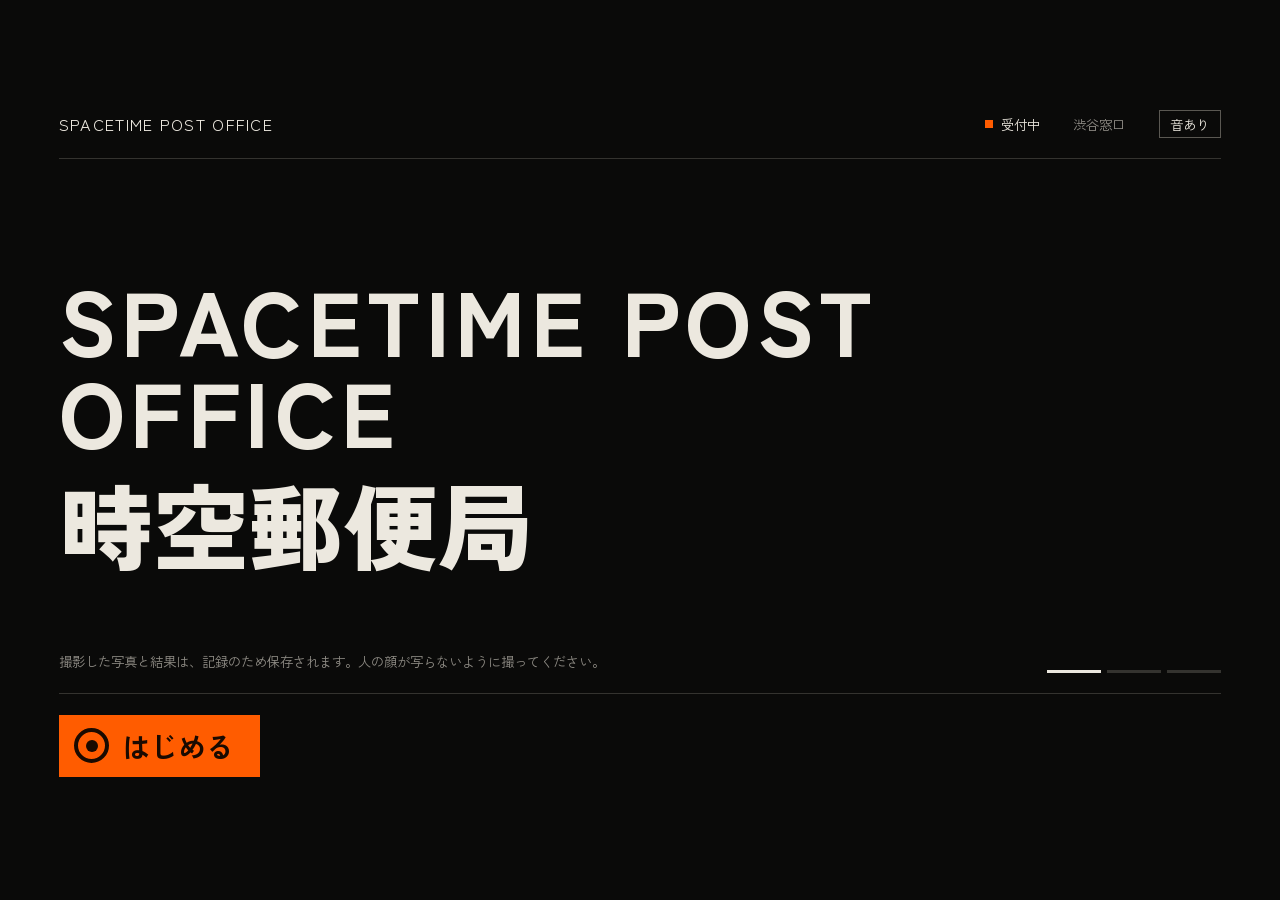
==== commit 16774470: "2045年・衣食住の3つの未来に改修：未来を選ぶ→手紙→物を送る→返信→判定→あなたの当たり前（16画面） - 世界を設定書v4の「スコアで食べる／服を捨てられない／体験がぜいたく品になった」未来に入" ====
--- a/index.html
+++ b/index.html
@@ -20,7 +20,7 @@
   <div class="stage app">
     <header class="bar">
       <span class="bar-brand">SPACETIME POST OFFICE</span>
-      <div class="bar-meta"><span class="status" id="barStatus">受付中</span><span>渋谷窓口</span><span class="t-data digits" id="clock"></span><button class="bar-snd" id="snd" type="button" aria-pressed="false">音なし</button></div>
+      <div class="bar-meta"><span class="status" id="barStatus">受付中</span><span>渋谷窓口</span><button class="bar-snd" id="snd" type="button" aria-pressed="false">音なし</button></div>
     </header>
     <main class="scene" id="card" aria-live="polite"></main>
     <footer class="foot">
@@ -30,7 +30,7 @@
         <span class="speaking" id="note" hidden aria-hidden="true"><i></i><i></i><i></i><span id="noteL"></span></span>
       </div>
       <ol class="chapters" id="chapters" hidden aria-label="体験の流れ">
-        <li><b>1</b>手紙を読む</li><li><b>2</b>物を撮る</li><li><b>3</b>2126年へ送る</li><li><b>4</b>結果を見る</li>
+        <li><b>1</b>未来を選ぶ</li><li><b>2</b>手紙を読む</li><li><b>3</b>物を送る</li><li><b>4</b>返事を読む</li>
       </ol>
     </footer>
   </div>
--- a/src/styles/scenes.css
+++ b/src/styles/scenes.css
@@ -178,6 +178,56 @@
 @keyframes gen-in{from{opacity:0;filter:blur(8px) brightness(1.6)}to{opacity:1;filter:none}}
 @media (prefers-reduced-motion:reduce){.cam-art,.cam-scan::after{animation:none}}
 
+/* ---------- 4. 未来を選ぶ ---------- */
+.sc-select{row-gap:var(--s-4);align-content:center}
+.sl-q{margin:0;font-size:var(--fs-h2);font-weight:700;line-height:1.35}
+.sl-cards{display:grid;grid-template-columns:repeat(3,minmax(0,1fr));gap:var(--g-gutter);list-style:none;margin:0;padding:0}
+.sl-card{position:relative;display:flex;flex-direction:column;gap:var(--s-2);padding:var(--s-4);border:var(--line);background:var(--c-panel);cursor:pointer;
+  transition:border-color var(--t-fast),background var(--t-fast),color var(--t-fast),opacity var(--t-base),transform var(--t-base) var(--ease-out)}
+.sl-key{font-size:calc(var(--fs-h1)*.62);font-weight:900;line-height:1.1}
+.sl-title{font-size:var(--fs-lead);font-weight:700;line-height:1.4}
+.sl-line{margin:0;font-size:var(--fs-body);color:var(--c-mute);line-height:1.6}
+/* 光っている未来＝押せる（オレンジ） */
+.sl-card.is-on{border-color:var(--c-signal);box-shadow:inset 0 0 0 calc(var(--u)*.12) var(--c-signal);transform:translateY(calc(var(--u)*-.6))}
+.sl-card.is-on .sl-key{color:var(--c-signal)}
+.sl-card.is-picked{background:var(--c-signal);color:var(--c-signal-ink)}
+.sl-card.is-picked .sl-key,.sl-card.is-picked .sl-line{color:var(--c-signal-ink)}
+.sl-card.is-off{opacity:.25}
+.sl-hint{color:var(--c-mute)}
+
+/* ---------- 8. お願いと選び方 ---------- */
+.rq-hint{display:flex;flex-direction:column;gap:var(--s-1);margin-top:var(--s-3);padding-top:var(--s-3);border-top:var(--line);max-width:60em}
+.rq-shelf{color:var(--c-mute)}
+
+/* ---------- 11. 返事を待つ：封筒が右（2045年）から戻ってくる ---------- */
+.sc-wait{position:relative;display:block;padding:0}
+.wt-env{position:absolute;left:50%;top:42%;width:min(36%,calc(var(--u)*30));transform:translate(110vw,-50%) rotate(10deg);filter:drop-shadow(0 calc(var(--u)*.6) calc(var(--u)*1.2) rgba(0,0,0,.6))}
+.wt-env.is-in{transition:transform 1.1s var(--ease-out);transform:translate(-50%,-50%) rotate(-3deg)}
+.wt-env .env-from{position:absolute;left:10%;bottom:14%;font-family:var(--f-hand-thin);font-size:calc(var(--fs-lead)*.95);color:var(--c-hand)}
+.wt-env[data-hand="soft"] .env-from{font-family:var(--f-hand-soft)}
+.wt-env[data-hand="bold"] .env-from{font-family:var(--f-hand-bold)}
+.wt-msg{position:absolute;left:0;bottom:var(--s-5);margin:0;font-size:var(--fs-h2);font-weight:700;display:flex;align-items:center;gap:.5em}
+.wt-msg::before{content:"";width:.4em;height:.4em;background:var(--c-signal);animation:status-blink 1s steps(1) infinite}
+
+/* ---------- 14. 同封の写真 ---------- */
+.ph-say{margin-top:var(--s-4)}
+.mi-line2{margin:0;font-size:calc(var(--fs-lead)*1.2);font-weight:700;line-height:1.55;min-height:3.1em}
+
+/* ---------- 15. 判定の理由 ---------- */
+.vd-reason{margin:0;font-size:calc(var(--fs-lead)*1.15);line-height:1.6;max-width:40em}
+
+/* ---------- 16. あなたの当たり前：カードが左の画面へ飛ぶ ---------- */
+.sc-gap{row-gap:var(--s-4)}
+.gp-card{grid-column:1/11;display:flex;flex-direction:column;gap:var(--s-3);padding:var(--s-5);background:var(--c-panel);border:var(--line);
+  transition:transform .9s cubic-bezier(.6,0,.4,1),opacity .9s ease-in}
+.gp-line{margin:0;font-size:calc(var(--fs-h1)*.78);font-weight:900;line-height:1.28;text-wrap:balance}
+.gp-from{display:flex;align-items:center;gap:var(--s-2);color:var(--c-mute);margin:0}
+.gp-card.is-fly{transform:translateX(-150%) scale(.5) rotate(-4deg);opacity:0}
+.gp-note{margin:0;display:flex;align-items:center;gap:.6em;font-size:var(--fs-h2);font-weight:700;animation:sc-in var(--t-base) var(--ease-out) both}
+.gp-arrow{color:var(--c-signal);font-size:1.2em;animation:gp-arrow 1.2s var(--ease-inout) infinite}
+@keyframes gp-arrow{50%{transform:translateX(-.25em)}}
+@media (prefers-reduced-motion:reduce){.gp-card{transition:opacity .3s}.gp-card.is-fly{transform:none}.gp-arrow{animation:none}}
+
 /* ---------- 19. おわり・送れなかったとき ---------- */
 .sc-end{row-gap:var(--s-4)}
 .er-detail{word-break:break-all;max-width:60em}
@@ -198,6 +248,9 @@
   .wp-year{align-items:flex-start}
   .wp-min{width:100%}
   .sc-photo .ph-view{height:auto;width:100%}
+  .sl-cards{grid-template-columns:minmax(0,1fr)}
+  .sl-key{font-size:var(--fs-h2)}
+  .gp-line{font-size:var(--fs-h2)}
   .foot{flex-direction:column;align-items:flex-start;gap:var(--s-2);padding-bottom:calc(var(--s-3) + env(safe-area-inset-bottom,0px))}
   .chapters{width:100%}
   .chapters li{min-width:0;flex:1}
--- a/src/styles/overlays.css
+++ b/src/styles/overlays.css
@@ -25,25 +25,46 @@
 .gv-cnt b{font-family:var(--f-display);font-weight:400;font-size:2em;color:var(--c-text);margin-left:.35em}
 .gv-cnt .c-s b{color:var(--c-signal)}
 .arc-empty{font-size:var(--fs-h2);font-weight:700;color:var(--c-mute);margin:auto;line-height:1.7;grid-column:1/-1}
-.gv-desk{display:grid;grid-template-columns:minmax(0,1fr) minmax(0,.08fr) minmax(0,1fr);gap:var(--s-2);align-items:center;min-height:0}
-.gd-l,.gd-r{display:flex;flex-direction:column;gap:var(--s-2);min-width:0;min-height:0;opacity:0}
-.gv-desk.in .gd-l{animation:gd-from-l var(--t-slow) var(--ease-out) forwards}
-.gv-desk.in .gd-r{animation:gd-from-r var(--t-slow) var(--ease-out) forwards .6s}
-@keyframes gd-from-l{from{opacity:0;transform:translateX(-6%)}to{opacity:1;transform:none}}
-@keyframes gd-from-r{from{opacity:0;transform:translateX(6%) rotate(1.5deg)}to{opacity:1;transform:none}}
-.gd-cap{font-size:var(--fs-cap);color:var(--c-mute)}
-.gd-cap b{font-size:1.6em;font-weight:900;color:var(--c-text)}
-.gd-cap small{margin-left:.8em;font-size:1em}
-.gd-art{position:relative;aspect-ratio:4/3;width:min(100%,calc((100vh - var(--u)*16) * 4 / 3));background:var(--c-panel);border:var(--line);overflow:hidden}
-.gd-art .art,.gd-art .artimg{position:absolute;inset:0}
-.gd-art img.gd-ill{width:100%;height:100%;object-fit:cover;display:block;animation:gen-in 1.6s ease both}
-.gd-req{margin:0;font-size:var(--fs-lead);font-weight:700;line-height:1.5}
-.gd-ph{aspect-ratio:3/2;width:min(100%,calc((100vh - var(--u)*16) * 3 / 2));align-self:flex-start;background:var(--c-paper);padding:calc(var(--u)*.6);box-shadow:0 calc(var(--u)*.6) calc(var(--u)*2) rgba(0,0,0,.6);transform:rotate(1.2deg)}
-.gd-ph img{width:100%;height:100%;object-fit:cover;display:block}
-.gd-item{margin:0;font-size:var(--fs-h2);font-weight:900;line-height:1.25}
-/* 真ん中：スタンプ台 */
-.gd-c{position:relative;z-index:3;display:flex;flex-direction:column;align-items:center;justify-content:center;gap:var(--s-2);overflow:visible;width:0;justify-self:center}
-.gd-pad{position:relative;width:calc(var(--u)*30);height:calc(var(--u)*24);display:flex;align-items:center;justify-content:center}
+.gv-desk{min-height:0;display:grid}
+/* 1件分のレポート：左に同封の写真と送った物、右にレポート（2ページ） */
+.rp{display:grid;grid-template-columns:minmax(0,5fr) minmax(0,7fr);gap:var(--s-5);min-height:0;height:100%}
+.rp.is-new{animation:rp-in 1.1s cubic-bezier(.2,.8,.2,1) both}
+@keyframes rp-in{from{transform:translateX(105%) rotate(2deg);opacity:0}to{transform:none;opacity:1}}
+.rp-l{display:flex;flex-direction:column;gap:var(--s-3);min-height:0}
+.rp-ill{position:relative;margin:0;aspect-ratio:4/3;width:100%;max-height:calc(100% - var(--u)*9);background:#000;border:var(--line);overflow:hidden}
+.rp-ill img,.rp-ill .art,.rp-ill .artimg{position:absolute;inset:0;width:100%;height:100%;object-fit:cover}
+.rp-ill .art{object-fit:contain;padding:6%}
+.rp-ill figcaption{position:absolute;left:0;bottom:0;padding:.45em .8em;font-size:var(--fs-cap);background:rgba(10,10,9,.75);color:var(--c-text)}
+.rp-item{display:flex;align-items:center;gap:var(--s-3)}
+.rp-item img{width:calc(var(--u)*11);aspect-ratio:3/2;object-fit:cover;border:var(--line);display:block}
+.rp-item b{display:block;font-size:var(--fs-lead);font-weight:900;line-height:1.35;margin-top:.15em}
+.rp-r{position:relative;display:flex;flex-direction:column;min-height:0;padding-right:calc(var(--u)*1)}
+.rp-r .ink{position:absolute;right:0;top:calc(var(--u)*-.6);transform-origin:top right;animation:ink-in .3s ease-out 1.2s forwards}
+.rp-page{flex:1;min-height:0;display:flex;flex-direction:column;gap:var(--s-3);overflow:hidden}
+.rp-page.is-in{animation:fade-in .6s ease both}
+.rp-to{display:flex;flex-wrap:wrap;align-items:baseline;gap:.2em .6em;padding-right:calc(var(--u)*17)}
+.rp-to b{font-size:var(--fs-h2);font-weight:900}
+.rp-to span:not(.t-cap){color:var(--c-mute);font-size:var(--fs-body)}
+.rp-reply p{margin:.25em 0 0;font-size:calc(var(--fs-body)*1.12);line-height:1.7}
+.rp-table{width:100%;border-collapse:collapse;font-size:var(--fs-body);line-height:1.5}
+.rp-table th,.rp-table td{border-bottom:var(--line);padding:.45em .6em .45em 0;text-align:left;vertical-align:top}
+.rp-table thead th{font-size:var(--fs-cap);color:var(--c-mute);font-weight:500}
+.rp-table tbody th{font-weight:700;white-space:nowrap}
+.gap{display:inline-block;padding:.05em .6em;border:var(--line);font-size:var(--fs-cap);white-space:nowrap}
+.gap.g-l{background:var(--c-signal);border-color:var(--c-signal);color:var(--c-signal-ink);font-weight:700}
+.gap.g-m{border-color:var(--c-text)}
+.gap.g-s{color:var(--c-mute)}
+.rp-core,.rp-pad{padding-right:calc(var(--u)*17)}
+.rp-q{font-size:var(--fs-lead)!important;font-weight:700}
+.rp-core p{margin:.2em 0 0;font-size:var(--fs-h2);font-weight:900;line-height:1.4}
+.rp-blk p{margin:.2em 0 0;font-size:var(--fs-body);line-height:1.7}
+.rp-blk ul,.rp-blk ol{margin:.3em 0 0;padding-left:1.3em;font-size:var(--fs-body);line-height:1.65}
+.rp-blk li+li{margin-top:.3em}
+.rp-blk small{display:block;color:var(--c-mute);font-size:var(--fs-cap)}
+.rp-wait{color:var(--c-mute);font-size:var(--fs-lead);margin:var(--s-3) 0 0}
+.rp-dots{position:absolute;right:0;bottom:0;display:flex;gap:6px;list-style:none;margin:0;padding:0}
+.rp-dots li{width:24px;height:3px;background:var(--c-line)}
+.rp-dots li.is-on{background:var(--c-text)}
 /* 押したあとの判定：四角い二重線の消印 */
 .ink{position:relative;z-index:2;display:flex;flex-direction:column;align-items:center;gap:.05em;padding:.4em .8em .35em;border:calc(var(--u)*.4) double currentColor;background:rgba(10,10,9,.35);transform:rotate(var(--r)) scale(1.2);opacity:0}
 .ink span{font-size:calc(var(--u)*1.5);font-weight:700;letter-spacing:.3em}
@@ -52,20 +73,9 @@
 .ink.saved{color:var(--c-signal)}.ink.partial{color:var(--c-text)}.ink.lost{color:var(--c-mute)}
 .gv-desk.press .ink{animation:ink-in .25s ease-out forwards}
 @keyframes ink-in{0%{opacity:0;transform:rotate(var(--r)) scale(1.25)}100%{opacity:.95;transform:rotate(var(--r)) scale(1)}}
-/* スタンプ（ゴム印）本体 */
-.tool{position:absolute;left:50%;top:50%;width:105%;height:70%;transform:translate(-50%,-260%);opacity:0;transition:transform .9s cubic-bezier(.3,0,.2,1),opacity .6s;pointer-events:none;display:flex;flex-direction:column;align-items:center}
-.tool .knob{width:38%;aspect-ratio:1/.8;border-radius:50% 50% 40% 40%;background:linear-gradient(180deg,#6b4a30,#3d2817);box-shadow:inset 0 -4px 0 rgba(0,0,0,.3)}
-.tool .neck{width:16%;height:22%;background:linear-gradient(90deg,#4a3220,#7a5636,#4a3220)}
-.tool .base{width:100%;height:24%;background:linear-gradient(180deg,#8a6644,#5a3f27);box-shadow:0 6px 0 currentColor,0 10px 18px rgba(0,0,0,.5)}
-.tool.saved{color:var(--c-signal)}.tool.partial{color:var(--c-text)}.tool.lost{color:var(--c-mute)}
-.gv-desk.lift .tool{transition-duration:1.1s;opacity:1;transform:translate(-50%,-150%) rotate(-4deg)}
-.gv-desk.press .tool{transition-duration:.12s;transition-timing-function:cubic-bezier(.6,0,1,1);transform:translate(-50%,-62%) scaleY(.96)}
-.gv-desk.done .tool{transition-duration:1.2s;transform:translate(-50%,-185%) rotate(6deg);opacity:0}
-.gv-desk.shake{animation:dshake .3s ease}
-@keyframes dshake{25%{transform:translateY(.6%)}50%{transform:translateY(-.4%)}75%{transform:translateY(.2%)}100%{transform:none}}
-.gd-new{white-space:nowrap;font-size:var(--fs-cap);font-weight:700;color:var(--c-signal-ink);background:var(--c-signal);padding:.3em .9em}
-@media (max-width:820px),(max-aspect-ratio:1/1){.gv-desk{grid-template-columns:1fr}#archive{overflow:auto}}
-@media (prefers-reduced-motion:reduce){.gv-desk *{animation-duration:.01s!important;transition-duration:.01s!important}}
+.rp .ink b{font-size:calc(var(--u)*3.4)}.rp .ink.partial b,.rp .ink.lost b{font-size:calc(var(--u)*2.6)}.rp .ink span{font-size:calc(var(--u)*1.1)}
+@media (max-width:820px),(max-aspect-ratio:1/1){.rp{grid-template-columns:1fr;height:auto}#archive{overflow:auto}}
+@media (prefers-reduced-motion:reduce){.rp.is-new,.rp-page.is-in{animation:none}}
 
 /* ---- スタッフ用パネル（Ctrl+Shift+S） ---- */
 #staff{position:fixed;inset:0;z-index:100;background:rgba(10,10,9,.84);display:flex;align-items:center;justify-content:center;font-family:"Zen Kaku Gothic New",sans-serif;font-size:14px;line-height:1.6}
